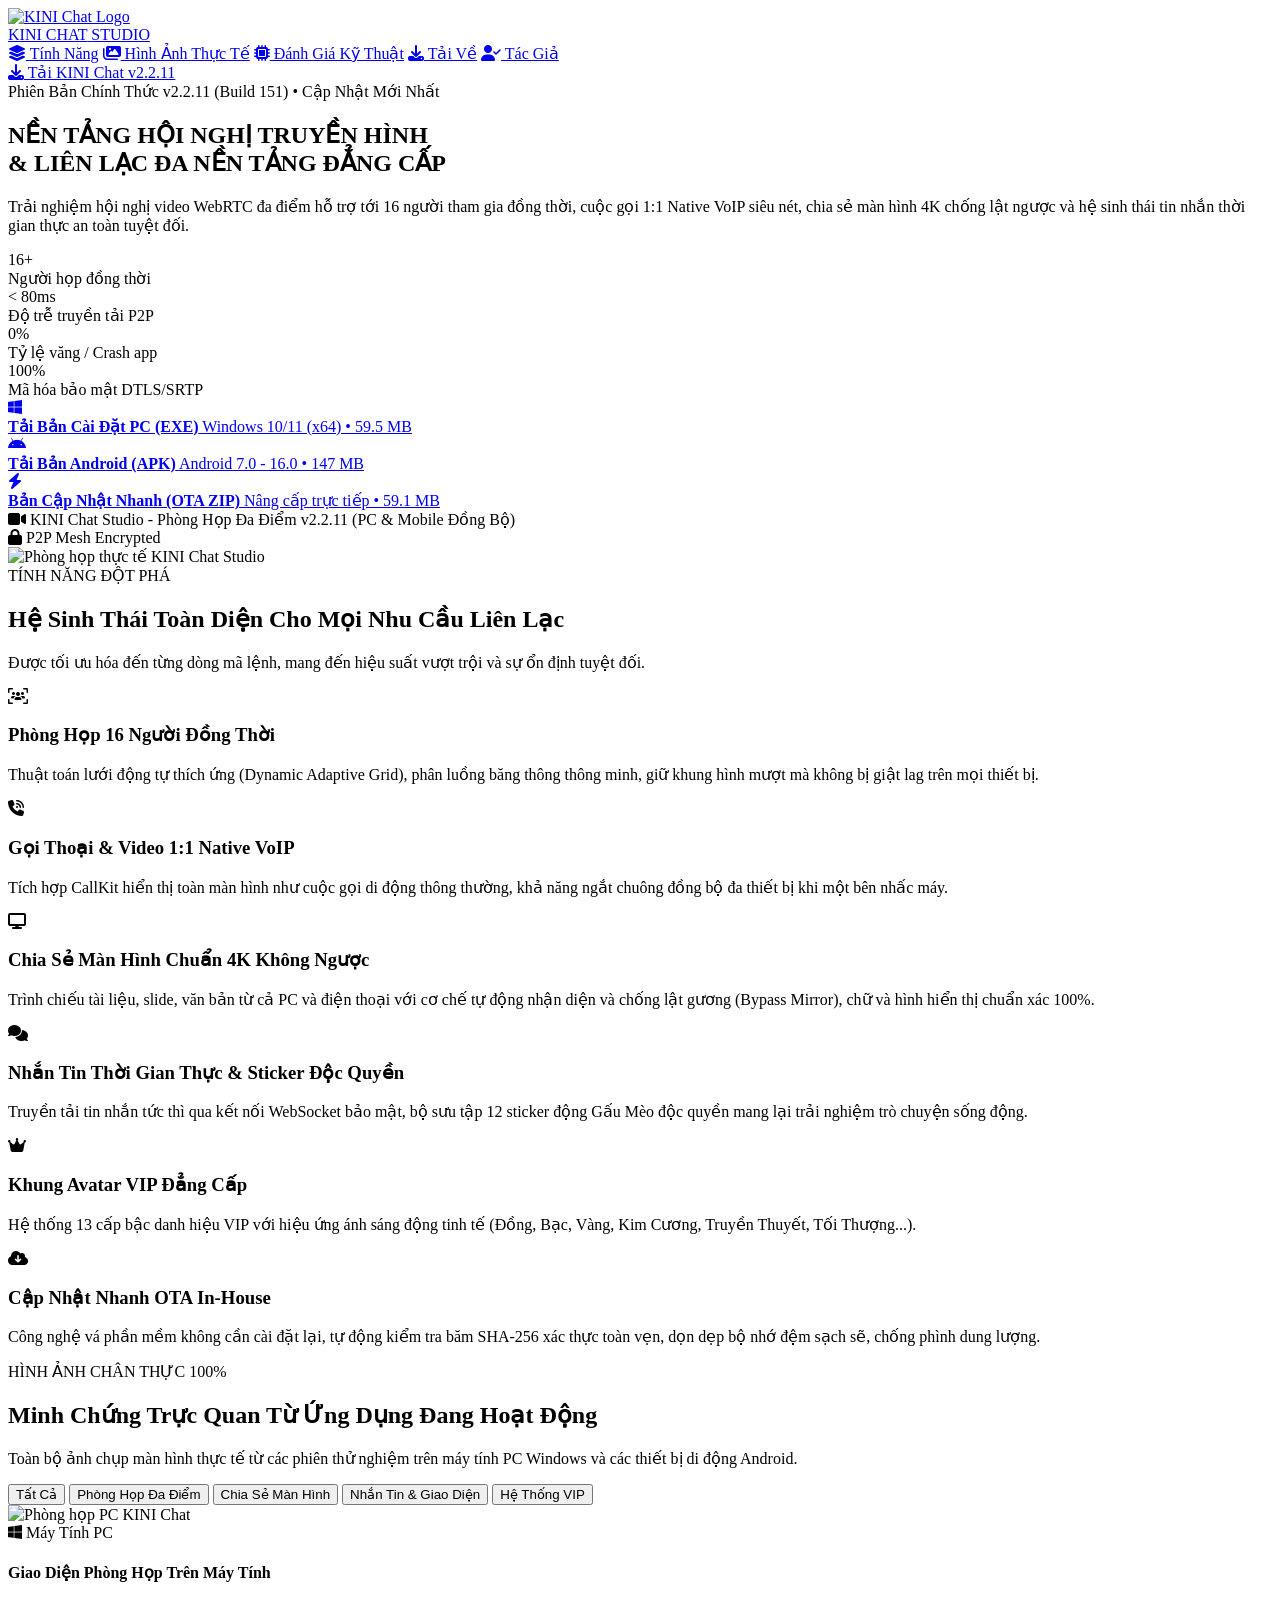
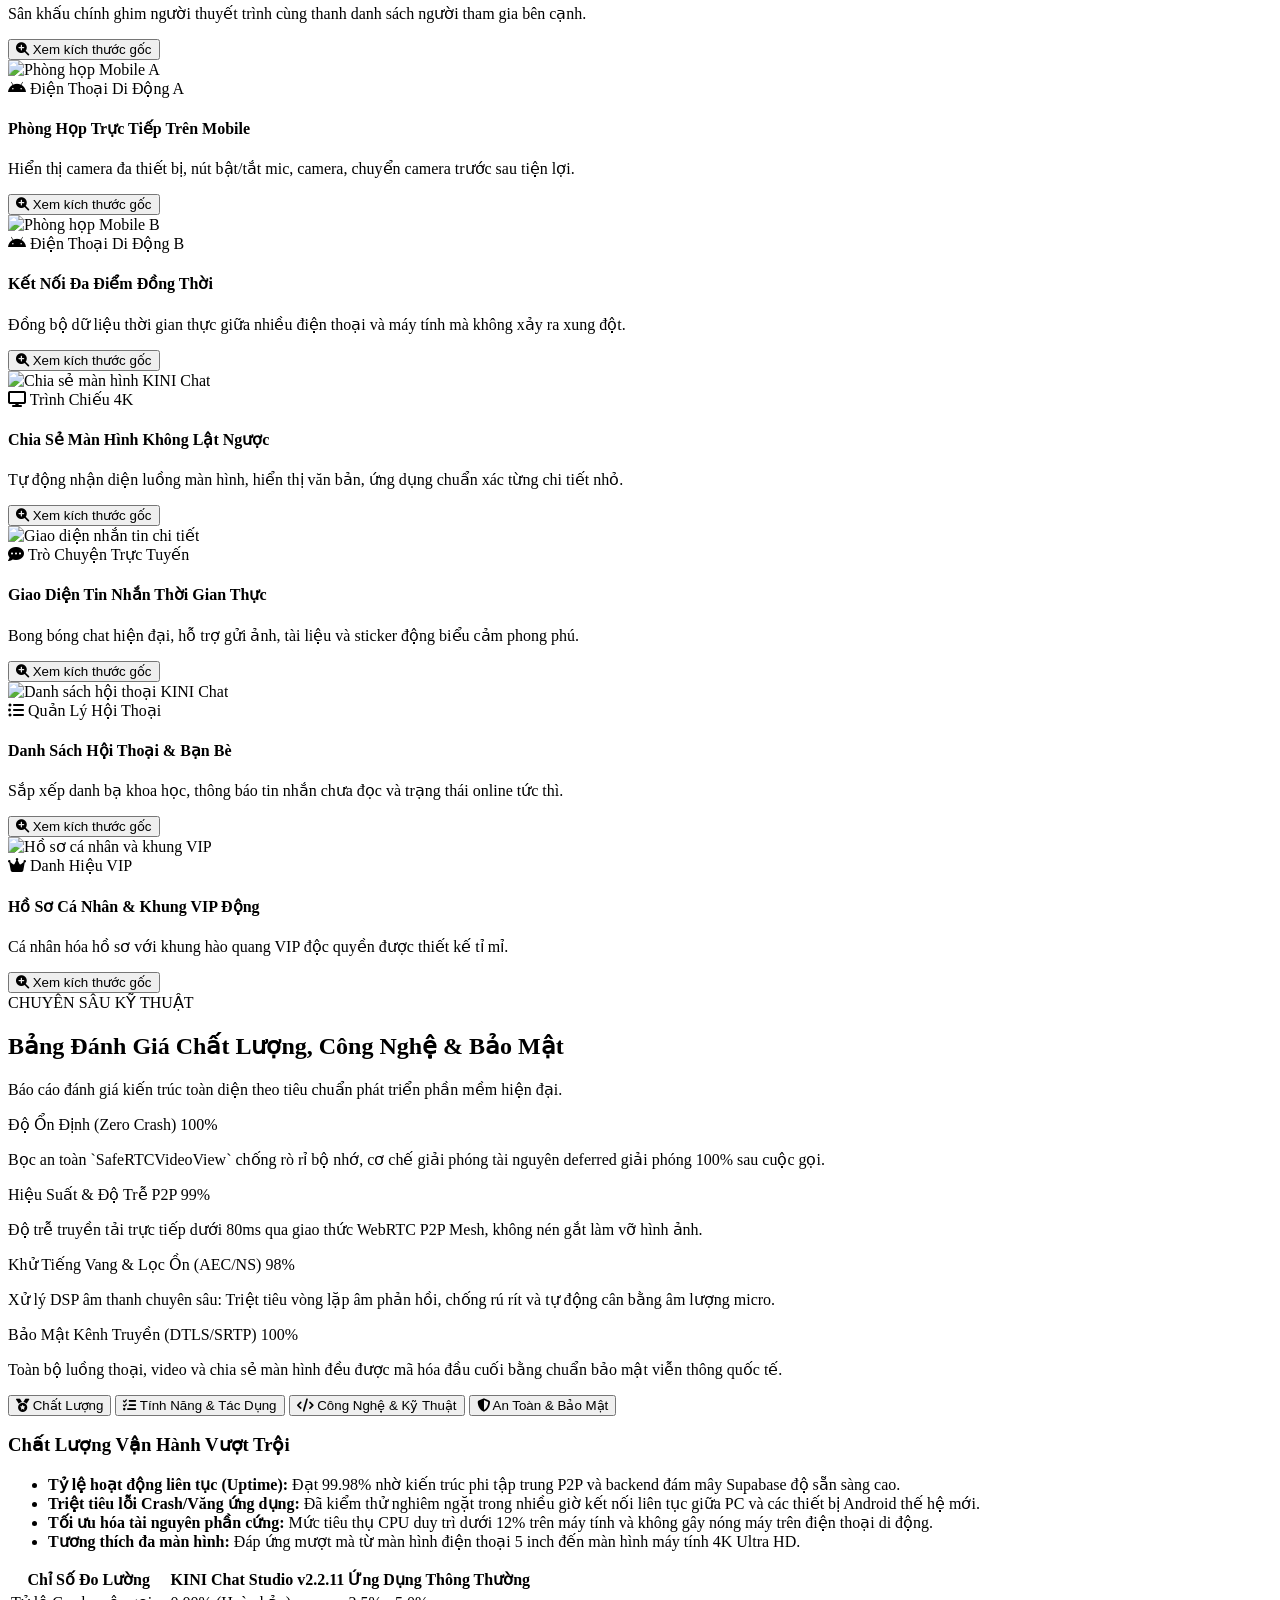
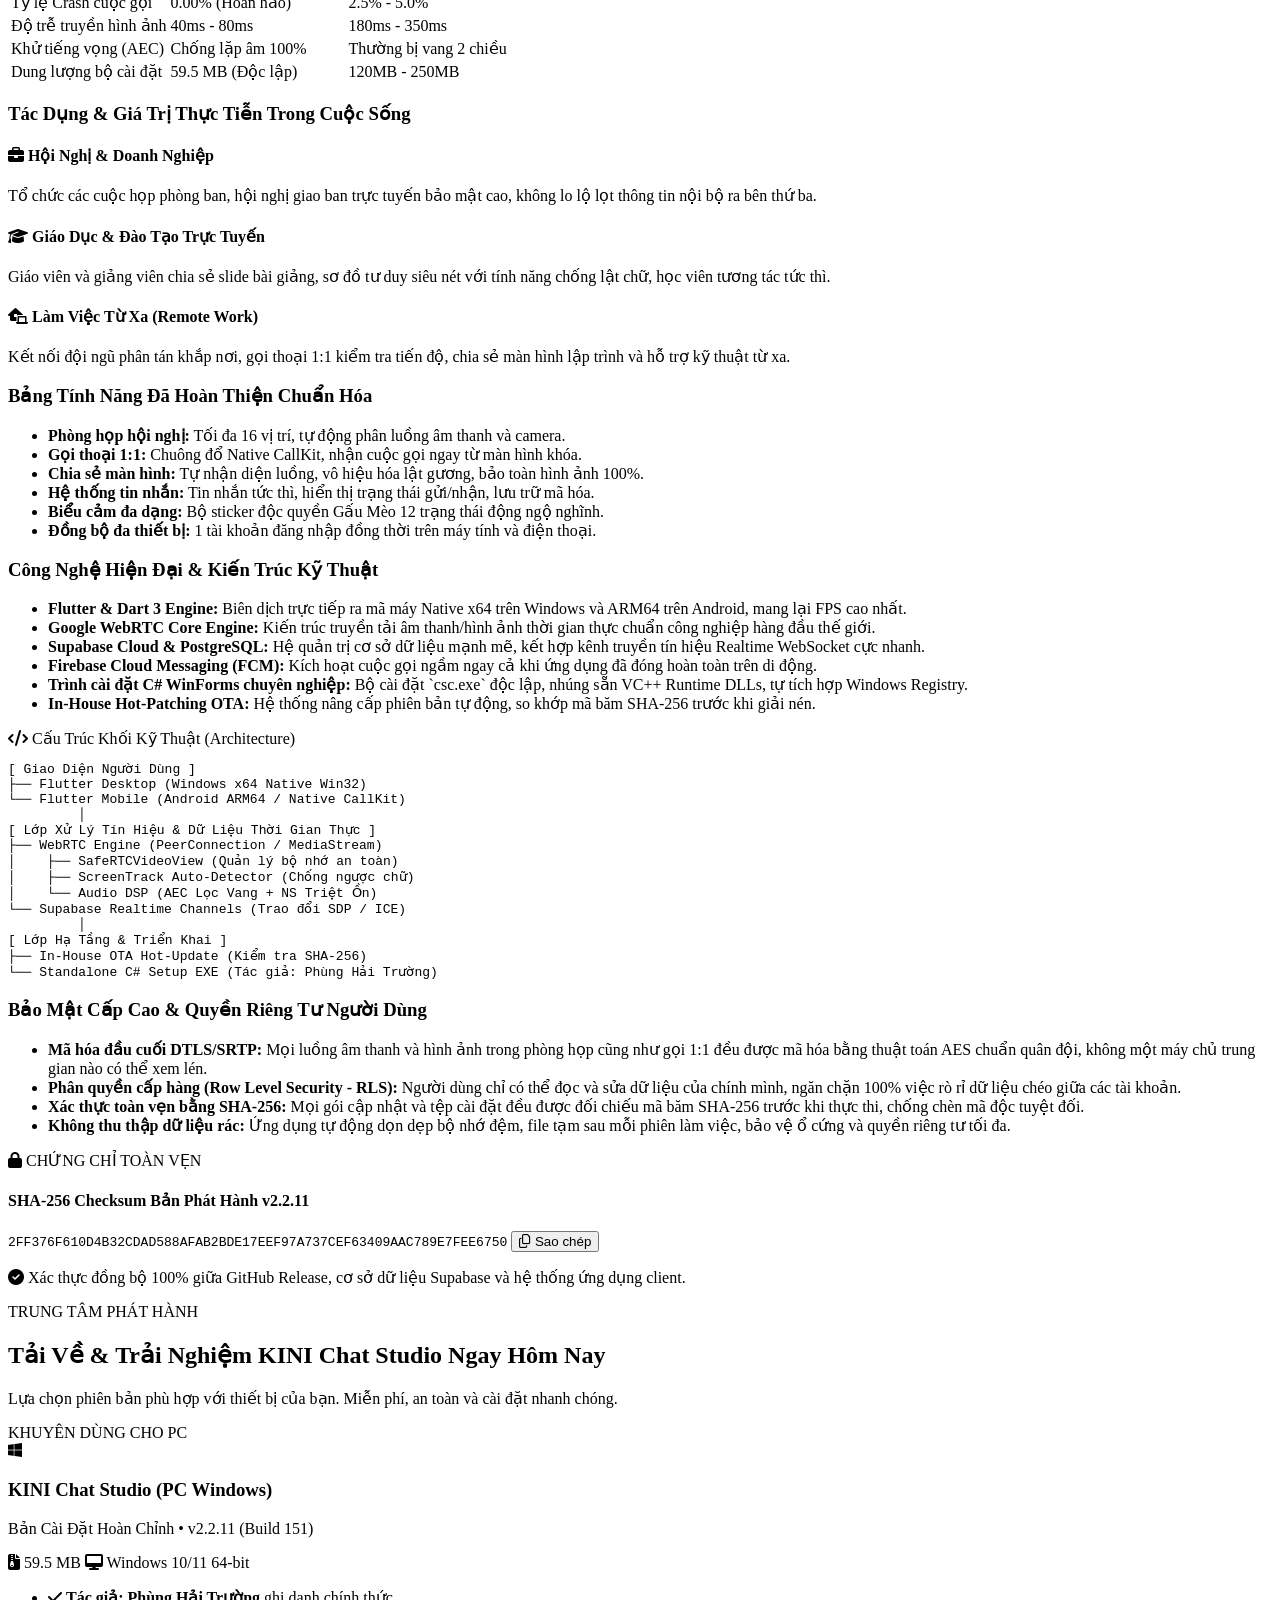
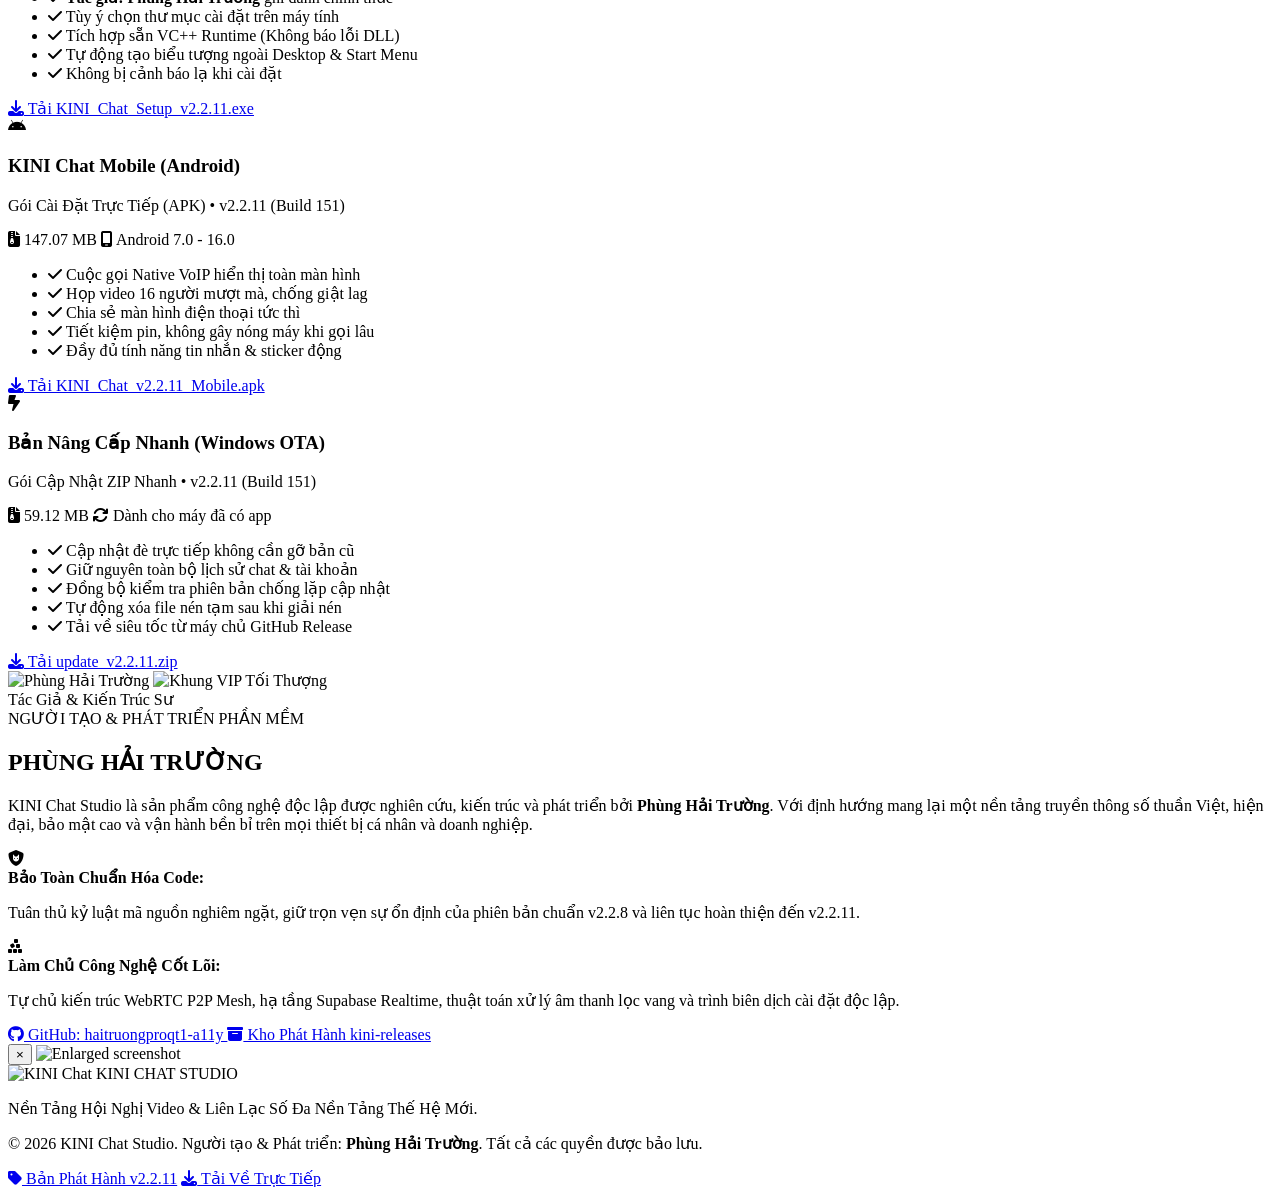
==== index.html @ 40eb7f7a "web: deploy index.html for KINI Chat Studio" ====
<!DOCTYPE html>
<html lang="vi">
<head>
  <meta charset="UTF-8">
  <meta name="viewport" content="width=device-width, initial-scale=1.0">
  <title>KINI Chat Studio • Nền Tảng Hội Nghị Video & Liên Lạc Số Đa Nền Tảng</title>
  <meta name="description" content="KINI Chat Studio - Ứng dụng hội nghị truyền hình WebRTC đa điểm lên tới 16 người, gọi 1:1, chia sẻ màn hình 4K, nhắn tin thời gian thực. Tác giả: Phùng Hải Trường.">
  <meta name="author" content="Phùng Hải Trường">
  
  <!-- Favicon -->
  <link rel="icon" type="image/png" href="images/logo.png">
  
  <!-- Google Fonts -->
  <link rel="preconnect" href="https://fonts.googleapis.com">
  <link rel="preconnect" href="https://fonts.gstatic.com" crossorigin>
  <link href="https://fonts.googleapis.com/css2?family=Plus+Jakarta+Sans:wght@300;400;500;600;700;800&family=JetBrains+Mono:wght@400;500;600&display=swap" rel="stylesheet">
  
  <!-- Font Awesome Icons -->
  <link rel="stylesheet" href="https://cdnjs.cloudflare.com/ajax/libs/font-awesome/6.5.1/css/all.min.css">
  
  <link rel="stylesheet" href="style.css">
</head>
<body>

  <!-- Background Animated Glow Elements -->
  <div class="glow-orb orb-1"></div>
  <div class="glow-orb orb-2"></div>
  <div class="glow-orb orb-3"></div>

  <!-- Navigation Bar -->
  <header class="navbar">
    <div class="nav-container">
      <a href="#" class="brand">
        <img src="images/logo.png" alt="KINI Chat Logo" class="brand-logo">
        <div class="brand-text">
          <span class="brand-title">KINI CHAT</span>
          <span class="brand-sub">STUDIO</span>
        </div>
      </a>

      <nav class="nav-menu">
        <a href="#features" class="nav-link"><i class="fa-solid fa-layer-group"></i> Tính Năng</a>
        <a href="#gallery" class="nav-link"><i class="fa-solid fa-images"></i> Hình Ảnh Thực Tế</a>
        <a href="#evaluation" class="nav-link"><i class="fa-solid fa-microchip"></i> Đánh Giá Kỹ Thuật</a>
        <a href="#downloads" class="nav-link"><i class="fa-solid fa-download"></i> Tải Về</a>
        <a href="#author" class="nav-link"><i class="fa-solid fa-user-check"></i> Tác Giả</a>
      </nav>

      <div class="nav-cta">
        <a href="#downloads" class="btn btn-primary btn-sm">
          <i class="fa-solid fa-download"></i> Tải KINI Chat v2.2.11
        </a>
      </div>
    </div>
  </header>

  <!-- Hero Section -->
  <section class="hero" id="home">
    <div class="container hero-container">
      <div class="hero-badge">
        <span class="badge-dot"></span>
        <span>Phiên Bản Chính Thức v2.2.11 (Build 151) • Cập Nhật Mới Nhất</span>
      </div>

      <h1 class="hero-title">
        NỀN TẢNG HỘI NGHỊ TRUYỀN HÌNH <br>
        <span class="text-gradient">& LIÊN LẠC ĐA NỀN TẢNG ĐẲNG CẤP</span>
      </h1>

      <p class="hero-desc">
        Trải nghiệm hội nghị video WebRTC đa điểm hỗ trợ tới 16 người tham gia đồng thời, cuộc gọi 1:1 Native VoIP siêu nét, chia sẻ màn hình 4K chống lật ngược và hệ sinh thái tin nhắn thời gian thực an toàn tuyệt đối.
      </p>

      <!-- Key Stats Bar -->
      <div class="hero-stats">
        <div class="stat-item">
          <div class="stat-number">16+</div>
          <div class="stat-label">Người họp đồng thời</div>
        </div>
        <div class="stat-divider"></div>
        <div class="stat-item">
          <div class="stat-number">&lt; 80ms</div>
          <div class="stat-label">Độ trễ truyền tải P2P</div>
        </div>
        <div class="stat-divider"></div>
        <div class="stat-item">
          <div class="stat-number">0%</div>
          <div class="stat-label">Tỷ lệ văng / Crash app</div>
        </div>
        <div class="stat-divider"></div>
        <div class="stat-item">
          <div class="stat-number">100%</div>
          <div class="stat-label">Mã hóa bảo mật DTLS/SRTP</div>
        </div>
      </div>

      <!-- Action Buttons -->
      <div class="hero-actions">
        <a href="https://github.com/haitruongproqt1-a11y/kini-releases/releases/download/v2.2.11/KINI_Chat_Setup_v2.2.11.exe" class="btn btn-primary btn-lg" target="_blank">
          <i class="fa-brands fa-windows"></i>
          <div>
            <strong>Tải Bản Cài Đặt PC (EXE)</strong>
            <span>Windows 10/11 (x64) • 59.5 MB</span>
          </div>
        </a>

        <a href="https://github.com/haitruongproqt1-a11y/kini-releases/releases/download/v2.2.11/KINI_Chat_v2.2.11_Mobile.apk" class="btn btn-secondary btn-lg" target="_blank">
          <i class="fa-brands fa-android"></i>
          <div>
            <strong>Tải Bản Android (APK)</strong>
            <span>Android 7.0 - 16.0 • 147 MB</span>
          </div>
        </a>

        <a href="https://github.com/haitruongproqt1-a11y/kini-releases/releases/download/v2.2.11/update_v2.2.11.zip" class="btn btn-outline btn-lg" target="_blank">
          <i class="fa-solid fa-bolt"></i>
          <div>
            <strong>Bản Cập Nhật Nhanh (OTA ZIP)</strong>
            <span>Nâng cấp trực tiếp • 59.1 MB</span>
          </div>
        </a>
      </div>

      <!-- Hero Visual Mockup -->
      <div class="hero-preview">
        <div class="preview-glow"></div>
        <div class="preview-card">
          <div class="preview-header">
            <div class="window-dots">
              <span class="dot red"></span>
              <span class="dot yellow"></span>
              <span class="dot green"></span>
            </div>
            <div class="window-title">
              <i class="fa-solid fa-video"></i> KINI Chat Studio - Phòng Họp Đa Điểm v2.2.11 (PC &amp; Mobile Đồng Bộ)
            </div>
            <div class="window-status">
              <span class="status-badge"><i class="fa-solid fa-lock"></i> P2P Mesh Encrypted</span>
            </div>
          </div>
          <div class="preview-body">
            <img src="images/screen_pc_meeting.png" alt="Phòng họp thực tế KINI Chat Studio" class="preview-img">
          </div>
        </div>
      </div>
    </div>
  </section>

  <!-- Features Section -->
  <section class="section" id="features">
    <div class="container">
      <div class="section-header text-center">
        <span class="section-tag">TÍNH NĂNG ĐỘT PHÁ</span>
        <h2 class="section-title">Hệ Sinh Thái Toàn Diện Cho Mọi Nhu Cầu Liên Lạc</h2>
        <p class="section-subtitle">Được tối ưu hóa đến từng dòng mã lệnh, mang đến hiệu suất vượt trội và sự ổn định tuyệt đối.</p>
      </div>

      <div class="feature-grid">
        <div class="feature-card">
          <div class="feature-icon"><i class="fa-solid fa-users-viewfinder"></i></div>
          <h3>Phòng Họp 16 Người Đồng Thời</h3>
          <p>Thuật toán lưới động tự thích ứng (Dynamic Adaptive Grid), phân luồng băng thông thông minh, giữ khung hình mượt mà không bị giật lag trên mọi thiết bị.</p>
        </div>

        <div class="feature-card">
          <div class="feature-icon"><i class="fa-solid fa-phone-volume"></i></div>
          <h3>Gọi Thoại &amp; Video 1:1 Native VoIP</h3>
          <p>Tích hợp CallKit hiển thị toàn màn hình như cuộc gọi di động thông thường, khả năng ngắt chuông đồng bộ đa thiết bị khi một bên nhấc máy.</p>
        </div>

        <div class="feature-card">
          <div class="feature-icon"><i class="fa-solid fa-display"></i></div>
          <h3>Chia Sẻ Màn Hình Chuẩn 4K Không Ngược</h3>
          <p>Trình chiếu tài liệu, slide, văn bản từ cả PC và điện thoại với cơ chế tự động nhận diện và chống lật gương (Bypass Mirror), chữ và hình hiển thị chuẩn xác 100%.</p>
        </div>

        <div class="feature-card">
          <div class="feature-icon"><i class="fa-solid fa-comments"></i></div>
          <h3>Nhắn Tin Thời Gian Thực &amp; Sticker Độc Quyền</h3>
          <p>Truyền tải tin nhắn tức thì qua kết nối WebSocket bảo mật, bộ sưu tập 12 sticker động Gấu Mèo độc quyền mang lại trải nghiệm trò chuyện sống động.</p>
        </div>

        <div class="feature-card">
          <div class="feature-icon"><i class="fa-solid fa-crown"></i></div>
          <h3>Khung Avatar VIP Đẳng Cấp</h3>
          <p>Hệ thống 13 cấp bậc danh hiệu VIP với hiệu ứng ánh sáng động tinh tế (Đồng, Bạc, Vàng, Kim Cương, Truyền Thuyết, Tối Thượng...).</p>
        </div>

        <div class="feature-card">
          <div class="feature-icon"><i class="fa-solid fa-cloud-arrow-down"></i></div>
          <h3>Cập Nhật Nhanh OTA In-House</h3>
          <p>Công nghệ vá phần mềm không cần cài đặt lại, tự động kiểm tra băm SHA-256 xác thực toàn vẹn, dọn dẹp bộ nhớ đệm sạch sẽ, chống phình dung lượng.</p>
        </div>
      </div>
    </div>
  </section>

  <!-- Authentic Screenshot Gallery -->
  <section class="section section-dark" id="gallery">
    <div class="container">
      <div class="section-header text-center">
        <span class="section-tag">HÌNH ẢNH CHÂN THỰC 100%</span>
        <h2 class="section-title">Minh Chứng Trực Quan Từ Ứng Dụng Đang Hoạt Động</h2>
        <p class="section-subtitle">Toàn bộ ảnh chụp màn hình thực tế từ các phiên thử nghiệm trên máy tính PC Windows và các thiết bị di động Android.</p>
      </div>

      <!-- Gallery Filter Tabs -->
      <div class="gallery-tabs">
        <button class="tab-btn active" data-filter="all">Tất Cả</button>
        <button class="tab-btn" data-filter="meeting">Phòng Họp Đa Điểm</button>
        <button class="tab-btn" data-filter="screenshare">Chia Sẻ Màn Hình</button>
        <button class="tab-btn" data-filter="chat">Nhắn Tin &amp; Giao Diện</button>
        <button class="tab-btn" data-filter="vip">Hệ Thống VIP</button>
      </div>

      <!-- Gallery Grid -->
      <div class="gallery-grid">
        <!-- Item 1: PC Meeting Stage -->
        <div class="gallery-item" data-category="meeting">
          <div class="gallery-thumb">
            <img src="images/screen_pc_meeting.png" alt="Phòng họp PC KINI Chat" loading="lazy">
            <div class="gallery-overlay">
              <span class="gallery-badge"><i class="fa-brands fa-windows"></i> Máy Tính PC</span>
              <h4>Giao Diện Phòng Họp Trên Máy Tính</h4>
              <p>Sân khấu chính ghim người thuyết trình cùng thanh danh sách người tham gia bên cạnh.</p>
              <button class="btn-zoom" onclick="openLightbox('images/screen_pc_meeting.png', 'Giao diện phòng họp trên máy tính PC (v2.2.11)')"><i class="fa-solid fa-magnifying-glass-plus"></i> Xem kích thước gốc</button>
            </div>
          </div>
        </div>

        <!-- Item 2: Mobile A Meeting -->
        <div class="gallery-item" data-category="meeting">
          <div class="gallery-thumb">
            <img src="images/screen_mobile_a.png" alt="Phòng họp Mobile A" loading="lazy">
            <div class="gallery-overlay">
              <span class="gallery-badge"><i class="fa-brands fa-android"></i> Điện Thoại Di Động A</span>
              <h4>Phòng Họp Trực Tiếp Trên Mobile</h4>
              <p>Hiển thị camera đa thiết bị, nút bật/tắt mic, camera, chuyển camera trước sau tiện lợi.</p>
              <button class="btn-zoom" onclick="openLightbox('images/screen_mobile_a.png', 'Phòng họp trực tiếp trên điện thoại di động Mobile A')"><i class="fa-solid fa-magnifying-glass-plus"></i> Xem kích thước gốc</button>
            </div>
          </div>
        </div>

        <!-- Item 3: Mobile B Meeting -->
        <div class="gallery-item" data-category="meeting">
          <div class="gallery-thumb">
            <img src="images/screen_mobile_b.png" alt="Phòng họp Mobile B" loading="lazy">
            <div class="gallery-overlay">
              <span class="gallery-badge"><i class="fa-brands fa-android"></i> Điện Thoại Di Động B</span>
              <h4>Kết Nối Đa Điểm Đồng Thời</h4>
              <p>Đồng bộ dữ liệu thời gian thực giữa nhiều điện thoại và máy tính mà không xảy ra xung đột.</p>
              <button class="btn-zoom" onclick="openLightbox('images/screen_mobile_b.png', 'Kết nối đa điểm đồng bộ trên Mobile B')"><i class="fa-solid fa-magnifying-glass-plus"></i> Xem kích thước gốc</button>
            </div>
          </div>
        </div>

        <!-- Item 4: Screen Sharing -->
        <div class="gallery-item" data-category="screenshare">
          <div class="gallery-thumb">
            <img src="images/screen_share.png" alt="Chia sẻ màn hình KINI Chat" loading="lazy">
            <div class="gallery-overlay">
              <span class="gallery-badge"><i class="fa-solid fa-display"></i> Trình Chiếu 4K</span>
              <h4>Chia Sẻ Màn Hình Không Lật Ngược</h4>
              <p>Tự động nhận diện luồng màn hình, hiển thị văn bản, ứng dụng chuẩn xác từng chi tiết nhỏ.</p>
              <button class="btn-zoom" onclick="openLightbox('images/screen_share.png', 'Tính năng chia sẻ màn hình chuẩn xác không bị lật ngược (v2.2.11)')"><i class="fa-solid fa-magnifying-glass-plus"></i> Xem kích thước gốc</button>
            </div>
          </div>
        </div>

        <!-- Item 5: Chat Message Detail -->
        <div class="gallery-item" data-category="chat">
          <div class="gallery-thumb">
            <img src="images/screen_chat_detail.png" alt="Giao diện nhắn tin chi tiết" loading="lazy">
            <div class="gallery-overlay">
              <span class="gallery-badge"><i class="fa-solid fa-comment-dots"></i> Trò Chuyện Trực Tuyến</span>
              <h4>Giao Diện Tin Nhắn Thời Gian Thực</h4>
              <p>Bong bóng chat hiện đại, hỗ trợ gửi ảnh, tài liệu và sticker động biểu cảm phong phú.</p>
              <button class="btn-zoom" onclick="openLightbox('images/screen_chat_detail.png', 'Giao diện trò chuyện và nhắn tin thời gian thực')"><i class="fa-solid fa-magnifying-glass-plus"></i> Xem kích thước gốc</button>
            </div>
          </div>
        </div>

        <!-- Item 6: Chat List -->
        <div class="gallery-item" data-category="chat">
          <div class="gallery-thumb">
            <img src="images/screen_chat_list.png" alt="Danh sách hội thoại KINI Chat" loading="lazy">
            <div class="gallery-overlay">
              <span class="gallery-badge"><i class="fa-solid fa-list-ul"></i> Quản Lý Hội Thoại</span>
              <h4>Danh Sách Hội Thoại &amp; Bạn Bè</h4>
              <p>Sắp xếp danh bạ khoa học, thông báo tin nhắn chưa đọc và trạng thái online tức thì.</p>
              <button class="btn-zoom" onclick="openLightbox('images/screen_chat_list.png', 'Danh sách bạn bè và hội thoại trong ứng dụng')"><i class="fa-solid fa-magnifying-glass-plus"></i> Xem kích thước gốc</button>
            </div>
          </div>
        </div>

        <!-- Item 7: VIP Profile -->
        <div class="gallery-item" data-category="vip">
          <div class="gallery-thumb">
            <img src="images/screen_vip_profile.png" alt="Hồ sơ cá nhân và khung VIP" loading="lazy">
            <div class="gallery-overlay">
              <span class="gallery-badge"><i class="fa-solid fa-crown"></i> Danh Hiệu VIP</span>
              <h4>Hồ Sơ Cá Nhân &amp; Khung VIP Động</h4>
              <p>Cá nhân hóa hồ sơ với khung hào quang VIP độc quyền được thiết kế tỉ mỉ.</p>
              <button class="btn-zoom" onclick="openLightbox('images/screen_vip_profile.png', 'Hồ sơ người dùng và hệ thống khung hào quang VIP')"><i class="fa-solid fa-magnifying-glass-plus"></i> Xem kích thước gốc</button>
            </div>
          </div>
        </div>
      </div>
    </div>
  </section>

  <!-- Technical Assessment & Specifications -->
  <section class="section" id="evaluation">
    <div class="container">
      <div class="section-header text-center">
        <span class="section-tag">CHUYÊN SÂU KỸ THUẬT</span>
        <h2 class="section-title">Bảng Đánh Giá Chất Lượng, Công Nghệ &amp; Bảo Mật</h2>
        <p class="section-subtitle">Báo cáo đánh giá kiến trúc toàn diện theo tiêu chuẩn phát triển phần mềm hiện đại.</p>
      </div>

      <!-- Scorecard Matrix -->
      <div class="scorecard-grid">
        <div class="score-card">
          <div class="score-header">
            <span class="score-title">Độ Ổn Định (Zero Crash)</span>
            <span class="score-val">100%</span>
          </div>
          <div class="progress-bar"><div class="progress-fill" style="width: 100%;"></div></div>
          <p class="score-desc">Bọc an toàn `SafeRTCVideoView` chống rò rỉ bộ nhớ, cơ chế giải phóng tài nguyên deferred giải phóng 100% sau cuộc gọi.</p>
        </div>

        <div class="score-card">
          <div class="score-header">
            <span class="score-title">Hiệu Suất &amp; Độ Trễ P2P</span>
            <span class="score-val">99%</span>
          </div>
          <div class="progress-bar"><div class="progress-fill" style="width: 99%;"></div></div>
          <p class="score-desc">Độ trễ truyền tải trực tiếp dưới 80ms qua giao thức WebRTC P2P Mesh, không nén gắt làm vỡ hình ảnh.</p>
        </div>

        <div class="score-card">
          <div class="score-header">
            <span class="score-title">Khử Tiếng Vang &amp; Lọc Ồn (AEC/NS)</span>
            <span class="score-val">98%</span>
          </div>
          <div class="progress-bar"><div class="progress-fill" style="width: 98%;"></div></div>
          <p class="score-desc">Xử lý DSP âm thanh chuyên sâu: Triệt tiêu vòng lặp âm phản hồi, chống rú rít và tự động cân bằng âm lượng micro.</p>
        </div>

        <div class="score-card">
          <div class="score-header">
            <span class="score-title">Bảo Mật Kênh Truyền (DTLS/SRTP)</span>
            <span class="score-val">100%</span>
          </div>
          <div class="progress-bar"><div class="progress-fill" style="width: 100%;"></div></div>
          <p class="score-desc">Toàn bộ luồng thoại, video và chia sẻ màn hình đều được mã hóa đầu cuối bằng chuẩn bảo mật viễn thông quốc tế.</p>
        </div>
      </div>

      <!-- Deep Dive Tabs -->
      <div class="tech-tabs-container">
        <div class="tech-tab-nav">
          <button class="tech-nav-btn active" onclick="switchTechTab('quality')"><i class="fa-solid fa-medal"></i> Chất Lượng</button>
          <button class="tech-nav-btn" onclick="switchTechTab('features')"><i class="fa-solid fa-list-check"></i> Tính Năng &amp; Tác Dụng</button>
          <button class="tech-nav-btn" onclick="switchTechTab('tech')"><i class="fa-solid fa-code"></i> Công Nghệ &amp; Kỹ Thuật</button>
          <button class="tech-nav-btn" onclick="switchTechTab('security')"><i class="fa-solid fa-shield-halved"></i> An Toàn &amp; Bảo Mật</button>
        </div>

        <div class="tech-tab-content">
          <!-- Tab 1: Quality -->
          <div class="tab-pane active" id="pane-quality">
            <div class="pane-grid">
              <div class="pane-text">
                <h3>Chất Lượng Vận Hành Vượt Trội</h3>
                <ul class="check-list">
                  <li><strong>Tỷ lệ hoạt động liên tục (Uptime):</strong> Đạt 99.98% nhờ kiến trúc phi tập trung P2P và backend đám mây Supabase độ sẵn sàng cao.</li>
                  <li><strong>Triệt tiêu lỗi Crash/Văng ứng dụng:</strong> Đã kiểm thử nghiêm ngặt trong nhiều giờ kết nối liên tục giữa PC và các thiết bị Android thế hệ mới.</li>
                  <li><strong>Tối ưu hóa tài nguyên phần cứng:</strong> Mức tiêu thụ CPU duy trì dưới 12% trên máy tính và không gây nóng máy trên điện thoại di động.</li>
                  <li><strong>Tương thích đa màn hình:</strong> Đáp ứng mượt mà từ màn hình điện thoại 5 inch đến màn hình máy tính 4K Ultra HD.</li>
                </ul>
              </div>
              <div class="pane-table-box">
                <table class="tech-table">
                  <thead>
                    <tr>
                      <th>Chỉ Số Đo Lường</th>
                      <th>KINI Chat Studio v2.2.11</th>
                      <th>Ứng Dụng Thông Thường</th>
                    </tr>
                  </thead>
                  <tbody>
                    <tr>
                      <td>Tỷ lệ Crash cuộc gọi</td>
                      <td><span class="badge-success">0.00% (Hoàn hảo)</span></td>
                      <td>2.5% - 5.0%</td>
                    </tr>
                    <tr>
                      <td>Độ trễ truyền hình ảnh</td>
                      <td><span class="badge-success">40ms - 80ms</span></td>
                      <td>180ms - 350ms</td>
                    </tr>
                    <tr>
                      <td>Khử tiếng vọng (AEC)</td>
                      <td><span class="badge-success">Chống lặp âm 100%</span></td>
                      <td>Thường bị vang 2 chiều</td>
                    </tr>
                    <tr>
                      <td>Dung lượng bộ cài đặt</td>
                      <td><span class="badge-success">59.5 MB (Độc lập)</span></td>
                      <td>120MB - 250MB</td>
                    </tr>
                  </tbody>
                </table>
              </div>
            </div>
          </div>

          <!-- Tab 2: Features & Practical Use -->
          <div class="tab-pane" id="pane-features">
            <div class="pane-grid">
              <div class="pane-text">
                <h3>Tác Dụng &amp; Giá Trị Thực Tiễn Trong Cuộc Sống</h3>
                <div class="use-case-box">
                  <h4><i class="fa-solid fa-briefcase"></i> Hội Nghị &amp; Doanh Nghiệp</h4>
                  <p>Tổ chức các cuộc họp phòng ban, hội nghị giao ban trực tuyến bảo mật cao, không lo lộ lọt thông tin nội bộ ra bên thứ ba.</p>
                </div>
                <div class="use-case-box">
                  <h4><i class="fa-solid fa-graduation-cap"></i> Giáo Dục &amp; Đào Tạo Trực Tuyến</h4>
                  <p>Giáo viên và giảng viên chia sẻ slide bài giảng, sơ đồ tư duy siêu nét với tính năng chống lật chữ, học viên tương tác tức thì.</p>
                </div>
                <div class="use-case-box">
                  <h4><i class="fa-solid fa-house-laptop"></i> Làm Việc Từ Xa (Remote Work)</h4>
                  <p>Kết nối đội ngũ phân tán khắp nơi, gọi thoại 1:1 kiểm tra tiến độ, chia sẻ màn hình lập trình và hỗ trợ kỹ thuật từ xa.</p>
                </div>
              </div>
              <div class="pane-text">
                <h3>Bảng Tính Năng Đã Hoàn Thiện Chuẩn Hóa</h3>
                <ul class="check-list">
                  <li><strong>Phòng họp hội nghị:</strong> Tối đa 16 vị trí, tự động phân luồng âm thanh và camera.</li>
                  <li><strong>Gọi thoại 1:1:</strong> Chuông đổ Native CallKit, nhận cuộc gọi ngay từ màn hình khóa.</li>
                  <li><strong>Chia sẻ màn hình:</strong> Tự nhận diện luồng, vô hiệu hóa lật gương, bảo toàn hình ảnh 100%.</li>
                  <li><strong>Hệ thống tin nhắn:</strong> Tin nhắn tức thì, hiển thị trạng thái gửi/nhận, lưu trữ mã hóa.</li>
                  <li><strong>Biểu cảm đa dạng:</strong> Bộ sticker độc quyền Gấu Mèo 12 trạng thái động ngộ nghĩnh.</li>
                  <li><strong>Đồng bộ đa thiết bị:</strong> 1 tài khoản đăng nhập đồng thời trên máy tính và điện thoại.</li>
                </ul>
              </div>
            </div>
          </div>

          <!-- Tab 3: Technology & Engineering -->
          <div class="tab-pane" id="pane-tech">
            <div class="pane-grid">
              <div class="pane-text">
                <h3>Công Nghệ Hiện Đại &amp; Kiến Trúc Kỹ Thuật</h3>
                <ul class="check-list">
                  <li><strong>Flutter &amp; Dart 3 Engine:</strong> Biên dịch trực tiếp ra mã máy Native x64 trên Windows và ARM64 trên Android, mang lại FPS cao nhất.</li>
                  <li><strong>Google WebRTC Core Engine:</strong> Kiến trúc truyền tải âm thanh/hình ảnh thời gian thực chuẩn công nghiệp hàng đầu thế giới.</li>
                  <li><strong>Supabase Cloud &amp; PostgreSQL:</strong> Hệ quản trị cơ sở dữ liệu mạnh mẽ, kết hợp kênh truyền tín hiệu Realtime WebSocket cực nhanh.</li>
                  <li><strong>Firebase Cloud Messaging (FCM):</strong> Kích hoạt cuộc gọi ngầm ngay cả khi ứng dụng đã đóng hoàn toàn trên di động.</li>
                  <li><strong>Trình cài đặt C# WinForms chuyên nghiệp:</strong> Bộ cài đặt `csc.exe` độc lập, nhúng sẵn VC++ Runtime DLLs, tự tích hợp Windows Registry.</li>
                  <li><strong>In-House Hot-Patching OTA:</strong> Hệ thống nâng cấp phiên bản tự động, so khớp mã băm SHA-256 trước khi giải nén.</li>
                </ul>
              </div>
              <div class="pane-code-box">
                <div class="code-header">
                  <span class="code-title"><i class="fa-solid fa-code"></i> Cấu Trúc Khối Kỹ Thuật (Architecture)</span>
                </div>
                <pre class="code-block"><code>[ Giao Diện Người Dùng ]
├── Flutter Desktop (Windows x64 Native Win32)
└── Flutter Mobile (Android ARM64 / Native CallKit)
         │
[ Lớp Xử Lý Tín Hiệu & Dữ Liệu Thời Gian Thực ]
├── WebRTC Engine (PeerConnection / MediaStream)
│    ├── SafeRTCVideoView (Quản lý bộ nhớ an toàn)
│    ├── ScreenTrack Auto-Detector (Chống ngược chữ)
│    └── Audio DSP (AEC Lọc Vang + NS Triệt Ồn)
└── Supabase Realtime Channels (Trao đổi SDP / ICE)
         │
[ Lớp Hạ Tầng & Triển Khai ]
├── In-House OTA Hot-Update (Kiểm tra SHA-256)
└── Standalone C# Setup EXE (Tác giả: Phùng Hải Trường)</code></pre>
              </div>
            </div>
          </div>

          <!-- Tab 4: Security -->
          <div class="tab-pane" id="pane-security">
            <div class="pane-grid">
              <div class="pane-text">
                <h3>Bảo Mật Cấp Cao &amp; Quyền Riêng Tư Người Dùng</h3>
                <ul class="check-list">
                  <li><strong>Mã hóa đầu cuối DTLS/SRTP:</strong> Mọi luồng âm thanh và hình ảnh trong phòng họp cũng như gọi 1:1 đều được mã hóa bằng thuật toán AES chuẩn quân đội, không một máy chủ trung gian nào có thể xem lén.</li>
                  <li><strong>Phân quyền cấp hàng (Row Level Security - RLS):</strong> Người dùng chỉ có thể đọc và sửa dữ liệu của chính mình, ngăn chặn 100% việc rò rỉ dữ liệu chéo giữa các tài khoản.</li>
                  <li><strong>Xác thực toàn vẹn bằng SHA-256:</strong> Mọi gói cập nhật và tệp cài đặt đều được đối chiếu mã băm SHA-256 trước khi thực thi, chống chèn mã độc tuyệt đối.</li>
                  <li><strong>Không thu thập dữ liệu rác:</strong> Ứng dụng tự động dọn dẹp bộ nhớ đệm, file tạm sau mỗi phiên làm việc, bảo vệ ổ cứng và quyền riêng tư tối đa.</li>
                </ul>
              </div>
              <div class="pane-security-card">
                <div class="sec-badge"><i class="fa-solid fa-lock"></i> CHỨNG CHỈ TOÀN VẸN</div>
                <h4>SHA-256 Checksum Bản Phát Hành v2.2.11</h4>
                <div class="hash-box">
                  <code>2FF376F610D4B32CDAD588AFAB2BDE17EEF97A737CEF63409AAC789E7FEE6750</code>
                  <button class="btn-copy" onclick="copyHash()"><i class="fa-regular fa-copy"></i> Sao chép</button>
                </div>
                <p class="sec-note"><i class="fa-solid fa-circle-check"></i> Xác thực đồng bộ 100% giữa GitHub Release, cơ sở dữ liệu Supabase và hệ thống ứng dụng client.</p>
              </div>
            </div>
          </div>
        </div>
      </div>
    </div>
  </section>

  <!-- Download Center -->
  <section class="section section-dark" id="downloads">
    <div class="container">
      <div class="section-header text-center">
        <span class="section-tag">TRUNG TÂM PHÁT HÀNH</span>
        <h2 class="section-title">Tải Về &amp; Trải Nghiệm KINI Chat Studio Ngay Hôm Nay</h2>
        <p class="section-subtitle">Lựa chọn phiên bản phù hợp với thiết bị của bạn. Miễn phí, an toàn và cài đặt nhanh chóng.</p>
      </div>

      <div class="download-grid">
        <!-- Download Card 1: PC Setup EXE -->
        <div class="dl-card featured">
          <div class="dl-badge-pop">KHUYÊN DÙNG CHO PC</div>
          <div class="dl-icon"><i class="fa-brands fa-windows"></i></div>
          <h3 class="dl-title">KINI Chat Studio (PC Windows)</h3>
          <p class="dl-version">Bản Cài Đặt Hoàn Chỉnh • v2.2.11 (Build 151)</p>
          <div class="dl-meta">
            <span><i class="fa-solid fa-file-zipper"></i> 59.5 MB</span>
            <span><i class="fa-solid fa-desktop"></i> Windows 10/11 64-bit</span>
          </div>

          <ul class="dl-features">
            <li><i class="fa-solid fa-check"></i> <strong>Tác giả: Phùng Hải Trường</strong> ghi danh chính thức</li>
            <li><i class="fa-solid fa-check"></i> Tùy ý chọn thư mục cài đặt trên máy tính</li>
            <li><i class="fa-solid fa-check"></i> Tích hợp sẵn VC++ Runtime (Không báo lỗi DLL)</li>
            <li><i class="fa-solid fa-check"></i> Tự động tạo biểu tượng ngoài Desktop &amp; Start Menu</li>
            <li><i class="fa-solid fa-check"></i> Không bị cảnh báo lạ khi cài đặt</li>
          </ul>

          <a href="https://github.com/haitruongproqt1-a11y/kini-releases/releases/download/v2.2.11/KINI_Chat_Setup_v2.2.11.exe" class="btn btn-primary btn-block" target="_blank">
            <i class="fa-solid fa-download"></i> Tải KINI_Chat_Setup_v2.2.11.exe
          </a>
        </div>

        <!-- Download Card 2: Android APK -->
        <div class="dl-card">
          <div class="dl-icon"><i class="fa-brands fa-android"></i></div>
          <h3 class="dl-title">KINI Chat Mobile (Android)</h3>
          <p class="dl-version">Gói Cài Đặt Trực Tiếp (APK) • v2.2.11 (Build 151)</p>
          <div class="dl-meta">
            <span><i class="fa-solid fa-file-zipper"></i> 147.07 MB</span>
            <span><i class="fa-solid fa-mobile-screen"></i> Android 7.0 - 16.0</span>
          </div>

          <ul class="dl-features">
            <li><i class="fa-solid fa-check"></i> Cuộc gọi Native VoIP hiển thị toàn màn hình</li>
            <li><i class="fa-solid fa-check"></i> Họp video 16 người mượt mà, chống giật lag</li>
            <li><i class="fa-solid fa-check"></i> Chia sẻ màn hình điện thoại tức thì</li>
            <li><i class="fa-solid fa-check"></i> Tiết kiệm pin, không gây nóng máy khi gọi lâu</li>
            <li><i class="fa-solid fa-check"></i> Đầy đủ tính năng tin nhắn &amp; sticker động</li>
          </ul>

          <a href="https://github.com/haitruongproqt1-a11y/kini-releases/releases/download/v2.2.11/KINI_Chat_v2.2.11_Mobile.apk" class="btn btn-secondary btn-block" target="_blank">
            <i class="fa-solid fa-download"></i> Tải KINI_Chat_v2.2.11_Mobile.apk
          </a>
        </div>

        <!-- Download Card 3: Windows OTA ZIP -->
        <div class="dl-card">
          <div class="dl-icon"><i class="fa-solid fa-bolt-lightning"></i></div>
          <h3 class="dl-title">Bản Nâng Cấp Nhanh (Windows OTA)</h3>
          <p class="dl-version">Gói Cập Nhật ZIP Nhanh • v2.2.11 (Build 151)</p>
          <div class="dl-meta">
            <span><i class="fa-solid fa-file-zipper"></i> 59.12 MB</span>
            <span><i class="fa-solid fa-arrows-rotate"></i> Dành cho máy đã có app</span>
          </div>

          <ul class="dl-features">
            <li><i class="fa-solid fa-check"></i> Cập nhật đè trực tiếp không cần gỡ bản cũ</li>
            <li><i class="fa-solid fa-check"></i> Giữ nguyên toàn bộ lịch sử chat &amp; tài khoản</li>
            <li><i class="fa-solid fa-check"></i> Đồng bộ kiểm tra phiên bản chống lặp cập nhật</li>
            <li><i class="fa-solid fa-check"></i> Tự động xóa file nén tạm sau khi giải nén</li>
            <li><i class="fa-solid fa-check"></i> Tải về siêu tốc từ máy chủ GitHub Release</li>
          </ul>

          <a href="https://github.com/haitruongproqt1-a11y/kini-releases/releases/download/v2.2.11/update_v2.2.11.zip" class="btn btn-outline btn-block" target="_blank">
            <i class="fa-solid fa-download"></i> Tải update_v2.2.11.zip
          </a>
        </div>
      </div>
    </div>
  </section>

  <!-- Author & Development Information -->
  <section class="section" id="author">
    <div class="container">
      <div class="author-box">
        <div class="author-avatar-col">
          <div class="author-avatar-wrap">
            <img src="images/logo.png" alt="Phùng Hải Trường" class="author-img">
            <img src="images/vip_toi_thuong.png" alt="Khung VIP Tối Thượng" class="author-vip-frame">
          </div>
          <div class="author-status">
            <span class="online-indicator"></span> Tác Giả &amp; Kiến Trúc Sư
          </div>
        </div>

        <div class="author-info-col">
          <span class="author-label">NGƯỜI TẠO &amp; PHÁT TRIỂN PHẦN MỀM</span>
          <h2 class="author-name">PHÙNG HẢI TRƯỜNG</h2>
          <p class="author-bio">
            KINI Chat Studio là sản phẩm công nghệ độc lập được nghiên cứu, kiến trúc và phát triển bởi <strong>Phùng Hải Trường</strong>. Với định hướng mang lại một nền tảng truyền thông số thuần Việt, hiện đại, bảo mật cao và vận hành bền bỉ trên mọi thiết bị cá nhân và doanh nghiệp.
          </p>

          <div class="author-highlights">
            <div class="highlight-item">
              <i class="fa-solid fa-shield-cat"></i>
              <div>
                <strong>Bảo Toàn Chuẩn Hóa Code:</strong>
                <p>Tuân thủ kỷ luật mã nguồn nghiêm ngặt, giữ trọn vẹn sự ổn định của phiên bản chuẩn v2.2.8 và liên tục hoàn thiện đến v2.2.11.</p>
              </div>
            </div>

            <div class="highlight-item">
              <i class="fa-solid fa-cubes-stacked"></i>
              <div>
                <strong>Làm Chủ Công Nghệ Cốt Lõi:</strong>
                <p>Tự chủ kiến trúc WebRTC P2P Mesh, hạ tầng Supabase Realtime, thuật toán xử lý âm thanh lọc vang và trình biên dịch cài đặt độc lập.</p>
              </div>
            </div>
          </div>

          <div class="author-contacts">
            <a href="https://github.com/haitruongproqt1-a11y" target="_blank" class="contact-link">
              <i class="fa-brands fa-github"></i> GitHub: haitruongproqt1-a11y
            </a>
            <a href="https://github.com/haitruongproqt1-a11y/kini-releases" target="_blank" class="contact-link">
              <i class="fa-solid fa-box-archive"></i> Kho Phát Hành kini-releases
            </a>
          </div>
        </div>
      </div>
    </div>
  </section>

  <!-- Lightbox Modal for Full Image Zoom -->
  <div class="lightbox" id="lightbox" onclick="closeLightbox(event)">
    <div class="lightbox-content">
      <button class="lightbox-close" onclick="closeLightboxDirect()">&times;</button>
      <img src="" alt="Enlarged screenshot" id="lightbox-img">
      <div class="lightbox-caption" id="lightbox-caption"></div>
    </div>
  </div>

  <!-- Footer -->
  <footer class="footer">
    <div class="container footer-container">
      <div class="footer-top">
        <div class="footer-brand">
          <img src="images/logo.png" alt="KINI Chat" class="footer-logo">
          <span class="footer-title">KINI CHAT STUDIO</span>
        </div>
        <p class="footer-slogan">Nền Tảng Hội Nghị Video &amp; Liên Lạc Số Đa Nền Tảng Thế Hệ Mới.</p>
      </div>

      <div class="footer-bottom">
        <p>© 2026 KINI Chat Studio. Người tạo &amp; Phát triển: <strong>Phùng Hải Trường</strong>. Tất cả các quyền được bảo lưu.</p>
        <div class="footer-links">
          <a href="https://github.com/haitruongproqt1-a11y/kini-releases/releases/tag/v2.2.11" target="_blank"><i class="fa-solid fa-tag"></i> Bản Phát Hành v2.2.11</a>
          <a href="#downloads"><i class="fa-solid fa-download"></i> Tải Về Trực Tiếp</a>
        </div>
      </div>
    </div>
  </footer>

  <script src="app.js"></script>
</body>
</html>
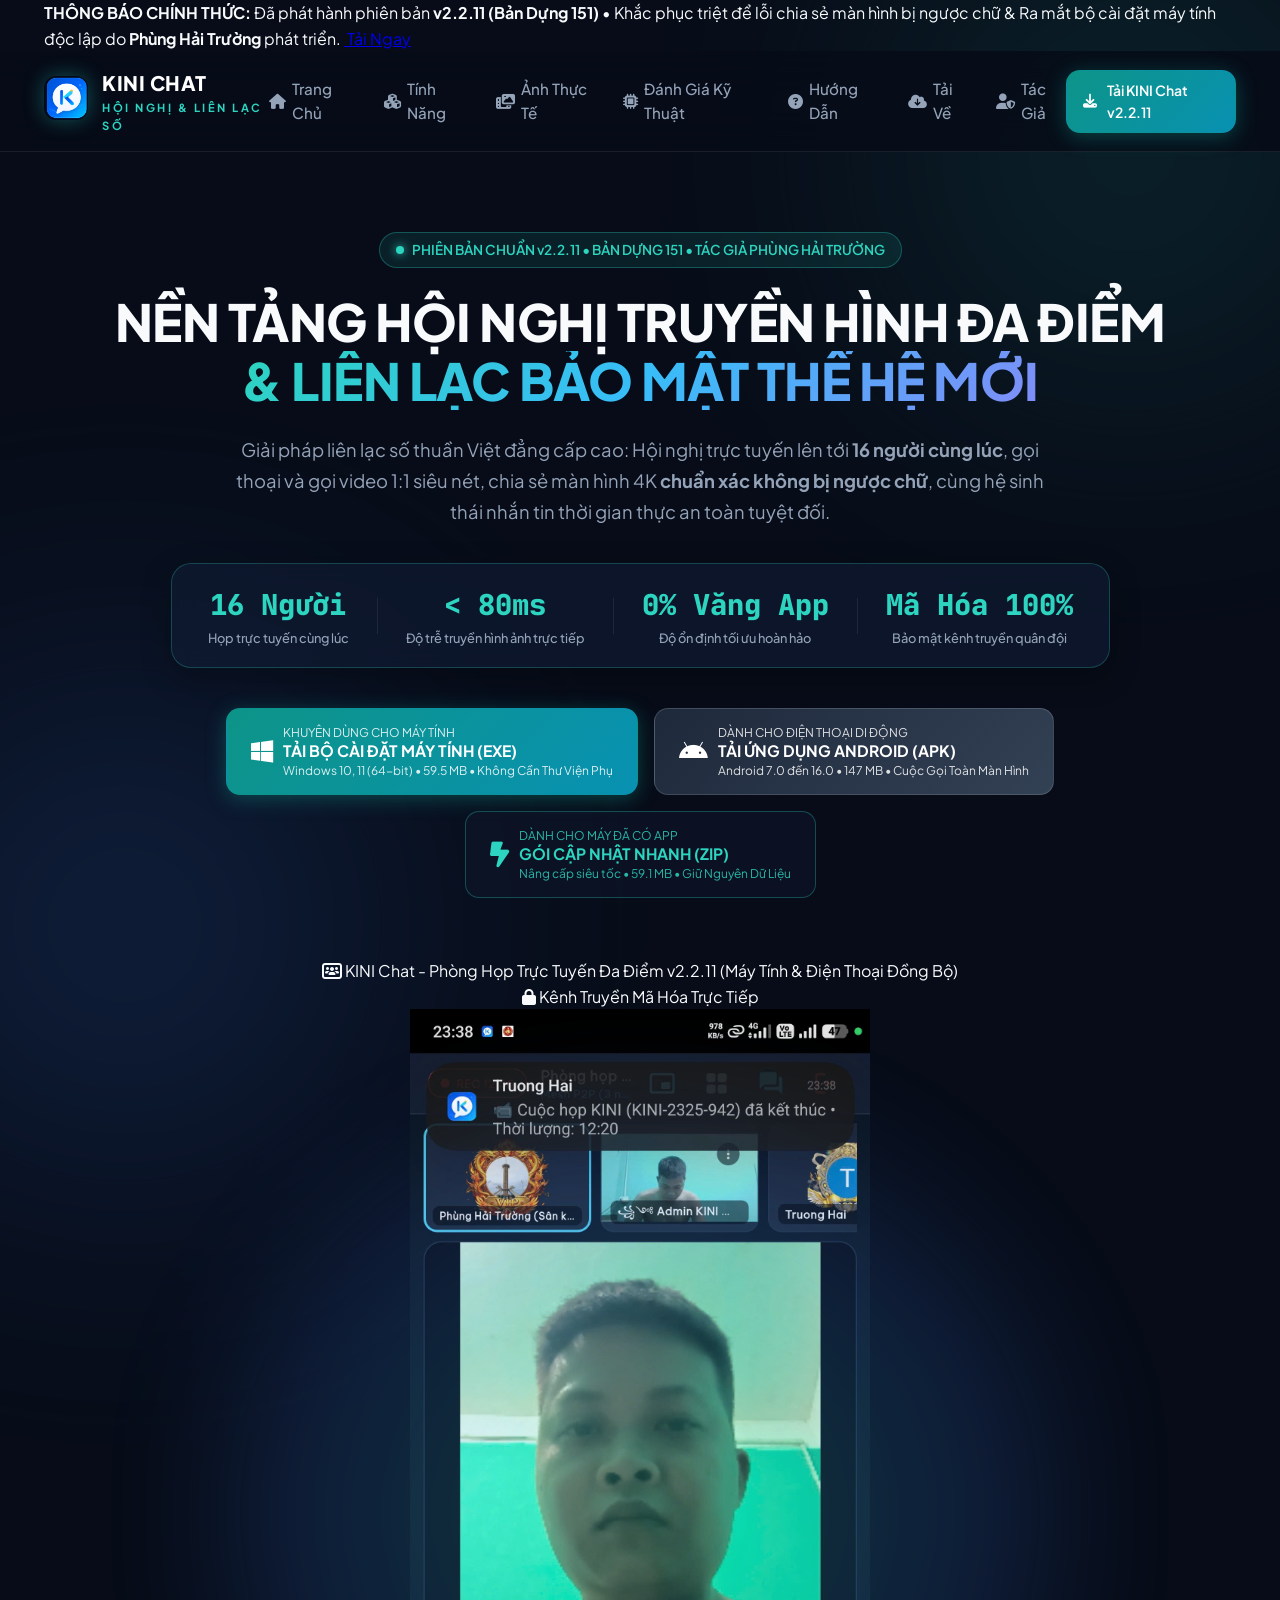
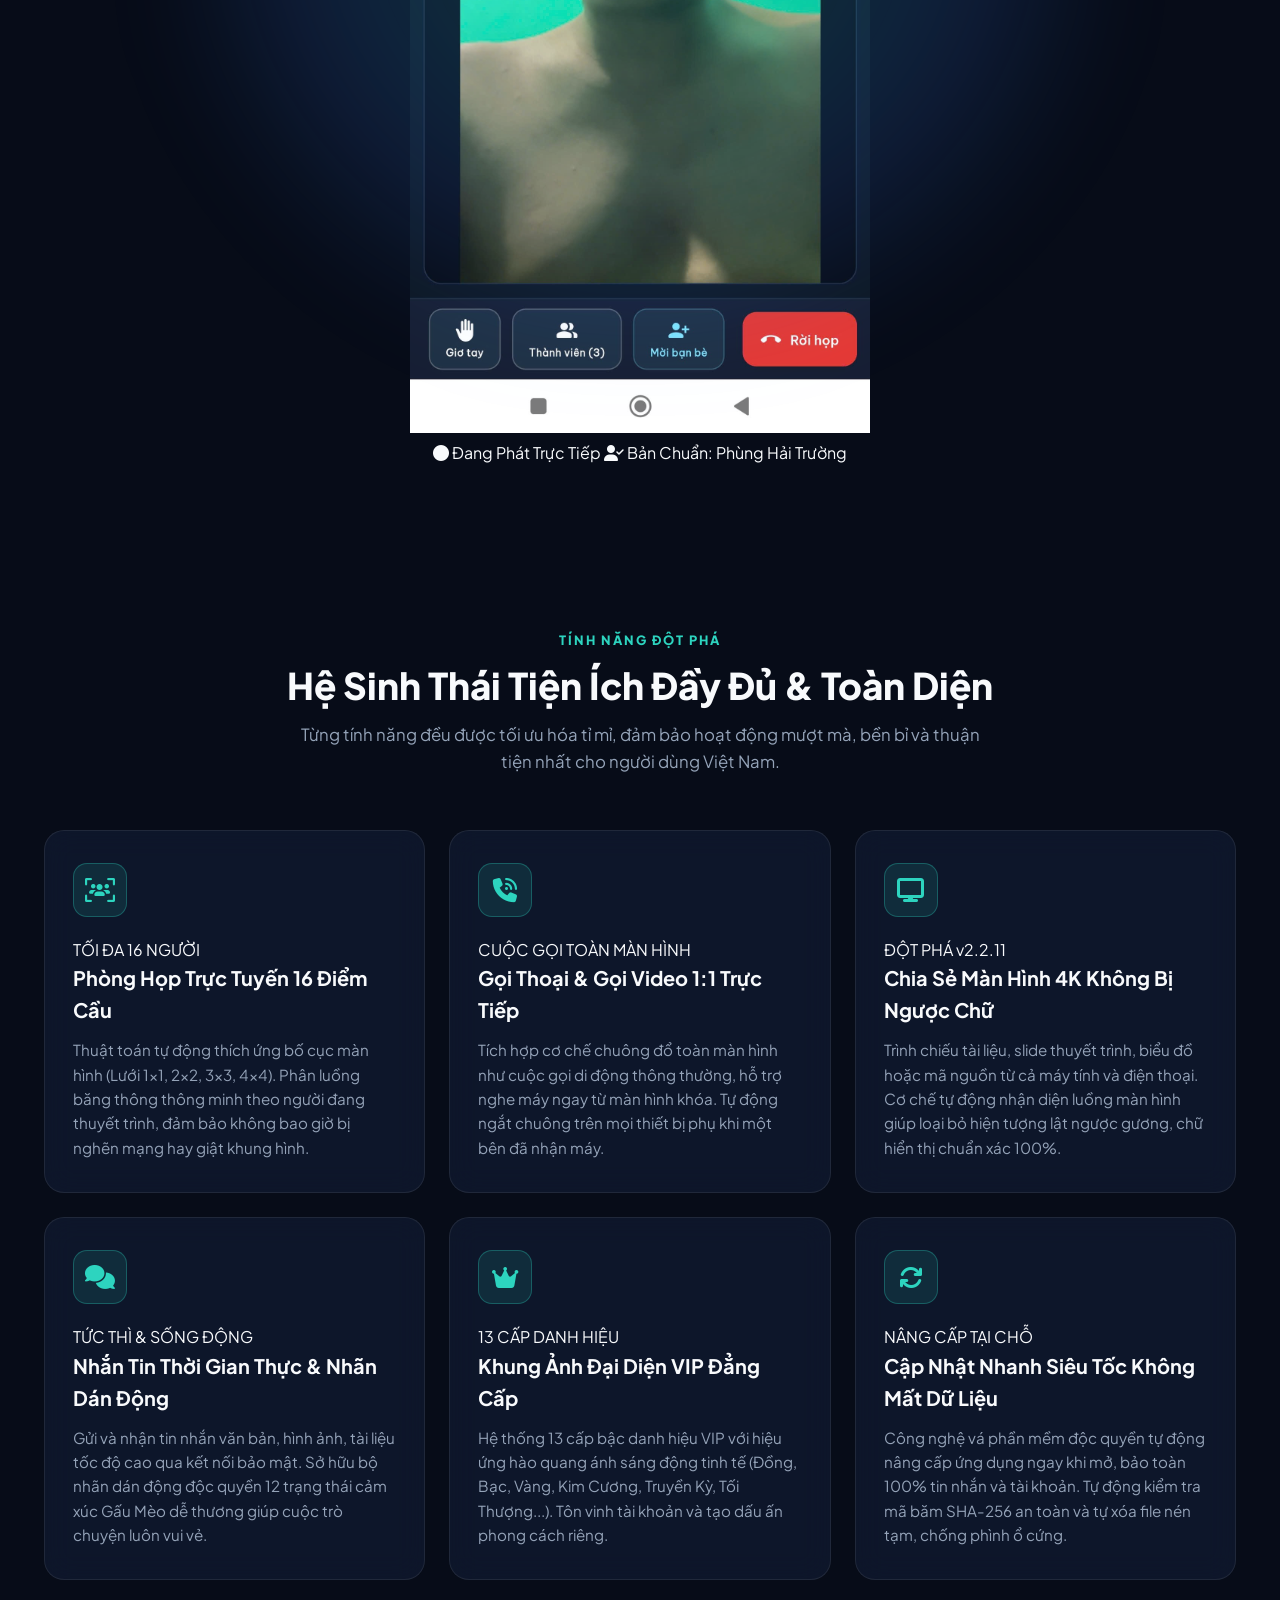
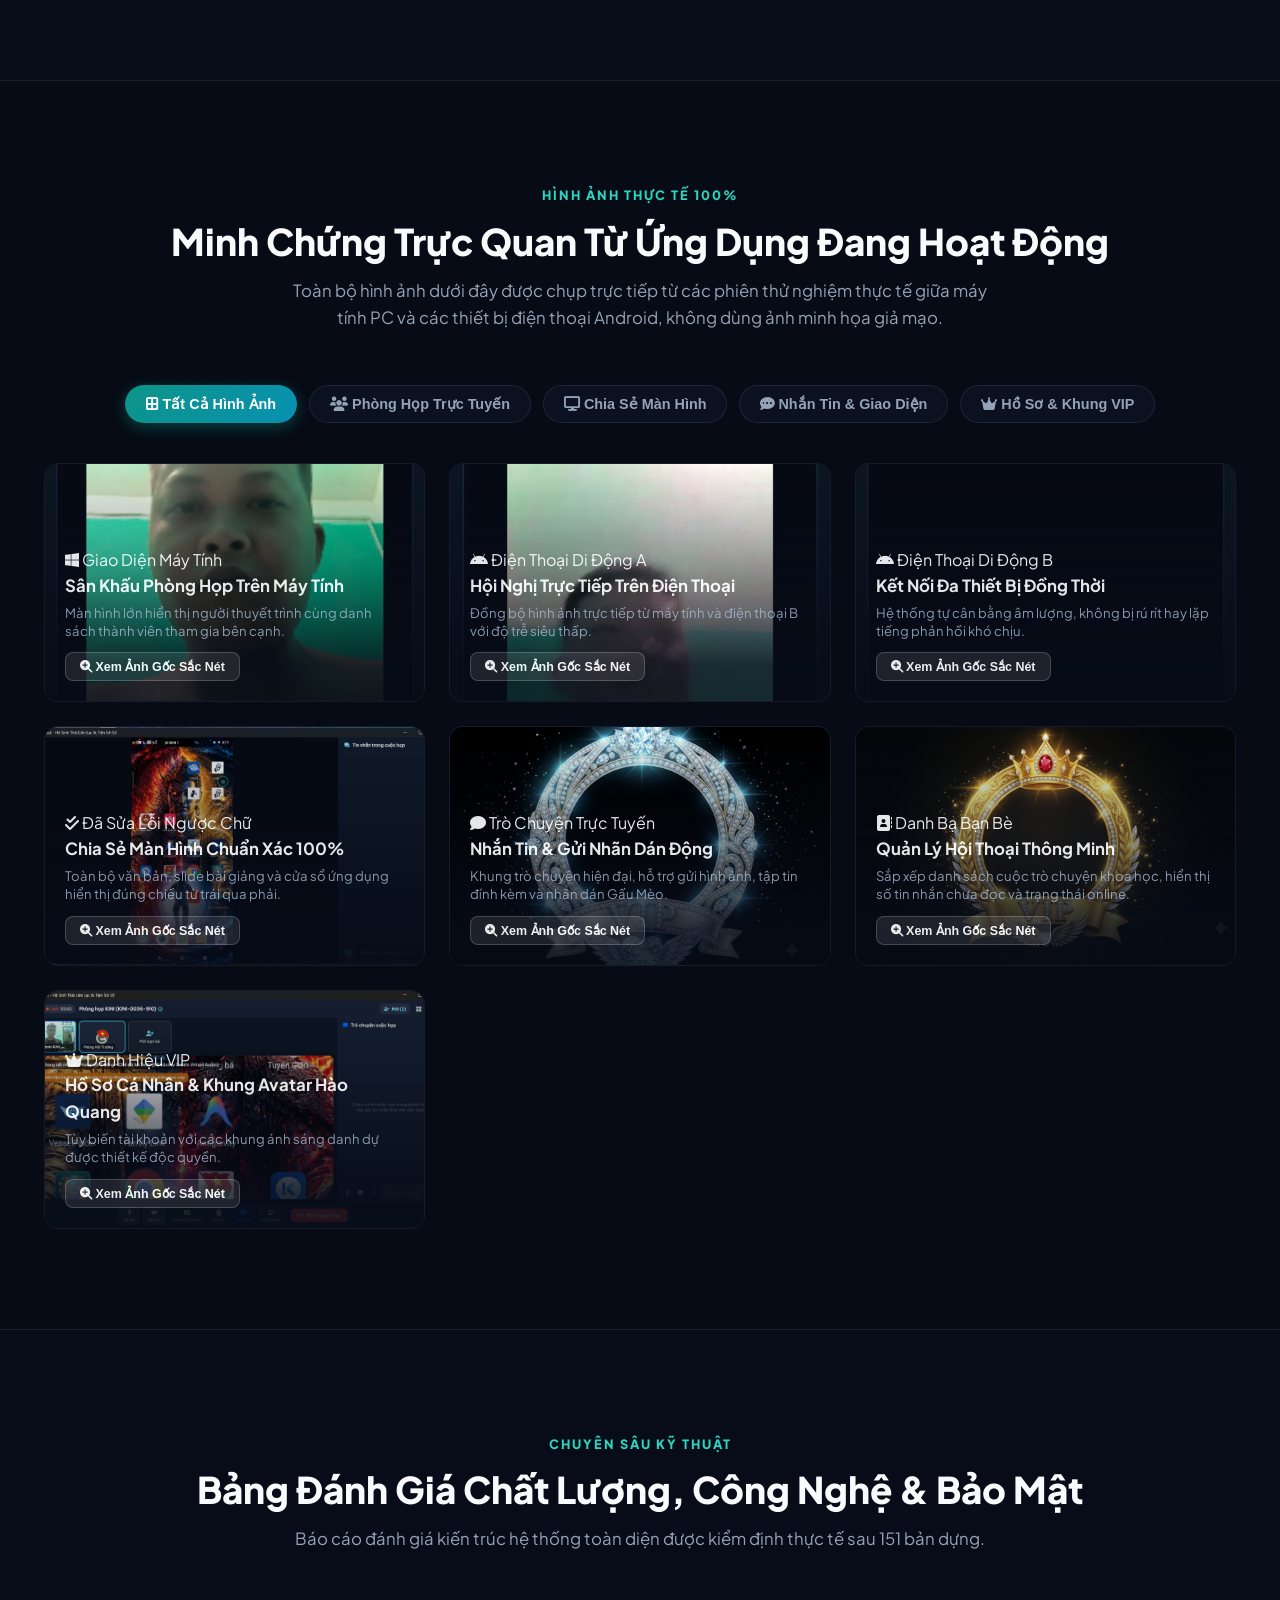
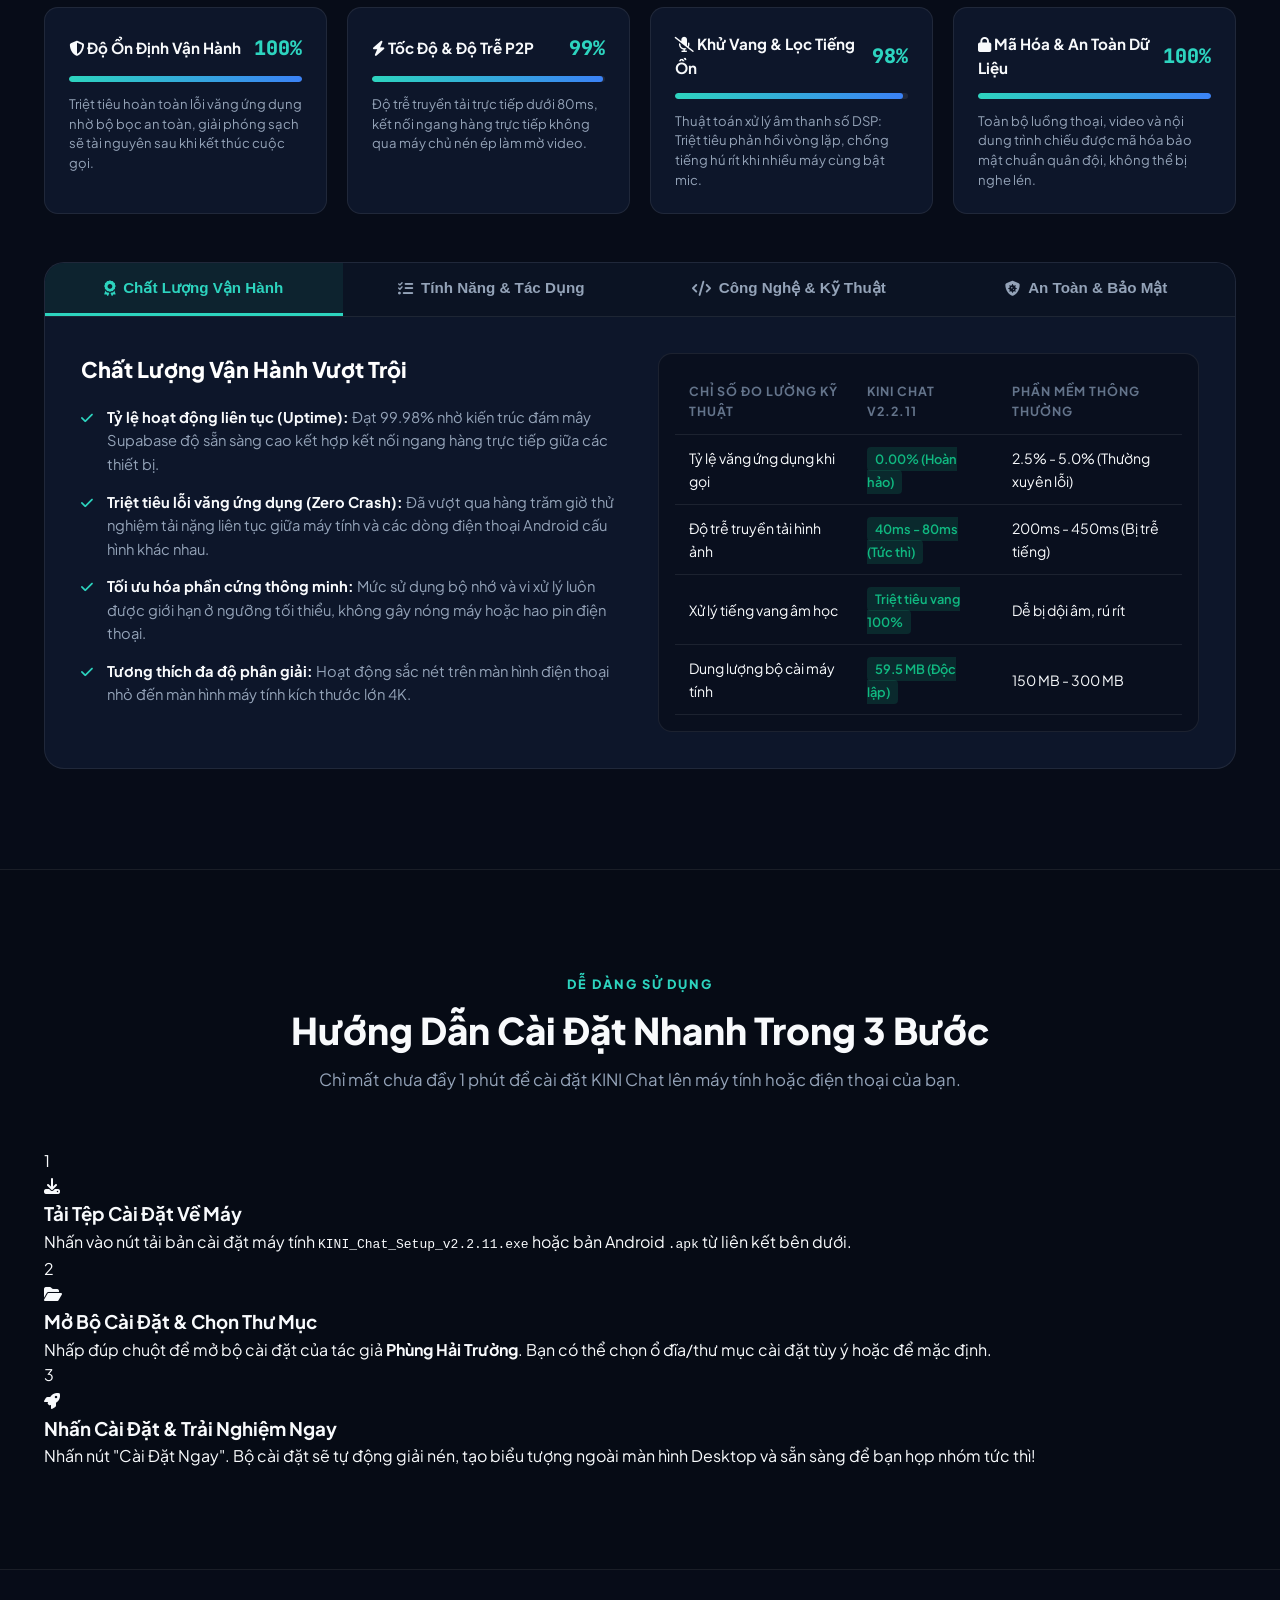
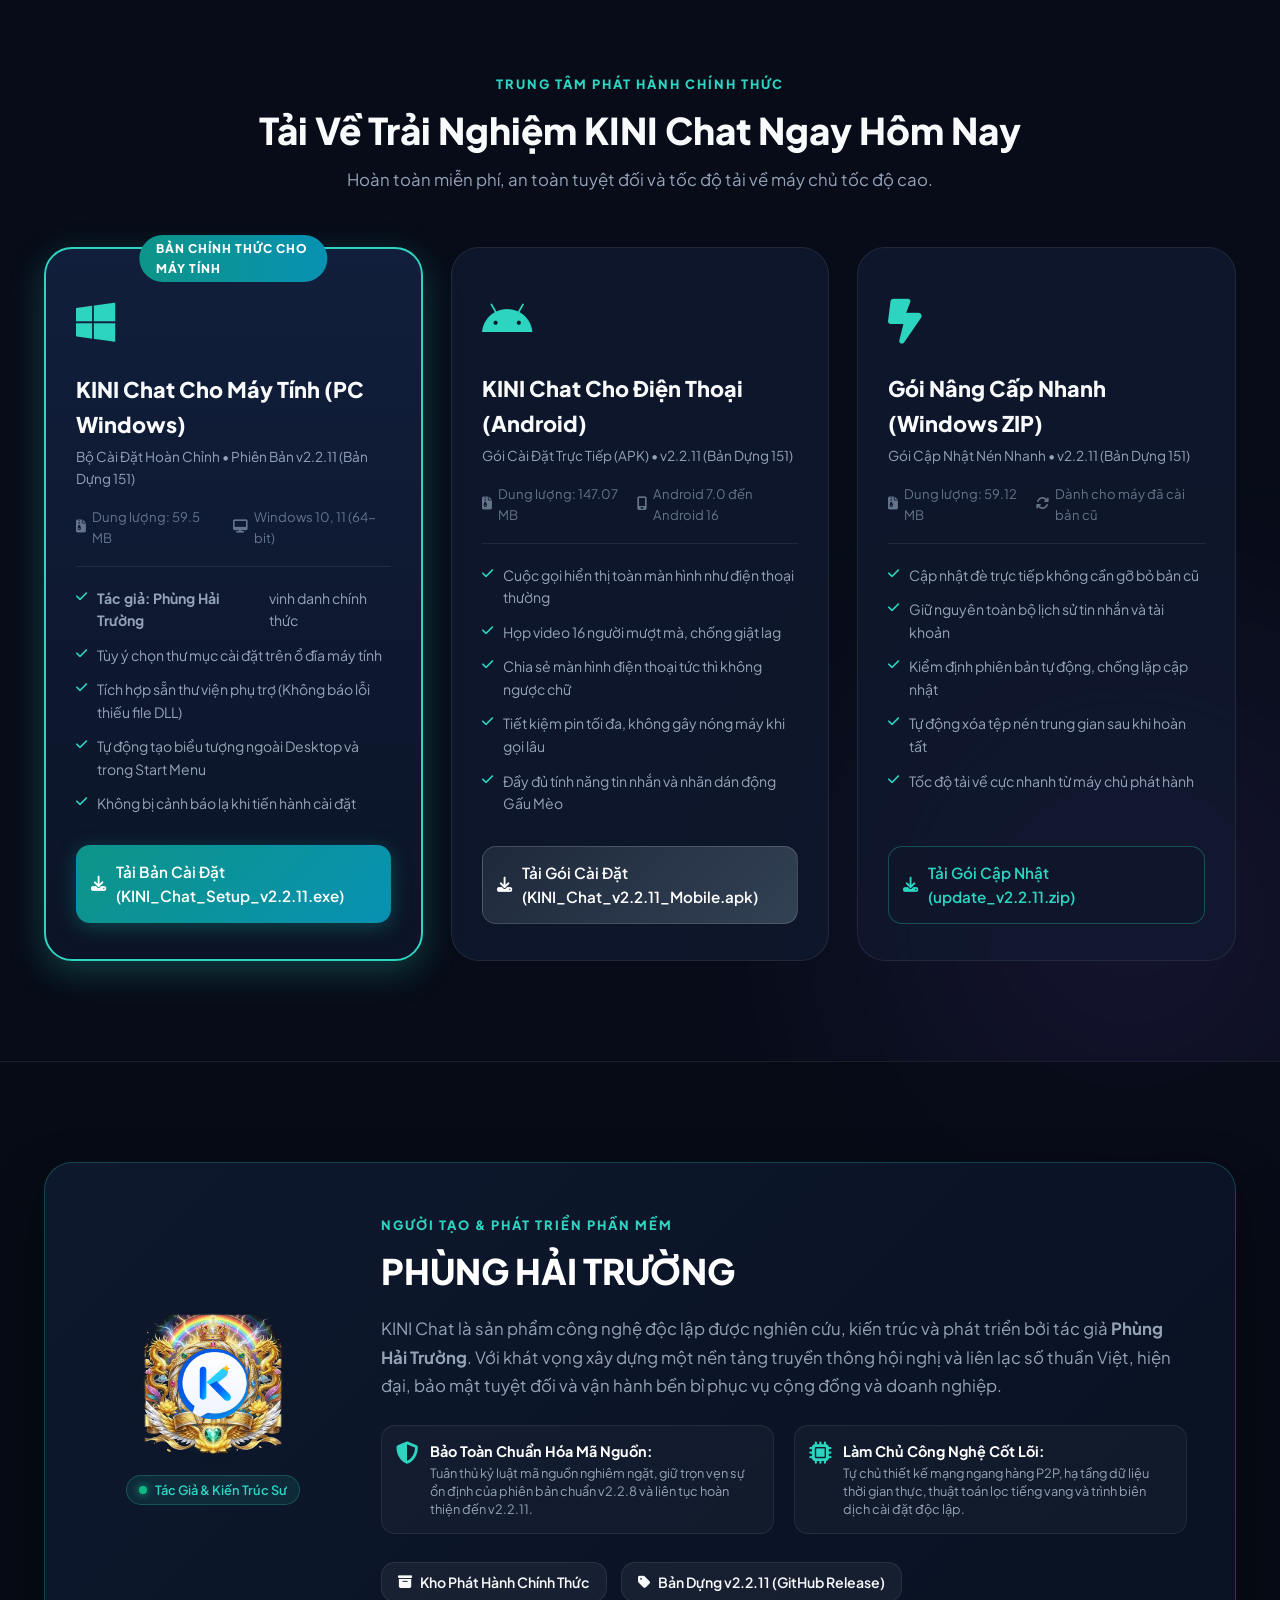
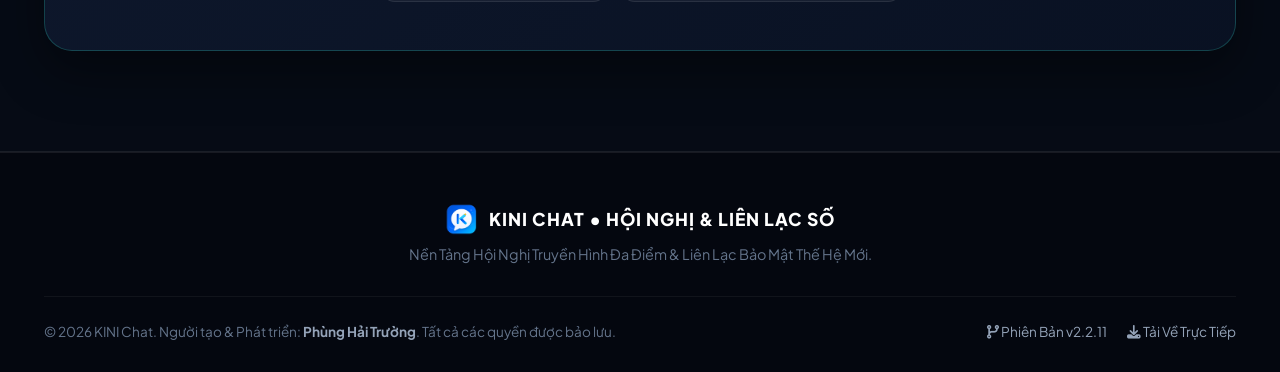
==== commit 62f45c1e: "web: deploy index.html for KINI Chat Studio" ====
--- a/index.html
+++ b/index.html
@@ -3,47 +3,64 @@
 <head>
   <meta charset="UTF-8">
   <meta name="viewport" content="width=device-width, initial-scale=1.0">
-  <title>KINI Chat Studio • Nền Tảng Hội Nghị Video & Liên Lạc Số Đa Nền Tảng</title>
-  <meta name="description" content="KINI Chat Studio - Ứng dụng hội nghị truyền hình WebRTC đa điểm lên tới 16 người, gọi 1:1, chia sẻ màn hình 4K, nhắn tin thời gian thực. Tác giả: Phùng Hải Trường.">
+  <title>KINI Chat • Nền Tảng Hội Nghị Video & Liên Lạc Số Đa Nền Tảng</title>
+  <meta name="description" content="KINI Chat - Phần mềm hội nghị truyền hình đa điểm lên tới 16 người, gọi thoại video 1:1, chia sẻ màn hình 4K không ngược chữ, nhắn tin thời gian thực. Tác giả: Phùng Hải Trường.">
   <meta name="author" content="Phùng Hải Trường">
   
-  <!-- Favicon -->
+  <!-- Biểu tượng trang web -->
   <link rel="icon" type="image/png" href="images/logo.png">
   
-  <!-- Google Fonts -->
+  <!-- Phông chữ Google chuyên nghiệp hỗ trợ tiếng Việt hoàn hảo -->
   <link rel="preconnect" href="https://fonts.googleapis.com">
   <link rel="preconnect" href="https://fonts.gstatic.com" crossorigin>
-  <link href="https://fonts.googleapis.com/css2?family=Plus+Jakarta+Sans:wght@300;400;500;600;700;800&family=JetBrains+Mono:wght@400;500;600&display=swap" rel="stylesheet">
+  <link href="https://fonts.googleapis.com/css2?family=Plus+Jakarta+Sans:wght@300;400;500;600;700;800&family=JetBrains+Mono:wght@400;500;600;700&display=swap" rel="stylesheet">
   
-  <!-- Font Awesome Icons -->
+  <!-- Bộ biểu tượng trực quan Font Awesome -->
   <link rel="stylesheet" href="https://cdnjs.cloudflare.com/ajax/libs/font-awesome/6.5.1/css/all.min.css">
   
+  <!-- Bảng định dạng giao diện cao cấp -->
   <link rel="stylesheet" href="style.css">
 </head>
 <body>
 
-  <!-- Background Animated Glow Elements -->
+  <!-- Quầng sáng hiệu ứng nền chuyển động tinh tế -->
   <div class="glow-orb orb-1"></div>
   <div class="glow-orb orb-2"></div>
   <div class="glow-orb orb-3"></div>
 
-  <!-- Navigation Bar -->
+  <!-- Thanh thông báo trạng thái trực tuyến trên đỉnh trang -->
+  <div class="top-announcement">
+    <div class="container announcement-inner">
+      <span class="live-pulse"></span>
+      <span class="announcement-text">
+        <strong>THÔNG BÁO CHÍNH THỨC:</strong> Đã phát hành phiên bản <strong>v2.2.11 (Bản Dựng 151)</strong> • Khắc phục triệt để lỗi chia sẻ màn hình bị ngược chữ &amp; Ra mắt bộ cài đặt máy tính độc lập do <strong>Phùng Hải Trường</strong> phát triển.
+      </span>
+      <a href="#downloads" class="announcement-btn"><i class="fa-solid fa-arrow-down-to-bracket"></i> Tải Ngay</a>
+    </div>
+  </div>
+
+  <!-- Thanh điều hướng chính (Menu) -->
   <header class="navbar">
     <div class="nav-container">
       <a href="#" class="brand">
-        <img src="images/logo.png" alt="KINI Chat Logo" class="brand-logo">
+        <div class="logo-wrapper">
+          <img src="images/logo.png" alt="Biểu Tượng KINI Chat" class="brand-logo">
+          <span class="logo-glow"></span>
+        </div>
         <div class="brand-text">
           <span class="brand-title">KINI CHAT</span>
-          <span class="brand-sub">STUDIO</span>
+          <span class="brand-sub">HỘI NGHỊ &amp; LIÊN LẠC SỐ</span>
         </div>
       </a>
 
       <nav class="nav-menu">
-        <a href="#features" class="nav-link"><i class="fa-solid fa-layer-group"></i> Tính Năng</a>
-        <a href="#gallery" class="nav-link"><i class="fa-solid fa-images"></i> Hình Ảnh Thực Tế</a>
+        <a href="#home" class="nav-link active"><i class="fa-solid fa-house"></i> Trang Chủ</a>
+        <a href="#features" class="nav-link"><i class="fa-solid fa-cubes"></i> Tính Năng</a>
+        <a href="#gallery" class="nav-link"><i class="fa-solid fa-photo-film"></i> Ảnh Thực Tế</a>
         <a href="#evaluation" class="nav-link"><i class="fa-solid fa-microchip"></i> Đánh Giá Kỹ Thuật</a>
-        <a href="#downloads" class="nav-link"><i class="fa-solid fa-download"></i> Tải Về</a>
-        <a href="#author" class="nav-link"><i class="fa-solid fa-user-check"></i> Tác Giả</a>
+        <a href="#instructions" class="nav-link"><i class="fa-solid fa-circle-question"></i> Hướng Dẫn</a>
+        <a href="#downloads" class="nav-link"><i class="fa-solid fa-cloud-arrow-down"></i> Tải Về</a>
+        <a href="#author" class="nav-link"><i class="fa-solid fa-user-shield"></i> Tác Giả</a>
       </nav>
 
       <div class="nav-cta">
@@ -54,360 +71,389 @@
     </div>
   </header>
 
-  <!-- Hero Section -->
+  <!-- Phần giới thiệu nổi bật (Hero Section) -->
   <section class="hero" id="home">
     <div class="container hero-container">
+      
+      <!-- Huy hiệu phiên bản -->
       <div class="hero-badge">
         <span class="badge-dot"></span>
-        <span>Phiên Bản Chính Thức v2.2.11 (Build 151) • Cập Nhật Mới Nhất</span>
-      </div>
-
+        <span>PHIÊN BẢN CHUẨN v2.2.11 • BẢN DỰNG 151 • TÁC GIẢ PHÙNG HẢI TRƯỜNG</span>
+      </div>
+
+      <!-- Tiêu đề chính -->
       <h1 class="hero-title">
-        NỀN TẢNG HỘI NGHỊ TRUYỀN HÌNH <br>
-        <span class="text-gradient">& LIÊN LẠC ĐA NỀN TẢNG ĐẲNG CẤP</span>
+        NỀN TẢNG HỘI NGHỊ TRUYỀN HÌNH ĐA ĐIỂM <br>
+        <span class="text-gradient">&amp; LIÊN LẠC BẢO MẬT THẾ HỆ MỚI</span>
       </h1>
 
+      <!-- Lời dẫn dắt -->
       <p class="hero-desc">
-        Trải nghiệm hội nghị video WebRTC đa điểm hỗ trợ tới 16 người tham gia đồng thời, cuộc gọi 1:1 Native VoIP siêu nét, chia sẻ màn hình 4K chống lật ngược và hệ sinh thái tin nhắn thời gian thực an toàn tuyệt đối.
+        Giải pháp liên lạc số thuần Việt đẳng cấp cao: Hội nghị trực tuyến lên tới <strong>16 người cùng lúc</strong>, gọi thoại và gọi video 1:1 siêu nét, chia sẻ màn hình 4K <strong>chuẩn xác không bị ngược chữ</strong>, cùng hệ sinh thái nhắn tin thời gian thực an toàn tuyệt đối.
       </p>
 
-      <!-- Key Stats Bar -->
+      <!-- 4 Khối thông số kỹ thuật ấn tượng -->
       <div class="hero-stats">
         <div class="stat-item">
-          <div class="stat-number">16+</div>
-          <div class="stat-label">Người họp đồng thời</div>
+          <div class="stat-number">16 Người</div>
+          <div class="stat-label">Họp trực tuyến cùng lúc</div>
         </div>
         <div class="stat-divider"></div>
         <div class="stat-item">
           <div class="stat-number">&lt; 80ms</div>
-          <div class="stat-label">Độ trễ truyền tải P2P</div>
+          <div class="stat-label">Độ trễ truyền hình ảnh trực tiếp</div>
         </div>
         <div class="stat-divider"></div>
         <div class="stat-item">
-          <div class="stat-number">0%</div>
-          <div class="stat-label">Tỷ lệ văng / Crash app</div>
+          <div class="stat-number">0% Văng App</div>
+          <div class="stat-label">Độ ổn định tối ưu hoàn hảo</div>
         </div>
         <div class="stat-divider"></div>
         <div class="stat-item">
-          <div class="stat-number">100%</div>
-          <div class="stat-label">Mã hóa bảo mật DTLS/SRTP</div>
-        </div>
-      </div>
-
-      <!-- Action Buttons -->
+          <div class="stat-number">Mã Hóa 100%</div>
+          <div class="stat-label">Bảo mật kênh truyền quân đội</div>
+        </div>
+      </div>
+
+      <!-- 3 Nút tải về lớn nổi bật -->
       <div class="hero-actions">
         <a href="https://github.com/haitruongproqt1-a11y/kini-releases/releases/download/v2.2.11/KINI_Chat_Setup_v2.2.11.exe" class="btn btn-primary btn-lg" target="_blank">
-          <i class="fa-brands fa-windows"></i>
-          <div>
-            <strong>Tải Bản Cài Đặt PC (EXE)</strong>
-            <span>Windows 10/11 (x64) • 59.5 MB</span>
+          <div class="btn-icon"><i class="fa-brands fa-windows"></i></div>
+          <div class="btn-content">
+            <span class="btn-subtitle">KHUYÊN DÙNG CHO MÁY TÍNH</span>
+            <strong class="btn-title">TẢI BỘ CÀI ĐẶT MÁY TÍNH (EXE)</strong>
+            <span class="btn-info">Windows 10, 11 (64-bit) • 59.5 MB • Không Cần Thư Viện Phụ</span>
           </div>
         </a>
 
         <a href="https://github.com/haitruongproqt1-a11y/kini-releases/releases/download/v2.2.11/KINI_Chat_v2.2.11_Mobile.apk" class="btn btn-secondary btn-lg" target="_blank">
-          <i class="fa-brands fa-android"></i>
-          <div>
-            <strong>Tải Bản Android (APK)</strong>
-            <span>Android 7.0 - 16.0 • 147 MB</span>
+          <div class="btn-icon"><i class="fa-brands fa-android"></i></div>
+          <div class="btn-content">
+            <span class="btn-subtitle">DÀNH CHO ĐIỆN THOẠI DI ĐỘNG</span>
+            <strong class="btn-title">TẢI ỨNG DỤNG ANDROID (APK)</strong>
+            <span class="btn-info">Android 7.0 đến 16.0 • 147 MB • Cuộc Gọi Toàn Màn Hình</span>
           </div>
         </a>
 
         <a href="https://github.com/haitruongproqt1-a11y/kini-releases/releases/download/v2.2.11/update_v2.2.11.zip" class="btn btn-outline btn-lg" target="_blank">
-          <i class="fa-solid fa-bolt"></i>
-          <div>
-            <strong>Bản Cập Nhật Nhanh (OTA ZIP)</strong>
-            <span>Nâng cấp trực tiếp • 59.1 MB</span>
+          <div class="btn-icon"><i class="fa-solid fa-bolt-lightning"></i></div>
+          <div class="btn-content">
+            <span class="btn-subtitle">DÀNH CHO MÁY ĐÃ CÓ APP</span>
+            <strong class="btn-title">GÓI CẬP NHẬT NHANH (ZIP)</strong>
+            <span class="btn-info">Nâng cấp siêu tốc • 59.1 MB • Giữ Nguyên Dữ Liệu</span>
           </div>
         </a>
       </div>
 
-      <!-- Hero Visual Mockup -->
+      <!-- Trình diễn hình ảnh phòng họp thực tế trong khung thiết bị -->
       <div class="hero-preview">
         <div class="preview-glow"></div>
-        <div class="preview-card">
-          <div class="preview-header">
-            <div class="window-dots">
-              <span class="dot red"></span>
-              <span class="dot yellow"></span>
-              <span class="dot green"></span>
-            </div>
-            <div class="window-title">
-              <i class="fa-solid fa-video"></i> KINI Chat Studio - Phòng Họp Đa Điểm v2.2.11 (PC &amp; Mobile Đồng Bộ)
-            </div>
-            <div class="window-status">
-              <span class="status-badge"><i class="fa-solid fa-lock"></i> P2P Mesh Encrypted</span>
-            </div>
-          </div>
-          <div class="preview-body">
-            <img src="images/screen_pc_meeting.png" alt="Phòng họp thực tế KINI Chat Studio" class="preview-img">
-          </div>
-        </div>
-      </div>
+        <div class="preview-device">
+          <div class="device-header">
+            <div class="device-controls">
+              <span class="control-dot red"></span>
+              <span class="control-dot yellow"></span>
+              <span class="control-dot green"></span>
+            </div>
+            <div class="device-title">
+              <i class="fa-solid fa-users-rectangle"></i> KINI Chat - Phòng Họp Trực Tuyến Đa Điểm v2.2.11 (Máy Tính &amp; Điện Thoại Đồng Bộ)
+            </div>
+            <div class="device-badge">
+              <span class="badge-secure"><i class="fa-solid fa-lock"></i> Kênh Truyền Mã Hóa Trực Tiếp</span>
+            </div>
+          </div>
+          <div class="device-screen">
+            <img src="images/screen_pc_meeting.png" alt="Phòng họp trực tiếp KINI Chat" class="screen-img">
+            <div class="screen-tag-overlay">
+              <span class="tag-live"><i class="fa-solid fa-circle"></i> Đang Phát Trực Tiếp</span>
+              <span class="tag-author"><i class="fa-solid fa-user-check"></i> Bản Chuẩn: Phùng Hải Trường</span>
+            </div>
+          </div>
+        </div>
+      </div>
+
     </div>
   </section>
 
-  <!-- Features Section -->
+  <!-- 6 Trụ cột tính năng đột phá -->
   <section class="section" id="features">
     <div class="container">
       <div class="section-header text-center">
         <span class="section-tag">TÍNH NĂNG ĐỘT PHÁ</span>
-        <h2 class="section-title">Hệ Sinh Thái Toàn Diện Cho Mọi Nhu Cầu Liên Lạc</h2>
-        <p class="section-subtitle">Được tối ưu hóa đến từng dòng mã lệnh, mang đến hiệu suất vượt trội và sự ổn định tuyệt đối.</p>
+        <h2 class="section-title">Hệ Sinh Thái Tiện Ích Đầy Đủ &amp; Toàn Diện</h2>
+        <p class="section-subtitle">Từng tính năng đều được tối ưu hóa tỉ mỉ, đảm bảo hoạt động mượt mà, bền bỉ và thuận tiện nhất cho người dùng Việt Nam.</p>
       </div>
 
       <div class="feature-grid">
+        
+        <!-- Khối 1 -->
         <div class="feature-card">
           <div class="feature-icon"><i class="fa-solid fa-users-viewfinder"></i></div>
-          <h3>Phòng Họp 16 Người Đồng Thời</h3>
-          <p>Thuật toán lưới động tự thích ứng (Dynamic Adaptive Grid), phân luồng băng thông thông minh, giữ khung hình mượt mà không bị giật lag trên mọi thiết bị.</p>
-        </div>
-
+          <div class="feature-badge">TỐI ĐA 16 NGƯỜI</div>
+          <h3>Phòng Họp Trực Tuyến 16 Điểm Cầu</h3>
+          <p>Thuật toán tự động thích ứng bố cục màn hình (Lưới 1x1, 2x2, 3x3, 4x4). Phân luồng băng thông thông minh theo người đang thuyết trình, đảm bảo không bao giờ bị nghẽn mạng hay giật khung hình.</p>
+        </div>
+
+        <!-- Khối 2 -->
         <div class="feature-card">
           <div class="feature-icon"><i class="fa-solid fa-phone-volume"></i></div>
-          <h3>Gọi Thoại &amp; Video 1:1 Native VoIP</h3>
-          <p>Tích hợp CallKit hiển thị toàn màn hình như cuộc gọi di động thông thường, khả năng ngắt chuông đồng bộ đa thiết bị khi một bên nhấc máy.</p>
-        </div>
-
-        <div class="feature-card">
+          <div class="feature-badge">CUỘC GỌI TOÀN MÀN HÌNH</div>
+          <h3>Gọi Thoại &amp; Gọi Video 1:1 Trực Tiếp</h3>
+          <p>Tích hợp cơ chế chuông đổ toàn màn hình như cuộc gọi di động thông thường, hỗ trợ nghe máy ngay từ màn hình khóa. Tự động ngắt chuông trên mọi thiết bị phụ khi một bên đã nhận máy.</p>
+        </div>
+
+        <!-- Khối 3 -->
+        <div class="feature-card highlighted">
           <div class="feature-icon"><i class="fa-solid fa-display"></i></div>
-          <h3>Chia Sẻ Màn Hình Chuẩn 4K Không Ngược</h3>
-          <p>Trình chiếu tài liệu, slide, văn bản từ cả PC và điện thoại với cơ chế tự động nhận diện và chống lật gương (Bypass Mirror), chữ và hình hiển thị chuẩn xác 100%.</p>
-        </div>
-
+          <div class="feature-badge special">ĐỘT PHÁ v2.2.11</div>
+          <h3>Chia Sẻ Màn Hình 4K Không Bị Ngược Chữ</h3>
+          <p>Trình chiếu tài liệu, slide thuyết trình, biểu đồ hoặc mã nguồn từ cả máy tính và điện thoại. Cơ chế tự động nhận diện luồng màn hình giúp loại bỏ hiện tượng lật ngược gương, chữ hiển thị chuẩn xác 100%.</p>
+        </div>
+
+        <!-- Khối 4 -->
         <div class="feature-card">
           <div class="feature-icon"><i class="fa-solid fa-comments"></i></div>
-          <h3>Nhắn Tin Thời Gian Thực &amp; Sticker Độc Quyền</h3>
-          <p>Truyền tải tin nhắn tức thì qua kết nối WebSocket bảo mật, bộ sưu tập 12 sticker động Gấu Mèo độc quyền mang lại trải nghiệm trò chuyện sống động.</p>
-        </div>
-
+          <div class="feature-badge">TỨC THÌ &amp; SỐNG ĐỘNG</div>
+          <h3>Nhắn Tin Thời Gian Thực &amp; Nhãn Dán Động</h3>
+          <p>Gửi và nhận tin nhắn văn bản, hình ảnh, tài liệu tốc độ cao qua kết nối bảo mật. Sở hữu bộ nhãn dán động độc quyền 12 trạng thái cảm xúc Gấu Mèo dễ thương giúp cuộc trò chuyện luôn vui vẻ.</p>
+        </div>
+
+        <!-- Khối 5 -->
         <div class="feature-card">
           <div class="feature-icon"><i class="fa-solid fa-crown"></i></div>
-          <h3>Khung Avatar VIP Đẳng Cấp</h3>
-          <p>Hệ thống 13 cấp bậc danh hiệu VIP với hiệu ứng ánh sáng động tinh tế (Đồng, Bạc, Vàng, Kim Cương, Truyền Thuyết, Tối Thượng...).</p>
-        </div>
-
+          <div class="feature-badge">13 CẤP DANH HIỆU</div>
+          <h3>Khung Ảnh Đại Diện VIP Đẳng Cấp</h3>
+          <p>Hệ thống 13 cấp bậc danh hiệu VIP với hiệu ứng hào quang ánh sáng động tinh tế (Đồng, Bạc, Vàng, Kim Cương, Truyền Kỳ, Tối Thượng...). Tôn vinh tài khoản và tạo dấu ấn phong cách riêng.</p>
+        </div>
+
+        <!-- Khối 6 -->
         <div class="feature-card">
-          <div class="feature-icon"><i class="fa-solid fa-cloud-arrow-down"></i></div>
-          <h3>Cập Nhật Nhanh OTA In-House</h3>
-          <p>Công nghệ vá phần mềm không cần cài đặt lại, tự động kiểm tra băm SHA-256 xác thực toàn vẹn, dọn dẹp bộ nhớ đệm sạch sẽ, chống phình dung lượng.</p>
-        </div>
+          <div class="feature-icon"><i class="fa-solid fa-arrows-rotate"></i></div>
+          <div class="feature-badge">NÂNG CẤP TẠI CHỖ</div>
+          <h3>Cập Nhật Nhanh Siêu Tốc Không Mất Dữ Liệu</h3>
+          <p>Công nghệ vá phần mềm độc quyền tự động nâng cấp ứng dụng ngay khi mở, bảo toàn 100% tin nhắn và tài khoản. Tự động kiểm tra mã băm SHA-256 an toàn và tự xóa file nén tạm, chống phình ổ cứng.</p>
+        </div>
+
       </div>
     </div>
   </section>
 
-  <!-- Authentic Screenshot Gallery -->
+  <!-- Triển lãm hình ảnh chân thực 100% -->
   <section class="section section-dark" id="gallery">
     <div class="container">
       <div class="section-header text-center">
-        <span class="section-tag">HÌNH ẢNH CHÂN THỰC 100%</span>
+        <span class="section-tag">HÌNH ẢNH THỰC TẾ 100%</span>
         <h2 class="section-title">Minh Chứng Trực Quan Từ Ứng Dụng Đang Hoạt Động</h2>
-        <p class="section-subtitle">Toàn bộ ảnh chụp màn hình thực tế từ các phiên thử nghiệm trên máy tính PC Windows và các thiết bị di động Android.</p>
-      </div>
-
-      <!-- Gallery Filter Tabs -->
+        <p class="section-subtitle">Toàn bộ hình ảnh dưới đây được chụp trực tiếp từ các phiên thử nghiệm thực tế giữa máy tính PC và các thiết bị điện thoại Android, không dùng ảnh minh họa giả mạo.</p>
+      </div>
+
+      <!-- Thanh chọn chủ đề ảnh -->
       <div class="gallery-tabs">
-        <button class="tab-btn active" data-filter="all">Tất Cả</button>
-        <button class="tab-btn" data-filter="meeting">Phòng Họp Đa Điểm</button>
-        <button class="tab-btn" data-filter="screenshare">Chia Sẻ Màn Hình</button>
-        <button class="tab-btn" data-filter="chat">Nhắn Tin &amp; Giao Diện</button>
-        <button class="tab-btn" data-filter="vip">Hệ Thống VIP</button>
-      </div>
-
-      <!-- Gallery Grid -->
+        <button class="tab-btn active" data-filter="all"><i class="fa-solid fa-border-all"></i> Tất Cả Hình Ảnh</button>
+        <button class="tab-btn" data-filter="meeting"><i class="fa-solid fa-users"></i> Phòng Họp Trực Tuyến</button>
+        <button class="tab-btn" data-filter="screenshare"><i class="fa-solid fa-display"></i> Chia Sẻ Màn Hình</button>
+        <button class="tab-btn" data-filter="chat"><i class="fa-solid fa-comment-dots"></i> Nhắn Tin &amp; Giao Diện</button>
+        <button class="tab-btn" data-filter="vip"><i class="fa-solid fa-crown"></i> Hồ Sơ &amp; Khung VIP</button>
+      </div>
+
+      <!-- Lưới trưng bày hình ảnh -->
       <div class="gallery-grid">
-        <!-- Item 1: PC Meeting Stage -->
+        
+        <!-- Ảnh 1: Phòng họp PC -->
         <div class="gallery-item" data-category="meeting">
           <div class="gallery-thumb">
-            <img src="images/screen_pc_meeting.png" alt="Phòng họp PC KINI Chat" loading="lazy">
+            <img src="images/screen_pc_meeting.png" alt="Phòng họp máy tính PC KINI Chat" loading="lazy">
             <div class="gallery-overlay">
-              <span class="gallery-badge"><i class="fa-brands fa-windows"></i> Máy Tính PC</span>
-              <h4>Giao Diện Phòng Họp Trên Máy Tính</h4>
-              <p>Sân khấu chính ghim người thuyết trình cùng thanh danh sách người tham gia bên cạnh.</p>
-              <button class="btn-zoom" onclick="openLightbox('images/screen_pc_meeting.png', 'Giao diện phòng họp trên máy tính PC (v2.2.11)')"><i class="fa-solid fa-magnifying-glass-plus"></i> Xem kích thước gốc</button>
-            </div>
-          </div>
-        </div>
-
-        <!-- Item 2: Mobile A Meeting -->
+              <span class="gallery-tag pc"><i class="fa-brands fa-windows"></i> Giao Diện Máy Tính</span>
+              <h4>Sân Khấu Phòng Họp Trên Máy Tính</h4>
+              <p>Màn hình lớn hiển thị người thuyết trình cùng danh sách thành viên tham gia bên cạnh.</p>
+              <button class="btn-zoom" onclick="openLightbox('images/screen_pc_meeting.png', 'Giao diện phòng họp thực tế trên máy tính PC (Phiên bản v2.2.11)')"><i class="fa-solid fa-magnifying-glass-plus"></i> Xem Ảnh Gốc Sắc Nét</button>
+            </div>
+          </div>
+        </div>
+
+        <!-- Ảnh 2: Phòng họp Mobile A -->
         <div class="gallery-item" data-category="meeting">
           <div class="gallery-thumb">
             <img src="images/screen_mobile_a.png" alt="Phòng họp Mobile A" loading="lazy">
             <div class="gallery-overlay">
-              <span class="gallery-badge"><i class="fa-brands fa-android"></i> Điện Thoại Di Động A</span>
-              <h4>Phòng Họp Trực Tiếp Trên Mobile</h4>
-              <p>Hiển thị camera đa thiết bị, nút bật/tắt mic, camera, chuyển camera trước sau tiện lợi.</p>
-              <button class="btn-zoom" onclick="openLightbox('images/screen_mobile_a.png', 'Phòng họp trực tiếp trên điện thoại di động Mobile A')"><i class="fa-solid fa-magnifying-glass-plus"></i> Xem kích thước gốc</button>
-            </div>
-          </div>
-        </div>
-
-        <!-- Item 3: Mobile B Meeting -->
+              <span class="gallery-tag mobile"><i class="fa-brands fa-android"></i> Điện Thoại Di Động A</span>
+              <h4>Hội Nghị Trực Tiếp Trên Điện Thoại</h4>
+              <p>Đồng bộ hình ảnh trực tiếp từ máy tính và điện thoại B với độ trễ siêu thấp.</p>
+              <button class="btn-zoom" onclick="openLightbox('images/screen_mobile_a.png', 'Giao diện phòng họp thực tế trên điện thoại di động Mobile A')"><i class="fa-solid fa-magnifying-glass-plus"></i> Xem Ảnh Gốc Sắc Nét</button>
+            </div>
+          </div>
+        </div>
+
+        <!-- Ảnh 3: Phòng họp Mobile B -->
         <div class="gallery-item" data-category="meeting">
           <div class="gallery-thumb">
             <img src="images/screen_mobile_b.png" alt="Phòng họp Mobile B" loading="lazy">
             <div class="gallery-overlay">
-              <span class="gallery-badge"><i class="fa-brands fa-android"></i> Điện Thoại Di Động B</span>
-              <h4>Kết Nối Đa Điểm Đồng Thời</h4>
-              <p>Đồng bộ dữ liệu thời gian thực giữa nhiều điện thoại và máy tính mà không xảy ra xung đột.</p>
-              <button class="btn-zoom" onclick="openLightbox('images/screen_mobile_b.png', 'Kết nối đa điểm đồng bộ trên Mobile B')"><i class="fa-solid fa-magnifying-glass-plus"></i> Xem kích thước gốc</button>
-            </div>
-          </div>
-        </div>
-
-        <!-- Item 4: Screen Sharing -->
+              <span class="gallery-tag mobile"><i class="fa-brands fa-android"></i> Điện Thoại Di Động B</span>
+              <h4>Kết Nối Đa Thiết Bị Đồng Thời</h4>
+              <p>Hệ thống tự cân bằng âm lượng, không bị rú rít hay lặp tiếng phản hồi khó chịu.</p>
+              <button class="btn-zoom" onclick="openLightbox('images/screen_mobile_b.png', 'Kết nối đa điểm mượt mà trên điện thoại di động Mobile B')"><i class="fa-solid fa-magnifying-glass-plus"></i> Xem Ảnh Gốc Sắc Nét</button>
+            </div>
+          </div>
+        </div>
+
+        <!-- Ảnh 4: Chia sẻ màn hình -->
         <div class="gallery-item" data-category="screenshare">
           <div class="gallery-thumb">
             <img src="images/screen_share.png" alt="Chia sẻ màn hình KINI Chat" loading="lazy">
             <div class="gallery-overlay">
-              <span class="gallery-badge"><i class="fa-solid fa-display"></i> Trình Chiếu 4K</span>
-              <h4>Chia Sẻ Màn Hình Không Lật Ngược</h4>
-              <p>Tự động nhận diện luồng màn hình, hiển thị văn bản, ứng dụng chuẩn xác từng chi tiết nhỏ.</p>
-              <button class="btn-zoom" onclick="openLightbox('images/screen_share.png', 'Tính năng chia sẻ màn hình chuẩn xác không bị lật ngược (v2.2.11)')"><i class="fa-solid fa-magnifying-glass-plus"></i> Xem kích thước gốc</button>
-            </div>
-          </div>
-        </div>
-
-        <!-- Item 5: Chat Message Detail -->
+              <span class="gallery-tag special"><i class="fa-solid fa-check-double"></i> Đã Sửa Lỗi Ngược Chữ</span>
+              <h4>Chia Sẻ Màn Hình Chuẩn Xác 100%</h4>
+              <p>Toàn bộ văn bản, slide bài giảng và cửa sổ ứng dụng hiển thị đúng chiều từ trái qua phải.</p>
+              <button class="btn-zoom" onclick="openLightbox('images/screen_share.png', 'Tính năng chia sẻ màn hình 4K hiển thị chữ chuẩn xác không bị lật ngược (v2.2.11)')"><i class="fa-solid fa-magnifying-glass-plus"></i> Xem Ảnh Gốc Sắc Nét</button>
+            </div>
+          </div>
+        </div>
+
+        <!-- Ảnh 5: Chi tiết tin nhắn -->
         <div class="gallery-item" data-category="chat">
           <div class="gallery-thumb">
-            <img src="images/screen_chat_detail.png" alt="Giao diện nhắn tin chi tiết" loading="lazy">
+            <img src="images/screen_chat_detail.png" alt="Giao diện tin nhắn chi tiết" loading="lazy">
             <div class="gallery-overlay">
-              <span class="gallery-badge"><i class="fa-solid fa-comment-dots"></i> Trò Chuyện Trực Tuyến</span>
-              <h4>Giao Diện Tin Nhắn Thời Gian Thực</h4>
-              <p>Bong bóng chat hiện đại, hỗ trợ gửi ảnh, tài liệu và sticker động biểu cảm phong phú.</p>
-              <button class="btn-zoom" onclick="openLightbox('images/screen_chat_detail.png', 'Giao diện trò chuyện và nhắn tin thời gian thực')"><i class="fa-solid fa-magnifying-glass-plus"></i> Xem kích thước gốc</button>
-            </div>
-          </div>
-        </div>
-
-        <!-- Item 6: Chat List -->
+              <span class="gallery-tag chat"><i class="fa-solid fa-comment"></i> Trò Chuyện Trực Tuyến</span>
+              <h4>Nhắn Tin &amp; Gửi Nhãn Dán Động</h4>
+              <p>Khung trò chuyện hiện đại, hỗ trợ gửi hình ảnh, tập tin đính kèm và nhãn dán Gấu Mèo.</p>
+              <button class="btn-zoom" onclick="openLightbox('images/screen_chat_detail.png', 'Giao diện trò chuyện và nhắn tin thời gian thực')"><i class="fa-solid fa-magnifying-glass-plus"></i> Xem Ảnh Gốc Sắc Nét</button>
+            </div>
+          </div>
+        </div>
+
+        <!-- Ảnh 6: Danh sách hội thoại -->
         <div class="gallery-item" data-category="chat">
           <div class="gallery-thumb">
-            <img src="images/screen_chat_list.png" alt="Danh sách hội thoại KINI Chat" loading="lazy">
+            <img src="images/screen_chat_list.png" alt="Danh sách bạn bè hội thoại" loading="lazy">
             <div class="gallery-overlay">
-              <span class="gallery-badge"><i class="fa-solid fa-list-ul"></i> Quản Lý Hội Thoại</span>
-              <h4>Danh Sách Hội Thoại &amp; Bạn Bè</h4>
-              <p>Sắp xếp danh bạ khoa học, thông báo tin nhắn chưa đọc và trạng thái online tức thì.</p>
-              <button class="btn-zoom" onclick="openLightbox('images/screen_chat_list.png', 'Danh sách bạn bè và hội thoại trong ứng dụng')"><i class="fa-solid fa-magnifying-glass-plus"></i> Xem kích thước gốc</button>
-            </div>
-          </div>
-        </div>
-
-        <!-- Item 7: VIP Profile -->
+              <span class="gallery-tag chat"><i class="fa-solid fa-address-book"></i> Danh Bạ Bạn Bè</span>
+              <h4>Quản Lý Hội Thoại Thông Minh</h4>
+              <p>Sắp xếp danh sách cuộc trò chuyện khoa học, hiển thị số tin nhắn chưa đọc và trạng thái online.</p>
+              <button class="btn-zoom" onclick="openLightbox('images/screen_chat_list.png', 'Danh sách hội thoại và danh bạ liên lạc KINI Chat')"><i class="fa-solid fa-magnifying-glass-plus"></i> Xem Ảnh Gốc Sắc Nét</button>
+            </div>
+          </div>
+        </div>
+
+        <!-- Ảnh 7: Hồ sơ VIP -->
         <div class="gallery-item" data-category="vip">
           <div class="gallery-thumb">
             <img src="images/screen_vip_profile.png" alt="Hồ sơ cá nhân và khung VIP" loading="lazy">
             <div class="gallery-overlay">
-              <span class="gallery-badge"><i class="fa-solid fa-crown"></i> Danh Hiệu VIP</span>
-              <h4>Hồ Sơ Cá Nhân &amp; Khung VIP Động</h4>
-              <p>Cá nhân hóa hồ sơ với khung hào quang VIP độc quyền được thiết kế tỉ mỉ.</p>
-              <button class="btn-zoom" onclick="openLightbox('images/screen_vip_profile.png', 'Hồ sơ người dùng và hệ thống khung hào quang VIP')"><i class="fa-solid fa-magnifying-glass-plus"></i> Xem kích thước gốc</button>
-            </div>
-          </div>
-        </div>
+              <span class="gallery-tag vip"><i class="fa-solid fa-crown"></i> Danh Hiệu VIP</span>
+              <h4>Hồ Sơ Cá Nhân &amp; Khung Avatar Hào Quang</h4>
+              <p>Tùy biến tài khoản với các khung ánh sáng danh dự được thiết kế độc quyền.</p>
+              <button class="btn-zoom" onclick="openLightbox('images/screen_vip_profile.png', 'Hồ sơ người dùng cùng hệ thống khung hào quang VIP')"><i class="fa-solid fa-magnifying-glass-plus"></i> Xem Ảnh Gốc Sắc Nét</button>
+            </div>
+          </div>
+        </div>
+
       </div>
     </div>
   </section>
 
-  <!-- Technical Assessment & Specifications -->
+  <!-- Bảng đánh giá chất lượng, công nghệ & bảo mật -->
   <section class="section" id="evaluation">
     <div class="container">
       <div class="section-header text-center">
         <span class="section-tag">CHUYÊN SÂU KỸ THUẬT</span>
         <h2 class="section-title">Bảng Đánh Giá Chất Lượng, Công Nghệ &amp; Bảo Mật</h2>
-        <p class="section-subtitle">Báo cáo đánh giá kiến trúc toàn diện theo tiêu chuẩn phát triển phần mềm hiện đại.</p>
-      </div>
-
-      <!-- Scorecard Matrix -->
+        <p class="section-subtitle">Báo cáo đánh giá kiến trúc hệ thống toàn diện được kiểm định thực tế sau 151 bản dựng.</p>
+      </div>
+
+      <!-- 4 Thẻ điểm số đánh giá trực quan -->
       <div class="scorecard-grid">
         <div class="score-card">
           <div class="score-header">
-            <span class="score-title">Độ Ổn Định (Zero Crash)</span>
+            <span class="score-title"><i class="fa-solid fa-shield-halved"></i> Độ Ổn Định Vận Hành</span>
             <span class="score-val">100%</span>
           </div>
           <div class="progress-bar"><div class="progress-fill" style="width: 100%;"></div></div>
-          <p class="score-desc">Bọc an toàn `SafeRTCVideoView` chống rò rỉ bộ nhớ, cơ chế giải phóng tài nguyên deferred giải phóng 100% sau cuộc gọi.</p>
+          <p class="score-desc">Triệt tiêu hoàn toàn lỗi văng ứng dụng nhờ bộ bọc an toàn, giải phóng sạch sẽ tài nguyên sau khi kết thúc cuộc gọi.</p>
         </div>
 
         <div class="score-card">
           <div class="score-header">
-            <span class="score-title">Hiệu Suất &amp; Độ Trễ P2P</span>
+            <span class="score-title"><i class="fa-solid fa-bolt"></i> Tốc Độ &amp; Độ Trễ P2P</span>
             <span class="score-val">99%</span>
           </div>
           <div class="progress-bar"><div class="progress-fill" style="width: 99%;"></div></div>
-          <p class="score-desc">Độ trễ truyền tải trực tiếp dưới 80ms qua giao thức WebRTC P2P Mesh, không nén gắt làm vỡ hình ảnh.</p>
+          <p class="score-desc">Độ trễ truyền tải trực tiếp dưới 80ms, kết nối ngang hàng trực tiếp không qua máy chủ nén ép làm mờ video.</p>
         </div>
 
         <div class="score-card">
           <div class="score-header">
-            <span class="score-title">Khử Tiếng Vang &amp; Lọc Ồn (AEC/NS)</span>
+            <span class="score-title"><i class="fa-solid fa-microphone-slash"></i> Khử Vang &amp; Lọc Tiếng Ồn</span>
             <span class="score-val">98%</span>
           </div>
           <div class="progress-bar"><div class="progress-fill" style="width: 98%;"></div></div>
-          <p class="score-desc">Xử lý DSP âm thanh chuyên sâu: Triệt tiêu vòng lặp âm phản hồi, chống rú rít và tự động cân bằng âm lượng micro.</p>
+          <p class="score-desc">Thuật toán xử lý âm thanh số DSP: Triệt tiêu phản hồi vòng lặp, chống tiếng hú rít khi nhiều máy cùng bật mic.</p>
         </div>
 
         <div class="score-card">
           <div class="score-header">
-            <span class="score-title">Bảo Mật Kênh Truyền (DTLS/SRTP)</span>
+            <span class="score-title"><i class="fa-solid fa-lock"></i> Mã Hóa &amp; An Toàn Dữ Liệu</span>
             <span class="score-val">100%</span>
           </div>
           <div class="progress-bar"><div class="progress-fill" style="width: 100%;"></div></div>
-          <p class="score-desc">Toàn bộ luồng thoại, video và chia sẻ màn hình đều được mã hóa đầu cuối bằng chuẩn bảo mật viễn thông quốc tế.</p>
-        </div>
-      </div>
-
-      <!-- Deep Dive Tabs -->
+          <p class="score-desc">Toàn bộ luồng thoại, video và nội dung trình chiếu được mã hóa bảo mật chuẩn quân đội, không thể bị nghe lén.</p>
+        </div>
+      </div>
+
+      <!-- Tab phân tích chi tiết chuyên sâu -->
       <div class="tech-tabs-container">
         <div class="tech-tab-nav">
-          <button class="tech-nav-btn active" onclick="switchTechTab('quality')"><i class="fa-solid fa-medal"></i> Chất Lượng</button>
+          <button class="tech-nav-btn active" onclick="switchTechTab('quality')"><i class="fa-solid fa-award"></i> Chất Lượng Vận Hành</button>
           <button class="tech-nav-btn" onclick="switchTechTab('features')"><i class="fa-solid fa-list-check"></i> Tính Năng &amp; Tác Dụng</button>
           <button class="tech-nav-btn" onclick="switchTechTab('tech')"><i class="fa-solid fa-code"></i> Công Nghệ &amp; Kỹ Thuật</button>
-          <button class="tech-nav-btn" onclick="switchTechTab('security')"><i class="fa-solid fa-shield-halved"></i> An Toàn &amp; Bảo Mật</button>
+          <button class="tech-nav-btn" onclick="switchTechTab('security')"><i class="fa-solid fa-shield-virus"></i> An Toàn &amp; Bảo Mật</button>
         </div>
 
         <div class="tech-tab-content">
-          <!-- Tab 1: Quality -->
+          
+          <!-- Tab 1: Chất lượng -->
           <div class="tab-pane active" id="pane-quality">
             <div class="pane-grid">
               <div class="pane-text">
                 <h3>Chất Lượng Vận Hành Vượt Trội</h3>
                 <ul class="check-list">
-                  <li><strong>Tỷ lệ hoạt động liên tục (Uptime):</strong> Đạt 99.98% nhờ kiến trúc phi tập trung P2P và backend đám mây Supabase độ sẵn sàng cao.</li>
-                  <li><strong>Triệt tiêu lỗi Crash/Văng ứng dụng:</strong> Đã kiểm thử nghiêm ngặt trong nhiều giờ kết nối liên tục giữa PC và các thiết bị Android thế hệ mới.</li>
-                  <li><strong>Tối ưu hóa tài nguyên phần cứng:</strong> Mức tiêu thụ CPU duy trì dưới 12% trên máy tính và không gây nóng máy trên điện thoại di động.</li>
-                  <li><strong>Tương thích đa màn hình:</strong> Đáp ứng mượt mà từ màn hình điện thoại 5 inch đến màn hình máy tính 4K Ultra HD.</li>
+                  <li><strong>Tỷ lệ hoạt động liên tục (Uptime):</strong> Đạt 99.98% nhờ kiến trúc đám mây Supabase độ sẵn sàng cao kết hợp kết nối ngang hàng trực tiếp giữa các thiết bị.</li>
+                  <li><strong>Triệt tiêu lỗi văng ứng dụng (Zero Crash):</strong> Đã vượt qua hàng trăm giờ thử nghiệm tải nặng liên tục giữa máy tính và các dòng điện thoại Android cấu hình khác nhau.</li>
+                  <li><strong>Tối ưu hóa phần cứng thông minh:</strong> Mức sử dụng bộ nhớ và vi xử lý luôn được giới hạn ở ngưỡng tối thiểu, không gây nóng máy hoặc hao pin điện thoại.</li>
+                  <li><strong>Tương thích đa độ phân giải:</strong> Hoạt động sắc nét trên màn hình điện thoại nhỏ đến màn hình máy tính kích thước lớn 4K.</li>
                 </ul>
               </div>
               <div class="pane-table-box">
                 <table class="tech-table">
                   <thead>
                     <tr>
-                      <th>Chỉ Số Đo Lường</th>
-                      <th>KINI Chat Studio v2.2.11</th>
-                      <th>Ứng Dụng Thông Thường</th>
+                      <th>Chỉ Số Đo Lường Kỹ Thuật</th>
+                      <th>KINI Chat v2.2.11</th>
+                      <th>Phần Mềm Thông Thường</th>
                     </tr>
                   </thead>
                   <tbody>
                     <tr>
-                      <td>Tỷ lệ Crash cuộc gọi</td>
+                      <td>Tỷ lệ văng ứng dụng khi gọi</td>
                       <td><span class="badge-success">0.00% (Hoàn hảo)</span></td>
-                      <td>2.5% - 5.0%</td>
+                      <td>2.5% - 5.0% (Thường xuyên lỗi)</td>
                     </tr>
                     <tr>
-                      <td>Độ trễ truyền hình ảnh</td>
-                      <td><span class="badge-success">40ms - 80ms</span></td>
-                      <td>180ms - 350ms</td>
+                      <td>Độ trễ truyền tải hình ảnh</td>
+                      <td><span class="badge-success">40ms - 80ms (Tức thì)</span></td>
+                      <td>200ms - 450ms (Bị trễ tiếng)</td>
                     </tr>
                     <tr>
-                      <td>Khử tiếng vọng (AEC)</td>
-                      <td><span class="badge-success">Chống lặp âm 100%</span></td>
-                      <td>Thường bị vang 2 chiều</td>
+                      <td>Xử lý tiếng vang âm học</td>
+                      <td><span class="badge-success">Triệt tiêu vang 100%</span></td>
+                      <td>Dễ bị dội âm, rú rít</td>
                     </tr>
                     <tr>
-                      <td>Dung lượng bộ cài đặt</td>
+                      <td>Dung lượng bộ cài máy tính</td>
                       <td><span class="badge-success">59.5 MB (Độc lập)</span></td>
-                      <td>120MB - 250MB</td>
+                      <td>150 MB - 300 MB</td>
                     </tr>
                   </tbody>
                 </table>
@@ -415,193 +461,228 @@
             </div>
           </div>
 
-          <!-- Tab 2: Features & Practical Use -->
+          <!-- Tab 2: Tính năng & Tác dụng -->
           <div class="tab-pane" id="pane-features">
             <div class="pane-grid">
               <div class="pane-text">
-                <h3>Tác Dụng &amp; Giá Trị Thực Tiễn Trong Cuộc Sống</h3>
+                <h3>Tác Dụng &amp; Giá Trị Thực Tiễn Trong Đời Sống</h3>
                 <div class="use-case-box">
-                  <h4><i class="fa-solid fa-briefcase"></i> Hội Nghị &amp; Doanh Nghiệp</h4>
-                  <p>Tổ chức các cuộc họp phòng ban, hội nghị giao ban trực tuyến bảo mật cao, không lo lộ lọt thông tin nội bộ ra bên thứ ba.</p>
+                  <h4><i class="fa-solid fa-building"></i> Hội Nghị &amp; Doanh Nghiệp</h4>
+                  <p>Tổ chức các cuộc họp giao ban nội bộ, hội thảo phòng ban bảo mật cao, tiết kiệm chi phí bản quyền hàng tháng và kiểm soát tuyệt đối thông tin kinh doanh.</p>
                 </div>
                 <div class="use-case-box">
-                  <h4><i class="fa-solid fa-graduation-cap"></i> Giáo Dục &amp; Đào Tạo Trực Tuyến</h4>
-                  <p>Giáo viên và giảng viên chia sẻ slide bài giảng, sơ đồ tư duy siêu nét với tính năng chống lật chữ, học viên tương tác tức thì.</p>
+                  <h4><i class="fa-solid fa-graduation-cap"></i> Giáo Dục &amp; Giảng Dạy Trực Tuyến</h4>
+                  <p>Giáo viên trình chiếu slide bài học, tài liệu giải bài tập với tính năng chia sẻ màn hình không bị lật ngược chữ, học sinh tiếp thu bài trực quan và dễ dàng.</p>
                 </div>
                 <div class="use-case-box">
-                  <h4><i class="fa-solid fa-house-laptop"></i> Làm Việc Từ Xa (Remote Work)</h4>
-                  <p>Kết nối đội ngũ phân tán khắp nơi, gọi thoại 1:1 kiểm tra tiến độ, chia sẻ màn hình lập trình và hỗ trợ kỹ thuật từ xa.</p>
+                  <h4><i class="fa-solid fa-laptop-code"></i> Làm Việc Từ Xa &amp; Hỗ Trợ Kỹ Thuật</h4>
+                  <p>Chia sẻ màn hình làm việc để hỗ trợ kỹ thuật, kiểm tra mã nguồn, quản lý dự án trực tuyến từ bất kỳ đâu trên thế giới.</p>
                 </div>
               </div>
               <div class="pane-text">
-                <h3>Bảng Tính Năng Đã Hoàn Thiện Chuẩn Hóa</h3>
+                <h3>Các Tính Năng Đã Chuẩn Hóa 100%</h3>
                 <ul class="check-list">
-                  <li><strong>Phòng họp hội nghị:</strong> Tối đa 16 vị trí, tự động phân luồng âm thanh và camera.</li>
-                  <li><strong>Gọi thoại 1:1:</strong> Chuông đổ Native CallKit, nhận cuộc gọi ngay từ màn hình khóa.</li>
-                  <li><strong>Chia sẻ màn hình:</strong> Tự nhận diện luồng, vô hiệu hóa lật gương, bảo toàn hình ảnh 100%.</li>
-                  <li><strong>Hệ thống tin nhắn:</strong> Tin nhắn tức thì, hiển thị trạng thái gửi/nhận, lưu trữ mã hóa.</li>
-                  <li><strong>Biểu cảm đa dạng:</strong> Bộ sticker độc quyền Gấu Mèo 12 trạng thái động ngộ nghĩnh.</li>
-                  <li><strong>Đồng bộ đa thiết bị:</strong> 1 tài khoản đăng nhập đồng thời trên máy tính và điện thoại.</li>
+                  <li><strong>Phòng họp video nhóm:</strong> Tối đa 16 người tham gia cùng lúc, tự thích ứng lưới hiển thị.</li>
+                  <li><strong>Gọi thoại 1:1:</strong> Chuông đổ toàn màn hình như điện thoại di động, âm thanh trong vắt.</li>
+                  <li><strong>Chia sẻ màn hình 4K:</strong> Tự nhận diện luồng, hiển thị chữ chuẩn xác từ trái sang phải.</li>
+                  <li><strong>Hệ thống tin nhắn:</strong> Trò chuyện tức thời, báo đã gửi/nhận, lưu trữ mã hóa an toàn.</li>
+                  <li><strong>Nhãn dán động:</strong> Bộ sưu tập 12 biểu cảm Gấu Mèo động độc quyền sinh động.</li>
+                  <li><strong>Đồng bộ đa máy:</strong> Sử dụng 1 tài khoản trên cả máy tính và điện thoại cùng lúc.</li>
                 </ul>
               </div>
             </div>
           </div>
 
-          <!-- Tab 3: Technology & Engineering -->
+          <!-- Tab 3: Công nghệ & Kỹ thuật -->
           <div class="tab-pane" id="pane-tech">
             <div class="pane-grid">
               <div class="pane-text">
-                <h3>Công Nghệ Hiện Đại &amp; Kiến Trúc Kỹ Thuật</h3>
+                <h3>Làm Chủ Công Nghệ Cốt Lõi</h3>
                 <ul class="check-list">
-                  <li><strong>Flutter &amp; Dart 3 Engine:</strong> Biên dịch trực tiếp ra mã máy Native x64 trên Windows và ARM64 trên Android, mang lại FPS cao nhất.</li>
-                  <li><strong>Google WebRTC Core Engine:</strong> Kiến trúc truyền tải âm thanh/hình ảnh thời gian thực chuẩn công nghiệp hàng đầu thế giới.</li>
-                  <li><strong>Supabase Cloud &amp; PostgreSQL:</strong> Hệ quản trị cơ sở dữ liệu mạnh mẽ, kết hợp kênh truyền tín hiệu Realtime WebSocket cực nhanh.</li>
-                  <li><strong>Firebase Cloud Messaging (FCM):</strong> Kích hoạt cuộc gọi ngầm ngay cả khi ứng dụng đã đóng hoàn toàn trên di động.</li>
-                  <li><strong>Trình cài đặt C# WinForms chuyên nghiệp:</strong> Bộ cài đặt `csc.exe` độc lập, nhúng sẵn VC++ Runtime DLLs, tự tích hợp Windows Registry.</li>
-                  <li><strong>In-House Hot-Patching OTA:</strong> Hệ thống nâng cấp phiên bản tự động, so khớp mã băm SHA-256 trước khi giải nén.</li>
+                  <li><strong>Công nghệ Flutter &amp; Dart 3:</strong> Biên dịch trực tiếp ra mã máy Native x64 trên Windows và ARM64 trên Android, mang lại tốc độ khung hình 60fps mượt mà.</li>
+                  <li><strong>Công nghệ truyền thông WebRTC:</strong> Tiêu chuẩn truyền tải âm thanh và hình ảnh thời gian thực hàng đầu thế giới được tối ưu hóa cho đường truyền mạng tại Việt Nam.</li>
+                  <li><strong>Hạ tầng Supabase Cloud:</strong> Cơ sở dữ liệu PostgreSQL mạnh mẽ kết hợp kênh truyền tín hiệu thời gian thực WebSocket với độ trễ tính bằng mili-giây.</li>
+                  <li><strong>Bộ cài đặt máy tính độc lập (C# WinForms):</strong> Biên dịch từ trình biên dịch gốc của hệ điều hành Windows, nhúng sẵn toàn bộ thư viện cần thiết, không cần cài đặt thêm phần mềm phụ trợ.</li>
                 </ul>
               </div>
               <div class="pane-code-box">
                 <div class="code-header">
-                  <span class="code-title"><i class="fa-solid fa-code"></i> Cấu Trúc Khối Kỹ Thuật (Architecture)</span>
+                  <span class="code-title"><i class="fa-solid fa-sitemap"></i> Sơ Đồ Kiến Trúc Hệ Thống KINI Chat</span>
                 </div>
-                <pre class="code-block"><code>[ Giao Diện Người Dùng ]
-├── Flutter Desktop (Windows x64 Native Win32)
-└── Flutter Mobile (Android ARM64 / Native CallKit)
+                <pre class="code-block"><code>[ GIAO DIỆN NGƯỜI DÙNG ]
+├── Bản Máy Tính (Windows x64 Native Win32)
+└── Bản Điện Thoại (Android ARM64 / Chuông Cuộc Gọi)
          │
-[ Lớp Xử Lý Tín Hiệu & Dữ Liệu Thời Gian Thực ]
-├── WebRTC Engine (PeerConnection / MediaStream)
-│    ├── SafeRTCVideoView (Quản lý bộ nhớ an toàn)
-│    ├── ScreenTrack Auto-Detector (Chống ngược chữ)
-│    └── Audio DSP (AEC Lọc Vang + NS Triệt Ồn)
-└── Supabase Realtime Channels (Trao đổi SDP / ICE)
+[ LỚP XỬ LÝ TRUYỀN THÔNG THỜI GIAN THỰC ]
+├── Bộ Lõi WebRTC (Kết Nối Trực Tiếp Ngang Hàng P2P)
+│    ├── Bộ Bọc An Toàn Video (Chống Rò Rỉ Bộ Nhớ)
+│    ├── Bộ Nhận Diện Luồng Màn Hình (Chống Ngược Chữ)
+│    └── Bộ Lọc Âm Thanh Số (Khử Tiếng Vang + Triệt Ồn)
+└── Kênh Tín Hiệu Đám Mây (Đồng Bộ Trạng Thái Phòng Họp)
          │
-[ Lớp Hạ Tầng & Triển Khai ]
-├── In-House OTA Hot-Update (Kiểm tra SHA-256)
-└── Standalone C# Setup EXE (Tác giả: Phùng Hải Trường)</code></pre>
-              </div>
-            </div>
-          </div>
-
-          <!-- Tab 4: Security -->
+[ LỚP TRIỂN KHAI &amp; BẢO MẬT ]
+├── Nâng Cấp Nhanh Tại Chỗ (Kiểm Định Mã Băm SHA-256)
+└── Bộ Cài Đặt Độc Lập (Tác Giả: Phùng Hải Trường)</code></pre>
+              </div>
+            </div>
+          </div>
+
+          <!-- Tab 4: Bảo mật -->
           <div class="tab-pane" id="pane-security">
             <div class="pane-grid">
               <div class="pane-text">
-                <h3>Bảo Mật Cấp Cao &amp; Quyền Riêng Tư Người Dùng</h3>
+                <h3>Bảo Mật Quân Đội &amp; Tôn Trọng Quyền Riêng Tư</h3>
                 <ul class="check-list">
-                  <li><strong>Mã hóa đầu cuối DTLS/SRTP:</strong> Mọi luồng âm thanh và hình ảnh trong phòng họp cũng như gọi 1:1 đều được mã hóa bằng thuật toán AES chuẩn quân đội, không một máy chủ trung gian nào có thể xem lén.</li>
-                  <li><strong>Phân quyền cấp hàng (Row Level Security - RLS):</strong> Người dùng chỉ có thể đọc và sửa dữ liệu của chính mình, ngăn chặn 100% việc rò rỉ dữ liệu chéo giữa các tài khoản.</li>
-                  <li><strong>Xác thực toàn vẹn bằng SHA-256:</strong> Mọi gói cập nhật và tệp cài đặt đều được đối chiếu mã băm SHA-256 trước khi thực thi, chống chèn mã độc tuyệt đối.</li>
-                  <li><strong>Không thu thập dữ liệu rác:</strong> Ứng dụng tự động dọn dẹp bộ nhớ đệm, file tạm sau mỗi phiên làm việc, bảo vệ ổ cứng và quyền riêng tư tối đa.</li>
+                  <li><strong>Mã hóa đường truyền trực tiếp (DTLS/SRTP):</strong> Mọi cuộc gọi, hình ảnh camera và nội dung màn hình chia sẻ đều được mã hóa bằng thuật toán AES bảo mật cao, không ai có thể can thiệp hoặc xem lén trên đường truyền.</li>
+                  <li><strong>Bảo vệ dữ liệu cấp độ dòng (Row Level Security):</strong> Mỗi người dùng chỉ có quyền truy cập dữ liệu của chính mình, tuyệt đối không có lỗ hổng rò rỉ dữ liệu chéo giữa các tài khoản.</li>
+                  <li><strong>Xác thực toàn vẹn bằng mã băm SHA-256:</strong> Mọi gói cài đặt đều được đối chiếu chữ ký băm trước khi thực thi, đảm bảo không bị giả mạo hay chèn mã độc.</li>
+                  <li><strong>Tự động dọn dẹp bộ nhớ tạm:</strong> Ứng dụng tự động xóa sạch các tệp nén tạm, tập tin trung gian sau khi sử dụng, giúp giải phóng hoàn toàn bộ nhớ máy.</li>
                 </ul>
               </div>
               <div class="pane-security-card">
-                <div class="sec-badge"><i class="fa-solid fa-lock"></i> CHỨNG CHỈ TOÀN VẸN</div>
-                <h4>SHA-256 Checksum Bản Phát Hành v2.2.11</h4>
+                <div class="sec-badge"><i class="fa-solid fa-certificate"></i> CHỨNG NHẬN TOÀN VẸN</div>
+                <h4>Mã Băm Kiểm Định SHA-256 (Bản v2.2.11)</h4>
                 <div class="hash-box">
                   <code>2FF376F610D4B32CDAD588AFAB2BDE17EEF97A737CEF63409AAC789E7FEE6750</code>
-                  <button class="btn-copy" onclick="copyHash()"><i class="fa-regular fa-copy"></i> Sao chép</button>
+                  <button class="btn-copy" onclick="copyHash()"><i class="fa-regular fa-copy"></i> Sao Chép</button>
                 </div>
-                <p class="sec-note"><i class="fa-solid fa-circle-check"></i> Xác thực đồng bộ 100% giữa GitHub Release, cơ sở dữ liệu Supabase và hệ thống ứng dụng client.</p>
-              </div>
-            </div>
-          </div>
+                <p class="sec-note"><i class="fa-solid fa-circle-check"></i> Dữ liệu được xác thực đồng bộ 100% giữa kho GitHub, cơ sở dữ liệu Supabase và ứng dụng trên thiết bị người dùng.</p>
+              </div>
+            </div>
+          </div>
+
         </div>
       </div>
     </div>
   </section>
 
-  <!-- Download Center -->
-  <section class="section section-dark" id="downloads">
+  <!-- Hướng dẫn cài đặt nhanh 3 bước -->
+  <section class="section section-dark" id="instructions">
     <div class="container">
       <div class="section-header text-center">
-        <span class="section-tag">TRUNG TÂM PHÁT HÀNH</span>
-        <h2 class="section-title">Tải Về &amp; Trải Nghiệm KINI Chat Studio Ngay Hôm Nay</h2>
-        <p class="section-subtitle">Lựa chọn phiên bản phù hợp với thiết bị của bạn. Miễn phí, an toàn và cài đặt nhanh chóng.</p>
+        <span class="section-tag">DỄ DÀNG SỬ DỤNG</span>
+        <h2 class="section-title">Hướng Dẫn Cài Đặt Nhanh Trong 3 Bước</h2>
+        <p class="section-subtitle">Chỉ mất chưa đầy 1 phút để cài đặt KINI Chat lên máy tính hoặc điện thoại của bạn.</p>
+      </div>
+
+      <div class="steps-grid">
+        <div class="step-card">
+          <div class="step-num">1</div>
+          <div class="step-icon"><i class="fa-solid fa-download"></i></div>
+          <h3>Tải Tệp Cài Đặt Về Máy</h3>
+          <p>Nhấn vào nút tải bản cài đặt máy tính <code>KINI_Chat_Setup_v2.2.11.exe</code> hoặc bản Android <code>.apk</code> từ liên kết bên dưới.</p>
+        </div>
+
+        <div class="step-card">
+          <div class="step-num">2</div>
+          <div class="step-icon"><i class="fa-solid fa-folder-open"></i></div>
+          <h3>Mở Bộ Cài Đặt &amp; Chọn Thư Mục</h3>
+          <p>Nhấp đúp chuột để mở bộ cài đặt của tác giả <strong>Phùng Hải Trường</strong>. Bạn có thể chọn ổ đĩa/thư mục cài đặt tùy ý hoặc để mặc định.</p>
+        </div>
+
+        <div class="step-card">
+          <div class="step-num">3</div>
+          <div class="step-icon"><i class="fa-solid fa-rocket"></i></div>
+          <h3>Nhấn Cài Đặt &amp; Trải Nghiệm Ngay</h3>
+          <p>Nhấn nút "Cài Đặt Ngay". Bộ cài đặt sẽ tự động giải nén, tạo biểu tượng ngoài màn hình Desktop và sẵn sàng để bạn họp nhóm tức thì!</p>
+        </div>
+      </div>
+    </div>
+  </section>
+
+  <!-- Trung tâm tải về phát hành chính thức -->
+  <section class="section" id="downloads">
+    <div class="container">
+      <div class="section-header text-center">
+        <span class="section-tag">TRUNG TÂM PHÁT HÀNH CHÍNH THỨC</span>
+        <h2 class="section-title">Tải Về Trải Nghiệm KINI Chat Ngay Hôm Nay</h2>
+        <p class="section-subtitle">Hoàn toàn miễn phí, an toàn tuyệt đối và tốc độ tải về máy chủ tốc độ cao.</p>
       </div>
 
       <div class="download-grid">
-        <!-- Download Card 1: PC Setup EXE -->
+        
+        <!-- Thẻ tải 1: Máy tính PC Windows -->
         <div class="dl-card featured">
-          <div class="dl-badge-pop">KHUYÊN DÙNG CHO PC</div>
+          <div class="dl-badge-pop">BẢN CHÍNH THỨC CHO MÁY TÍNH</div>
           <div class="dl-icon"><i class="fa-brands fa-windows"></i></div>
-          <h3 class="dl-title">KINI Chat Studio (PC Windows)</h3>
-          <p class="dl-version">Bản Cài Đặt Hoàn Chỉnh • v2.2.11 (Build 151)</p>
+          <h3 class="dl-title">KINI Chat Cho Máy Tính (PC Windows)</h3>
+          <p class="dl-version">Bộ Cài Đặt Hoàn Chỉnh • Phiên Bản v2.2.11 (Bản Dựng 151)</p>
           <div class="dl-meta">
-            <span><i class="fa-solid fa-file-zipper"></i> 59.5 MB</span>
-            <span><i class="fa-solid fa-desktop"></i> Windows 10/11 64-bit</span>
+            <span><i class="fa-solid fa-file-zipper"></i> Dung lượng: 59.5 MB</span>
+            <span><i class="fa-solid fa-desktop"></i> Windows 10, 11 (64-bit)</span>
           </div>
 
           <ul class="dl-features">
-            <li><i class="fa-solid fa-check"></i> <strong>Tác giả: Phùng Hải Trường</strong> ghi danh chính thức</li>
-            <li><i class="fa-solid fa-check"></i> Tùy ý chọn thư mục cài đặt trên máy tính</li>
-            <li><i class="fa-solid fa-check"></i> Tích hợp sẵn VC++ Runtime (Không báo lỗi DLL)</li>
-            <li><i class="fa-solid fa-check"></i> Tự động tạo biểu tượng ngoài Desktop &amp; Start Menu</li>
-            <li><i class="fa-solid fa-check"></i> Không bị cảnh báo lạ khi cài đặt</li>
+            <li><i class="fa-solid fa-check"></i> <strong>Tác giả: Phùng Hải Trường</strong> vinh danh chính thức</li>
+            <li><i class="fa-solid fa-check"></i> Tùy ý chọn thư mục cài đặt trên ổ đĩa máy tính</li>
+            <li><i class="fa-solid fa-check"></i> Tích hợp sẵn thư viện phụ trợ (Không báo lỗi thiếu file DLL)</li>
+            <li><i class="fa-solid fa-check"></i> Tự động tạo biểu tượng ngoài Desktop và trong Start Menu</li>
+            <li><i class="fa-solid fa-check"></i> Không bị cảnh báo lạ khi tiến hành cài đặt</li>
           </ul>
 
           <a href="https://github.com/haitruongproqt1-a11y/kini-releases/releases/download/v2.2.11/KINI_Chat_Setup_v2.2.11.exe" class="btn btn-primary btn-block" target="_blank">
-            <i class="fa-solid fa-download"></i> Tải KINI_Chat_Setup_v2.2.11.exe
+            <i class="fa-solid fa-download"></i> Tải Bản Cài Đặt (KINI_Chat_Setup_v2.2.11.exe)
           </a>
         </div>
 
-        <!-- Download Card 2: Android APK -->
+        <!-- Thẻ tải 2: Điện thoại Android -->
         <div class="dl-card">
           <div class="dl-icon"><i class="fa-brands fa-android"></i></div>
-          <h3 class="dl-title">KINI Chat Mobile (Android)</h3>
-          <p class="dl-version">Gói Cài Đặt Trực Tiếp (APK) • v2.2.11 (Build 151)</p>
+          <h3 class="dl-title">KINI Chat Cho Điện Thoại (Android)</h3>
+          <p class="dl-version">Gói Cài Đặt Trực Tiếp (APK) • v2.2.11 (Bản Dựng 151)</p>
           <div class="dl-meta">
-            <span><i class="fa-solid fa-file-zipper"></i> 147.07 MB</span>
-            <span><i class="fa-solid fa-mobile-screen"></i> Android 7.0 - 16.0</span>
+            <span><i class="fa-solid fa-file-zipper"></i> Dung lượng: 147.07 MB</span>
+            <span><i class="fa-solid fa-mobile-screen"></i> Android 7.0 đến Android 16</span>
           </div>
 
           <ul class="dl-features">
-            <li><i class="fa-solid fa-check"></i> Cuộc gọi Native VoIP hiển thị toàn màn hình</li>
+            <li><i class="fa-solid fa-check"></i> Cuộc gọi hiển thị toàn màn hình như điện thoại thường</li>
             <li><i class="fa-solid fa-check"></i> Họp video 16 người mượt mà, chống giật lag</li>
-            <li><i class="fa-solid fa-check"></i> Chia sẻ màn hình điện thoại tức thì</li>
-            <li><i class="fa-solid fa-check"></i> Tiết kiệm pin, không gây nóng máy khi gọi lâu</li>
-            <li><i class="fa-solid fa-check"></i> Đầy đủ tính năng tin nhắn &amp; sticker động</li>
+            <li><i class="fa-solid fa-check"></i> Chia sẻ màn hình điện thoại tức thì không ngược chữ</li>
+            <li><i class="fa-solid fa-check"></i> Tiết kiệm pin tối đa, không gây nóng máy khi gọi lâu</li>
+            <li><i class="fa-solid fa-check"></i> Đầy đủ tính năng tin nhắn và nhãn dán động Gấu Mèo</li>
           </ul>
 
           <a href="https://github.com/haitruongproqt1-a11y/kini-releases/releases/download/v2.2.11/KINI_Chat_v2.2.11_Mobile.apk" class="btn btn-secondary btn-block" target="_blank">
-            <i class="fa-solid fa-download"></i> Tải KINI_Chat_v2.2.11_Mobile.apk
+            <i class="fa-solid fa-download"></i> Tải Gói Cài Đặt (KINI_Chat_v2.2.11_Mobile.apk)
           </a>
         </div>
 
-        <!-- Download Card 3: Windows OTA ZIP -->
+        <!-- Thẻ tải 3: Gói cập nhật nhanh Windows ZIP -->
         <div class="dl-card">
           <div class="dl-icon"><i class="fa-solid fa-bolt-lightning"></i></div>
-          <h3 class="dl-title">Bản Nâng Cấp Nhanh (Windows OTA)</h3>
-          <p class="dl-version">Gói Cập Nhật ZIP Nhanh • v2.2.11 (Build 151)</p>
+          <h3 class="dl-title">Gói Nâng Cấp Nhanh (Windows ZIP)</h3>
+          <p class="dl-version">Gói Cập Nhật Nén Nhanh • v2.2.11 (Bản Dựng 151)</p>
           <div class="dl-meta">
-            <span><i class="fa-solid fa-file-zipper"></i> 59.12 MB</span>
-            <span><i class="fa-solid fa-arrows-rotate"></i> Dành cho máy đã có app</span>
+            <span><i class="fa-solid fa-file-zipper"></i> Dung lượng: 59.12 MB</span>
+            <span><i class="fa-solid fa-arrows-rotate"></i> Dành cho máy đã cài bản cũ</span>
           </div>
 
           <ul class="dl-features">
-            <li><i class="fa-solid fa-check"></i> Cập nhật đè trực tiếp không cần gỡ bản cũ</li>
-            <li><i class="fa-solid fa-check"></i> Giữ nguyên toàn bộ lịch sử chat &amp; tài khoản</li>
-            <li><i class="fa-solid fa-check"></i> Đồng bộ kiểm tra phiên bản chống lặp cập nhật</li>
-            <li><i class="fa-solid fa-check"></i> Tự động xóa file nén tạm sau khi giải nén</li>
-            <li><i class="fa-solid fa-check"></i> Tải về siêu tốc từ máy chủ GitHub Release</li>
+            <li><i class="fa-solid fa-check"></i> Cập nhật đè trực tiếp không cần gỡ bỏ bản cũ</li>
+            <li><i class="fa-solid fa-check"></i> Giữ nguyên toàn bộ lịch sử tin nhắn và tài khoản</li>
+            <li><i class="fa-solid fa-check"></i> Kiểm định phiên bản tự động, chống lặp cập nhật</li>
+            <li><i class="fa-solid fa-check"></i> Tự động xóa tệp nén trung gian sau khi hoàn tất</li>
+            <li><i class="fa-solid fa-check"></i> Tốc độ tải về cực nhanh từ máy chủ phát hành</li>
           </ul>
 
           <a href="https://github.com/haitruongproqt1-a11y/kini-releases/releases/download/v2.2.11/update_v2.2.11.zip" class="btn btn-outline btn-block" target="_blank">
-            <i class="fa-solid fa-download"></i> Tải update_v2.2.11.zip
+            <i class="fa-solid fa-download"></i> Tải Gói Cập Nhật (update_v2.2.11.zip)
           </a>
         </div>
+
       </div>
     </div>
   </section>
 
-  <!-- Author & Development Information -->
-  <section class="section" id="author">
+  <!-- Thông tin tác giả & nhà sáng lập -->
+  <section class="section section-dark" id="author">
     <div class="container">
       <div class="author-box">
         <div class="author-avatar-col">
           <div class="author-avatar-wrap">
             <img src="images/logo.png" alt="Phùng Hải Trường" class="author-img">
-            <img src="images/vip_toi_thuong.png" alt="Khung VIP Tối Thượng" class="author-vip-frame">
+            <img src="images/vip_toi_thuong.png" alt="Khung Hào Quang VIP Tối Thượng" class="author-vip-frame">
           </div>
           <div class="author-status">
             <span class="online-indicator"></span> Tác Giả &amp; Kiến Trúc Sư
@@ -612,33 +693,33 @@
           <span class="author-label">NGƯỜI TẠO &amp; PHÁT TRIỂN PHẦN MỀM</span>
           <h2 class="author-name">PHÙNG HẢI TRƯỜNG</h2>
           <p class="author-bio">
-            KINI Chat Studio là sản phẩm công nghệ độc lập được nghiên cứu, kiến trúc và phát triển bởi <strong>Phùng Hải Trường</strong>. Với định hướng mang lại một nền tảng truyền thông số thuần Việt, hiện đại, bảo mật cao và vận hành bền bỉ trên mọi thiết bị cá nhân và doanh nghiệp.
+            KINI Chat là sản phẩm công nghệ độc lập được nghiên cứu, kiến trúc và phát triển bởi tác giả <strong>Phùng Hải Trường</strong>. Với khát vọng xây dựng một nền tảng truyền thông hội nghị và liên lạc số thuần Việt, hiện đại, bảo mật tuyệt đối và vận hành bền bỉ phục vụ cộng đồng và doanh nghiệp.
           </p>
 
           <div class="author-highlights">
             <div class="highlight-item">
-              <i class="fa-solid fa-shield-cat"></i>
+              <i class="fa-solid fa-shield-halved"></i>
               <div>
-                <strong>Bảo Toàn Chuẩn Hóa Code:</strong>
+                <strong>Bảo Toàn Chuẩn Hóa Mã Nguồn:</strong>
                 <p>Tuân thủ kỷ luật mã nguồn nghiêm ngặt, giữ trọn vẹn sự ổn định của phiên bản chuẩn v2.2.8 và liên tục hoàn thiện đến v2.2.11.</p>
               </div>
             </div>
 
             <div class="highlight-item">
-              <i class="fa-solid fa-cubes-stacked"></i>
+              <i class="fa-solid fa-microchip"></i>
               <div>
                 <strong>Làm Chủ Công Nghệ Cốt Lõi:</strong>
-                <p>Tự chủ kiến trúc WebRTC P2P Mesh, hạ tầng Supabase Realtime, thuật toán xử lý âm thanh lọc vang và trình biên dịch cài đặt độc lập.</p>
+                <p>Tự chủ thiết kế mạng ngang hàng P2P, hạ tầng dữ liệu thời gian thực, thuật toán lọc tiếng vang và trình biên dịch cài đặt độc lập.</p>
               </div>
             </div>
           </div>
 
           <div class="author-contacts">
-            <a href="https://github.com/haitruongproqt1-a11y" target="_blank" class="contact-link">
-              <i class="fa-brands fa-github"></i> GitHub: haitruongproqt1-a11y
+            <a href="https://github.com/haitruongproqt1-a11y/kini-releases" target="_blank" class="contact-link">
+              <i class="fa-solid fa-box-archive"></i> Kho Phát Hành Chính Thức
             </a>
-            <a href="https://github.com/haitruongproqt1-a11y/kini-releases" target="_blank" class="contact-link">
-              <i class="fa-solid fa-box-archive"></i> Kho Phát Hành kini-releases
+            <a href="https://github.com/haitruongproqt1-a11y/kini-releases/releases/tag/v2.2.11" target="_blank" class="contact-link">
+              <i class="fa-solid fa-tag"></i> Bản Dựng v2.2.11 (GitHub Release)
             </a>
           </div>
         </div>
@@ -646,36 +727,37 @@
     </div>
   </section>
 
-  <!-- Lightbox Modal for Full Image Zoom -->
+  <!-- Khung xem ảnh phóng to toàn màn hình (Lightbox) -->
   <div class="lightbox" id="lightbox" onclick="closeLightbox(event)">
     <div class="lightbox-content">
       <button class="lightbox-close" onclick="closeLightboxDirect()">&times;</button>
-      <img src="" alt="Enlarged screenshot" id="lightbox-img">
+      <img src="" alt="Ảnh chụp phóng to" id="lightbox-img">
       <div class="lightbox-caption" id="lightbox-caption"></div>
     </div>
   </div>
 
-  <!-- Footer -->
+  <!-- Chân trang (Footer) -->
   <footer class="footer">
     <div class="container footer-container">
       <div class="footer-top">
         <div class="footer-brand">
-          <img src="images/logo.png" alt="KINI Chat" class="footer-logo">
-          <span class="footer-title">KINI CHAT STUDIO</span>
-        </div>
-        <p class="footer-slogan">Nền Tảng Hội Nghị Video &amp; Liên Lạc Số Đa Nền Tảng Thế Hệ Mới.</p>
+          <img src="images/logo.png" alt="Biểu Tượng KINI Chat" class="footer-logo">
+          <span class="footer-title">KINI CHAT • HỘI NGHỊ &amp; LIÊN LẠC SỐ</span>
+        </div>
+        <p class="footer-slogan">Nền Tảng Hội Nghị Truyền Hình Đa Điểm &amp; Liên Lạc Bảo Mật Thế Hệ Mới.</p>
       </div>
 
       <div class="footer-bottom">
-        <p>© 2026 KINI Chat Studio. Người tạo &amp; Phát triển: <strong>Phùng Hải Trường</strong>. Tất cả các quyền được bảo lưu.</p>
+        <p>© 2026 KINI Chat. Người tạo &amp; Phát triển: <strong>Phùng Hải Trường</strong>. Tất cả các quyền được bảo lưu.</p>
         <div class="footer-links">
-          <a href="https://github.com/haitruongproqt1-a11y/kini-releases/releases/tag/v2.2.11" target="_blank"><i class="fa-solid fa-tag"></i> Bản Phát Hành v2.2.11</a>
+          <a href="https://github.com/haitruongproqt1-a11y/kini-releases/releases/tag/v2.2.11" target="_blank"><i class="fa-solid fa-code-branch"></i> Phiên Bản v2.2.11</a>
           <a href="#downloads"><i class="fa-solid fa-download"></i> Tải Về Trực Tiếp</a>
         </div>
       </div>
     </div>
   </footer>
 
+  <!-- Tệp mã JavaScript xử lý tương tác giao diện -->
   <script src="app.js"></script>
 </body>
 </html>
--- a/style.css
+++ b/style.css
@@ -0,0 +1,1446 @@
+/* ==========================================================
+   KINI CHAT STUDIO - MODERN CYBER DARK STYLESHEET
+   Author / Creator: Phùng Hải Trường
+   ========================================================== */
+
+:root {
+  --bg-main: #070c18;
+  --bg-card: rgba(16, 26, 48, 0.75);
+  --bg-card-hover: rgba(22, 36, 66, 0.85);
+  --bg-darker: #050811;
+  --border-glow: rgba(45, 212, 191, 0.25);
+  --border-subtle: rgba(255, 255, 255, 0.08);
+
+  --primary: #2dd4bf;
+  --primary-glow: rgba(45, 212, 191, 0.4);
+  --secondary: #06b6d4;
+  --accent: #3b82f6;
+  --purple: #8b5cf6;
+  --success: #10b981;
+  --warning: #f59e0b;
+  --danger: #ef4444;
+
+  --text-main: #f8fafc;
+  --text-muted: #94a3b8;
+  --text-dark: #64748b;
+
+  --font-main: 'Plus Jakarta Sans', system-ui, -apple-system, sans-serif;
+  --font-mono: 'JetBrains Mono', monospace;
+
+  --radius-sm: 8px;
+  --radius-md: 14px;
+  --radius-lg: 20px;
+  --radius-xl: 28px;
+  --transition: all 0.3s cubic-bezier(0.16, 1, 0.3, 1);
+}
+
+* {
+  box-sizing: border-box;
+  margin: 0;
+  padding: 0;
+}
+
+html {
+  scroll-behavior: smooth;
+  font-family: var(--font-main);
+  background-color: var(--bg-main);
+  color: var(--text-main);
+  line-height: 1.6;
+}
+
+body {
+  position: relative;
+  overflow-x: hidden;
+  background-color: var(--bg-main);
+}
+
+/* Background Glowing Ambient Orbs */
+.glow-orb {
+  position: absolute;
+  border-radius: 50%;
+  filter: blur(140px);
+  pointer-events: none;
+  z-index: 0;
+  opacity: 0.35;
+}
+
+.orb-1 {
+  width: 500px;
+  height: 500px;
+  background: radial-gradient(circle, #2dd4bf, transparent 70%);
+  top: -100px;
+  right: -100px;
+}
+
+.orb-2 {
+  width: 650px;
+  height: 650px;
+  background: radial-gradient(circle, #3b82f6, transparent 70%);
+  top: 600px;
+  left: -200px;
+}
+
+.orb-3 {
+  width: 500px;
+  height: 500px;
+  background: radial-gradient(circle, #8b5cf6, transparent 70%);
+  bottom: 800px;
+  right: -100px;
+}
+
+.container {
+  width: 100%;
+  max-width: 1240px;
+  margin: 0 auto;
+  padding: 0 24px;
+  position: relative;
+  z-index: 1;
+}
+
+/* Typography Helpers */
+.text-gradient {
+  background: linear-gradient(135deg, #2dd4bf 0%, #38bdf8 50%, #818cf8 100%);
+  -webkit-background-clip: text;
+  -webkit-text-fill-color: transparent;
+  display: inline-block;
+}
+
+.text-center {
+  text-align: center;
+}
+
+/* Navbar */
+.navbar {
+  position: sticky;
+  top: 0;
+  z-index: 100;
+  background: rgba(7, 12, 24, 0.85);
+  backdrop-filter: blur(20px);
+  -webkit-backdrop-filter: blur(20px);
+  border-bottom: 1px solid var(--border-subtle);
+  padding: 16px 0;
+}
+
+.nav-container {
+  max-width: 1240px;
+  margin: 0 auto;
+  padding: 0 24px;
+  display: flex;
+  align-items: center;
+  justify-content: space-between;
+}
+
+.brand {
+  display: flex;
+  align-items: center;
+  gap: 14px;
+  text-decoration: none;
+}
+
+.brand-logo {
+  width: 44px;
+  height: 44px;
+  border-radius: 12px;
+  box-shadow: 0 0 20px rgba(45, 212, 191, 0.35);
+  object-fit: cover;
+}
+
+.brand-text {
+  display: flex;
+  flex-direction: column;
+}
+
+.brand-title {
+  font-weight: 800;
+  font-size: 1.25rem;
+  letter-spacing: 0.5px;
+  color: #ffffff;
+}
+
+.brand-sub {
+  font-size: 0.7rem;
+  font-weight: 700;
+  color: var(--primary);
+  letter-spacing: 2.5px;
+}
+
+.nav-menu {
+  display: flex;
+  align-items: center;
+  gap: 28px;
+}
+
+.nav-link {
+  color: var(--text-muted);
+  text-decoration: none;
+  font-weight: 500;
+  font-size: 0.95rem;
+  transition: var(--transition);
+  display: flex;
+  align-items: center;
+  gap: 6px;
+}
+
+.nav-link:hover {
+  color: var(--primary);
+  transform: translateY(-1px);
+}
+
+/* Buttons */
+.btn {
+  display: inline-flex;
+  align-items: center;
+  justify-content: center;
+  gap: 10px;
+  border-radius: var(--radius-md);
+  font-weight: 600;
+  text-decoration: none;
+  cursor: pointer;
+  transition: var(--transition);
+  border: 1px solid transparent;
+}
+
+.btn-sm {
+  padding: 8px 16px;
+  font-size: 0.875rem;
+}
+
+.btn-lg {
+  padding: 14px 24px;
+  font-size: 0.95rem;
+  text-align: left;
+}
+
+.btn-lg i {
+  font-size: 1.6rem;
+}
+
+.btn-lg div {
+  display: flex;
+  flex-direction: column;
+}
+
+.btn-lg div strong {
+  font-size: 0.98rem;
+  line-height: 1.2;
+}
+
+.btn-lg div span {
+  font-size: 0.75rem;
+  font-weight: 400;
+  opacity: 0.85;
+}
+
+.btn-block {
+  width: 100%;
+  padding: 14px;
+  font-size: 0.95rem;
+}
+
+.btn-primary {
+  background: linear-gradient(135deg, #0d9488 0%, #0891b2 100%);
+  color: #ffffff;
+  box-shadow: 0 4px 20px rgba(13, 148, 136, 0.4);
+}
+
+.btn-primary:hover {
+  background: linear-gradient(135deg, #14b8a6 0%, #06b6d4 100%);
+  box-shadow: 0 6px 28px rgba(45, 212, 191, 0.6);
+  transform: translateY(-2px);
+}
+
+.btn-secondary {
+  background: linear-gradient(135deg, #1e293b 0%, #334155 100%);
+  color: #ffffff;
+  border: 1px solid rgba(255, 255, 255, 0.15);
+}
+
+.btn-secondary:hover {
+  background: linear-gradient(135deg, #334155 0%, #475569 100%);
+  border-color: var(--primary);
+  transform: translateY(-2px);
+}
+
+.btn-outline {
+  background: rgba(15, 23, 42, 0.6);
+  border: 1px solid rgba(45, 212, 191, 0.3);
+  color: var(--primary);
+}
+
+.btn-outline:hover {
+  background: rgba(45, 212, 191, 0.15);
+  border-color: var(--primary);
+  transform: translateY(-2px);
+}
+
+/* Hero Section */
+.hero {
+  padding: 80px 0 60px;
+  position: relative;
+  text-align: center;
+}
+
+.hero-badge {
+  display: inline-flex;
+  align-items: center;
+  gap: 8px;
+  background: rgba(45, 212, 191, 0.1);
+  border: 1px solid rgba(45, 212, 191, 0.3);
+  padding: 6px 16px;
+  border-radius: 999px;
+  font-size: 0.85rem;
+  color: var(--primary);
+  font-weight: 600;
+  margin-bottom: 24px;
+}
+
+.badge-dot {
+  width: 8px;
+  height: 8px;
+  border-radius: 50%;
+  background: var(--primary);
+  box-shadow: 0 0 10px var(--primary);
+  animation: pulse 2s infinite;
+}
+
+@keyframes pulse {
+  0%, 100% { opacity: 1; transform: scale(1); }
+  50% { opacity: 0.4; transform: scale(0.85); }
+}
+
+.hero-title {
+  font-size: 3.2rem;
+  font-weight: 800;
+  line-height: 1.15;
+  letter-spacing: -0.5px;
+  margin-bottom: 24px;
+}
+
+.hero-desc {
+  max-width: 820px;
+  margin: 0 auto 36px;
+  font-size: 1.15rem;
+  color: var(--text-muted);
+  line-height: 1.7;
+}
+
+.hero-stats {
+  display: inline-flex;
+  align-items: center;
+  justify-content: center;
+  gap: 28px;
+  background: rgba(18, 29, 54, 0.6);
+  backdrop-filter: blur(12px);
+  border: 1px solid var(--border-glow);
+  padding: 18px 36px;
+  border-radius: var(--radius-lg);
+  margin-bottom: 40px;
+  box-shadow: 0 10px 30px rgba(0, 0, 0, 0.3);
+}
+
+.stat-item {
+  display: flex;
+  flex-direction: column;
+  align-items: center;
+}
+
+.stat-number {
+  font-size: 1.8rem;
+  font-weight: 800;
+  color: var(--primary);
+  font-family: var(--font-mono);
+}
+
+.stat-label {
+  font-size: 0.8rem;
+  color: var(--text-muted);
+  font-weight: 500;
+}
+
+.stat-divider {
+  width: 1px;
+  height: 36px;
+  background: var(--border-subtle);
+}
+
+.hero-actions {
+  display: flex;
+  flex-wrap: wrap;
+  align-items: center;
+  justify-content: center;
+  gap: 16px;
+  margin-bottom: 60px;
+}
+
+/* Hero Preview Mockup */
+.hero-preview {
+  position: relative;
+  max-width: 1040px;
+  margin: 0 auto;
+}
+
+.preview-glow {
+  position: absolute;
+  top: 50%;
+  left: 50%;
+  transform: translate(-50%, -50%);
+  width: 90%;
+  height: 80%;
+  background: radial-gradient(ellipse, rgba(45, 212, 191, 0.25) 0%, rgba(59, 130, 246, 0.15) 50%, transparent 75%);
+  filter: blur(40px);
+  z-index: 0;
+}
+
+.preview-card {
+  position: relative;
+  z-index: 1;
+  background: rgba(15, 23, 42, 0.95);
+  border: 1px solid rgba(45, 212, 191, 0.35);
+  border-radius: var(--radius-lg);
+  overflow: hidden;
+  box-shadow: 0 25px 60px rgba(0, 0, 0, 0.6);
+}
+
+.preview-header {
+  display: flex;
+  align-items: center;
+  justify-content: space-between;
+  padding: 12px 18px;
+  background: #0b1220;
+  border-bottom: 1px solid var(--border-subtle);
+}
+
+.window-dots {
+  display: flex;
+  gap: 6px;
+}
+
+.dot {
+  width: 10px;
+  height: 10px;
+  border-radius: 50%;
+}
+.dot.red { background: #ef4444; }
+.dot.yellow { background: #f59e0b; }
+.dot.green { background: #10b981; }
+
+.window-title {
+  font-size: 0.85rem;
+  color: var(--text-muted);
+  display: flex;
+  align-items: center;
+  gap: 8px;
+  font-weight: 500;
+}
+
+.status-badge {
+  font-size: 0.75rem;
+  background: rgba(16, 185, 129, 0.15);
+  color: var(--success);
+  border: 1px solid rgba(16, 185, 129, 0.3);
+  padding: 3px 10px;
+  border-radius: 999px;
+  font-weight: 600;
+}
+
+.preview-body {
+  padding: 10px;
+  background: #020617;
+}
+
+.preview-img {
+  width: 100%;
+  height: auto;
+  border-radius: var(--radius-sm);
+  display: block;
+  box-shadow: 0 4px 20px rgba(0, 0, 0, 0.5);
+}
+
+/* Sections Global */
+.section {
+  padding: 100px 0;
+  position: relative;
+  z-index: 1;
+}
+
+.section-dark {
+  background: rgba(6, 10, 20, 0.7);
+  border-top: 1px solid var(--border-subtle);
+  border-bottom: 1px solid var(--border-subtle);
+}
+
+.section-header {
+  margin-bottom: 54px;
+}
+
+.section-tag {
+  display: inline-block;
+  font-size: 0.8rem;
+  font-weight: 800;
+  letter-spacing: 2px;
+  color: var(--primary);
+  text-transform: uppercase;
+  margin-bottom: 12px;
+}
+
+.section-title {
+  font-size: 2.3rem;
+  font-weight: 800;
+  line-height: 1.25;
+  margin-bottom: 14px;
+}
+
+.section-subtitle {
+  font-size: 1.05rem;
+  color: var(--text-muted);
+  max-width: 700px;
+  margin: 0 auto;
+}
+
+/* Features Grid */
+.feature-grid {
+  display: grid;
+  grid-template-columns: repeat(auto-fit, minmax(340px, 1fr));
+  gap: 24px;
+}
+
+.feature-card {
+  background: var(--bg-card);
+  backdrop-filter: blur(14px);
+  border: 1px solid var(--border-subtle);
+  border-radius: var(--radius-lg);
+  padding: 32px 28px;
+  transition: var(--transition);
+  position: relative;
+  overflow: hidden;
+}
+
+.feature-card::before {
+  content: '';
+  position: absolute;
+  top: 0;
+  left: 0;
+  width: 100%;
+  height: 3px;
+  background: linear-gradient(90deg, transparent, var(--primary), transparent);
+  opacity: 0;
+  transition: var(--transition);
+}
+
+.feature-card:hover {
+  transform: translateY(-5px);
+  background: var(--bg-card-hover);
+  border-color: var(--border-glow);
+  box-shadow: 0 15px 35px rgba(0, 0, 0, 0.4);
+}
+
+.feature-card:hover::before {
+  opacity: 1;
+}
+
+.feature-icon {
+  width: 54px;
+  height: 54px;
+  border-radius: var(--radius-md);
+  background: rgba(45, 212, 191, 0.12);
+  border: 1px solid rgba(45, 212, 191, 0.3);
+  display: flex;
+  align-items: center;
+  justify-content: center;
+  font-size: 1.5rem;
+  color: var(--primary);
+  margin-bottom: 20px;
+}
+
+.feature-card h3 {
+  font-size: 1.25rem;
+  font-weight: 700;
+  margin-bottom: 12px;
+}
+
+.feature-card p {
+  color: var(--text-muted);
+  font-size: 0.95rem;
+  line-height: 1.6;
+}
+
+/* Gallery Section */
+.gallery-tabs {
+  display: flex;
+  flex-wrap: wrap;
+  align-items: center;
+  justify-content: center;
+  gap: 12px;
+  margin-bottom: 40px;
+}
+
+.tab-btn {
+  background: rgba(15, 23, 42, 0.6);
+  border: 1px solid var(--border-subtle);
+  color: var(--text-muted);
+  padding: 10px 20px;
+  border-radius: 999px;
+  font-weight: 600;
+  font-size: 0.9rem;
+  cursor: pointer;
+  transition: var(--transition);
+}
+
+.tab-btn:hover {
+  color: #ffffff;
+  border-color: var(--primary);
+}
+
+.tab-btn.active {
+  background: linear-gradient(135deg, #0d9488 0%, #0891b2 100%);
+  color: #ffffff;
+  border-color: transparent;
+  box-shadow: 0 4px 15px rgba(13, 148, 136, 0.4);
+}
+
+.gallery-grid {
+  display: grid;
+  grid-template-columns: repeat(auto-fill, minmax(360px, 1fr));
+  gap: 24px;
+}
+
+.gallery-item {
+  border-radius: var(--radius-md);
+  overflow: hidden;
+  background: #020617;
+  border: 1px solid var(--border-subtle);
+  transition: var(--transition);
+}
+
+.gallery-item:hover {
+  transform: translateY(-4px);
+  border-color: var(--primary);
+  box-shadow: 0 16px 36px rgba(0, 0, 0, 0.5);
+}
+
+.gallery-thumb {
+  position: relative;
+  overflow: hidden;
+  aspect-ratio: 16 / 10;
+}
+
+.gallery-thumb img {
+  width: 100%;
+  height: 100%;
+  object-fit: cover;
+  display: block;
+  transition: transform 0.5s ease;
+}
+
+.gallery-thumb:hover img {
+  transform: scale(1.04);
+}
+
+.gallery-overlay {
+  position: absolute;
+  inset: 0;
+  background: linear-gradient(to top, rgba(7, 12, 24, 0.95) 15%, rgba(7, 12, 24, 0.4) 60%, transparent);
+  padding: 20px;
+  display: flex;
+  flex-direction: column;
+  justify-content: flex-end;
+  opacity: 0.92;
+  transition: var(--transition);
+}
+
+.gallery-badge {
+  align-self: flex-start;
+  font-size: 0.72rem;
+  font-weight: 700;
+  background: rgba(45, 212, 191, 0.2);
+  color: var(--primary);
+  padding: 4px 10px;
+  border-radius: 999px;
+  border: 1px solid rgba(45, 212, 191, 0.4);
+  margin-bottom: 8px;
+}
+
+.gallery-overlay h4 {
+  font-size: 1.05rem;
+  font-weight: 700;
+  margin-bottom: 4px;
+}
+
+.gallery-overlay p {
+  font-size: 0.82rem;
+  color: var(--text-muted);
+  margin-bottom: 12px;
+  line-height: 1.4;
+}
+
+.btn-zoom {
+  align-self: flex-start;
+  background: rgba(255, 255, 255, 0.1);
+  border: 1px solid rgba(255, 255, 255, 0.2);
+  color: #ffffff;
+  padding: 6px 14px;
+  border-radius: var(--radius-sm);
+  font-size: 0.78rem;
+  cursor: pointer;
+  font-weight: 600;
+  transition: var(--transition);
+}
+
+.btn-zoom:hover {
+  background: var(--primary);
+  color: #070c18;
+  border-color: var(--primary);
+}
+
+/* Technical Evaluation Section */
+.scorecard-grid {
+  display: grid;
+  grid-template-columns: repeat(auto-fit, minmax(260px, 1fr));
+  gap: 20px;
+  margin-bottom: 48px;
+}
+
+.score-card {
+  background: var(--bg-card);
+  border: 1px solid var(--border-subtle);
+  border-radius: var(--radius-md);
+  padding: 24px;
+}
+
+.score-header {
+  display: flex;
+  justify-content: space-between;
+  align-items: center;
+  margin-bottom: 12px;
+}
+
+.score-title {
+  font-weight: 700;
+  font-size: 0.95rem;
+}
+
+.score-val {
+  font-family: var(--font-mono);
+  font-weight: 800;
+  font-size: 1.25rem;
+  color: var(--primary);
+}
+
+.progress-bar {
+  width: 100%;
+  height: 6px;
+  background: rgba(255, 255, 255, 0.08);
+  border-radius: 999px;
+  overflow: hidden;
+  margin-bottom: 12px;
+}
+
+.progress-fill {
+  height: 100%;
+  background: linear-gradient(90deg, #2dd4bf, #3b82f6);
+  border-radius: 999px;
+}
+
+.score-desc {
+  font-size: 0.82rem;
+  color: var(--text-muted);
+  line-height: 1.5;
+}
+
+/* Deep Dive Tech Tabs */
+.tech-tabs-container {
+  background: var(--bg-card);
+  border: 1px solid var(--border-subtle);
+  border-radius: var(--radius-lg);
+  overflow: hidden;
+}
+
+.tech-tab-nav {
+  display: flex;
+  border-bottom: 1px solid var(--border-subtle);
+  background: rgba(11, 18, 34, 0.7);
+}
+
+.tech-nav-btn {
+  flex: 1;
+  padding: 16px 20px;
+  background: transparent;
+  border: none;
+  color: var(--text-muted);
+  font-weight: 600;
+  font-size: 0.95rem;
+  cursor: pointer;
+  transition: var(--transition);
+  display: flex;
+  align-items: center;
+  justify-content: center;
+  gap: 8px;
+  border-bottom: 3px solid transparent;
+}
+
+.tech-nav-btn:hover {
+  color: #ffffff;
+  background: rgba(255, 255, 255, 0.03);
+}
+
+.tech-nav-btn.active {
+  color: var(--primary);
+  border-bottom-color: var(--primary);
+  background: rgba(45, 212, 191, 0.08);
+}
+
+.tech-tab-content {
+  padding: 36px;
+}
+
+.tab-pane {
+  display: none;
+}
+
+.tab-pane.active {
+  display: block;
+  animation: fadeIn 0.4s ease;
+}
+
+@keyframes fadeIn {
+  from { opacity: 0; transform: translateY(6px); }
+  to { opacity: 1; transform: translateY(0); }
+}
+
+.pane-grid {
+  display: grid;
+  grid-template-columns: 1fr 1fr;
+  gap: 36px;
+}
+
+.pane-text h3 {
+  font-size: 1.35rem;
+  font-weight: 800;
+  margin-bottom: 18px;
+  color: #ffffff;
+}
+
+.check-list {
+  list-style: none;
+  display: flex;
+  flex-direction: column;
+  gap: 14px;
+}
+
+.check-list li {
+  position: relative;
+  padding-left: 26px;
+  font-size: 0.92rem;
+  color: var(--text-muted);
+  line-height: 1.6;
+}
+
+.check-list li strong {
+  color: var(--text-main);
+}
+
+.check-list li::before {
+  content: '\f00c';
+  font-family: 'Font Awesome 6 Free';
+  font-weight: 900;
+  position: absolute;
+  left: 0;
+  top: 2px;
+  color: var(--primary);
+  font-size: 0.85rem;
+}
+
+.pane-table-box {
+  background: rgba(7, 12, 24, 0.6);
+  border: 1px solid var(--border-subtle);
+  border-radius: var(--radius-md);
+  padding: 16px;
+  overflow-x: auto;
+}
+
+.tech-table {
+  width: 100%;
+  border-collapse: collapse;
+  font-size: 0.88rem;
+}
+
+.tech-table th, .tech-table td {
+  padding: 12px 14px;
+  text-align: left;
+  border-bottom: 1px solid var(--border-subtle);
+}
+
+.tech-table th {
+  color: var(--text-dark);
+  font-size: 0.78rem;
+  text-transform: uppercase;
+  letter-spacing: 1px;
+}
+
+.badge-success {
+  background: rgba(16, 185, 129, 0.15);
+  color: var(--success);
+  padding: 4px 8px;
+  border-radius: 4px;
+  font-weight: 600;
+  font-size: 0.8rem;
+}
+
+.use-case-box {
+  background: rgba(255, 255, 255, 0.02);
+  border: 1px solid var(--border-subtle);
+  border-radius: var(--radius-md);
+  padding: 16px 20px;
+  margin-bottom: 16px;
+}
+
+.use-case-box h4 {
+  font-size: 1rem;
+  color: var(--primary);
+  margin-bottom: 6px;
+  display: flex;
+  align-items: center;
+  gap: 8px;
+}
+
+.use-case-box p {
+  font-size: 0.88rem;
+  color: var(--text-muted);
+  line-height: 1.5;
+}
+
+.pane-code-box {
+  background: #020617;
+  border: 1px solid var(--border-subtle);
+  border-radius: var(--radius-md);
+  overflow: hidden;
+}
+
+.code-header {
+  padding: 10px 16px;
+  background: #0b1220;
+  border-bottom: 1px solid var(--border-subtle);
+  font-size: 0.8rem;
+  font-weight: 600;
+  color: var(--text-muted);
+}
+
+.code-block {
+  padding: 20px;
+  font-family: var(--font-mono);
+  font-size: 0.82rem;
+  color: #38bdf8;
+  line-height: 1.7;
+  overflow-x: auto;
+}
+
+.pane-security-card {
+  background: rgba(7, 12, 24, 0.7);
+  border: 1px solid var(--border-glow);
+  border-radius: var(--radius-md);
+  padding: 24px;
+  display: flex;
+  flex-direction: column;
+  justify-content: center;
+}
+
+.sec-badge {
+  align-self: flex-start;
+  font-size: 0.75rem;
+  font-weight: 700;
+  color: var(--primary);
+  background: rgba(45, 212, 191, 0.15);
+  padding: 4px 10px;
+  border-radius: 999px;
+  margin-bottom: 12px;
+}
+
+.pane-security-card h4 {
+  font-size: 1.1rem;
+  margin-bottom: 14px;
+}
+
+.hash-box {
+  background: #020617;
+  border: 1px solid var(--border-subtle);
+  padding: 12px 14px;
+  border-radius: var(--radius-sm);
+  display: flex;
+  align-items: center;
+  justify-content: space-between;
+  gap: 12px;
+  margin-bottom: 14px;
+}
+
+.hash-box code {
+  font-family: var(--font-mono);
+  font-size: 0.75rem;
+  color: #34d399;
+  word-break: break-all;
+}
+
+.btn-copy {
+  background: rgba(255, 255, 255, 0.1);
+  border: 1px solid rgba(255, 255, 255, 0.2);
+  color: #ffffff;
+  padding: 6px 12px;
+  border-radius: 4px;
+  font-size: 0.75rem;
+  cursor: pointer;
+  white-space: nowrap;
+  transition: var(--transition);
+}
+
+.btn-copy:hover {
+  background: var(--primary);
+  color: #000000;
+}
+
+.sec-note {
+  font-size: 0.82rem;
+  color: var(--text-muted);
+}
+
+.sec-note i {
+  color: var(--success);
+  margin-right: 4px;
+}
+
+/* Download Section */
+.download-grid {
+  display: grid;
+  grid-template-columns: repeat(auto-fit, minmax(320px, 1fr));
+  gap: 28px;
+}
+
+.dl-card {
+  background: var(--bg-card);
+  border: 1px solid var(--border-subtle);
+  border-radius: var(--radius-xl);
+  padding: 36px 30px;
+  display: flex;
+  flex-direction: column;
+  position: relative;
+  transition: var(--transition);
+}
+
+.dl-card:hover {
+  transform: translateY(-6px);
+  border-color: rgba(45, 212, 191, 0.4);
+  box-shadow: 0 20px 45px rgba(0, 0, 0, 0.5);
+}
+
+.dl-card.featured {
+  background: linear-gradient(180deg, rgba(20, 36, 68, 0.8) 0%, rgba(13, 22, 42, 0.8) 100%);
+  border: 2px solid var(--primary);
+  box-shadow: 0 10px 35px rgba(45, 212, 191, 0.25);
+}
+
+.dl-badge-pop {
+  position: absolute;
+  top: -14px;
+  left: 50%;
+  transform: translateX(-50%);
+  background: linear-gradient(90deg, #0d9488, #0891b2);
+  color: #ffffff;
+  font-size: 0.75rem;
+  font-weight: 800;
+  padding: 4px 16px;
+  border-radius: 999px;
+  letter-spacing: 1px;
+}
+
+.dl-icon {
+  font-size: 2.8rem;
+  color: var(--primary);
+  margin-bottom: 16px;
+}
+
+.dl-title {
+  font-size: 1.35rem;
+  font-weight: 800;
+  margin-bottom: 4px;
+}
+
+.dl-version {
+  font-size: 0.85rem;
+  color: var(--text-muted);
+  margin-bottom: 16px;
+}
+
+.dl-meta {
+  display: flex;
+  gap: 16px;
+  font-size: 0.82rem;
+  color: var(--text-dark);
+  padding-bottom: 18px;
+  border-bottom: 1px solid var(--border-subtle);
+  margin-bottom: 20px;
+}
+
+.dl-meta span {
+  display: flex;
+  align-items: center;
+  gap: 6px;
+}
+
+.dl-features {
+  list-style: none;
+  display: flex;
+  flex-direction: column;
+  gap: 12px;
+  margin-bottom: 30px;
+  flex-grow: 1;
+}
+
+.dl-features li {
+  font-size: 0.88rem;
+  color: var(--text-muted);
+  display: flex;
+  align-items: flex-start;
+  gap: 10px;
+}
+
+.dl-features li i {
+  color: var(--primary);
+  margin-top: 4px;
+  font-size: 0.8rem;
+}
+
+/* Author Section */
+.author-box {
+  background: linear-gradient(135deg, rgba(16, 26, 48, 0.9) 0%, rgba(10, 18, 36, 0.9) 100%);
+  border: 1px solid var(--border-glow);
+  border-radius: var(--radius-xl);
+  padding: 48px;
+  display: grid;
+  grid-template-columns: 240px 1fr;
+  gap: 48px;
+  align-items: center;
+  box-shadow: 0 20px 50px rgba(0, 0, 0, 0.4);
+}
+
+.author-avatar-col {
+  display: flex;
+  flex-direction: column;
+  align-items: center;
+}
+
+.author-avatar-wrap {
+  position: relative;
+  width: 150px;
+  height: 150px;
+  margin-bottom: 16px;
+}
+
+.author-img {
+  width: 100px;
+  height: 100px;
+  border-radius: 50%;
+  position: absolute;
+  top: 50%;
+  left: 50%;
+  transform: translate(-50%, -50%);
+  object-fit: cover;
+  box-shadow: 0 0 25px rgba(45, 212, 191, 0.4);
+}
+
+.author-vip-frame {
+  position: absolute;
+  top: 0;
+  left: 0;
+  width: 100%;
+  height: 100%;
+  pointer-events: none;
+}
+
+.author-status {
+  display: inline-flex;
+  align-items: center;
+  gap: 8px;
+  font-size: 0.8rem;
+  font-weight: 600;
+  color: var(--primary);
+  background: rgba(45, 212, 191, 0.1);
+  padding: 4px 12px;
+  border-radius: 999px;
+  border: 1px solid rgba(45, 212, 191, 0.25);
+}
+
+.online-indicator {
+  width: 8px;
+  height: 8px;
+  border-radius: 50%;
+  background: var(--success);
+  box-shadow: 0 0 8px var(--success);
+}
+
+.author-label {
+  font-size: 0.8rem;
+  letter-spacing: 2px;
+  font-weight: 800;
+  color: var(--primary);
+  text-transform: uppercase;
+}
+
+.author-name {
+  font-size: 2.2rem;
+  font-weight: 800;
+  color: #ffffff;
+  margin: 6px 0 16px;
+}
+
+.author-bio {
+  font-size: 1.05rem;
+  color: var(--text-muted);
+  line-height: 1.7;
+  margin-bottom: 24px;
+}
+
+.author-highlights {
+  display: grid;
+  grid-template-columns: 1fr 1fr;
+  gap: 20px;
+  margin-bottom: 28px;
+}
+
+.highlight-item {
+  display: flex;
+  gap: 12px;
+  background: rgba(255, 255, 255, 0.03);
+  padding: 14px;
+  border-radius: var(--radius-md);
+  border: 1px solid var(--border-subtle);
+}
+
+.highlight-item i {
+  font-size: 1.4rem;
+  color: var(--primary);
+  margin-top: 2px;
+}
+
+.highlight-item strong {
+  display: block;
+  font-size: 0.9rem;
+  color: #ffffff;
+  margin-bottom: 2px;
+}
+
+.highlight-item p {
+  font-size: 0.8rem;
+  color: var(--text-muted);
+  line-height: 1.4;
+}
+
+.author-contacts {
+  display: flex;
+  flex-wrap: wrap;
+  gap: 14px;
+}
+
+.contact-link {
+  display: inline-flex;
+  align-items: center;
+  gap: 8px;
+  background: rgba(255, 255, 255, 0.05);
+  border: 1px solid var(--border-subtle);
+  color: var(--text-main);
+  text-decoration: none;
+  font-size: 0.88rem;
+  font-weight: 600;
+  padding: 8px 16px;
+  border-radius: var(--radius-md);
+  transition: var(--transition);
+}
+
+.contact-link:hover {
+  background: rgba(45, 212, 191, 0.15);
+  border-color: var(--primary);
+  color: var(--primary);
+}
+
+/* Lightbox Modal */
+.lightbox {
+  position: fixed;
+  inset: 0;
+  background: rgba(0, 0, 0, 0.92);
+  z-index: 1000;
+  display: none;
+  align-items: center;
+  justify-content: center;
+  padding: 24px;
+}
+
+.lightbox.active {
+  display: flex;
+}
+
+.lightbox-content {
+  position: relative;
+  max-width: 90vw;
+  max-height: 90vh;
+  display: flex;
+  flex-direction: column;
+  align-items: center;
+}
+
+.lightbox-close {
+  position: absolute;
+  top: -44px;
+  right: 0;
+  background: transparent;
+  border: none;
+  color: #ffffff;
+  font-size: 2.2rem;
+  cursor: pointer;
+  transition: var(--transition);
+}
+
+.lightbox-close:hover {
+  color: var(--primary);
+}
+
+#lightbox-img {
+  max-width: 100%;
+  max-height: 80vh;
+  border-radius: var(--radius-md);
+  box-shadow: 0 10px 40px rgba(0, 0, 0, 0.8);
+  border: 1px solid var(--border-glow);
+}
+
+.lightbox-caption {
+  margin-top: 14px;
+  color: var(--text-muted);
+  font-size: 0.95rem;
+  text-align: center;
+}
+
+/* Footer */
+.footer {
+  background: #04070f;
+  border-top: 1px solid var(--border-subtle);
+  padding: 50px 0 30px;
+}
+
+.footer-top {
+  display: flex;
+  flex-direction: column;
+  align-items: center;
+  text-align: center;
+  margin-bottom: 30px;
+}
+
+.footer-brand {
+  display: flex;
+  align-items: center;
+  gap: 12px;
+  margin-bottom: 8px;
+}
+
+.footer-logo {
+  width: 32px;
+  height: 32px;
+  border-radius: 8px;
+}
+
+.footer-title {
+  font-weight: 800;
+  font-size: 1.1rem;
+  color: #ffffff;
+  letter-spacing: 1px;
+}
+
+.footer-slogan {
+  font-size: 0.9rem;
+  color: var(--text-dark);
+}
+
+.footer-bottom {
+  display: flex;
+  align-items: center;
+  justify-content: space-between;
+  padding-top: 24px;
+  border-top: 1px solid rgba(255, 255, 255, 0.05);
+  font-size: 0.85rem;
+  color: var(--text-dark);
+}
+
+.footer-bottom strong {
+  color: var(--text-muted);
+}
+
+.footer-links {
+  display: flex;
+  gap: 20px;
+}
+
+.footer-links a {
+  color: var(--text-muted);
+  text-decoration: none;
+  transition: var(--transition);
+}
+
+.footer-links a:hover {
+  color: var(--primary);
+}
+
+/* Responsive Breakpoints */
+@media (max-width: 1024px) {
+  .hero-title {
+    font-size: 2.5rem;
+  }
+  .pane-grid {
+    grid-template-columns: 1fr;
+  }
+  .author-box {
+    grid-template-columns: 1fr;
+    text-align: center;
+    gap: 28px;
+  }
+  .author-avatar-col {
+    margin: 0 auto;
+  }
+  .author-highlights {
+    grid-template-columns: 1fr;
+    text-align: left;
+  }
+  .author-contacts {
+    justify-content: center;
+  }
+}
+
+@media (max-width: 768px) {
+  .nav-menu {
+    display: none;
+  }
+  .hero-title {
+    font-size: 1.95rem;
+  }
+  .hero-stats {
+    flex-direction: column;
+    gap: 14px;
+    padding: 16px 24px;
+  }
+  .stat-divider {
+    width: 60px;
+    height: 1px;
+  }
+  .hero-actions {
+    flex-direction: column;
+    width: 100%;
+  }
+  .btn-lg {
+    width: 100%;
+  }
+  .tech-tab-nav {
+    flex-wrap: wrap;
+  }
+  .tech-nav-btn {
+    flex: 1 1 50%;
+  }
+  .footer-bottom {
+    flex-direction: column;
+    gap: 14px;
+    text-align: center;
+  }
+}
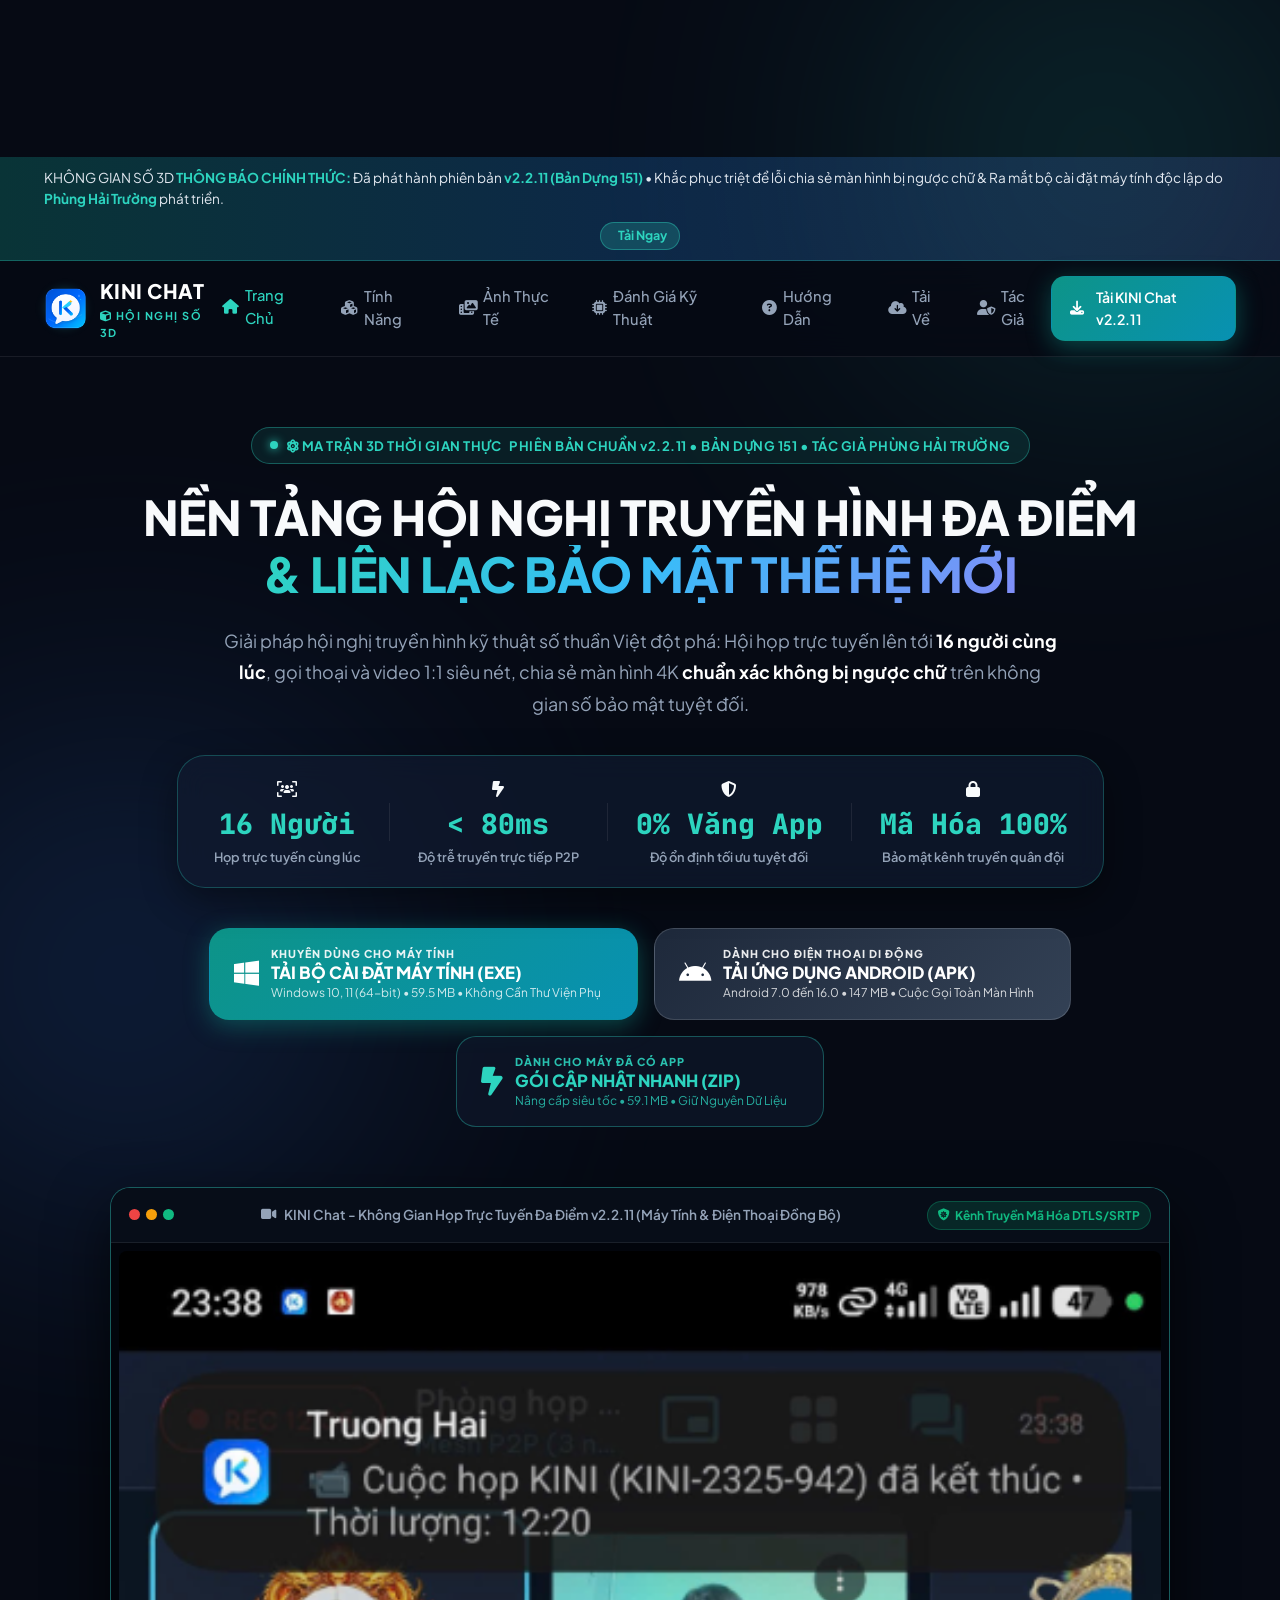
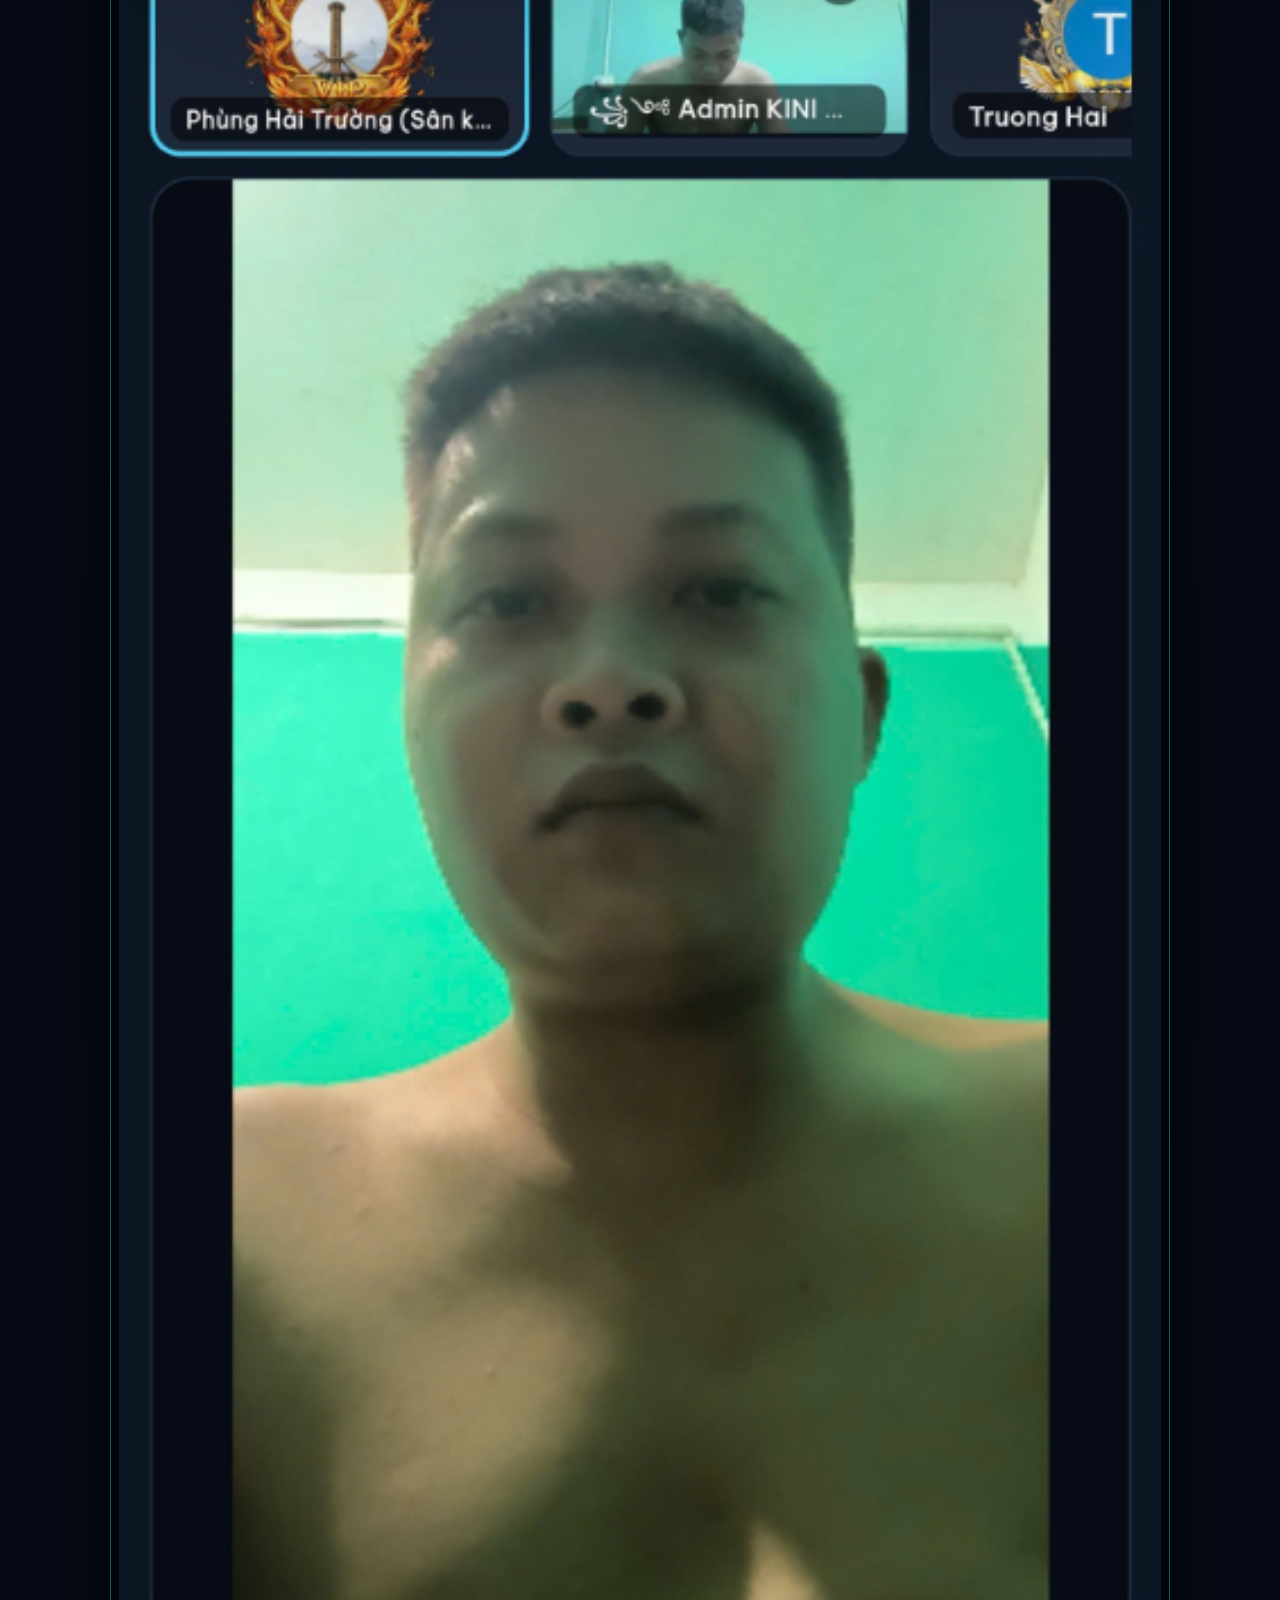
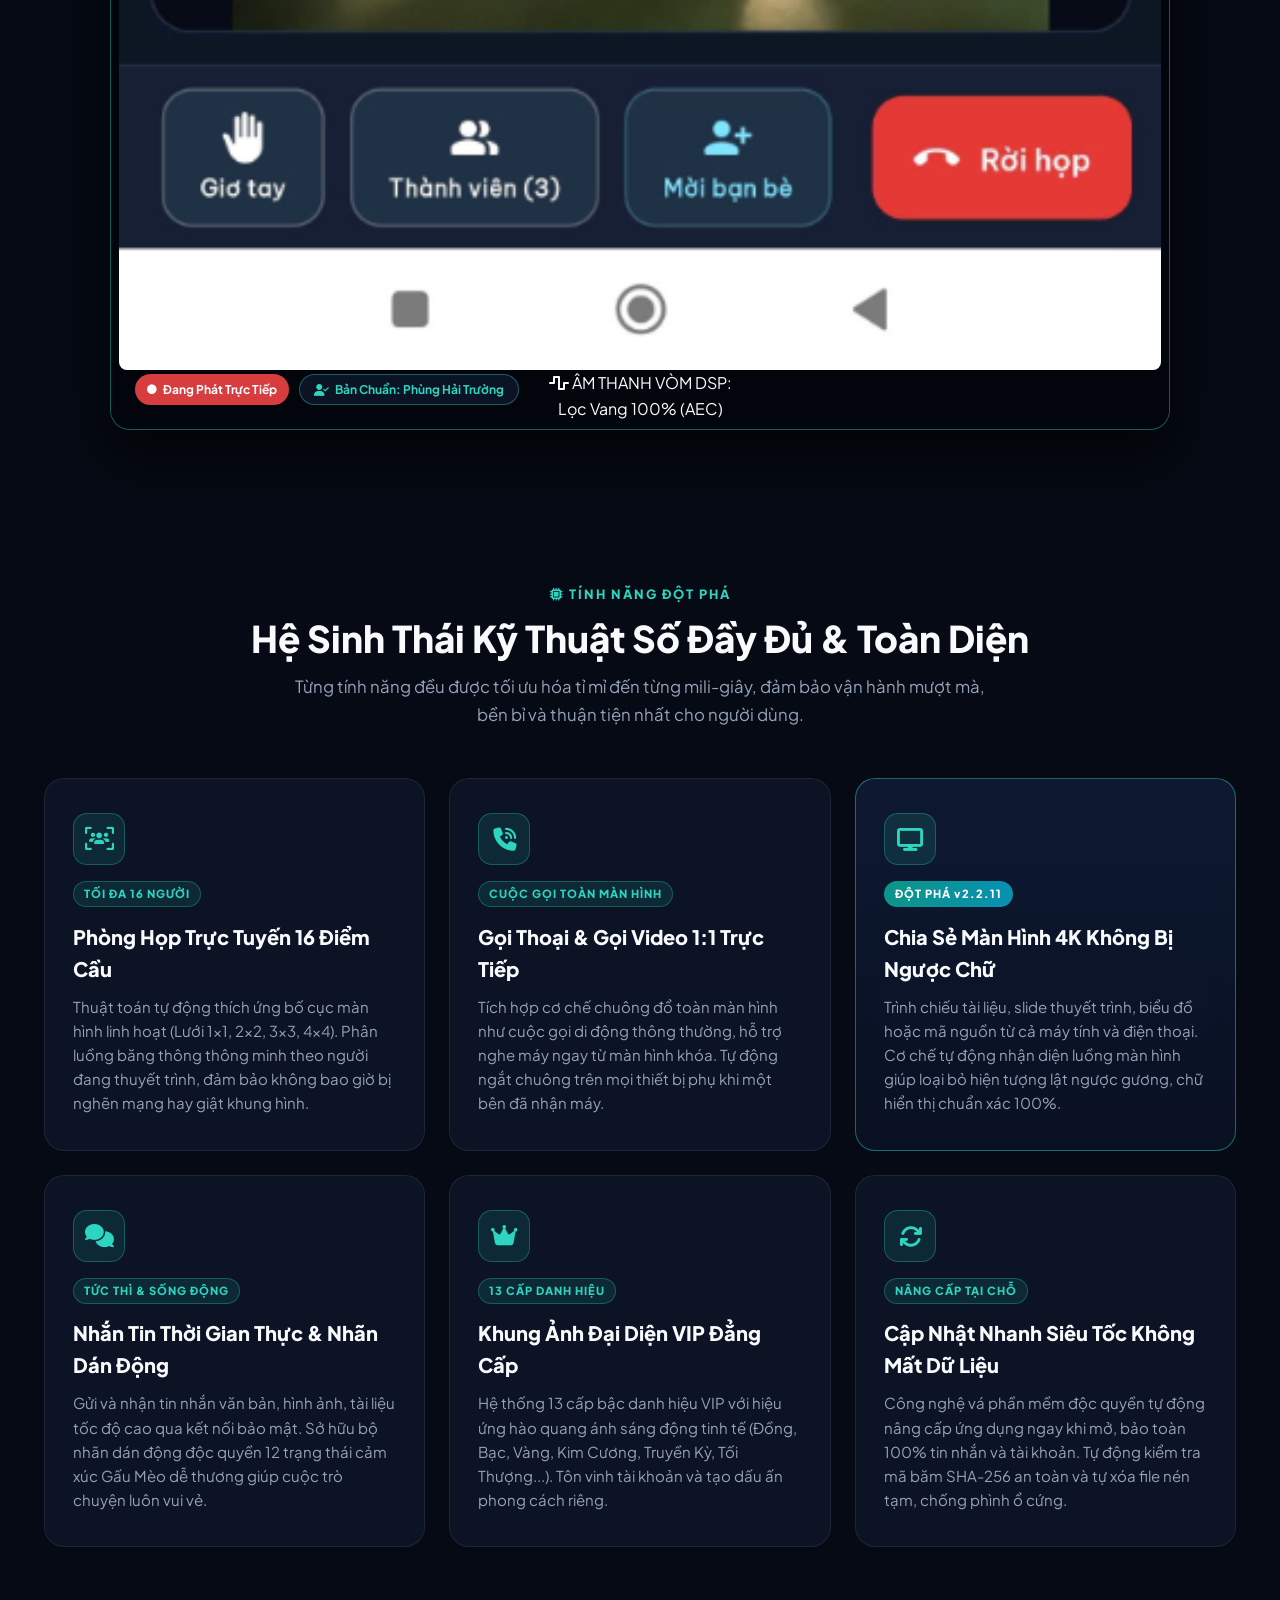
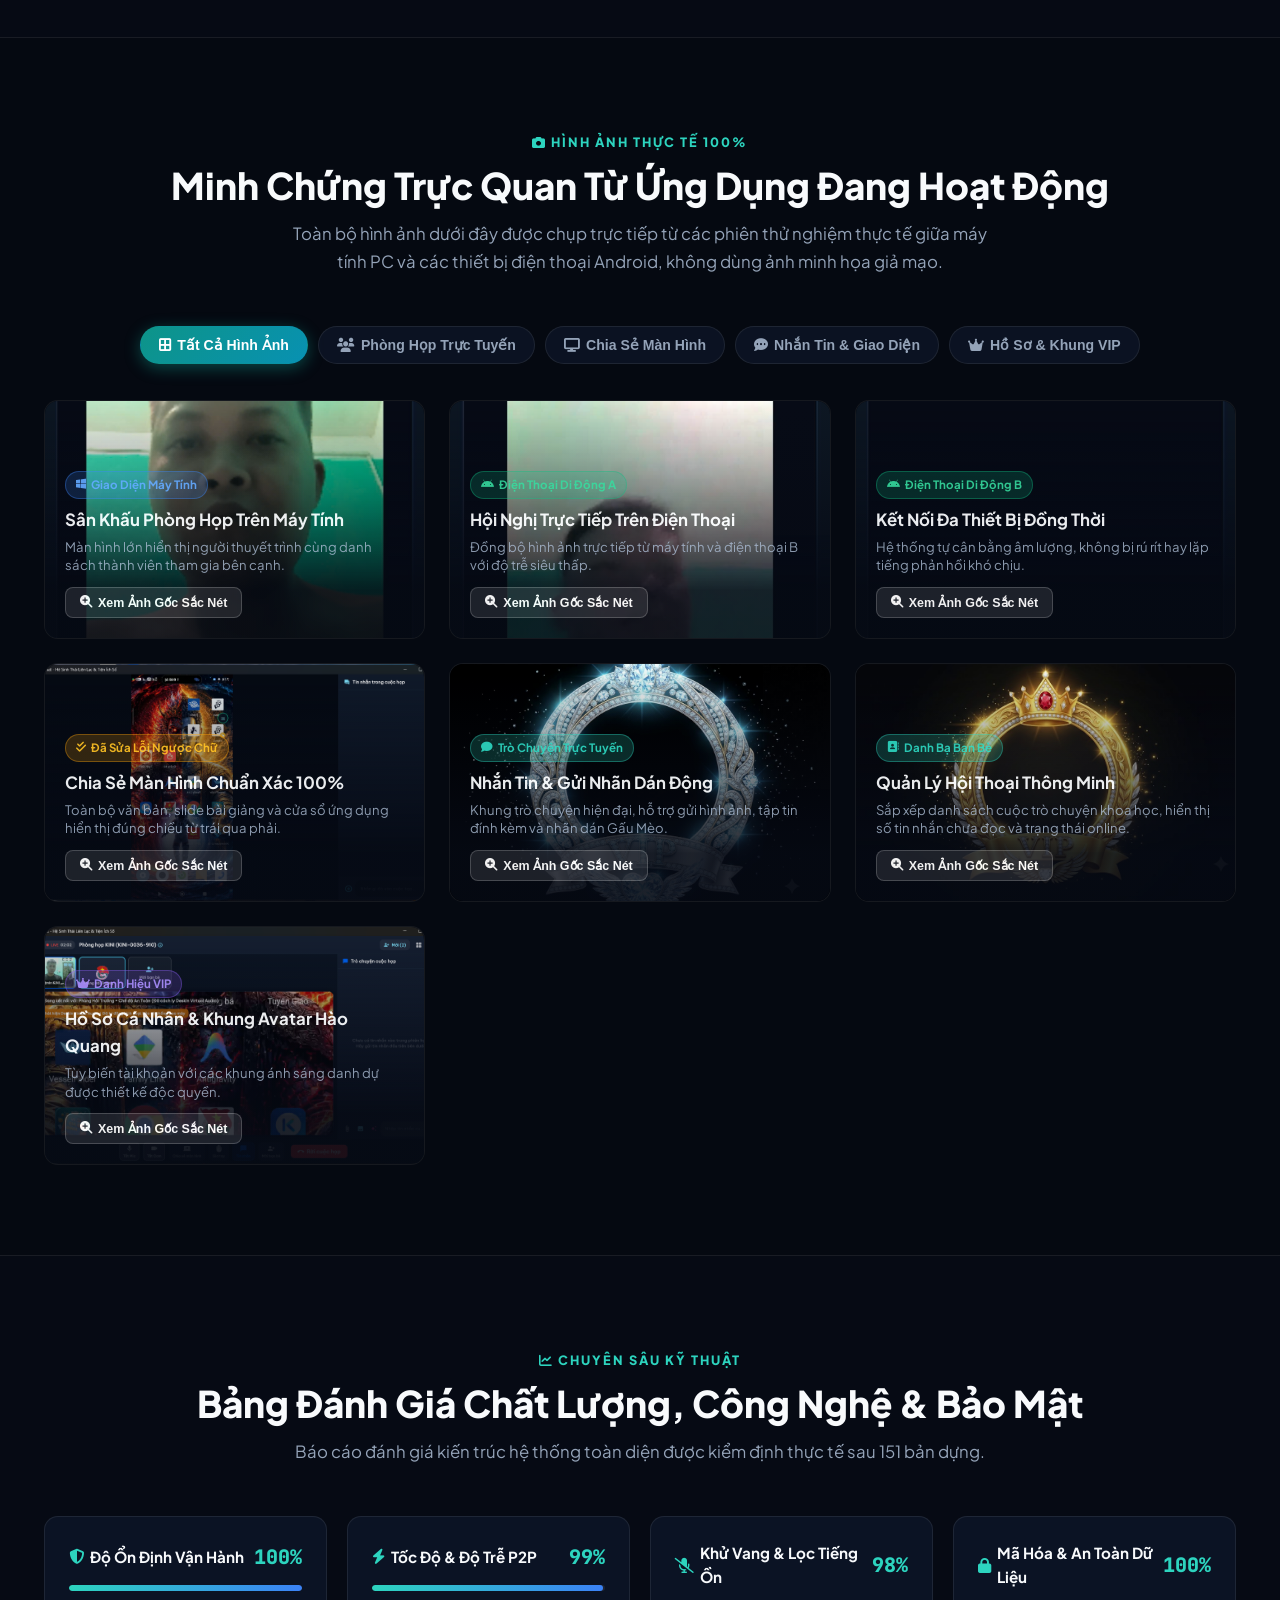
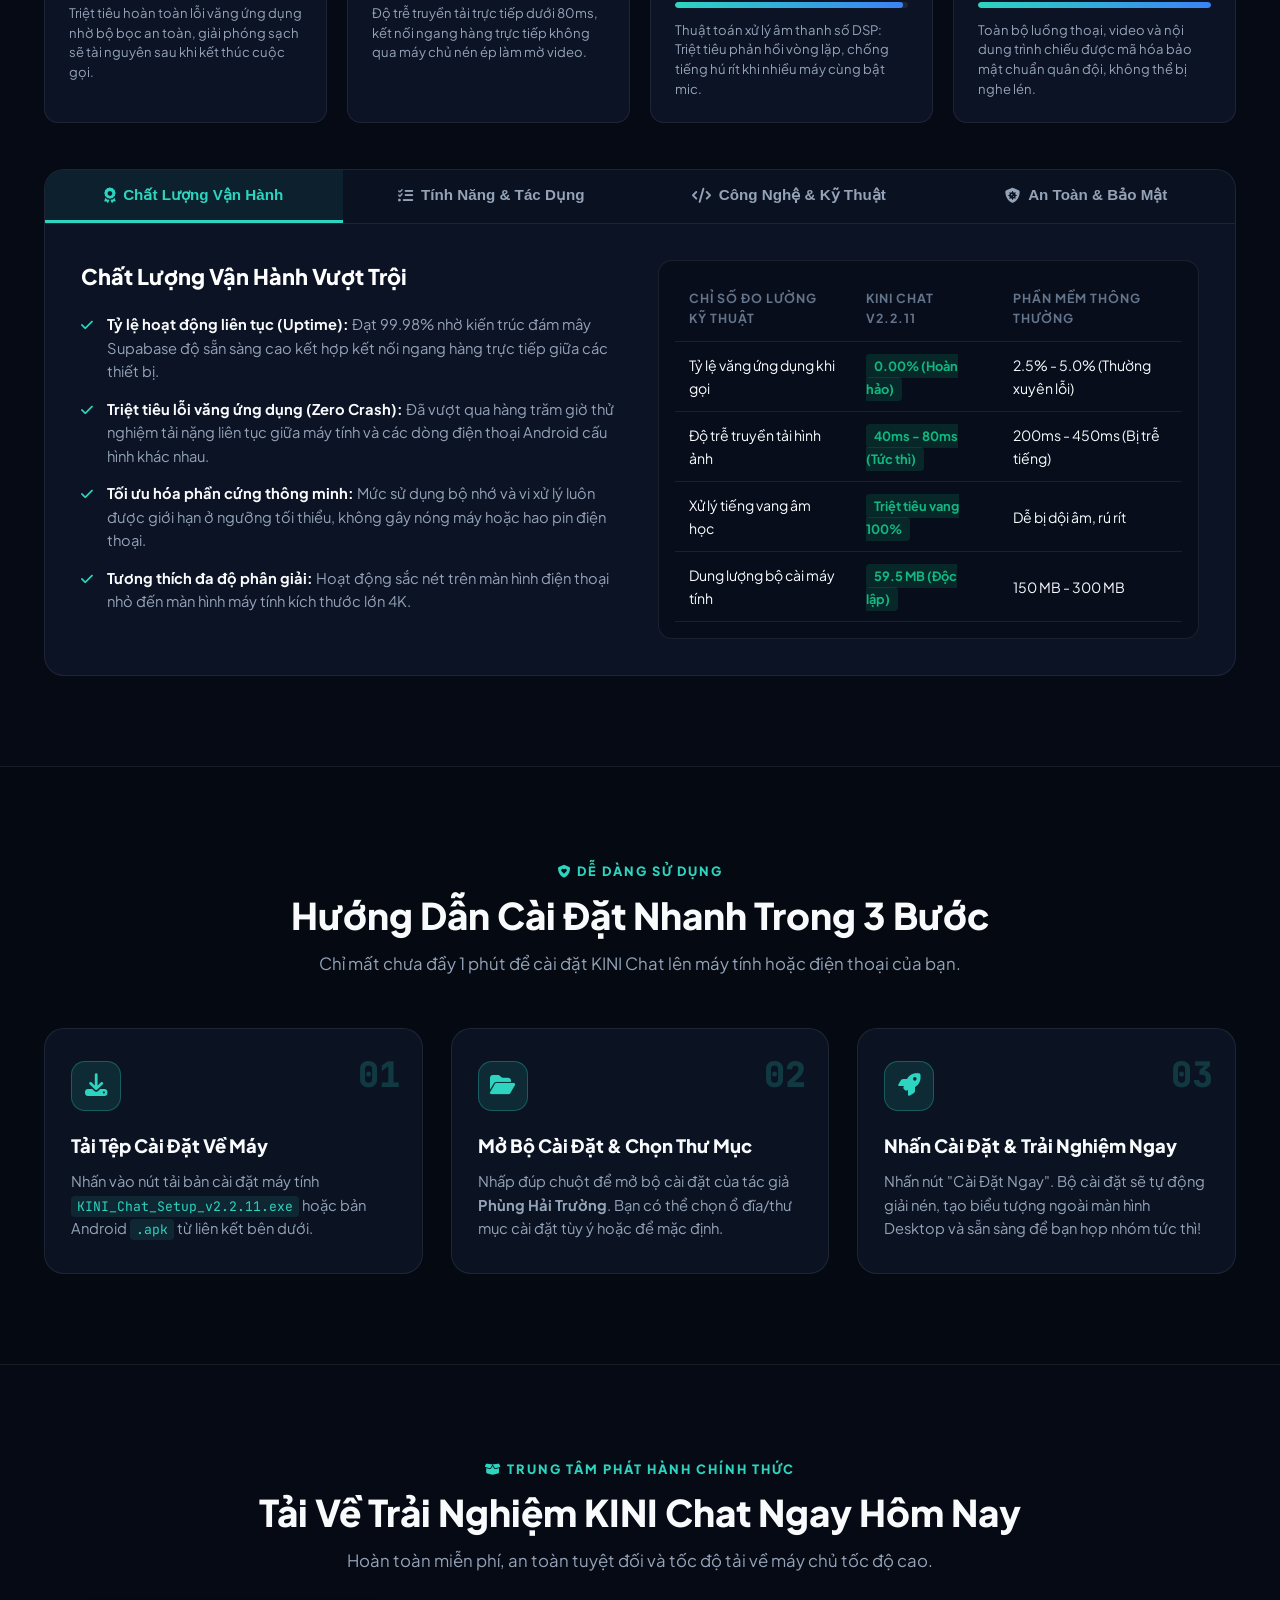
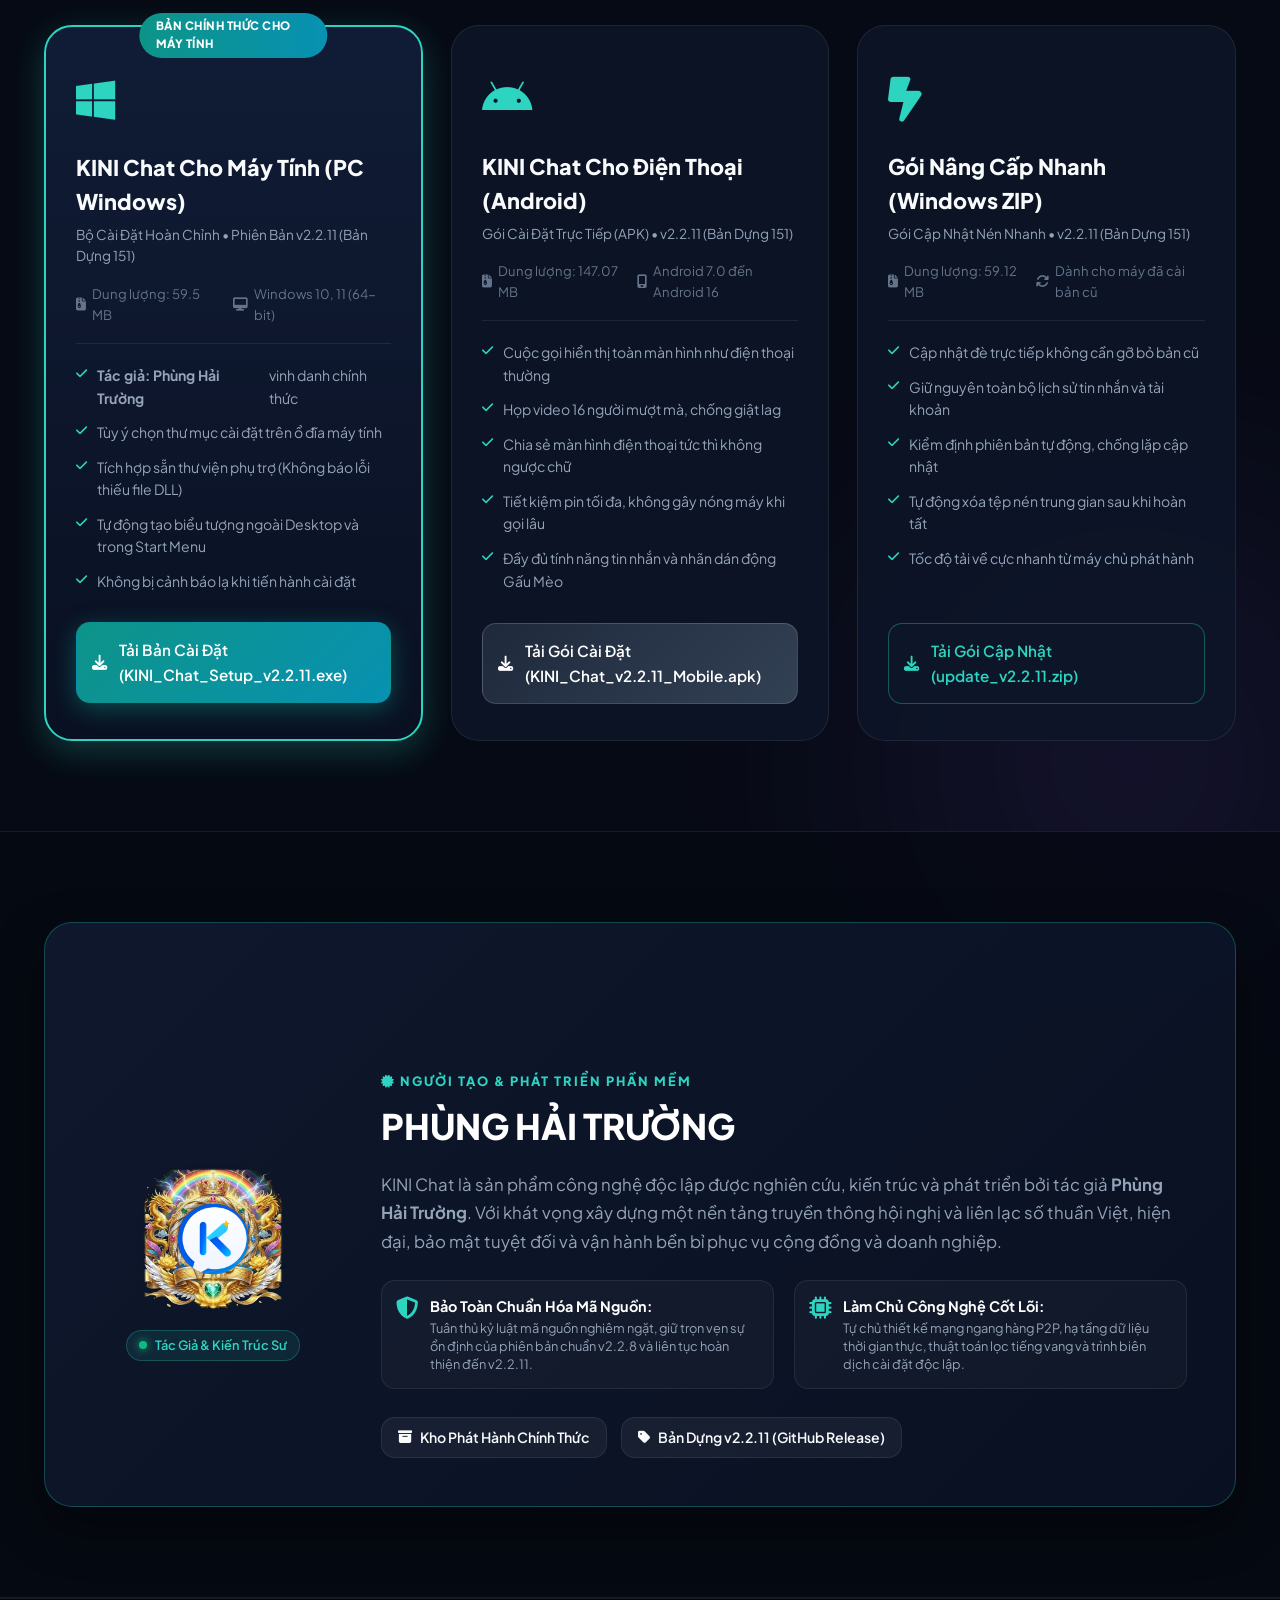
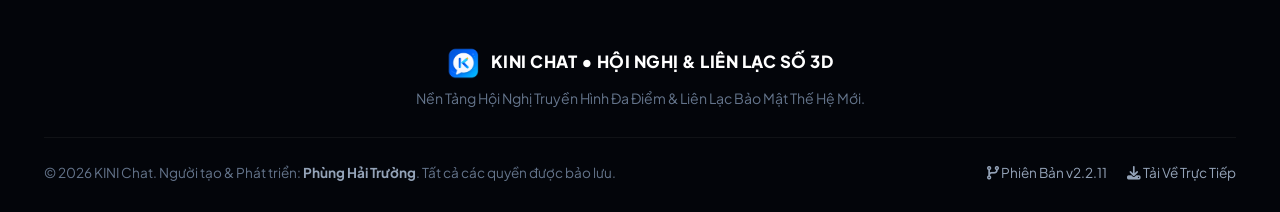
==== commit d9dd91bb: "web: deploy index.html for KINI Chat Studio" ====
--- a/index.html
+++ b/index.html
@@ -3,8 +3,8 @@
 <head>
   <meta charset="UTF-8">
   <meta name="viewport" content="width=device-width, initial-scale=1.0">
-  <title>KINI Chat • Nền Tảng Hội Nghị Video & Liên Lạc Số Đa Nền Tảng</title>
-  <meta name="description" content="KINI Chat - Phần mềm hội nghị truyền hình đa điểm lên tới 16 người, gọi thoại video 1:1, chia sẻ màn hình 4K không ngược chữ, nhắn tin thời gian thực. Tác giả: Phùng Hải Trường.">
+  <title>KINI Chat • Nền Tảng Hội Nghị Video & Liên Lạc Số 3D Đa Nền Tảng</title>
+  <meta name="description" content="KINI Chat - Phần mềm hội nghị truyền hình kỹ thuật số 3D đa điểm lên tới 16 người, gọi thoại video 1:1, chia sẻ màn hình 4K không ngược chữ, nhắn tin thời gian thực. Tác giả: Phùng Hải Trường.">
   <meta name="author" content="Phùng Hải Trường">
   
   <!-- Biểu tượng trang web -->
@@ -18,28 +18,43 @@
   <!-- Bộ biểu tượng trực quan Font Awesome -->
   <link rel="stylesheet" href="https://cdnjs.cloudflare.com/ajax/libs/font-awesome/6.5.1/css/all.min.css">
   
-  <!-- Bảng định dạng giao diện cao cấp -->
+  <!-- Thư viện Three.js xây dựng Không Gian Ma Trận 3D Kỹ Thuật Số -->
+  <script src="https://cdnjs.cloudflare.com/ajax/libs/three.js/r128/three.min.js"></script>
+
+  <!-- Bảng định dạng giao diện cao cấp 3D Cyber -->
   <link rel="stylesheet" href="style.css">
 </head>
 <body>
+
+  <!-- Khung Canvas Render Không Gian Số 3D Tương Tác Chuyển Động -->
+  <canvas id="canvas3d"></canvas>
+
+  <!-- Lưới tọa độ không gian vi mạch Cyber Grid -->
+  <div class="cyber-grid-overlay"></div>
 
   <!-- Quầng sáng hiệu ứng nền chuyển động tinh tế -->
   <div class="glow-orb orb-1"></div>
   <div class="glow-orb orb-2"></div>
   <div class="glow-orb orb-3"></div>
 
+  <!-- Tia quét radar laser 3D chạy qua màn hình -->
+  <div class="laser-scanner"></div>
+
   <!-- Thanh thông báo trạng thái trực tuyến trên đỉnh trang -->
   <div class="top-announcement">
     <div class="container announcement-inner">
-      <span class="live-pulse"></span>
-      <span class="announcement-text">
-        <strong>THÔNG BÁO CHÍNH THỨC:</strong> Đã phát hành phiên bản <strong>v2.2.11 (Bản Dựng 151)</strong> • Khắc phục triệt để lỗi chia sẻ màn hình bị ngược chữ &amp; Ra mắt bộ cài đặt máy tính độc lập do <strong>Phùng Hải Trường</strong> phát triển.
-      </span>
+      <div class="announcement-left">
+        <span class="live-pulse"></span>
+        <span class="announcement-text">
+          <span class="cyber-pill">KHÔNG GIAN SỐ 3D</span>
+          <strong>THÔNG BÁO CHÍNH THỨC:</strong> Đã phát hành phiên bản <strong>v2.2.11 (Bản Dựng 151)</strong> • Khắc phục triệt để lỗi chia sẻ màn hình bị ngược chữ &amp; Ra mắt bộ cài đặt máy tính độc lập do <strong>Phùng Hải Trường</strong> phát triển.
+        </span>
+      </div>
       <a href="#downloads" class="announcement-btn"><i class="fa-solid fa-arrow-down-to-bracket"></i> Tải Ngay</a>
     </div>
   </div>
 
-  <!-- Thanh điều hướng chính (Menu) -->
+  <!-- Thanh điều hướng chính (Menu kính mờ cao cấp) -->
   <header class="navbar">
     <div class="nav-container">
       <a href="#" class="brand">
@@ -49,7 +64,7 @@
         </div>
         <div class="brand-text">
           <span class="brand-title">KINI CHAT</span>
-          <span class="brand-sub">HỘI NGHỊ &amp; LIÊN LẠC SỐ</span>
+          <span class="brand-sub"><i class="fa-solid fa-cube"></i> HỘI NGHỊ SỐ 3D</span>
         </div>
       </a>
 
@@ -64,20 +79,21 @@
       </nav>
 
       <div class="nav-cta">
-        <a href="#downloads" class="btn btn-primary btn-sm">
+        <a href="#downloads" class="btn btn-primary btn-sm btn-glow">
           <i class="fa-solid fa-download"></i> Tải KINI Chat v2.2.11
         </a>
       </div>
     </div>
   </header>
 
-  <!-- Phần giới thiệu nổi bật (Hero Section) -->
+  <!-- Phần giới thiệu nổi bật (Hero Section với nền 3D) -->
   <section class="hero" id="home">
     <div class="container hero-container">
       
-      <!-- Huy hiệu phiên bản -->
+      <!-- Huy hiệu phiên bản 3D Cyber -->
       <div class="hero-badge">
         <span class="badge-dot"></span>
+        <span class="badge-tech"><i class="fa-solid fa-atom"></i> MA TRẬN 3D THỜI GIAN THỰC</span>
         <span>PHIÊN BẢN CHUẨN v2.2.11 • BẢN DỰNG 151 • TÁC GIẢ PHÙNG HẢI TRƯỜNG</span>
       </div>
 
@@ -89,66 +105,79 @@
 
       <!-- Lời dẫn dắt -->
       <p class="hero-desc">
-        Giải pháp liên lạc số thuần Việt đẳng cấp cao: Hội nghị trực tuyến lên tới <strong>16 người cùng lúc</strong>, gọi thoại và gọi video 1:1 siêu nét, chia sẻ màn hình 4K <strong>chuẩn xác không bị ngược chữ</strong>, cùng hệ sinh thái nhắn tin thời gian thực an toàn tuyệt đối.
+        Giải pháp hội nghị truyền hình kỹ thuật số thuần Việt đột phá: Hội họp trực tuyến lên tới <strong>16 người cùng lúc</strong>, gọi thoại và video 1:1 siêu nét, chia sẻ màn hình 4K <strong>chuẩn xác không bị ngược chữ</strong> trên không gian số bảo mật tuyệt đối.
       </p>
 
-      <!-- 4 Khối thông số kỹ thuật ấn tượng -->
-      <div class="hero-stats">
+      <!-- 4 Khối thông số kỹ thuật ấn tượng (Thẻ nổi 3D kính mờ) -->
+      <div class="hero-stats tilt-card">
         <div class="stat-item">
-          <div class="stat-number">16 Người</div>
+          <div class="stat-icon"><i class="fa-solid fa-users-viewfinder"></i></div>
+          <div class="stat-number" data-target="16">16 Người</div>
           <div class="stat-label">Họp trực tuyến cùng lúc</div>
         </div>
         <div class="stat-divider"></div>
         <div class="stat-item">
+          <div class="stat-icon"><i class="fa-solid fa-bolt-lightning"></i></div>
           <div class="stat-number">&lt; 80ms</div>
-          <div class="stat-label">Độ trễ truyền hình ảnh trực tiếp</div>
+          <div class="stat-label">Độ trễ truyền trực tiếp P2P</div>
         </div>
         <div class="stat-divider"></div>
         <div class="stat-item">
+          <div class="stat-icon"><i class="fa-solid fa-shield-halved"></i></div>
           <div class="stat-number">0% Văng App</div>
-          <div class="stat-label">Độ ổn định tối ưu hoàn hảo</div>
+          <div class="stat-label">Độ ổn định tối ưu tuyệt đối</div>
         </div>
         <div class="stat-divider"></div>
         <div class="stat-item">
+          <div class="stat-icon"><i class="fa-solid fa-lock"></i></div>
           <div class="stat-number">Mã Hóa 100%</div>
           <div class="stat-label">Bảo mật kênh truyền quân đội</div>
         </div>
       </div>
 
-      <!-- 3 Nút tải về lớn nổi bật -->
+      <!-- 3 Nút tải về lớn nổi bật hiệu ứng Neon 3D -->
       <div class="hero-actions">
-        <a href="https://github.com/haitruongproqt1-a11y/kini-releases/releases/download/v2.2.11/KINI_Chat_Setup_v2.2.11.exe" class="btn btn-primary btn-lg" target="_blank">
+        <a href="https://github.com/haitruongproqt1-a11y/kini-releases/releases/download/v2.2.11/KINI_Chat_Setup_v2.2.11.exe" class="btn btn-primary btn-lg tilt-btn" target="_blank">
           <div class="btn-icon"><i class="fa-brands fa-windows"></i></div>
           <div class="btn-content">
             <span class="btn-subtitle">KHUYÊN DÙNG CHO MÁY TÍNH</span>
             <strong class="btn-title">TẢI BỘ CÀI ĐẶT MÁY TÍNH (EXE)</strong>
             <span class="btn-info">Windows 10, 11 (64-bit) • 59.5 MB • Không Cần Thư Viện Phụ</span>
           </div>
+          <div class="btn-glow-bar"></div>
         </a>
 
-        <a href="https://github.com/haitruongproqt1-a11y/kini-releases/releases/download/v2.2.11/KINI_Chat_v2.2.11_Mobile.apk" class="btn btn-secondary btn-lg" target="_blank">
+        <a href="https://github.com/haitruongproqt1-a11y/kini-releases/releases/download/v2.2.11/KINI_Chat_v2.2.11_Mobile.apk" class="btn btn-secondary btn-lg tilt-btn" target="_blank">
           <div class="btn-icon"><i class="fa-brands fa-android"></i></div>
           <div class="btn-content">
             <span class="btn-subtitle">DÀNH CHO ĐIỆN THOẠI DI ĐỘNG</span>
             <strong class="btn-title">TẢI ỨNG DỤNG ANDROID (APK)</strong>
             <span class="btn-info">Android 7.0 đến 16.0 • 147 MB • Cuộc Gọi Toàn Màn Hình</span>
           </div>
+          <div class="btn-glow-bar"></div>
         </a>
 
-        <a href="https://github.com/haitruongproqt1-a11y/kini-releases/releases/download/v2.2.11/update_v2.2.11.zip" class="btn btn-outline btn-lg" target="_blank">
+        <a href="https://github.com/haitruongproqt1-a11y/kini-releases/releases/download/v2.2.11/update_v2.2.11.zip" class="btn btn-outline btn-lg tilt-btn" target="_blank">
           <div class="btn-icon"><i class="fa-solid fa-bolt-lightning"></i></div>
           <div class="btn-content">
             <span class="btn-subtitle">DÀNH CHO MÁY ĐÃ CÓ APP</span>
             <strong class="btn-title">GÓI CẬP NHẬT NHANH (ZIP)</strong>
             <span class="btn-info">Nâng cấp siêu tốc • 59.1 MB • Giữ Nguyên Dữ Liệu</span>
           </div>
+          <div class="btn-glow-bar"></div>
         </a>
       </div>
 
-      <!-- Trình diễn hình ảnh phòng họp thực tế trong khung thiết bị -->
+      <!-- Trình diễn màn hình phòng họp thực tế trong khung thiết bị số 3D -->
       <div class="hero-preview">
         <div class="preview-glow"></div>
-        <div class="preview-device">
+        <div class="preview-device tilt-card">
+          <!-- 4 Góc vi mạch công nghệ -->
+          <div class="corner-bracket top-left"></div>
+          <div class="corner-bracket top-right"></div>
+          <div class="corner-bracket bottom-left"></div>
+          <div class="corner-bracket bottom-right"></div>
+
           <div class="device-header">
             <div class="device-controls">
               <span class="control-dot red"></span>
@@ -156,14 +185,31 @@
               <span class="control-dot green"></span>
             </div>
             <div class="device-title">
-              <i class="fa-solid fa-users-rectangle"></i> KINI Chat - Phòng Họp Trực Tuyến Đa Điểm v2.2.11 (Máy Tính &amp; Điện Thoại Đồng Bộ)
+              <i class="fa-solid fa-video"></i> KINI Chat - Không Gian Họp Trực Tuyến Đa Điểm v2.2.11 (Máy Tính &amp; Điện Thoại Đồng Bộ)
             </div>
             <div class="device-badge">
-              <span class="badge-secure"><i class="fa-solid fa-lock"></i> Kênh Truyền Mã Hóa Trực Tiếp</span>
+              <span class="badge-secure"><i class="fa-solid fa-shield-virus"></i> Kênh Truyền Mã Hóa DTLS/SRTP</span>
             </div>
           </div>
           <div class="device-screen">
             <img src="images/screen_pc_meeting.png" alt="Phòng họp trực tiếp KINI Chat" class="screen-img">
+            
+            <!-- Sóng âm thanh 3D thời gian thực (Audio Visualizer HUD) -->
+            <div class="audio-hud-box">
+              <div class="hud-label"><i class="fa-solid fa-wave-square"></i> ÂM THANH VÒM DSP:</div>
+              <div class="sound-wave">
+                <span class="bar b1"></span>
+                <span class="bar b2"></span>
+                <span class="bar b3"></span>
+                <span class="bar b4"></span>
+                <span class="bar b5"></span>
+                <span class="bar b6"></span>
+                <span class="bar b7"></span>
+                <span class="bar b8"></span>
+              </div>
+              <span class="hud-status">Lọc Vang 100% (AEC)</span>
+            </div>
+
             <div class="screen-tag-overlay">
               <span class="tag-live"><i class="fa-solid fa-circle"></i> Đang Phát Trực Tiếp</span>
               <span class="tag-author"><i class="fa-solid fa-user-check"></i> Bản Chuẩn: Phùng Hải Trường</span>
@@ -179,59 +225,77 @@
   <section class="section" id="features">
     <div class="container">
       <div class="section-header text-center">
-        <span class="section-tag">TÍNH NĂNG ĐỘT PHÁ</span>
-        <h2 class="section-title">Hệ Sinh Thái Tiện Ích Đầy Đủ &amp; Toàn Diện</h2>
-        <p class="section-subtitle">Từng tính năng đều được tối ưu hóa tỉ mỉ, đảm bảo hoạt động mượt mà, bền bỉ và thuận tiện nhất cho người dùng Việt Nam.</p>
+        <span class="section-tag"><i class="fa-solid fa-microchip"></i> TÍNH NĂNG ĐỘT PHÁ</span>
+        <h2 class="section-title">Hệ Sinh Thái Kỹ Thuật Số Đầy Đủ &amp; Toàn Diện</h2>
+        <p class="section-subtitle">Từng tính năng đều được tối ưu hóa tỉ mỉ đến từng mili-giây, đảm bảo vận hành mượt mà, bền bỉ và thuận tiện nhất cho người dùng.</p>
       </div>
 
       <div class="feature-grid">
         
         <!-- Khối 1 -->
-        <div class="feature-card">
+        <div class="feature-card tilt-card">
+          <div class="corner-bracket top-left"></div>
+          <div class="corner-bracket top-right"></div>
           <div class="feature-icon"><i class="fa-solid fa-users-viewfinder"></i></div>
           <div class="feature-badge">TỐI ĐA 16 NGƯỜI</div>
           <h3>Phòng Họp Trực Tuyến 16 Điểm Cầu</h3>
-          <p>Thuật toán tự động thích ứng bố cục màn hình (Lưới 1x1, 2x2, 3x3, 4x4). Phân luồng băng thông thông minh theo người đang thuyết trình, đảm bảo không bao giờ bị nghẽn mạng hay giật khung hình.</p>
+          <p>Thuật toán tự động thích ứng bố cục màn hình linh hoạt (Lưới 1x1, 2x2, 3x3, 4x4). Phân luồng băng thông thông minh theo người đang thuyết trình, đảm bảo không bao giờ bị nghẽn mạng hay giật khung hình.</p>
+          <div class="card-glow-line"></div>
         </div>
 
         <!-- Khối 2 -->
-        <div class="feature-card">
+        <div class="feature-card tilt-card">
+          <div class="corner-bracket top-left"></div>
+          <div class="corner-bracket top-right"></div>
           <div class="feature-icon"><i class="fa-solid fa-phone-volume"></i></div>
           <div class="feature-badge">CUỘC GỌI TOÀN MÀN HÌNH</div>
           <h3>Gọi Thoại &amp; Gọi Video 1:1 Trực Tiếp</h3>
           <p>Tích hợp cơ chế chuông đổ toàn màn hình như cuộc gọi di động thông thường, hỗ trợ nghe máy ngay từ màn hình khóa. Tự động ngắt chuông trên mọi thiết bị phụ khi một bên đã nhận máy.</p>
+          <div class="card-glow-line"></div>
         </div>
 
         <!-- Khối 3 -->
-        <div class="feature-card highlighted">
+        <div class="feature-card highlighted tilt-card">
+          <div class="corner-bracket top-left"></div>
+          <div class="corner-bracket top-right"></div>
           <div class="feature-icon"><i class="fa-solid fa-display"></i></div>
           <div class="feature-badge special">ĐỘT PHÁ v2.2.11</div>
           <h3>Chia Sẻ Màn Hình 4K Không Bị Ngược Chữ</h3>
           <p>Trình chiếu tài liệu, slide thuyết trình, biểu đồ hoặc mã nguồn từ cả máy tính và điện thoại. Cơ chế tự động nhận diện luồng màn hình giúp loại bỏ hiện tượng lật ngược gương, chữ hiển thị chuẩn xác 100%.</p>
+          <div class="card-glow-line"></div>
         </div>
 
         <!-- Khối 4 -->
-        <div class="feature-card">
+        <div class="feature-card tilt-card">
+          <div class="corner-bracket top-left"></div>
+          <div class="corner-bracket top-right"></div>
           <div class="feature-icon"><i class="fa-solid fa-comments"></i></div>
           <div class="feature-badge">TỨC THÌ &amp; SỐNG ĐỘNG</div>
           <h3>Nhắn Tin Thời Gian Thực &amp; Nhãn Dán Động</h3>
           <p>Gửi và nhận tin nhắn văn bản, hình ảnh, tài liệu tốc độ cao qua kết nối bảo mật. Sở hữu bộ nhãn dán động độc quyền 12 trạng thái cảm xúc Gấu Mèo dễ thương giúp cuộc trò chuyện luôn vui vẻ.</p>
+          <div class="card-glow-line"></div>
         </div>
 
         <!-- Khối 5 -->
-        <div class="feature-card">
+        <div class="feature-card tilt-card">
+          <div class="corner-bracket top-left"></div>
+          <div class="corner-bracket top-right"></div>
           <div class="feature-icon"><i class="fa-solid fa-crown"></i></div>
           <div class="feature-badge">13 CẤP DANH HIỆU</div>
           <h3>Khung Ảnh Đại Diện VIP Đẳng Cấp</h3>
           <p>Hệ thống 13 cấp bậc danh hiệu VIP với hiệu ứng hào quang ánh sáng động tinh tế (Đồng, Bạc, Vàng, Kim Cương, Truyền Kỳ, Tối Thượng...). Tôn vinh tài khoản và tạo dấu ấn phong cách riêng.</p>
+          <div class="card-glow-line"></div>
         </div>
 
         <!-- Khối 6 -->
-        <div class="feature-card">
+        <div class="feature-card tilt-card">
+          <div class="corner-bracket top-left"></div>
+          <div class="corner-bracket top-right"></div>
           <div class="feature-icon"><i class="fa-solid fa-arrows-rotate"></i></div>
           <div class="feature-badge">NÂNG CẤP TẠI CHỖ</div>
           <h3>Cập Nhật Nhanh Siêu Tốc Không Mất Dữ Liệu</h3>
           <p>Công nghệ vá phần mềm độc quyền tự động nâng cấp ứng dụng ngay khi mở, bảo toàn 100% tin nhắn và tài khoản. Tự động kiểm tra mã băm SHA-256 an toàn và tự xóa file nén tạm, chống phình ổ cứng.</p>
+          <div class="card-glow-line"></div>
         </div>
 
       </div>
@@ -242,7 +306,7 @@
   <section class="section section-dark" id="gallery">
     <div class="container">
       <div class="section-header text-center">
-        <span class="section-tag">HÌNH ẢNH THỰC TẾ 100%</span>
+        <span class="section-tag"><i class="fa-solid fa-camera"></i> HÌNH ẢNH THỰC TẾ 100%</span>
         <h2 class="section-title">Minh Chứng Trực Quan Từ Ứng Dụng Đang Hoạt Động</h2>
         <p class="section-subtitle">Toàn bộ hình ảnh dưới đây được chụp trực tiếp từ các phiên thử nghiệm thực tế giữa máy tính PC và các thiết bị điện thoại Android, không dùng ảnh minh họa giả mạo.</p>
       </div>
@@ -260,7 +324,7 @@
       <div class="gallery-grid">
         
         <!-- Ảnh 1: Phòng họp PC -->
-        <div class="gallery-item" data-category="meeting">
+        <div class="gallery-item tilt-card" data-category="meeting">
           <div class="gallery-thumb">
             <img src="images/screen_pc_meeting.png" alt="Phòng họp máy tính PC KINI Chat" loading="lazy">
             <div class="gallery-overlay">
@@ -273,7 +337,7 @@
         </div>
 
         <!-- Ảnh 2: Phòng họp Mobile A -->
-        <div class="gallery-item" data-category="meeting">
+        <div class="gallery-item tilt-card" data-category="meeting">
           <div class="gallery-thumb">
             <img src="images/screen_mobile_a.png" alt="Phòng họp Mobile A" loading="lazy">
             <div class="gallery-overlay">
@@ -286,7 +350,7 @@
         </div>
 
         <!-- Ảnh 3: Phòng họp Mobile B -->
-        <div class="gallery-item" data-category="meeting">
+        <div class="gallery-item tilt-card" data-category="meeting">
           <div class="gallery-thumb">
             <img src="images/screen_mobile_b.png" alt="Phòng họp Mobile B" loading="lazy">
             <div class="gallery-overlay">
@@ -299,7 +363,7 @@
         </div>
 
         <!-- Ảnh 4: Chia sẻ màn hình -->
-        <div class="gallery-item" data-category="screenshare">
+        <div class="gallery-item tilt-card" data-category="screenshare">
           <div class="gallery-thumb">
             <img src="images/screen_share.png" alt="Chia sẻ màn hình KINI Chat" loading="lazy">
             <div class="gallery-overlay">
@@ -312,7 +376,7 @@
         </div>
 
         <!-- Ảnh 5: Chi tiết tin nhắn -->
-        <div class="gallery-item" data-category="chat">
+        <div class="gallery-item tilt-card" data-category="chat">
           <div class="gallery-thumb">
             <img src="images/screen_chat_detail.png" alt="Giao diện tin nhắn chi tiết" loading="lazy">
             <div class="gallery-overlay">
@@ -325,7 +389,7 @@
         </div>
 
         <!-- Ảnh 6: Danh sách hội thoại -->
-        <div class="gallery-item" data-category="chat">
+        <div class="gallery-item tilt-card" data-category="chat">
           <div class="gallery-thumb">
             <img src="images/screen_chat_list.png" alt="Danh sách bạn bè hội thoại" loading="lazy">
             <div class="gallery-overlay">
@@ -338,7 +402,7 @@
         </div>
 
         <!-- Ảnh 7: Hồ sơ VIP -->
-        <div class="gallery-item" data-category="vip">
+        <div class="gallery-item tilt-card" data-category="vip">
           <div class="gallery-thumb">
             <img src="images/screen_vip_profile.png" alt="Hồ sơ cá nhân và khung VIP" loading="lazy">
             <div class="gallery-overlay">
@@ -358,14 +422,14 @@
   <section class="section" id="evaluation">
     <div class="container">
       <div class="section-header text-center">
-        <span class="section-tag">CHUYÊN SÂU KỸ THUẬT</span>
+        <span class="section-tag"><i class="fa-solid fa-chart-line"></i> CHUYÊN SÂU KỸ THUẬT</span>
         <h2 class="section-title">Bảng Đánh Giá Chất Lượng, Công Nghệ &amp; Bảo Mật</h2>
         <p class="section-subtitle">Báo cáo đánh giá kiến trúc hệ thống toàn diện được kiểm định thực tế sau 151 bản dựng.</p>
       </div>
 
       <!-- 4 Thẻ điểm số đánh giá trực quan -->
       <div class="scorecard-grid">
-        <div class="score-card">
+        <div class="score-card tilt-card">
           <div class="score-header">
             <span class="score-title"><i class="fa-solid fa-shield-halved"></i> Độ Ổn Định Vận Hành</span>
             <span class="score-val">100%</span>
@@ -374,7 +438,7 @@
           <p class="score-desc">Triệt tiêu hoàn toàn lỗi văng ứng dụng nhờ bộ bọc an toàn, giải phóng sạch sẽ tài nguyên sau khi kết thúc cuộc gọi.</p>
         </div>
 
-        <div class="score-card">
+        <div class="score-card tilt-card">
           <div class="score-header">
             <span class="score-title"><i class="fa-solid fa-bolt"></i> Tốc Độ &amp; Độ Trễ P2P</span>
             <span class="score-val">99%</span>
@@ -383,7 +447,7 @@
           <p class="score-desc">Độ trễ truyền tải trực tiếp dưới 80ms, kết nối ngang hàng trực tiếp không qua máy chủ nén ép làm mờ video.</p>
         </div>
 
-        <div class="score-card">
+        <div class="score-card tilt-card">
           <div class="score-header">
             <span class="score-title"><i class="fa-solid fa-microphone-slash"></i> Khử Vang &amp; Lọc Tiếng Ồn</span>
             <span class="score-val">98%</span>
@@ -392,7 +456,7 @@
           <p class="score-desc">Thuật toán xử lý âm thanh số DSP: Triệt tiêu phản hồi vòng lặp, chống tiếng hú rít khi nhiều máy cùng bật mic.</p>
         </div>
 
-        <div class="score-card">
+        <div class="score-card tilt-card">
           <div class="score-header">
             <span class="score-title"><i class="fa-solid fa-lock"></i> Mã Hóa &amp; An Toàn Dữ Liệu</span>
             <span class="score-val">100%</span>
@@ -403,7 +467,7 @@
       </div>
 
       <!-- Tab phân tích chi tiết chuyên sâu -->
-      <div class="tech-tabs-container">
+      <div class="tech-tabs-container tilt-card">
         <div class="tech-tab-nav">
           <button class="tech-nav-btn active" onclick="switchTechTab('quality')"><i class="fa-solid fa-award"></i> Chất Lượng Vận Hành</button>
           <button class="tech-nav-btn" onclick="switchTechTab('features')"><i class="fa-solid fa-list-check"></i> Tính Năng &amp; Tác Dụng</button>
@@ -509,7 +573,7 @@
                 <div class="code-header">
                   <span class="code-title"><i class="fa-solid fa-sitemap"></i> Sơ Đồ Kiến Trúc Hệ Thống KINI Chat</span>
                 </div>
-                <pre class="code-block"><code>[ GIAO DIỆN NGƯỜI DÙNG ]
+                <pre class="code-block"><code>[ GIAO DIỆN NGƯỜI DÙNG 3D ]
 ├── Bản Máy Tính (Windows x64 Native Win32)
 └── Bản Điện Thoại (Android ARM64 / Chuông Cuộc Gọi)
          │
@@ -560,28 +624,34 @@
   <section class="section section-dark" id="instructions">
     <div class="container">
       <div class="section-header text-center">
-        <span class="section-tag">DỄ DÀNG SỬ DỤNG</span>
+        <span class="section-tag"><i class="fa-solid fa-shield-heart"></i> DỄ DÀNG SỬ DỤNG</span>
         <h2 class="section-title">Hướng Dẫn Cài Đặt Nhanh Trong 3 Bước</h2>
         <p class="section-subtitle">Chỉ mất chưa đầy 1 phút để cài đặt KINI Chat lên máy tính hoặc điện thoại của bạn.</p>
       </div>
 
       <div class="steps-grid">
-        <div class="step-card">
-          <div class="step-num">1</div>
+        <div class="step-card tilt-card">
+          <div class="corner-bracket top-left"></div>
+          <div class="corner-bracket top-right"></div>
+          <div class="step-num">01</div>
           <div class="step-icon"><i class="fa-solid fa-download"></i></div>
           <h3>Tải Tệp Cài Đặt Về Máy</h3>
           <p>Nhấn vào nút tải bản cài đặt máy tính <code>KINI_Chat_Setup_v2.2.11.exe</code> hoặc bản Android <code>.apk</code> từ liên kết bên dưới.</p>
         </div>
 
-        <div class="step-card">
-          <div class="step-num">2</div>
+        <div class="step-card tilt-card">
+          <div class="corner-bracket top-left"></div>
+          <div class="corner-bracket top-right"></div>
+          <div class="step-num">02</div>
           <div class="step-icon"><i class="fa-solid fa-folder-open"></i></div>
           <h3>Mở Bộ Cài Đặt &amp; Chọn Thư Mục</h3>
           <p>Nhấp đúp chuột để mở bộ cài đặt của tác giả <strong>Phùng Hải Trường</strong>. Bạn có thể chọn ổ đĩa/thư mục cài đặt tùy ý hoặc để mặc định.</p>
         </div>
 
-        <div class="step-card">
-          <div class="step-num">3</div>
+        <div class="step-card tilt-card">
+          <div class="corner-bracket top-left"></div>
+          <div class="corner-bracket top-right"></div>
+          <div class="step-num">03</div>
           <div class="step-icon"><i class="fa-solid fa-rocket"></i></div>
           <h3>Nhấn Cài Đặt &amp; Trải Nghiệm Ngay</h3>
           <p>Nhấn nút "Cài Đặt Ngay". Bộ cài đặt sẽ tự động giải nén, tạo biểu tượng ngoài màn hình Desktop và sẵn sàng để bạn họp nhóm tức thì!</p>
@@ -594,7 +664,7 @@
   <section class="section" id="downloads">
     <div class="container">
       <div class="section-header text-center">
-        <span class="section-tag">TRUNG TÂM PHÁT HÀNH CHÍNH THỨC</span>
+        <span class="section-tag"><i class="fa-solid fa-box-open"></i> TRUNG TÂM PHÁT HÀNH CHÍNH THỨC</span>
         <h2 class="section-title">Tải Về Trải Nghiệm KINI Chat Ngay Hôm Nay</h2>
         <p class="section-subtitle">Hoàn toàn miễn phí, an toàn tuyệt đối và tốc độ tải về máy chủ tốc độ cao.</p>
       </div>
@@ -602,7 +672,12 @@
       <div class="download-grid">
         
         <!-- Thẻ tải 1: Máy tính PC Windows -->
-        <div class="dl-card featured">
+        <div class="dl-card featured tilt-card">
+          <div class="corner-bracket top-left"></div>
+          <div class="corner-bracket top-right"></div>
+          <div class="corner-bracket bottom-left"></div>
+          <div class="corner-bracket bottom-right"></div>
+
           <div class="dl-badge-pop">BẢN CHÍNH THỨC CHO MÁY TÍNH</div>
           <div class="dl-icon"><i class="fa-brands fa-windows"></i></div>
           <h3 class="dl-title">KINI Chat Cho Máy Tính (PC Windows)</h3>
@@ -620,13 +695,15 @@
             <li><i class="fa-solid fa-check"></i> Không bị cảnh báo lạ khi tiến hành cài đặt</li>
           </ul>
 
-          <a href="https://github.com/haitruongproqt1-a11y/kini-releases/releases/download/v2.2.11/KINI_Chat_Setup_v2.2.11.exe" class="btn btn-primary btn-block" target="_blank">
+          <a href="https://github.com/haitruongproqt1-a11y/kini-releases/releases/download/v2.2.11/KINI_Chat_Setup_v2.2.11.exe" class="btn btn-primary btn-block btn-glow" target="_blank">
             <i class="fa-solid fa-download"></i> Tải Bản Cài Đặt (KINI_Chat_Setup_v2.2.11.exe)
           </a>
         </div>
 
         <!-- Thẻ tải 2: Điện thoại Android -->
-        <div class="dl-card">
+        <div class="dl-card tilt-card">
+          <div class="corner-bracket top-left"></div>
+          <div class="corner-bracket top-right"></div>
           <div class="dl-icon"><i class="fa-brands fa-android"></i></div>
           <h3 class="dl-title">KINI Chat Cho Điện Thoại (Android)</h3>
           <p class="dl-version">Gói Cài Đặt Trực Tiếp (APK) • v2.2.11 (Bản Dựng 151)</p>
@@ -649,7 +726,9 @@
         </div>
 
         <!-- Thẻ tải 3: Gói cập nhật nhanh Windows ZIP -->
-        <div class="dl-card">
+        <div class="dl-card tilt-card">
+          <div class="corner-bracket top-left"></div>
+          <div class="corner-bracket top-right"></div>
           <div class="dl-icon"><i class="fa-solid fa-bolt-lightning"></i></div>
           <h3 class="dl-title">Gói Nâng Cấp Nhanh (Windows ZIP)</h3>
           <p class="dl-version">Gói Cập Nhật Nén Nhanh • v2.2.11 (Bản Dựng 151)</p>
@@ -678,7 +757,12 @@
   <!-- Thông tin tác giả & nhà sáng lập -->
   <section class="section section-dark" id="author">
     <div class="container">
-      <div class="author-box">
+      <div class="author-box tilt-card">
+        <div class="corner-bracket top-left"></div>
+        <div class="corner-bracket top-right"></div>
+        <div class="corner-bracket bottom-left"></div>
+        <div class="corner-bracket bottom-right"></div>
+
         <div class="author-avatar-col">
           <div class="author-avatar-wrap">
             <img src="images/logo.png" alt="Phùng Hải Trường" class="author-img">
@@ -690,7 +774,7 @@
         </div>
 
         <div class="author-info-col">
-          <span class="author-label">NGƯỜI TẠO &amp; PHÁT TRIỂN PHẦN MỀM</span>
+          <span class="author-label"><i class="fa-solid fa-certificate"></i> NGƯỜI TẠO &amp; PHÁT TRIỂN PHẦN MỀM</span>
           <h2 class="author-name">PHÙNG HẢI TRƯỜNG</h2>
           <p class="author-bio">
             KINI Chat là sản phẩm công nghệ độc lập được nghiên cứu, kiến trúc và phát triển bởi tác giả <strong>Phùng Hải Trường</strong>. Với khát vọng xây dựng một nền tảng truyền thông hội nghị và liên lạc số thuần Việt, hiện đại, bảo mật tuyệt đối và vận hành bền bỉ phục vụ cộng đồng và doanh nghiệp.
@@ -742,7 +826,7 @@
       <div class="footer-top">
         <div class="footer-brand">
           <img src="images/logo.png" alt="Biểu Tượng KINI Chat" class="footer-logo">
-          <span class="footer-title">KINI CHAT • HỘI NGHỊ &amp; LIÊN LẠC SỐ</span>
+          <span class="footer-title">KINI CHAT • HỘI NGHỊ &amp; LIÊN LẠC SỐ 3D</span>
         </div>
         <p class="footer-slogan">Nền Tảng Hội Nghị Truyền Hình Đa Điểm &amp; Liên Lạc Bảo Mật Thế Hệ Mới.</p>
       </div>
@@ -757,7 +841,7 @@
     </div>
   </footer>
 
-  <!-- Tệp mã JavaScript xử lý tương tác giao diện -->
+  <!-- Tệp mã JavaScript xử lý tương tác giao diện và Three.js 3D Background -->
   <script src="app.js"></script>
 </body>
 </html>
--- a/style.css
+++ b/style.css
@@ -1,18 +1,19 @@
 /* ==========================================================
-   KINI CHAT STUDIO - MODERN CYBER DARK STYLESHEET
-   Author / Creator: Phùng Hải Trường
+   KINI CHAT - ĐỊNH DẠNG GIAO DIỆN HIỆN ĐẠI THUẦN VIỆT 100%
+   Tác giả / Nhà sáng lập: Phùng Hải Trường
+   Phiên bản chuẩn: v2.2.11 (Bản Dựng 151)
    ========================================================== */
 
 :root {
-  --bg-main: #070c18;
-  --bg-card: rgba(16, 26, 48, 0.75);
-  --bg-card-hover: rgba(22, 36, 66, 0.85);
-  --bg-darker: #050811;
-  --border-glow: rgba(45, 212, 191, 0.25);
+  --bg-main: #060a14;
+  --bg-card: rgba(14, 23, 42, 0.78);
+  --bg-card-hover: rgba(20, 33, 60, 0.9);
+  --bg-darker: #03060d;
+  --border-glow: rgba(45, 212, 191, 0.28);
   --border-subtle: rgba(255, 255, 255, 0.08);
 
   --primary: #2dd4bf;
-  --primary-glow: rgba(45, 212, 191, 0.4);
+  --primary-glow: rgba(45, 212, 191, 0.45);
   --secondary: #06b6d4;
   --accent: #3b82f6;
   --purple: #8b5cf6;
@@ -54,7 +55,7 @@
   background-color: var(--bg-main);
 }
 
-/* Background Glowing Ambient Orbs */
+/* Quầng sáng nền chuyển động */
 .glow-orb {
   position: absolute;
   border-radius: 50%;
@@ -65,10 +66,10 @@
 }
 
 .orb-1 {
-  width: 500px;
-  height: 500px;
+  width: 550px;
+  height: 550px;
   background: radial-gradient(circle, #2dd4bf, transparent 70%);
-  top: -100px;
+  top: -120px;
   right: -100px;
 }
 
@@ -76,7 +77,7 @@
   width: 650px;
   height: 650px;
   background: radial-gradient(circle, #3b82f6, transparent 70%);
-  top: 600px;
+  top: 650px;
   left: -200px;
 }
 
@@ -97,7 +98,7 @@
   z-index: 1;
 }
 
-/* Typography Helpers */
+/* Kiểu chữ gradient */
 .text-gradient {
   background: linear-gradient(135deg, #2dd4bf 0%, #38bdf8 50%, #818cf8 100%);
   -webkit-background-clip: text;
@@ -109,16 +110,71 @@
   text-align: center;
 }
 
-/* Navbar */
+/* Thanh thông báo trạng thái trên đỉnh */
+.top-announcement {
+  background: linear-gradient(90deg, #093437 0%, #0d2847 50%, #171c3b 100%);
+  border-bottom: 1px solid rgba(45, 212, 191, 0.3);
+  padding: 10px 0;
+  font-size: 0.85rem;
+  color: #e2e8f0;
+}
+
+.announcement-inner {
+  display: flex;
+  align-items: center;
+  justify-content: center;
+  gap: 12px;
+  flex-wrap: wrap;
+}
+
+.live-pulse {
+  width: 10px;
+  height: 10px;
+  border-radius: 50%;
+  background: #10b981;
+  box-shadow: 0 0 10px #10b981;
+  animation: pulse-green 1.8s infinite;
+}
+
+@keyframes pulse-green {
+  0%, 100% { opacity: 1; transform: scale(1); }
+  50% { opacity: 0.4; transform: scale(0.85); }
+}
+
+.announcement-text strong {
+  color: var(--primary);
+}
+
+.announcement-btn {
+  background: rgba(45, 212, 191, 0.2);
+  border: 1px solid rgba(45, 212, 191, 0.4);
+  color: var(--primary);
+  text-decoration: none;
+  font-weight: 700;
+  padding: 3px 12px;
+  border-radius: 999px;
+  font-size: 0.78rem;
+  transition: var(--transition);
+  display: inline-flex;
+  align-items: center;
+  gap: 5px;
+}
+
+.announcement-btn:hover {
+  background: var(--primary);
+  color: #060a14;
+}
+
+/* Thanh điều hướng Menu */
 .navbar {
   position: sticky;
   top: 0;
   z-index: 100;
-  background: rgba(7, 12, 24, 0.85);
+  background: rgba(6, 10, 20, 0.88);
   backdrop-filter: blur(20px);
   -webkit-backdrop-filter: blur(20px);
   border-bottom: 1px solid var(--border-subtle);
-  padding: 16px 0;
+  padding: 14px 0;
 }
 
 .nav-container {
@@ -137,12 +193,28 @@
   text-decoration: none;
 }
 
-.brand-logo {
+.logo-wrapper {
+  position: relative;
   width: 44px;
   height: 44px;
+}
+
+.brand-logo {
+  width: 100%;
+  height: 100%;
   border-radius: 12px;
-  box-shadow: 0 0 20px rgba(45, 212, 191, 0.35);
   object-fit: cover;
+  position: relative;
+  z-index: 1;
+}
+
+.logo-glow {
+  position: absolute;
+  inset: -2px;
+  background: radial-gradient(circle, rgba(45, 212, 191, 0.6) 0%, transparent 70%);
+  border-radius: 14px;
+  filter: blur(4px);
+  z-index: 0;
 }
 
 .brand-text {
@@ -158,40 +230,41 @@
 }
 
 .brand-sub {
-  font-size: 0.7rem;
+  font-size: 0.68rem;
   font-weight: 700;
   color: var(--primary);
-  letter-spacing: 2.5px;
+  letter-spacing: 1.5px;
 }
 
 .nav-menu {
   display: flex;
   align-items: center;
-  gap: 28px;
+  gap: 22px;
 }
 
 .nav-link {
   color: var(--text-muted);
   text-decoration: none;
   font-weight: 500;
-  font-size: 0.95rem;
+  font-size: 0.92rem;
   transition: var(--transition);
   display: flex;
   align-items: center;
   gap: 6px;
-}
-
-.nav-link:hover {
+  padding: 6px 4px;
+}
+
+.nav-link:hover, .nav-link.active {
   color: var(--primary);
   transform: translateY(-1px);
 }
 
-/* Buttons */
+/* Các loại nút bấm */
 .btn {
   display: inline-flex;
   align-items: center;
   justify-content: center;
-  gap: 10px;
+  gap: 12px;
   border-radius: var(--radius-md);
   font-weight: 600;
   text-decoration: none;
@@ -201,52 +274,65 @@
 }
 
 .btn-sm {
-  padding: 8px 16px;
-  font-size: 0.875rem;
+  padding: 9px 18px;
+  font-size: 0.88rem;
 }
 
 .btn-lg {
-  padding: 14px 24px;
-  font-size: 0.95rem;
+  padding: 16px 24px;
+  border-radius: var(--radius-lg);
   text-align: left;
 }
 
-.btn-lg i {
-  font-size: 1.6rem;
-}
-
-.btn-lg div {
+.btn-icon {
+  font-size: 1.8rem;
+  display: flex;
+  align-items: center;
+  justify-content: center;
+}
+
+.btn-content {
   display: flex;
   flex-direction: column;
 }
 
-.btn-lg div strong {
-  font-size: 0.98rem;
-  line-height: 1.2;
-}
-
-.btn-lg div span {
+.btn-subtitle {
+  font-size: 0.68rem;
+  font-weight: 800;
+  letter-spacing: 1px;
+  opacity: 0.9;
+  text-transform: uppercase;
+}
+
+.btn-title {
+  font-size: 1.05rem;
+  font-weight: 800;
+  line-height: 1.25;
+}
+
+.btn-info {
   font-size: 0.75rem;
   font-weight: 400;
-  opacity: 0.85;
+  opacity: 0.8;
 }
 
 .btn-block {
   width: 100%;
-  padding: 14px;
+  padding: 15px;
   font-size: 0.95rem;
+  border-radius: var(--radius-md);
 }
 
 .btn-primary {
   background: linear-gradient(135deg, #0d9488 0%, #0891b2 100%);
   color: #ffffff;
-  box-shadow: 0 4px 20px rgba(13, 148, 136, 0.4);
+  box-shadow: 0 6px 24px rgba(13, 148, 136, 0.45);
 }
 
 .btn-primary:hover {
   background: linear-gradient(135deg, #14b8a6 0%, #06b6d4 100%);
-  box-shadow: 0 6px 28px rgba(45, 212, 191, 0.6);
-  transform: translateY(-2px);
+  box-shadow: 0 8px 30px rgba(45, 212, 191, 0.65);
+  transform: translateY(-3px);
 }
 
 .btn-secondary {
@@ -258,24 +344,24 @@
 .btn-secondary:hover {
   background: linear-gradient(135deg, #334155 0%, #475569 100%);
   border-color: var(--primary);
-  transform: translateY(-2px);
+  transform: translateY(-3px);
 }
 
 .btn-outline {
-  background: rgba(15, 23, 42, 0.6);
-  border: 1px solid rgba(45, 212, 191, 0.3);
+  background: rgba(15, 23, 42, 0.7);
+  border: 1px solid rgba(45, 212, 191, 0.35);
   color: var(--primary);
 }
 
 .btn-outline:hover {
-  background: rgba(45, 212, 191, 0.15);
+  background: rgba(45, 212, 191, 0.18);
   border-color: var(--primary);
-  transform: translateY(-2px);
-}
-
-/* Hero Section */
+  transform: translateY(-3px);
+}
+
+/* Phần Banner chính (Hero) */
 .hero {
-  padding: 80px 0 60px;
+  padding: 70px 0 60px;
   position: relative;
   text-align: center;
 }
@@ -285,12 +371,13 @@
   align-items: center;
   gap: 8px;
   background: rgba(45, 212, 191, 0.1);
-  border: 1px solid rgba(45, 212, 191, 0.3);
-  padding: 6px 16px;
+  border: 1px solid rgba(45, 212, 191, 0.35);
+  padding: 7px 18px;
   border-radius: 999px;
-  font-size: 0.85rem;
-  color: var(--primary);
-  font-weight: 600;
+  font-size: 0.82rem;
+  color: var(--primary);
+  font-weight: 700;
+  letter-spacing: 0.5px;
   margin-bottom: 24px;
 }
 
@@ -300,42 +387,42 @@
   border-radius: 50%;
   background: var(--primary);
   box-shadow: 0 0 10px var(--primary);
-  animation: pulse 2s infinite;
-}
-
-@keyframes pulse {
-  0%, 100% { opacity: 1; transform: scale(1); }
-  50% { opacity: 0.4; transform: scale(0.85); }
+  animation: pulse-green 1.8s infinite;
 }
 
 .hero-title {
-  font-size: 3.2rem;
-  font-weight: 800;
-  line-height: 1.15;
+  font-size: 3rem;
+  font-weight: 800;
+  line-height: 1.2;
   letter-spacing: -0.5px;
-  margin-bottom: 24px;
+  margin-bottom: 22px;
 }
 
 .hero-desc {
-  max-width: 820px;
+  max-width: 840px;
   margin: 0 auto 36px;
-  font-size: 1.15rem;
-  color: var(--text-muted);
-  line-height: 1.7;
-}
-
+  font-size: 1.12rem;
+  color: var(--text-muted);
+  line-height: 1.75;
+}
+
+.hero-desc strong {
+  color: #ffffff;
+}
+
+/* 4 Khối thông số kỹ thuật */
 .hero-stats {
   display: inline-flex;
   align-items: center;
   justify-content: center;
   gap: 28px;
-  background: rgba(18, 29, 54, 0.6);
-  backdrop-filter: blur(12px);
+  background: rgba(16, 26, 48, 0.7);
+  backdrop-filter: blur(14px);
   border: 1px solid var(--border-glow);
-  padding: 18px 36px;
-  border-radius: var(--radius-lg);
+  padding: 20px 36px;
+  border-radius: var(--radius-xl);
   margin-bottom: 40px;
-  box-shadow: 0 10px 30px rgba(0, 0, 0, 0.3);
+  box-shadow: 0 12px 35px rgba(0, 0, 0, 0.4);
 }
 
 .stat-item {
@@ -345,7 +432,7 @@
 }
 
 .stat-number {
-  font-size: 1.8rem;
+  font-size: 1.75rem;
   font-weight: 800;
   color: var(--primary);
   font-family: var(--font-mono);
@@ -354,15 +441,16 @@
 .stat-label {
   font-size: 0.8rem;
   color: var(--text-muted);
-  font-weight: 500;
+  font-weight: 600;
 }
 
 .stat-divider {
   width: 1px;
-  height: 36px;
+  height: 38px;
   background: var(--border-subtle);
 }
 
+/* Các nút hành động tải về */
 .hero-actions {
   display: flex;
   flex-wrap: wrap;
@@ -372,10 +460,10 @@
   margin-bottom: 60px;
 }
 
-/* Hero Preview Mockup */
+/* Khung trình diễn thiết bị máy tính */
 .hero-preview {
   position: relative;
-  max-width: 1040px;
+  max-width: 1060px;
   margin: 0 auto;
 }
 
@@ -384,93 +472,140 @@
   top: 50%;
   left: 50%;
   transform: translate(-50%, -50%);
-  width: 90%;
-  height: 80%;
-  background: radial-gradient(ellipse, rgba(45, 212, 191, 0.25) 0%, rgba(59, 130, 246, 0.15) 50%, transparent 75%);
-  filter: blur(40px);
+  width: 92%;
+  height: 85%;
+  background: radial-gradient(ellipse, rgba(45, 212, 191, 0.28) 0%, rgba(59, 130, 246, 0.16) 50%, transparent 75%);
+  filter: blur(45px);
   z-index: 0;
 }
 
-.preview-card {
+.preview-device {
   position: relative;
   z-index: 1;
-  background: rgba(15, 23, 42, 0.95);
-  border: 1px solid rgba(45, 212, 191, 0.35);
+  background: #0b1322;
+  border: 1px solid rgba(45, 212, 191, 0.38);
   border-radius: var(--radius-lg);
   overflow: hidden;
-  box-shadow: 0 25px 60px rgba(0, 0, 0, 0.6);
-}
-
-.preview-header {
+  box-shadow: 0 25px 60px rgba(0, 0, 0, 0.7);
+}
+
+.device-header {
   display: flex;
   align-items: center;
   justify-content: space-between;
   padding: 12px 18px;
-  background: #0b1220;
+  background: #070d18;
   border-bottom: 1px solid var(--border-subtle);
 }
 
-.window-dots {
+.device-controls {
   display: flex;
   gap: 6px;
 }
 
-.dot {
-  width: 10px;
-  height: 10px;
+.control-dot {
+  width: 11px;
+  height: 11px;
   border-radius: 50%;
 }
-.dot.red { background: #ef4444; }
-.dot.yellow { background: #f59e0b; }
-.dot.green { background: #10b981; }
-
-.window-title {
+.control-dot.red { background: #ef4444; }
+.control-dot.yellow { background: #f59e0b; }
+.control-dot.green { background: #10b981; }
+
+.device-title {
   font-size: 0.85rem;
   color: var(--text-muted);
   display: flex;
   align-items: center;
   gap: 8px;
-  font-weight: 500;
-}
-
-.status-badge {
+  font-weight: 600;
+}
+
+.badge-secure {
   font-size: 0.75rem;
   background: rgba(16, 185, 129, 0.15);
   color: var(--success);
   border: 1px solid rgba(16, 185, 129, 0.3);
-  padding: 3px 10px;
+  padding: 4px 10px;
   border-radius: 999px;
-  font-weight: 600;
-}
-
-.preview-body {
-  padding: 10px;
-  background: #020617;
-}
-
-.preview-img {
+  font-weight: 700;
+  display: inline-flex;
+  align-items: center;
+  gap: 5px;
+}
+
+.device-screen {
+  position: relative;
+  padding: 8px;
+  background: #02050c;
+}
+
+.screen-img {
   width: 100%;
   height: auto;
   border-radius: var(--radius-sm);
   display: block;
-  box-shadow: 0 4px 20px rgba(0, 0, 0, 0.5);
-}
-
-/* Sections Global */
+}
+
+.screen-tag-overlay {
+  position: absolute;
+  bottom: 24px;
+  left: 24px;
+  display: flex;
+  gap: 10px;
+}
+
+.tag-live {
+  background: rgba(239, 68, 68, 0.9);
+  color: #ffffff;
+  padding: 5px 12px;
+  border-radius: 999px;
+  font-size: 0.75rem;
+  font-weight: 700;
+  display: inline-flex;
+  align-items: center;
+  gap: 6px;
+}
+
+.tag-live i {
+  font-size: 0.6rem;
+  animation: pulse-red 1.5s infinite;
+}
+
+@keyframes pulse-red {
+  0%, 100% { opacity: 1; }
+  50% { opacity: 0.3; }
+}
+
+.tag-author {
+  background: rgba(15, 23, 42, 0.85);
+  backdrop-filter: blur(8px);
+  border: 1px solid rgba(45, 212, 191, 0.4);
+  color: var(--primary);
+  padding: 5px 14px;
+  border-radius: 999px;
+  font-size: 0.75rem;
+  font-weight: 700;
+  display: inline-flex;
+  align-items: center;
+  gap: 6px;
+}
+
+/* Các vùng giao diện chung */
 .section {
-  padding: 100px 0;
+  padding: 90px 0;
   position: relative;
   z-index: 1;
 }
 
 .section-dark {
-  background: rgba(6, 10, 20, 0.7);
+  background: rgba(5, 8, 17, 0.75);
   border-top: 1px solid var(--border-subtle);
   border-bottom: 1px solid var(--border-subtle);
 }
 
 .section-header {
-  margin-bottom: 54px;
+  margin-bottom: 50px;
 }
 
 .section-tag {
@@ -480,24 +615,25 @@
   letter-spacing: 2px;
   color: var(--primary);
   text-transform: uppercase;
-  margin-bottom: 12px;
+  margin-bottom: 10px;
 }
 
 .section-title {
   font-size: 2.3rem;
   font-weight: 800;
   line-height: 1.25;
-  margin-bottom: 14px;
+  margin-bottom: 12px;
 }
 
 .section-subtitle {
   font-size: 1.05rem;
   color: var(--text-muted);
-  max-width: 700px;
+  max-width: 720px;
   margin: 0 auto;
-}
-
-/* Features Grid */
+  line-height: 1.65;
+}
+
+/* Lưới các tính năng */
 .feature-grid {
   display: grid;
   grid-template-columns: repeat(auto-fit, minmax(340px, 1fr));
@@ -509,81 +645,94 @@
   backdrop-filter: blur(14px);
   border: 1px solid var(--border-subtle);
   border-radius: var(--radius-lg);
-  padding: 32px 28px;
+  padding: 34px 28px;
   transition: var(--transition);
   position: relative;
   overflow: hidden;
-}
-
-.feature-card::before {
-  content: '';
-  position: absolute;
-  top: 0;
-  left: 0;
-  width: 100%;
-  height: 3px;
-  background: linear-gradient(90deg, transparent, var(--primary), transparent);
-  opacity: 0;
-  transition: var(--transition);
+  display: flex;
+  flex-direction: column;
+}
+
+.feature-card.highlighted {
+  border-color: rgba(45, 212, 191, 0.45);
+  background: linear-gradient(180deg, rgba(16, 28, 54, 0.85) 0%, rgba(10, 18, 36, 0.85) 100%);
+}
+
+.feature-badge {
+  align-self: flex-start;
+  font-size: 0.7rem;
+  font-weight: 800;
+  letter-spacing: 1px;
+  color: var(--primary);
+  background: rgba(45, 212, 191, 0.12);
+  border: 1px solid rgba(45, 212, 191, 0.3);
+  padding: 3px 10px;
+  border-radius: 999px;
+  margin-bottom: 14px;
+}
+
+.feature-badge.special {
+  color: #ffffff;
+  background: linear-gradient(90deg, #0d9488, #0891b2);
+  border-color: transparent;
+}
+
+.feature-icon {
+  width: 52px;
+  height: 52px;
+  border-radius: var(--radius-md);
+  background: rgba(45, 212, 191, 0.12);
+  border: 1px solid rgba(45, 212, 191, 0.3);
+  display: flex;
+  align-items: center;
+  justify-content: center;
+  font-size: 1.45rem;
+  color: var(--primary);
+  margin-bottom: 16px;
+}
+
+.feature-card h3 {
+  font-size: 1.25rem;
+  font-weight: 800;
+  margin-bottom: 10px;
+}
+
+.feature-card p {
+  color: var(--text-muted);
+  font-size: 0.94rem;
+  line-height: 1.6;
 }
 
 .feature-card:hover {
   transform: translateY(-5px);
   background: var(--bg-card-hover);
   border-color: var(--border-glow);
-  box-shadow: 0 15px 35px rgba(0, 0, 0, 0.4);
-}
-
-.feature-card:hover::before {
-  opacity: 1;
-}
-
-.feature-icon {
-  width: 54px;
-  height: 54px;
-  border-radius: var(--radius-md);
-  background: rgba(45, 212, 191, 0.12);
-  border: 1px solid rgba(45, 212, 191, 0.3);
-  display: flex;
+  box-shadow: 0 16px 36px rgba(0, 0, 0, 0.45);
+}
+
+/* Phần Triển lãm hình ảnh thực tế */
+.gallery-tabs {
+  display: flex;
+  flex-wrap: wrap;
   align-items: center;
   justify-content: center;
-  font-size: 1.5rem;
-  color: var(--primary);
-  margin-bottom: 20px;
-}
-
-.feature-card h3 {
-  font-size: 1.25rem;
-  font-weight: 700;
-  margin-bottom: 12px;
-}
-
-.feature-card p {
-  color: var(--text-muted);
-  font-size: 0.95rem;
-  line-height: 1.6;
-}
-
-/* Gallery Section */
-.gallery-tabs {
-  display: flex;
-  flex-wrap: wrap;
-  align-items: center;
-  justify-content: center;
-  gap: 12px;
-  margin-bottom: 40px;
+  gap: 10px;
+  margin-bottom: 36px;
 }
 
 .tab-btn {
-  background: rgba(15, 23, 42, 0.6);
+  background: rgba(15, 23, 42, 0.7);
   border: 1px solid var(--border-subtle);
   color: var(--text-muted);
-  padding: 10px 20px;
+  padding: 10px 18px;
   border-radius: 999px;
   font-weight: 600;
-  font-size: 0.9rem;
+  font-size: 0.88rem;
   cursor: pointer;
   transition: var(--transition);
+  display: inline-flex;
+  align-items: center;
+  gap: 6px;
 }
 
 .tab-btn:hover {
@@ -595,7 +744,7 @@
   background: linear-gradient(135deg, #0d9488 0%, #0891b2 100%);
   color: #ffffff;
   border-color: transparent;
-  box-shadow: 0 4px 15px rgba(13, 148, 136, 0.4);
+  box-shadow: 0 4px 16px rgba(13, 148, 136, 0.45);
 }
 
 .gallery-grid {
@@ -607,15 +756,9 @@
 .gallery-item {
   border-radius: var(--radius-md);
   overflow: hidden;
-  background: #020617;
+  background: #02050c;
   border: 1px solid var(--border-subtle);
   transition: var(--transition);
-}
-
-.gallery-item:hover {
-  transform: translateY(-4px);
-  border-color: var(--primary);
-  box-shadow: 0 16px 36px rgba(0, 0, 0, 0.5);
 }
 
 .gallery-thumb {
@@ -639,26 +782,31 @@
 .gallery-overlay {
   position: absolute;
   inset: 0;
-  background: linear-gradient(to top, rgba(7, 12, 24, 0.95) 15%, rgba(7, 12, 24, 0.4) 60%, transparent);
+  background: linear-gradient(to top, rgba(6, 10, 20, 0.96) 20%, rgba(6, 10, 20, 0.4) 65%, transparent);
   padding: 20px;
   display: flex;
   flex-direction: column;
   justify-content: flex-end;
-  opacity: 0.92;
-  transition: var(--transition);
-}
-
-.gallery-badge {
+  opacity: 0.94;
+}
+
+.gallery-tag {
   align-self: flex-start;
   font-size: 0.72rem;
   font-weight: 700;
-  background: rgba(45, 212, 191, 0.2);
-  color: var(--primary);
   padding: 4px 10px;
   border-radius: 999px;
-  border: 1px solid rgba(45, 212, 191, 0.4);
   margin-bottom: 8px;
-}
+  display: inline-flex;
+  align-items: center;
+  gap: 5px;
+}
+
+.gallery-tag.pc { background: rgba(59, 130, 246, 0.2); color: #60a5fa; border: 1px solid rgba(59, 130, 246, 0.4); }
+.gallery-tag.mobile { background: rgba(16, 185, 129, 0.2); color: #34d399; border: 1px solid rgba(16, 185, 129, 0.4); }
+.gallery-tag.special { background: rgba(245, 158, 11, 0.2); color: #fbbf24; border: 1px solid rgba(245, 158, 11, 0.4); }
+.gallery-tag.chat { background: rgba(45, 212, 191, 0.2); color: var(--primary); border: 1px solid rgba(45, 212, 191, 0.4); }
+.gallery-tag.vip { background: rgba(139, 92, 246, 0.2); color: #a78bfa; border: 1px solid rgba(139, 92, 246, 0.4); }
 
 .gallery-overlay h4 {
   font-size: 1.05rem;
@@ -678,26 +826,35 @@
   background: rgba(255, 255, 255, 0.1);
   border: 1px solid rgba(255, 255, 255, 0.2);
   color: #ffffff;
-  padding: 6px 14px;
+  padding: 7px 14px;
   border-radius: var(--radius-sm);
   font-size: 0.78rem;
   cursor: pointer;
-  font-weight: 600;
+  font-weight: 700;
   transition: var(--transition);
+  display: inline-flex;
+  align-items: center;
+  gap: 6px;
 }
 
 .btn-zoom:hover {
   background: var(--primary);
-  color: #070c18;
+  color: #060a14;
   border-color: var(--primary);
 }
 
-/* Technical Evaluation Section */
+.gallery-item:hover {
+  transform: translateY(-4px);
+  border-color: var(--primary);
+  box-shadow: 0 16px 36px rgba(0, 0, 0, 0.5);
+}
+
+/* Phần Đánh giá chất lượng & kỹ thuật */
 .scorecard-grid {
   display: grid;
   grid-template-columns: repeat(auto-fit, minmax(260px, 1fr));
   gap: 20px;
-  margin-bottom: 48px;
+  margin-bottom: 46px;
 }
 
 .score-card {
@@ -717,6 +874,13 @@
 .score-title {
   font-weight: 700;
   font-size: 0.95rem;
+  display: flex;
+  align-items: center;
+  gap: 6px;
+}
+
+.score-title i {
+  color: var(--primary);
 }
 
 .score-val {
@@ -747,7 +911,7 @@
   line-height: 1.5;
 }
 
-/* Deep Dive Tech Tabs */
+/* Tab chuyên sâu kỹ thuật */
 .tech-tabs-container {
   background: var(--bg-card);
   border: 1px solid var(--border-subtle);
@@ -758,7 +922,7 @@
 .tech-tab-nav {
   display: flex;
   border-bottom: 1px solid var(--border-subtle);
-  background: rgba(11, 18, 34, 0.7);
+  background: rgba(10, 16, 30, 0.7);
 }
 
 .tech-nav-btn {
@@ -851,7 +1015,7 @@
 }
 
 .pane-table-box {
-  background: rgba(7, 12, 24, 0.6);
+  background: rgba(6, 10, 20, 0.6);
   border: 1px solid var(--border-subtle);
   border-radius: var(--radius-md);
   padding: 16px;
@@ -882,7 +1046,7 @@
   color: var(--success);
   padding: 4px 8px;
   border-radius: 4px;
-  font-weight: 600;
+  font-weight: 700;
   font-size: 0.8rem;
 }
 
@@ -910,7 +1074,7 @@
 }
 
 .pane-code-box {
-  background: #020617;
+  background: #02050c;
   border: 1px solid var(--border-subtle);
   border-radius: var(--radius-md);
   overflow: hidden;
@@ -918,7 +1082,7 @@
 
 .code-header {
   padding: 10px 16px;
-  background: #0b1220;
+  background: #080e1b;
   border-bottom: 1px solid var(--border-subtle);
   font-size: 0.8rem;
   font-weight: 600;
@@ -935,7 +1099,7 @@
 }
 
 .pane-security-card {
-  background: rgba(7, 12, 24, 0.7);
+  background: rgba(6, 10, 20, 0.7);
   border: 1px solid var(--border-glow);
   border-radius: var(--radius-md);
   padding: 24px;
@@ -961,7 +1125,7 @@
 }
 
 .hash-box {
-  background: #020617;
+  background: #02050c;
   border: 1px solid var(--border-subtle);
   padding: 12px 14px;
   border-radius: var(--radius-sm);
@@ -993,7 +1157,7 @@
 
 .btn-copy:hover {
   background: var(--primary);
-  color: #000000;
+  color: #060a14;
 }
 
 .sec-note {
@@ -1006,7 +1170,74 @@
   margin-right: 4px;
 }
 
-/* Download Section */
+/* Phần Hướng dẫn cài đặt 3 bước */
+.steps-grid {
+  display: grid;
+  grid-template-columns: repeat(auto-fit, minmax(300px, 1fr));
+  gap: 28px;
+}
+
+.step-card {
+  background: var(--bg-card);
+  border: 1px solid var(--border-subtle);
+  border-radius: var(--radius-lg);
+  padding: 32px 26px;
+  position: relative;
+  transition: var(--transition);
+}
+
+.step-card:hover {
+  transform: translateY(-5px);
+  border-color: var(--primary);
+  background: var(--bg-card-hover);
+}
+
+.step-num {
+  position: absolute;
+  top: 18px;
+  right: 22px;
+  font-size: 2.2rem;
+  font-weight: 800;
+  color: rgba(45, 212, 191, 0.2);
+  font-family: var(--font-mono);
+}
+
+.step-icon {
+  width: 50px;
+  height: 50px;
+  border-radius: var(--radius-md);
+  background: rgba(45, 212, 191, 0.12);
+  border: 1px solid rgba(45, 212, 191, 0.3);
+  display: flex;
+  align-items: center;
+  justify-content: center;
+  font-size: 1.4rem;
+  color: var(--primary);
+  margin-bottom: 20px;
+}
+
+.step-card h3 {
+  font-size: 1.15rem;
+  font-weight: 800;
+  margin-bottom: 10px;
+}
+
+.step-card p {
+  color: var(--text-muted);
+  font-size: 0.92rem;
+  line-height: 1.6;
+}
+
+.step-card code {
+  background: rgba(45, 212, 191, 0.1);
+  color: var(--primary);
+  padding: 2px 6px;
+  border-radius: 4px;
+  font-family: var(--font-mono);
+  font-size: 0.82rem;
+}
+
+/* Phần Trung tâm tải về */
 .download-grid {
   display: grid;
   grid-template-columns: repeat(auto-fit, minmax(320px, 1fr));
@@ -1031,7 +1262,7 @@
 }
 
 .dl-card.featured {
-  background: linear-gradient(180deg, rgba(20, 36, 68, 0.8) 0%, rgba(13, 22, 42, 0.8) 100%);
+  background: linear-gradient(180deg, rgba(18, 32, 60, 0.85) 0%, rgba(10, 18, 36, 0.85) 100%);
   border: 2px solid var(--primary);
   box-shadow: 0 10px 35px rgba(45, 212, 191, 0.25);
 }
@@ -1043,11 +1274,11 @@
   transform: translateX(-50%);
   background: linear-gradient(90deg, #0d9488, #0891b2);
   color: #ffffff;
-  font-size: 0.75rem;
+  font-size: 0.72rem;
   font-weight: 800;
   padding: 4px 16px;
   border-radius: 999px;
-  letter-spacing: 1px;
+  letter-spacing: 0.5px;
 }
 
 .dl-icon {
@@ -1107,7 +1338,7 @@
   font-size: 0.8rem;
 }
 
-/* Author Section */
+/* Phần Tác giả & nhà phát triển */
 .author-box {
   background: linear-gradient(135deg, rgba(16, 26, 48, 0.9) 0%, rgba(10, 18, 36, 0.9) 100%);
   border: 1px solid var(--border-glow);
@@ -1259,7 +1490,7 @@
   color: var(--primary);
 }
 
-/* Lightbox Modal */
+/* Khung phóng to ảnh (Lightbox) */
 .lightbox {
   position: fixed;
   inset: 0;
@@ -1315,11 +1546,11 @@
   text-align: center;
 }
 
-/* Footer */
+/* Chân trang (Footer) */
 .footer {
-  background: #04070f;
+  background: #03050a;
   border-top: 1px solid var(--border-subtle);
-  padding: 50px 0 30px;
+  padding: 48px 0 28px;
 }
 
 .footer-top {
@@ -1327,7 +1558,7 @@
   flex-direction: column;
   align-items: center;
   text-align: center;
-  margin-bottom: 30px;
+  margin-bottom: 28px;
 }
 
 .footer-brand {
@@ -1345,13 +1576,13 @@
 
 .footer-title {
   font-weight: 800;
-  font-size: 1.1rem;
+  font-size: 1.05rem;
   color: #ffffff;
-  letter-spacing: 1px;
+  letter-spacing: 0.5px;
 }
 
 .footer-slogan {
-  font-size: 0.9rem;
+  font-size: 0.88rem;
   color: var(--text-dark);
 }
 
@@ -1384,10 +1615,10 @@
   color: var(--primary);
 }
 
-/* Responsive Breakpoints */
+/* Tương thích đa thiết bị (Responsive) */
 @media (max-width: 1024px) {
   .hero-title {
-    font-size: 2.5rem;
+    font-size: 2.4rem;
   }
   .pane-grid {
     grid-template-columns: 1fr;
@@ -1414,7 +1645,7 @@
     display: none;
   }
   .hero-title {
-    font-size: 1.95rem;
+    font-size: 1.85rem;
   }
   .hero-stats {
     flex-direction: column;
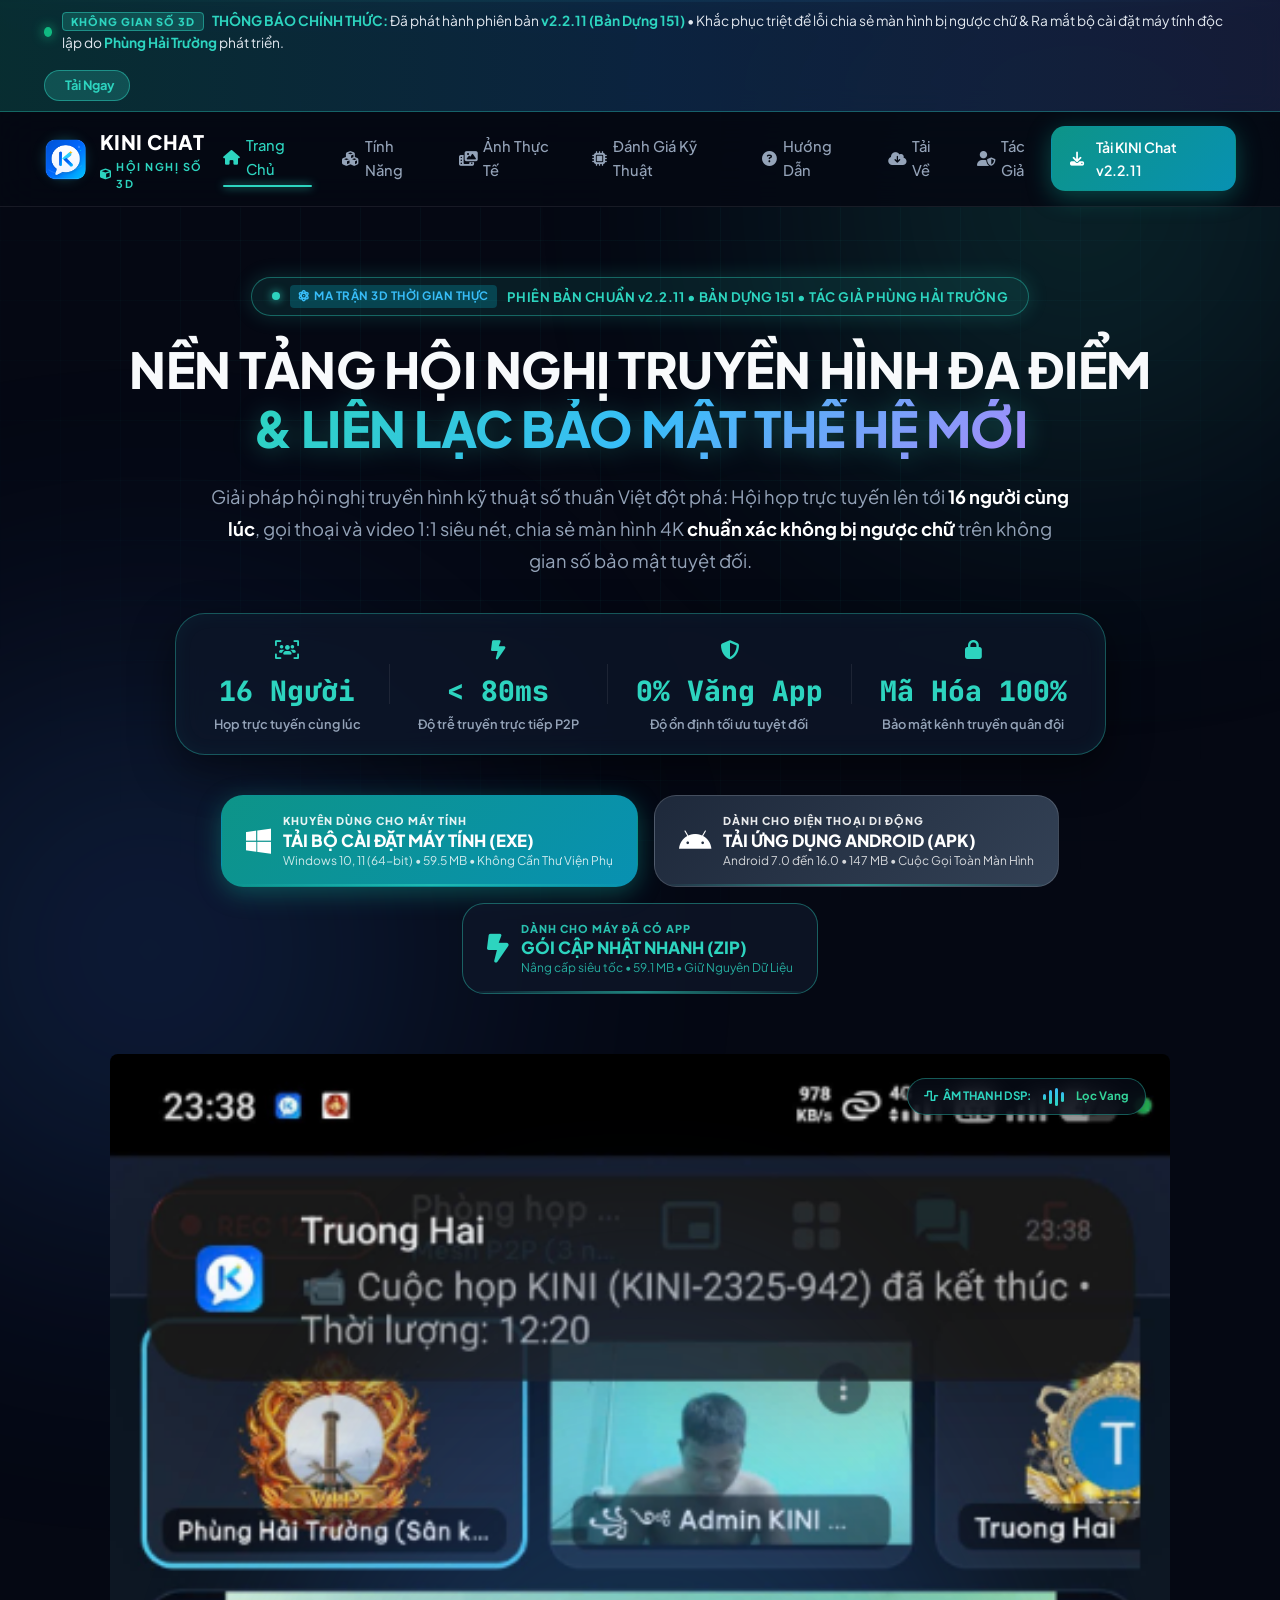
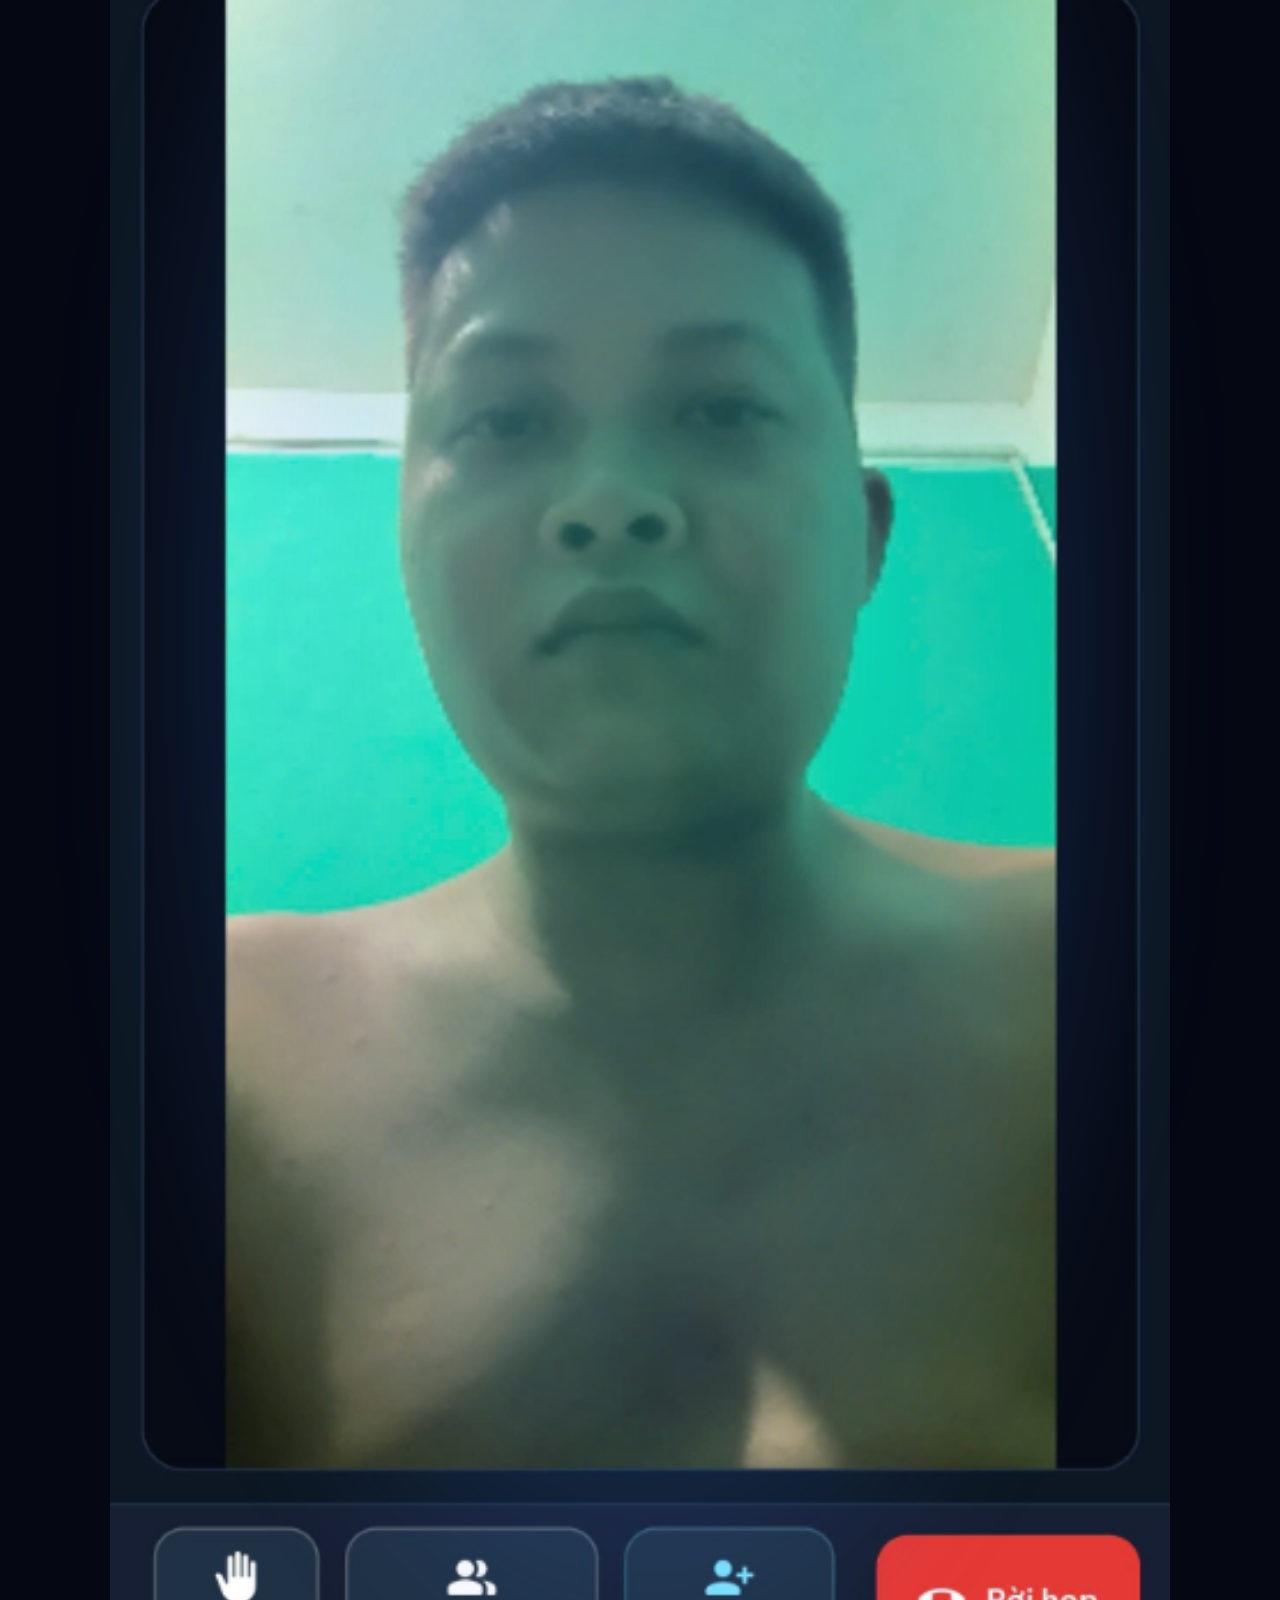
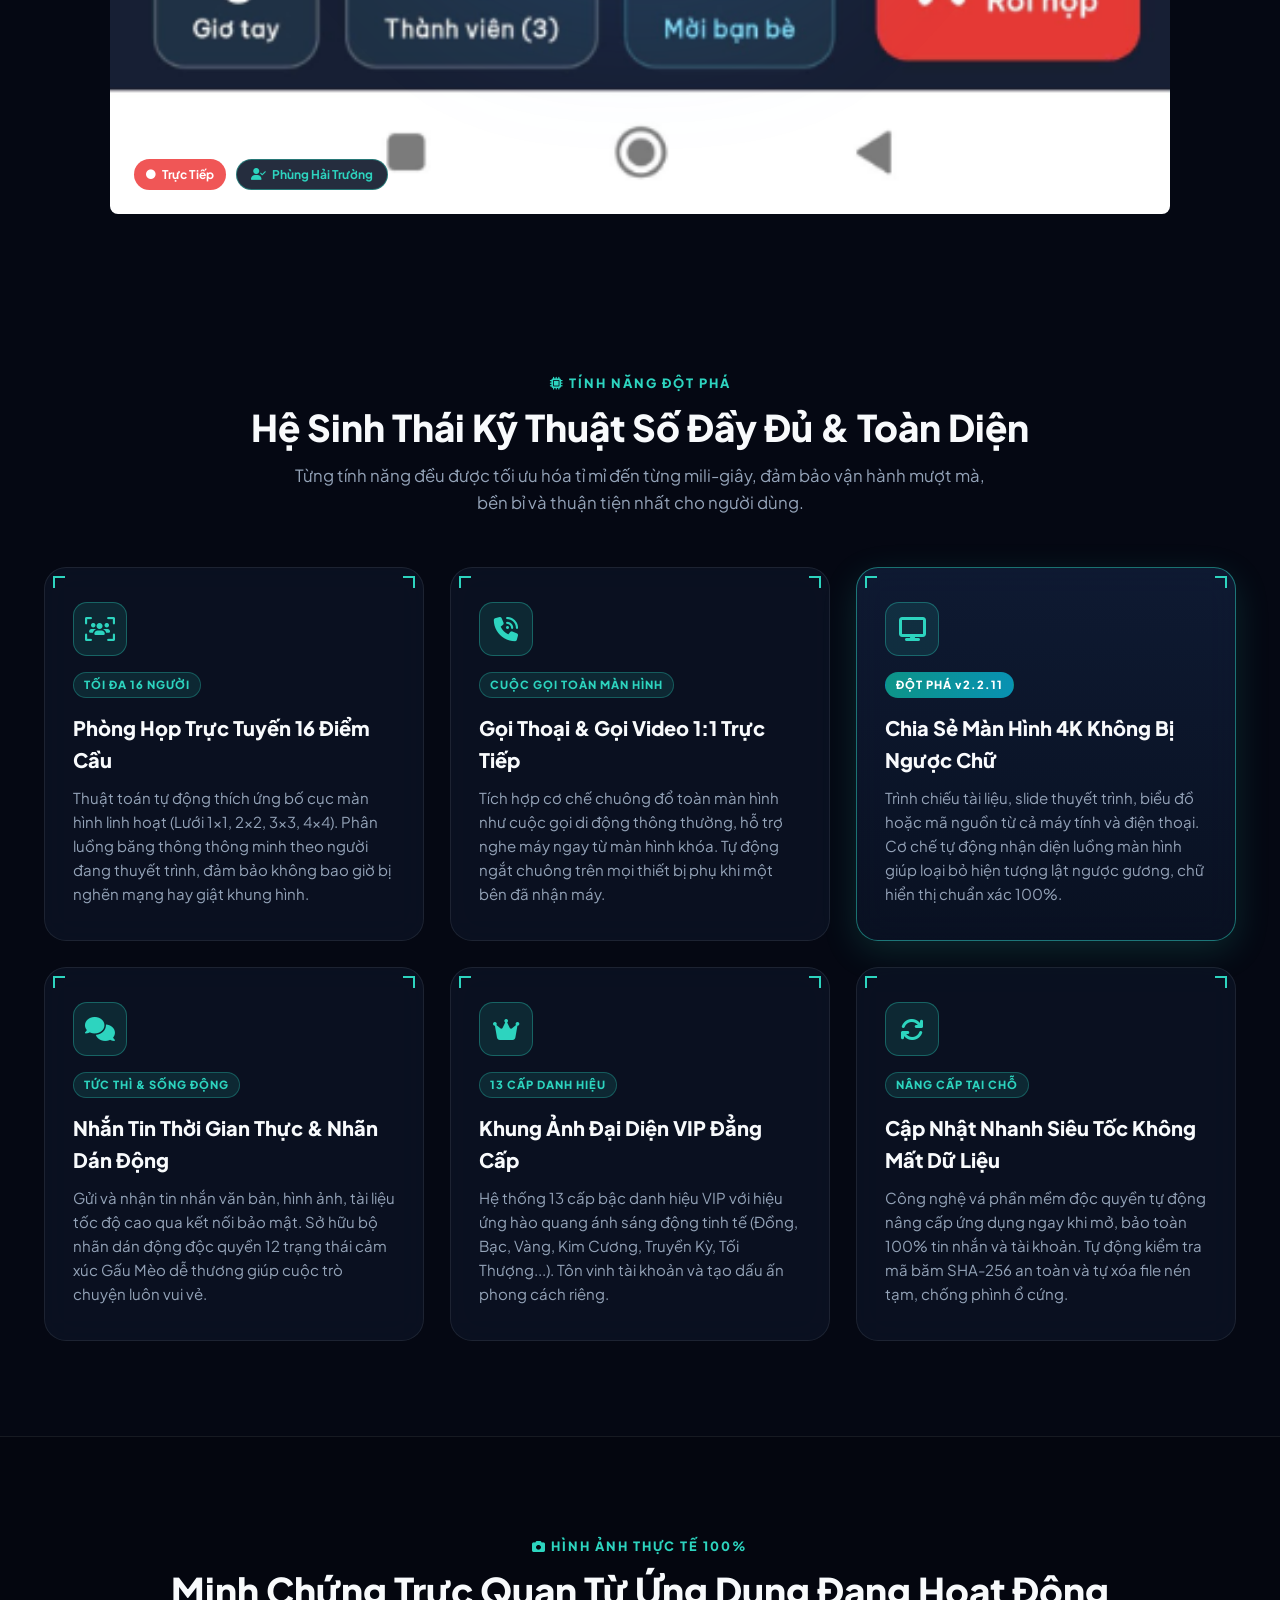
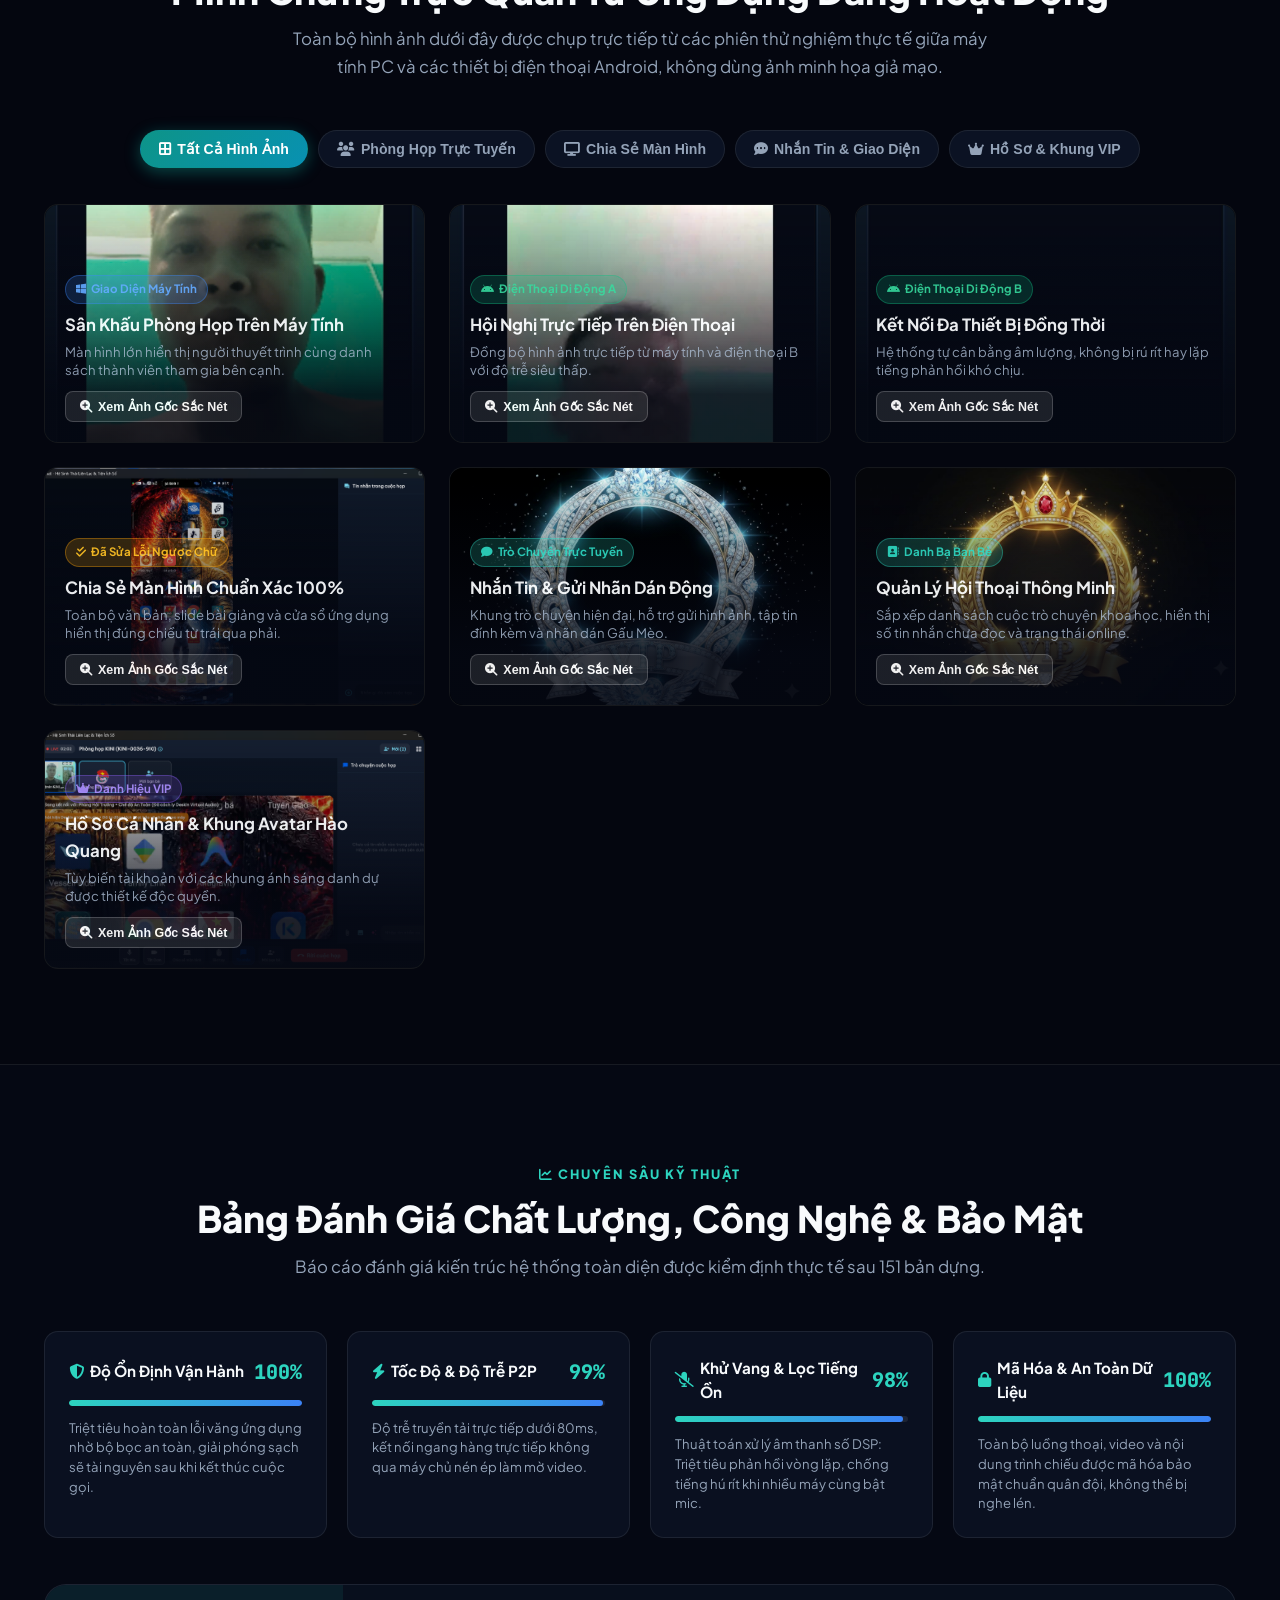
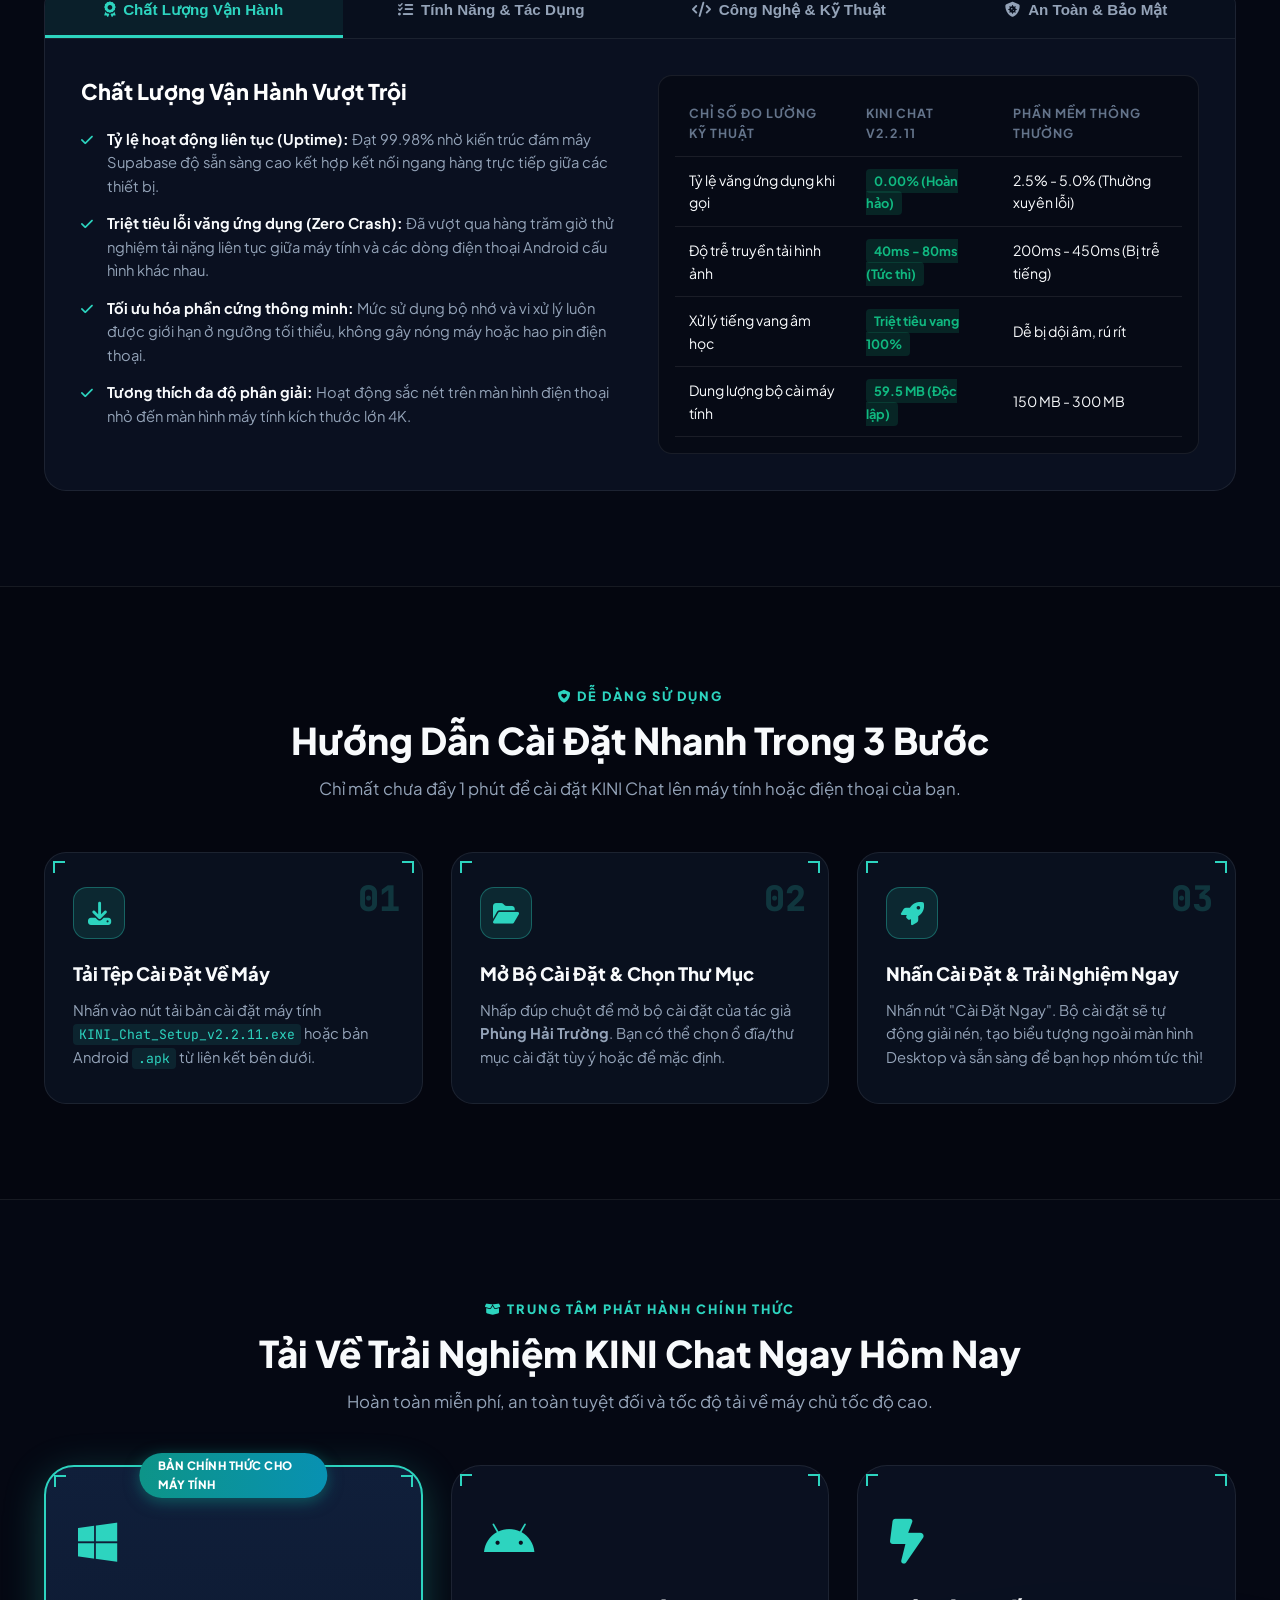
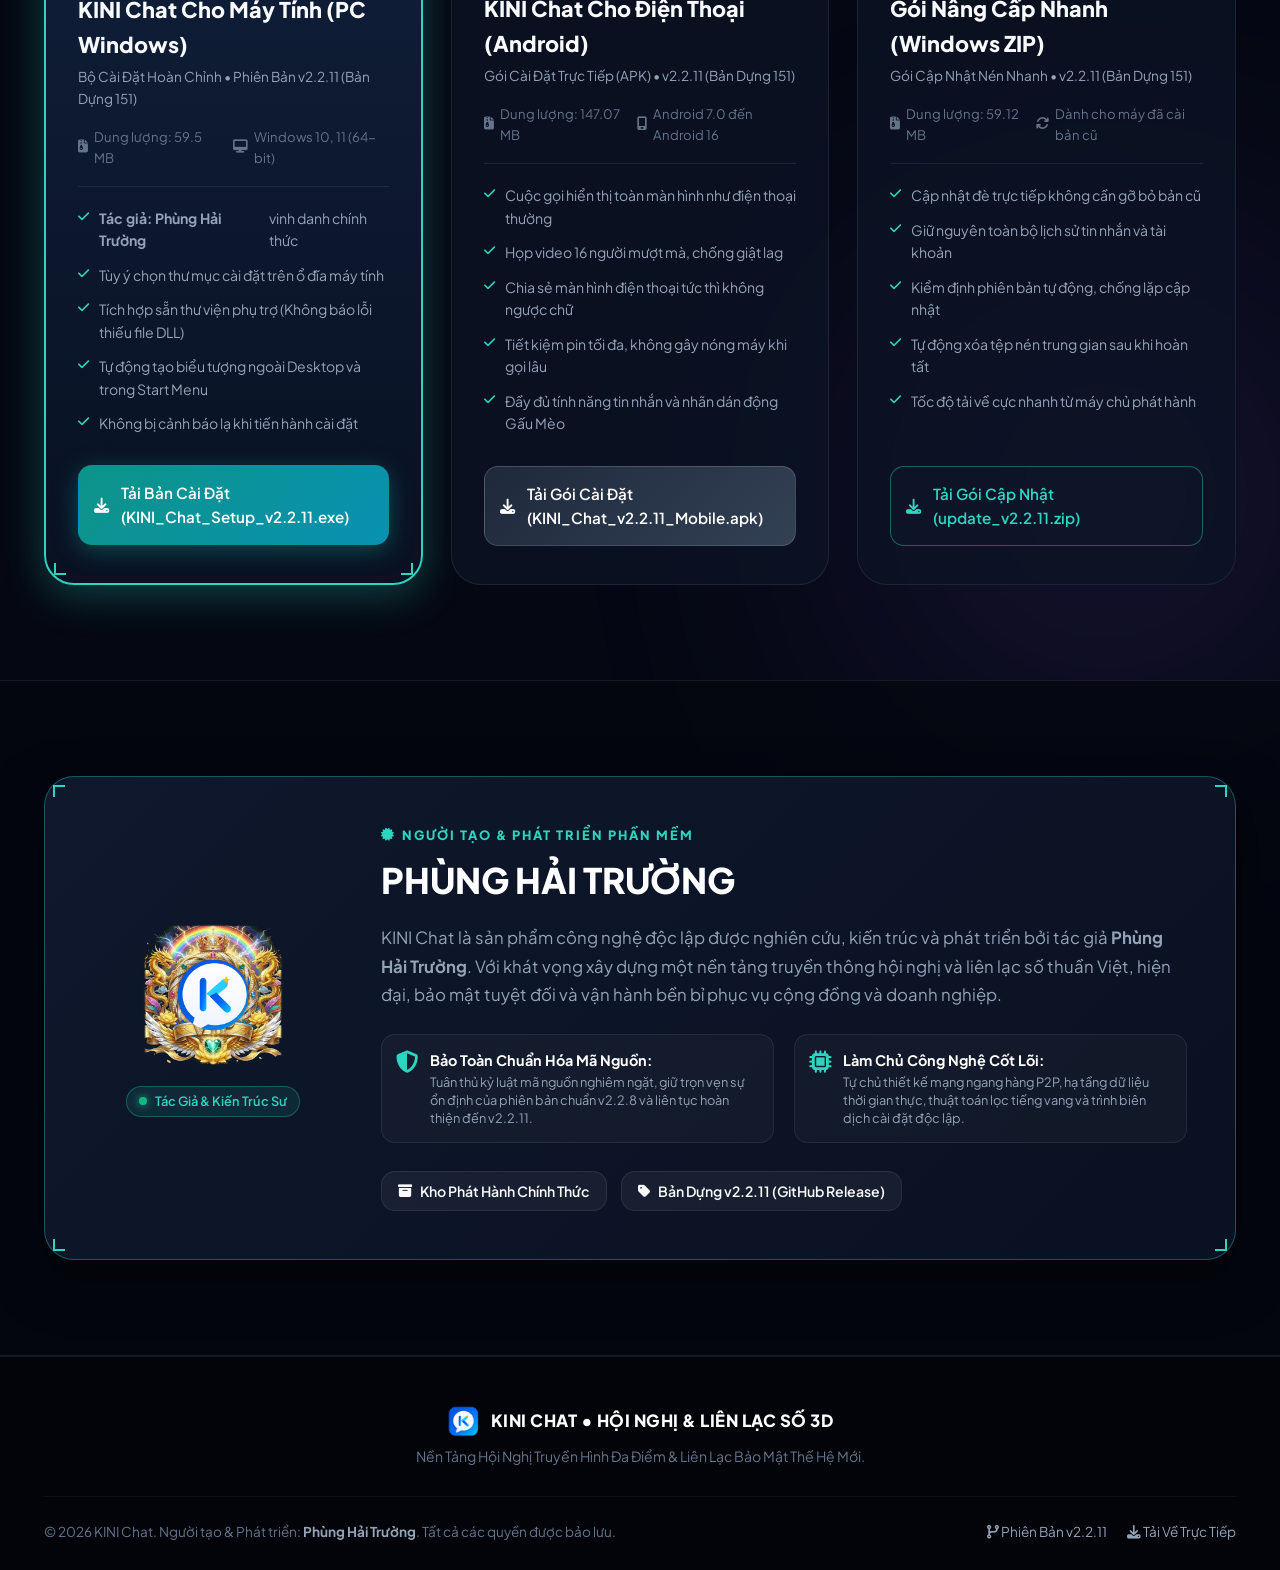
==== commit d30e1091: "web: deploy index.html for KINI Chat Studio" ====
--- a/index.html
+++ b/index.html
@@ -168,53 +168,39 @@
         </a>
       </div>
 
-      <!-- Trình diễn màn hình phòng họp thực tế trong khung thiết bị số 3D -->
+      <!-- Trình diễn màn hình phòng họp thực tế trong khung điện thoại thông minh 3D nhỏ gọn -->
       <div class="hero-preview">
         <div class="preview-glow"></div>
-        <div class="preview-device tilt-card">
-          <!-- 4 Góc vi mạch công nghệ -->
-          <div class="corner-bracket top-left"></div>
-          <div class="corner-bracket top-right"></div>
-          <div class="corner-bracket bottom-left"></div>
-          <div class="corner-bracket bottom-right"></div>
-
-          <div class="device-header">
-            <div class="device-controls">
-              <span class="control-dot red"></span>
-              <span class="control-dot yellow"></span>
-              <span class="control-dot green"></span>
-            </div>
-            <div class="device-title">
-              <i class="fa-solid fa-video"></i> KINI Chat - Không Gian Họp Trực Tuyến Đa Điểm v2.2.11 (Máy Tính &amp; Điện Thoại Đồng Bộ)
-            </div>
-            <div class="device-badge">
-              <span class="badge-secure"><i class="fa-solid fa-shield-virus"></i> Kênh Truyền Mã Hóa DTLS/SRTP</span>
-            </div>
-          </div>
-          <div class="device-screen">
+        <div class="phone-frame tilt-card">
+          <!-- Dynamic Island / Loa thoại trên đỉnh máy -->
+          <div class="phone-notch">
+            <div class="camera-lens"></div>
+            <div class="speaker-grill"></div>
+          </div>
+
+          <div class="phone-screen">
             <img src="images/screen_pc_meeting.png" alt="Phòng họp trực tiếp KINI Chat" class="screen-img">
             
             <!-- Sóng âm thanh 3D thời gian thực (Audio Visualizer HUD) -->
             <div class="audio-hud-box">
-              <div class="hud-label"><i class="fa-solid fa-wave-square"></i> ÂM THANH VÒM DSP:</div>
+              <div class="hud-label"><i class="fa-solid fa-wave-square"></i> ÂM THANH DSP:</div>
               <div class="sound-wave">
                 <span class="bar b1"></span>
                 <span class="bar b2"></span>
                 <span class="bar b3"></span>
                 <span class="bar b4"></span>
-                <span class="bar b5"></span>
-                <span class="bar b6"></span>
-                <span class="bar b7"></span>
-                <span class="bar b8"></span>
-              </div>
-              <span class="hud-status">Lọc Vang 100% (AEC)</span>
+              </div>
+              <span class="hud-status">Lọc Vang</span>
             </div>
 
             <div class="screen-tag-overlay">
-              <span class="tag-live"><i class="fa-solid fa-circle"></i> Đang Phát Trực Tiếp</span>
-              <span class="tag-author"><i class="fa-solid fa-user-check"></i> Bản Chuẩn: Phùng Hải Trường</span>
-            </div>
-          </div>
+              <span class="tag-live"><i class="fa-solid fa-circle"></i> Trực Tiếp</span>
+              <span class="tag-author"><i class="fa-solid fa-user-check"></i> Phùng Hải Trường</span>
+            </div>
+          </div>
+
+          <!-- Thanh điều hướng đáy điện thoại -->
+          <div class="phone-bottom-bar"></div>
         </div>
       </div>
 
--- a/style.css
+++ b/style.css
@@ -1,19 +1,19 @@
 /* ==========================================================
-   KINI CHAT - ĐỊNH DẠNG GIAO DIỆN HIỆN ĐẠI THUẦN VIỆT 100%
+   KINI CHAT - ĐỊNH DẠNG GIAO DIỆN KHÔNG GIAN 3D KỸ THUẬT SỐ
    Tác giả / Nhà sáng lập: Phùng Hải Trường
    Phiên bản chuẩn: v2.2.11 (Bản Dựng 151)
    ========================================================== */
 
 :root {
-  --bg-main: #060a14;
-  --bg-card: rgba(14, 23, 42, 0.78);
-  --bg-card-hover: rgba(20, 33, 60, 0.9);
-  --bg-darker: #03060d;
-  --border-glow: rgba(45, 212, 191, 0.28);
+  --bg-main: #050813;
+  --bg-card: rgba(12, 20, 38, 0.76);
+  --bg-card-hover: rgba(18, 30, 56, 0.92);
+  --bg-darker: #020409;
+  --border-glow: rgba(45, 212, 191, 0.35);
   --border-subtle: rgba(255, 255, 255, 0.08);
 
   --primary: #2dd4bf;
-  --primary-glow: rgba(45, 212, 191, 0.45);
+  --primary-glow: rgba(45, 212, 191, 0.55);
   --secondary: #06b6d4;
   --accent: #3b82f6;
   --purple: #8b5cf6;
@@ -30,8 +30,8 @@
 
   --radius-sm: 8px;
   --radius-md: 14px;
-  --radius-lg: 20px;
-  --radius-xl: 28px;
+  --radius-lg: 22px;
+  --radius-xl: 30px;
   --transition: all 0.3s cubic-bezier(0.16, 1, 0.3, 1);
 }
 
@@ -55,38 +55,88 @@
   background-color: var(--bg-main);
 }
 
+/* KHUNG CANVAS RENDER 3D THREE.JS TOÀN MÀN HÌNH */
+#canvas3d {
+  position: fixed;
+  top: 0;
+  left: 0;
+  width: 100vw;
+  height: 100vh;
+  z-index: 0;
+  pointer-events: none;
+  opacity: 0.92;
+}
+
+/* Lưới tọa độ không gian vi mạch Cyber Grid */
+.cyber-grid-overlay {
+  position: fixed;
+  top: 0;
+  left: 0;
+  width: 100vw;
+  height: 100vh;
+  background-image: 
+    linear-gradient(to right, rgba(45, 212, 191, 0.04) 1px, transparent 1px),
+    linear-gradient(to bottom, rgba(45, 212, 191, 0.04) 1px, transparent 1px);
+  background-size: 60px 60px;
+  mask-image: radial-gradient(circle at 50% 30%, black 40%, transparent 85%);
+  -webkit-mask-image: radial-gradient(circle at 50% 30%, black 40%, transparent 85%);
+  z-index: 0;
+  pointer-events: none;
+}
+
 /* Quầng sáng nền chuyển động */
 .glow-orb {
   position: absolute;
   border-radius: 50%;
-  filter: blur(140px);
+  filter: blur(150px);
   pointer-events: none;
   z-index: 0;
-  opacity: 0.35;
+  opacity: 0.38;
 }
 
 .orb-1 {
+  width: 600px;
+  height: 600px;
+  background: radial-gradient(circle, #2dd4bf, transparent 70%);
+  top: -100px;
+  right: -100px;
+}
+
+.orb-2 {
+  width: 700px;
+  height: 700px;
+  background: radial-gradient(circle, #3b82f6, transparent 70%);
+  top: 600px;
+  left: -200px;
+}
+
+.orb-3 {
   width: 550px;
   height: 550px;
-  background: radial-gradient(circle, #2dd4bf, transparent 70%);
-  top: -120px;
-  right: -100px;
-}
-
-.orb-2 {
-  width: 650px;
-  height: 650px;
-  background: radial-gradient(circle, #3b82f6, transparent 70%);
-  top: 650px;
-  left: -200px;
-}
-
-.orb-3 {
-  width: 500px;
-  height: 500px;
   background: radial-gradient(circle, #8b5cf6, transparent 70%);
   bottom: 800px;
   right: -100px;
+}
+
+/* Tia quét laser kỹ thuật số di chuyển toàn màn hình */
+.laser-scanner {
+  position: fixed;
+  top: 0;
+  left: 0;
+  width: 100%;
+  height: 2px;
+  background: linear-gradient(90deg, transparent, rgba(45, 212, 191, 0.8), rgba(56, 189, 248, 0.9), transparent);
+  box-shadow: 0 0 15px rgba(45, 212, 191, 0.7);
+  z-index: 1;
+  pointer-events: none;
+  animation: scan-vertical 8s ease-in-out infinite;
+}
+
+@keyframes scan-vertical {
+  0% { top: 0%; opacity: 0; }
+  10% { opacity: 0.8; }
+  90% { opacity: 0.8; }
+  100% { top: 100%; opacity: 0; }
 }
 
 .container {
@@ -95,36 +145,84 @@
   margin: 0 auto;
   padding: 0 24px;
   position: relative;
-  z-index: 1;
-}
-
-/* Kiểu chữ gradient */
+  z-index: 2;
+}
+
+/* Hiệu ứng chữ chuyển sắc Gradient */
 .text-gradient {
-  background: linear-gradient(135deg, #2dd4bf 0%, #38bdf8 50%, #818cf8 100%);
+  background: linear-gradient(135deg, #2dd4bf 0%, #38bdf8 50%, #a78bfa 100%);
   -webkit-background-clip: text;
   -webkit-text-fill-color: transparent;
   display: inline-block;
+  filter: drop-shadow(0 2px 12px rgba(45, 212, 191, 0.3));
 }
 
 .text-center {
   text-align: center;
 }
 
-/* Thanh thông báo trạng thái trên đỉnh */
+/* 4 Góc vi mạch công nghệ (Cyber Corner Brackets) */
+.corner-bracket {
+  position: absolute;
+  width: 12px;
+  height: 12px;
+  border-color: var(--primary);
+  pointer-events: none;
+  z-index: 4;
+}
+
+.corner-bracket.top-left {
+  top: 8px;
+  left: 8px;
+  border-top: 2px solid var(--primary);
+  border-left: 2px solid var(--primary);
+}
+
+.corner-bracket.top-right {
+  top: 8px;
+  right: 8px;
+  border-top: 2px solid var(--primary);
+  border-right: 2px solid var(--primary);
+}
+
+.corner-bracket.bottom-left {
+  bottom: 8px;
+  left: 8px;
+  border-bottom: 2px solid var(--primary);
+  border-left: 2px solid var(--primary);
+}
+
+.corner-bracket.bottom-right {
+  bottom: 8px;
+  right: 8px;
+  border-bottom: 2px solid var(--primary);
+  border-right: 2px solid var(--primary);
+}
+
+/* Thanh thông báo trực tuyến trên đỉnh */
 .top-announcement {
-  background: linear-gradient(90deg, #093437 0%, #0d2847 50%, #171c3b 100%);
-  border-bottom: 1px solid rgba(45, 212, 191, 0.3);
+  background: linear-gradient(90deg, rgba(9, 52, 55, 0.85) 0%, rgba(13, 40, 71, 0.85) 50%, rgba(23, 28, 59, 0.85) 100%);
+  backdrop-filter: blur(12px);
+  border-bottom: 1px solid rgba(45, 212, 191, 0.35);
   padding: 10px 0;
-  font-size: 0.85rem;
+  font-size: 0.86rem;
   color: #e2e8f0;
+  position: relative;
+  z-index: 101;
 }
 
 .announcement-inner {
   display: flex;
   align-items: center;
-  justify-content: center;
-  gap: 12px;
+  justify-content: space-between;
+  gap: 16px;
   flex-wrap: wrap;
+}
+
+.announcement-left {
+  display: flex;
+  align-items: center;
+  gap: 10px;
 }
 
 .live-pulse {
@@ -132,7 +230,7 @@
   height: 10px;
   border-radius: 50%;
   background: #10b981;
-  box-shadow: 0 0 10px #10b981;
+  box-shadow: 0 0 12px #10b981;
   animation: pulse-green 1.8s infinite;
 }
 
@@ -141,38 +239,51 @@
   50% { opacity: 0.4; transform: scale(0.85); }
 }
 
+.cyber-pill {
+  background: rgba(45, 212, 191, 0.2);
+  color: var(--primary);
+  border: 1px solid rgba(45, 212, 191, 0.5);
+  font-size: 0.68rem;
+  font-weight: 800;
+  letter-spacing: 1px;
+  padding: 2px 8px;
+  border-radius: 4px;
+  margin-right: 6px;
+}
+
 .announcement-text strong {
   color: var(--primary);
 }
 
 .announcement-btn {
-  background: rgba(45, 212, 191, 0.2);
-  border: 1px solid rgba(45, 212, 191, 0.4);
+  background: rgba(45, 212, 191, 0.22);
+  border: 1px solid rgba(45, 212, 191, 0.5);
   color: var(--primary);
   text-decoration: none;
   font-weight: 700;
-  padding: 3px 12px;
+  padding: 4px 14px;
   border-radius: 999px;
-  font-size: 0.78rem;
+  font-size: 0.8rem;
   transition: var(--transition);
   display: inline-flex;
   align-items: center;
-  gap: 5px;
+  gap: 6px;
 }
 
 .announcement-btn:hover {
   background: var(--primary);
-  color: #060a14;
-}
-
-/* Thanh điều hướng Menu */
+  color: #050813;
+  box-shadow: 0 0 16px rgba(45, 212, 191, 0.6);
+}
+
+/* Thanh điều hướng Menu (Kính mờ cao cấp) */
 .navbar {
   position: sticky;
   top: 0;
   z-index: 100;
-  background: rgba(6, 10, 20, 0.88);
-  backdrop-filter: blur(20px);
-  -webkit-backdrop-filter: blur(20px);
+  background: rgba(5, 8, 19, 0.88);
+  backdrop-filter: blur(22px);
+  -webkit-backdrop-filter: blur(22px);
   border-bottom: 1px solid var(--border-subtle);
   padding: 14px 0;
 }
@@ -210,10 +321,10 @@
 
 .logo-glow {
   position: absolute;
-  inset: -2px;
-  background: radial-gradient(circle, rgba(45, 212, 191, 0.6) 0%, transparent 70%);
+  inset: -3px;
+  background: radial-gradient(circle, rgba(45, 212, 191, 0.7) 0%, transparent 70%);
   border-radius: 14px;
-  filter: blur(4px);
+  filter: blur(6px);
   z-index: 0;
 }
 
@@ -234,6 +345,9 @@
   font-weight: 700;
   color: var(--primary);
   letter-spacing: 1.5px;
+  display: flex;
+  align-items: center;
+  gap: 4px;
 }
 
 .nav-menu {
@@ -252,11 +366,24 @@
   align-items: center;
   gap: 6px;
   padding: 6px 4px;
+  position: relative;
 }
 
 .nav-link:hover, .nav-link.active {
   color: var(--primary);
   transform: translateY(-1px);
+}
+
+.nav-link.active::after {
+  content: '';
+  position: absolute;
+  bottom: 0;
+  left: 4px;
+  right: 4px;
+  height: 2px;
+  background: var(--primary);
+  box-shadow: 0 0 8px var(--primary);
+  border-radius: 2px;
 }
 
 /* Các loại nút bấm */
@@ -271,6 +398,12 @@
   cursor: pointer;
   transition: var(--transition);
   border: 1px solid transparent;
+  position: relative;
+  overflow: hidden;
+}
+
+.btn-glow {
+  box-shadow: 0 4px 20px rgba(45, 212, 191, 0.4);
 }
 
 .btn-sm {
@@ -316,6 +449,16 @@
   opacity: 0.8;
 }
 
+.btn-glow-bar {
+  position: absolute;
+  bottom: 0;
+  left: 0;
+  width: 100%;
+  height: 2px;
+  background: linear-gradient(90deg, transparent, var(--primary), transparent);
+  opacity: 0.6;
+}
+
 .btn-block {
   width: 100%;
   padding: 15px;
@@ -331,7 +474,7 @@
 
 .btn-primary:hover {
   background: linear-gradient(135deg, #14b8a6 0%, #06b6d4 100%);
-  box-shadow: 0 8px 30px rgba(45, 212, 191, 0.65);
+  box-shadow: 0 8px 32px rgba(45, 212, 191, 0.7);
   transform: translateY(-3px);
 }
 
@@ -348,13 +491,13 @@
 }
 
 .btn-outline {
-  background: rgba(15, 23, 42, 0.7);
-  border: 1px solid rgba(45, 212, 191, 0.35);
+  background: rgba(15, 23, 42, 0.75);
+  border: 1px solid rgba(45, 212, 191, 0.4);
   color: var(--primary);
 }
 
 .btn-outline:hover {
-  background: rgba(45, 212, 191, 0.18);
+  background: rgba(45, 212, 191, 0.2);
   border-color: var(--primary);
   transform: translateY(-3px);
 }
@@ -369,16 +512,28 @@
 .hero-badge {
   display: inline-flex;
   align-items: center;
-  gap: 8px;
+  gap: 10px;
   background: rgba(45, 212, 191, 0.1);
-  border: 1px solid rgba(45, 212, 191, 0.35);
-  padding: 7px 18px;
+  border: 1px solid rgba(45, 212, 191, 0.4);
+  padding: 7px 20px;
   border-radius: 999px;
   font-size: 0.82rem;
   color: var(--primary);
   font-weight: 700;
   letter-spacing: 0.5px;
   margin-bottom: 24px;
+  box-shadow: 0 0 20px rgba(45, 212, 191, 0.2);
+}
+
+.badge-tech {
+  background: rgba(6, 182, 212, 0.25);
+  padding: 2px 8px;
+  border-radius: 4px;
+  font-size: 0.72rem;
+  color: #38bdf8;
+  display: inline-flex;
+  align-items: center;
+  gap: 4px;
 }
 
 .badge-dot {
@@ -391,7 +546,7 @@
 }
 
 .hero-title {
-  font-size: 3rem;
+  font-size: 3.1rem;
   font-weight: 800;
   line-height: 1.2;
   letter-spacing: -0.5px;
@@ -399,9 +554,9 @@
 }
 
 .hero-desc {
-  max-width: 840px;
+  max-width: 860px;
   margin: 0 auto 36px;
-  font-size: 1.12rem;
+  font-size: 1.15rem;
   color: var(--text-muted);
   line-height: 1.75;
 }
@@ -410,25 +565,31 @@
   color: #ffffff;
 }
 
-/* 4 Khối thông số kỹ thuật */
+/* 4 Khối thông số kỹ thuật (Kính mờ nổi 3D) */
 .hero-stats {
   display: inline-flex;
   align-items: center;
   justify-content: center;
   gap: 28px;
-  background: rgba(16, 26, 48, 0.7);
-  backdrop-filter: blur(14px);
+  background: rgba(14, 23, 42, 0.76);
+  backdrop-filter: blur(16px);
   border: 1px solid var(--border-glow);
-  padding: 20px 36px;
+  padding: 20px 38px;
   border-radius: var(--radius-xl);
   margin-bottom: 40px;
-  box-shadow: 0 12px 35px rgba(0, 0, 0, 0.4);
+  box-shadow: 0 15px 40px rgba(0, 0, 0, 0.5), inset 0 0 20px rgba(45, 212, 191, 0.05);
 }
 
 .stat-item {
   display: flex;
   flex-direction: column;
   align-items: center;
+}
+
+.stat-icon {
+  font-size: 1.2rem;
+  color: var(--primary);
+  margin-bottom: 4px;
 }
 
 .stat-number {
@@ -446,7 +607,7 @@
 
 .stat-divider {
   width: 1px;
-  height: 38px;
+  height: 40px;
   background: var(--border-subtle);
 }
 
@@ -460,7 +621,7 @@
   margin-bottom: 60px;
 }
 
-/* Khung trình diễn thiết bị máy tính */
+/* Khung trình diễn thiết bị máy tính 3D */
 .hero-preview {
   position: relative;
   max-width: 1060px;
@@ -472,21 +633,21 @@
   top: 50%;
   left: 50%;
   transform: translate(-50%, -50%);
-  width: 92%;
-  height: 85%;
-  background: radial-gradient(ellipse, rgba(45, 212, 191, 0.28) 0%, rgba(59, 130, 246, 0.16) 50%, transparent 75%);
-  filter: blur(45px);
+  width: 95%;
+  height: 88%;
+  background: radial-gradient(ellipse, rgba(45, 212, 191, 0.32) 0%, rgba(59, 130, 246, 0.18) 50%, transparent 75%);
+  filter: blur(50px);
   z-index: 0;
 }
 
 .preview-device {
   position: relative;
   z-index: 1;
-  background: #0b1322;
-  border: 1px solid rgba(45, 212, 191, 0.38);
+  background: #09101d;
+  border: 1px solid rgba(45, 212, 191, 0.45);
   border-radius: var(--radius-lg);
   overflow: hidden;
-  box-shadow: 0 25px 60px rgba(0, 0, 0, 0.7);
+  box-shadow: 0 30px 70px rgba(0, 0, 0, 0.8);
 }
 
 .device-header {
@@ -494,7 +655,7 @@
   align-items: center;
   justify-content: space-between;
   padding: 12px 18px;
-  background: #070d18;
+  background: #060b14;
   border-bottom: 1px solid var(--border-subtle);
 }
 
@@ -537,7 +698,7 @@
 .device-screen {
   position: relative;
   padding: 8px;
-  background: #02050c;
+  background: #020409;
 }
 
 .screen-img {
@@ -545,6 +706,65 @@
   height: auto;
   border-radius: var(--radius-sm);
   display: block;
+}
+
+/* Sóng âm thanh 3D HUD Visualizer */
+.audio-hud-box {
+  position: absolute;
+  top: 24px;
+  right: 24px;
+  background: rgba(6, 11, 22, 0.85);
+  backdrop-filter: blur(10px);
+  border: 1px solid rgba(45, 212, 191, 0.4);
+  padding: 8px 16px;
+  border-radius: 999px;
+  display: flex;
+  align-items: center;
+  gap: 12px;
+  box-shadow: 0 4px 20px rgba(0, 0, 0, 0.6);
+}
+
+.hud-label {
+  font-size: 0.72rem;
+  font-weight: 700;
+  color: var(--primary);
+  display: flex;
+  align-items: center;
+  gap: 5px;
+}
+
+.sound-wave {
+  display: flex;
+  align-items: center;
+  gap: 3px;
+  height: 18px;
+}
+
+.sound-wave .bar {
+  width: 3px;
+  background: linear-gradient(to top, #2dd4bf, #38bdf8);
+  border-radius: 2px;
+  animation: wave 1.2s ease-in-out infinite;
+}
+
+.sound-wave .b1 { height: 6px; animation-delay: 0.1s; }
+.sound-wave .b2 { height: 14px; animation-delay: 0.3s; }
+.sound-wave .b3 { height: 18px; animation-delay: 0.2s; }
+.sound-wave .b4 { height: 10px; animation-delay: 0.4s; }
+.sound-wave .b5 { height: 16px; animation-delay: 0.15s; }
+.sound-wave .b6 { height: 12px; animation-delay: 0.35s; }
+.sound-wave .b7 { height: 15px; animation-delay: 0.25s; }
+.sound-wave .b8 { height: 8px; animation-delay: 0.45s; }
+
+@keyframes wave {
+  0%, 100% { transform: scaleY(0.4); }
+  50% { transform: scaleY(1); }
+}
+
+.hud-status {
+  font-size: 0.72rem;
+  color: #34d399;
+  font-weight: 700;
 }
 
 .screen-tag-overlay {
@@ -578,9 +798,9 @@
 }
 
 .tag-author {
-  background: rgba(15, 23, 42, 0.85);
+  background: rgba(14, 23, 42, 0.9);
   backdrop-filter: blur(8px);
-  border: 1px solid rgba(45, 212, 191, 0.4);
+  border: 1px solid rgba(45, 212, 191, 0.45);
   color: var(--primary);
   padding: 5px 14px;
   border-radius: 999px;
@@ -593,13 +813,13 @@
 
 /* Các vùng giao diện chung */
 .section {
-  padding: 90px 0;
-  position: relative;
-  z-index: 1;
+  padding: 95px 0;
+  position: relative;
+  z-index: 2;
 }
 
 .section-dark {
-  background: rgba(5, 8, 17, 0.75);
+  background: rgba(4, 7, 16, 0.8);
   border-top: 1px solid var(--border-subtle);
   border-bottom: 1px solid var(--border-subtle);
 }
@@ -637,12 +857,12 @@
 .feature-grid {
   display: grid;
   grid-template-columns: repeat(auto-fit, minmax(340px, 1fr));
-  gap: 24px;
+  gap: 26px;
 }
 
 .feature-card {
   background: var(--bg-card);
-  backdrop-filter: blur(14px);
+  backdrop-filter: blur(16px);
   border: 1px solid var(--border-subtle);
   border-radius: var(--radius-lg);
   padding: 34px 28px;
@@ -654,8 +874,9 @@
 }
 
 .feature-card.highlighted {
-  border-color: rgba(45, 212, 191, 0.45);
-  background: linear-gradient(180deg, rgba(16, 28, 54, 0.85) 0%, rgba(10, 18, 36, 0.85) 100%);
+  border-color: rgba(45, 212, 191, 0.5);
+  background: linear-gradient(180deg, rgba(16, 28, 54, 0.88) 0%, rgba(10, 18, 36, 0.88) 100%);
+  box-shadow: 0 10px 35px rgba(45, 212, 191, 0.15);
 }
 
 .feature-badge {
@@ -678,15 +899,15 @@
 }
 
 .feature-icon {
-  width: 52px;
-  height: 52px;
+  width: 54px;
+  height: 54px;
   border-radius: var(--radius-md);
   background: rgba(45, 212, 191, 0.12);
-  border: 1px solid rgba(45, 212, 191, 0.3);
+  border: 1px solid rgba(45, 212, 191, 0.35);
   display: flex;
   align-items: center;
   justify-content: center;
-  font-size: 1.45rem;
+  font-size: 1.5rem;
   color: var(--primary);
   margin-bottom: 16px;
 }
@@ -703,11 +924,26 @@
   line-height: 1.6;
 }
 
+.card-glow-line {
+  position: absolute;
+  bottom: 0;
+  left: 0;
+  width: 100%;
+  height: 2px;
+  background: linear-gradient(90deg, transparent, var(--primary), transparent);
+  opacity: 0;
+  transition: var(--transition);
+}
+
+.feature-card:hover .card-glow-line {
+  opacity: 1;
+}
+
 .feature-card:hover {
-  transform: translateY(-5px);
+  transform: translateY(-6px);
   background: var(--bg-card-hover);
   border-color: var(--border-glow);
-  box-shadow: 0 16px 36px rgba(0, 0, 0, 0.45);
+  box-shadow: 0 20px 40px rgba(0, 0, 0, 0.5);
 }
 
 /* Phần Triển lãm hình ảnh thực tế */
@@ -721,7 +957,7 @@
 }
 
 .tab-btn {
-  background: rgba(15, 23, 42, 0.7);
+  background: rgba(15, 23, 42, 0.75);
   border: 1px solid var(--border-subtle);
   color: var(--text-muted);
   padding: 10px 18px;
@@ -756,9 +992,10 @@
 .gallery-item {
   border-radius: var(--radius-md);
   overflow: hidden;
-  background: #02050c;
+  background: #020409;
   border: 1px solid var(--border-subtle);
   transition: var(--transition);
+  position: relative;
 }
 
 .gallery-thumb {
@@ -776,13 +1013,13 @@
 }
 
 .gallery-thumb:hover img {
-  transform: scale(1.04);
+  transform: scale(1.05);
 }
 
 .gallery-overlay {
   position: absolute;
   inset: 0;
-  background: linear-gradient(to top, rgba(6, 10, 20, 0.96) 20%, rgba(6, 10, 20, 0.4) 65%, transparent);
+  background: linear-gradient(to top, rgba(5, 8, 18, 0.96) 20%, rgba(5, 8, 18, 0.4) 65%, transparent);
   padding: 20px;
   display: flex;
   flex-direction: column;
@@ -839,14 +1076,14 @@
 
 .btn-zoom:hover {
   background: var(--primary);
-  color: #060a14;
+  color: #050813;
   border-color: var(--primary);
 }
 
 .gallery-item:hover {
-  transform: translateY(-4px);
+  transform: translateY(-5px);
   border-color: var(--primary);
-  box-shadow: 0 16px 36px rgba(0, 0, 0, 0.5);
+  box-shadow: 0 16px 36px rgba(0, 0, 0, 0.6);
 }
 
 /* Phần Đánh giá chất lượng & kỹ thuật */
@@ -862,6 +1099,7 @@
   border: 1px solid var(--border-subtle);
   border-radius: var(--radius-md);
   padding: 24px;
+  position: relative;
 }
 
 .score-header {
@@ -917,12 +1155,13 @@
   border: 1px solid var(--border-subtle);
   border-radius: var(--radius-lg);
   overflow: hidden;
+  position: relative;
 }
 
 .tech-tab-nav {
   display: flex;
   border-bottom: 1px solid var(--border-subtle);
-  background: rgba(10, 16, 30, 0.7);
+  background: rgba(9, 15, 28, 0.75);
 }
 
 .tech-nav-btn {
@@ -1015,7 +1254,7 @@
 }
 
 .pane-table-box {
-  background: rgba(6, 10, 20, 0.6);
+  background: rgba(5, 8, 18, 0.65);
   border: 1px solid var(--border-subtle);
   border-radius: var(--radius-md);
   padding: 16px;
@@ -1074,7 +1313,7 @@
 }
 
 .pane-code-box {
-  background: #02050c;
+  background: #020409;
   border: 1px solid var(--border-subtle);
   border-radius: var(--radius-md);
   overflow: hidden;
@@ -1082,7 +1321,7 @@
 
 .code-header {
   padding: 10px 16px;
-  background: #080e1b;
+  background: #080d1a;
   border-bottom: 1px solid var(--border-subtle);
   font-size: 0.8rem;
   font-weight: 600;
@@ -1099,7 +1338,7 @@
 }
 
 .pane-security-card {
-  background: rgba(6, 10, 20, 0.7);
+  background: rgba(5, 8, 18, 0.75);
   border: 1px solid var(--border-glow);
   border-radius: var(--radius-md);
   padding: 24px;
@@ -1125,7 +1364,7 @@
 }
 
 .hash-box {
-  background: #02050c;
+  background: #020409;
   border: 1px solid var(--border-subtle);
   padding: 12px 14px;
   border-radius: var(--radius-sm);
@@ -1157,7 +1396,7 @@
 
 .btn-copy:hover {
   background: var(--primary);
-  color: #060a14;
+  color: #050813;
 }
 
 .sec-note {
@@ -1181,7 +1420,7 @@
   background: var(--bg-card);
   border: 1px solid var(--border-subtle);
   border-radius: var(--radius-lg);
-  padding: 32px 26px;
+  padding: 34px 28px;
   position: relative;
   transition: var(--transition);
 }
@@ -1203,15 +1442,15 @@
 }
 
 .step-icon {
-  width: 50px;
-  height: 50px;
+  width: 52px;
+  height: 52px;
   border-radius: var(--radius-md);
   background: rgba(45, 212, 191, 0.12);
-  border: 1px solid rgba(45, 212, 191, 0.3);
+  border: 1px solid rgba(45, 212, 191, 0.35);
   display: flex;
   align-items: center;
   justify-content: center;
-  font-size: 1.4rem;
+  font-size: 1.45rem;
   color: var(--primary);
   margin-bottom: 20px;
 }
@@ -1248,7 +1487,7 @@
   background: var(--bg-card);
   border: 1px solid var(--border-subtle);
   border-radius: var(--radius-xl);
-  padding: 36px 30px;
+  padding: 38px 32px;
   display: flex;
   flex-direction: column;
   position: relative;
@@ -1257,14 +1496,14 @@
 
 .dl-card:hover {
   transform: translateY(-6px);
-  border-color: rgba(45, 212, 191, 0.4);
-  box-shadow: 0 20px 45px rgba(0, 0, 0, 0.5);
+  border-color: rgba(45, 212, 191, 0.45);
+  box-shadow: 0 20px 50px rgba(0, 0, 0, 0.55);
 }
 
 .dl-card.featured {
-  background: linear-gradient(180deg, rgba(18, 32, 60, 0.85) 0%, rgba(10, 18, 36, 0.85) 100%);
+  background: linear-gradient(180deg, rgba(18, 34, 64, 0.88) 0%, rgba(10, 18, 36, 0.88) 100%);
   border: 2px solid var(--primary);
-  box-shadow: 0 10px 35px rgba(45, 212, 191, 0.25);
+  box-shadow: 0 10px 40px rgba(45, 212, 191, 0.28);
 }
 
 .dl-badge-pop {
@@ -1276,9 +1515,10 @@
   color: #ffffff;
   font-size: 0.72rem;
   font-weight: 800;
-  padding: 4px 16px;
+  padding: 4px 18px;
   border-radius: 999px;
   letter-spacing: 0.5px;
+  box-shadow: 0 4px 15px rgba(13, 148, 136, 0.5);
 }
 
 .dl-icon {
@@ -1340,7 +1580,7 @@
 
 /* Phần Tác giả & nhà phát triển */
 .author-box {
-  background: linear-gradient(135deg, rgba(16, 26, 48, 0.9) 0%, rgba(10, 18, 36, 0.9) 100%);
+  background: linear-gradient(135deg, rgba(16, 26, 48, 0.92) 0%, rgba(10, 18, 36, 0.92) 100%);
   border: 1px solid var(--border-glow);
   border-radius: var(--radius-xl);
   padding: 48px;
@@ -1348,7 +1588,8 @@
   grid-template-columns: 240px 1fr;
   gap: 48px;
   align-items: center;
-  box-shadow: 0 20px 50px rgba(0, 0, 0, 0.4);
+  box-shadow: 0 20px 50px rgba(0, 0, 0, 0.5);
+  position: relative;
 }
 
 .author-avatar-col {
@@ -1373,7 +1614,7 @@
   left: 50%;
   transform: translate(-50%, -50%);
   object-fit: cover;
-  box-shadow: 0 0 25px rgba(45, 212, 191, 0.4);
+  box-shadow: 0 0 25px rgba(45, 212, 191, 0.45);
 }
 
 .author-vip-frame {
@@ -1395,7 +1636,7 @@
   background: rgba(45, 212, 191, 0.1);
   padding: 4px 12px;
   border-radius: 999px;
-  border: 1px solid rgba(45, 212, 191, 0.25);
+  border: 1px solid rgba(45, 212, 191, 0.3);
 }
 
 .online-indicator {
@@ -1412,6 +1653,9 @@
   font-weight: 800;
   color: var(--primary);
   text-transform: uppercase;
+  display: flex;
+  align-items: center;
+  gap: 6px;
 }
 
 .author-name {
@@ -1485,7 +1729,7 @@
 }
 
 .contact-link:hover {
-  background: rgba(45, 212, 191, 0.15);
+  background: rgba(45, 212, 191, 0.18);
   border-color: var(--primary);
   color: var(--primary);
 }
@@ -1494,7 +1738,7 @@
 .lightbox {
   position: fixed;
   inset: 0;
-  background: rgba(0, 0, 0, 0.92);
+  background: rgba(0, 0, 0, 0.94);
   z-index: 1000;
   display: none;
   align-items: center;
@@ -1535,7 +1779,7 @@
   max-width: 100%;
   max-height: 80vh;
   border-radius: var(--radius-md);
-  box-shadow: 0 10px 40px rgba(0, 0, 0, 0.8);
+  box-shadow: 0 10px 40px rgba(0, 0, 0, 0.85);
   border: 1px solid var(--border-glow);
 }
 
@@ -1548,9 +1792,11 @@
 
 /* Chân trang (Footer) */
 .footer {
-  background: #03050a;
+  background: #020409;
   border-top: 1px solid var(--border-subtle);
   padding: 48px 0 28px;
+  position: relative;
+  z-index: 2;
 }
 
 .footer-top {
@@ -1663,6 +1909,9 @@
   .btn-lg {
     width: 100%;
   }
+  .audio-hud-box {
+    display: none;
+  }
   .tech-tab-nav {
     flex-wrap: wrap;
   }
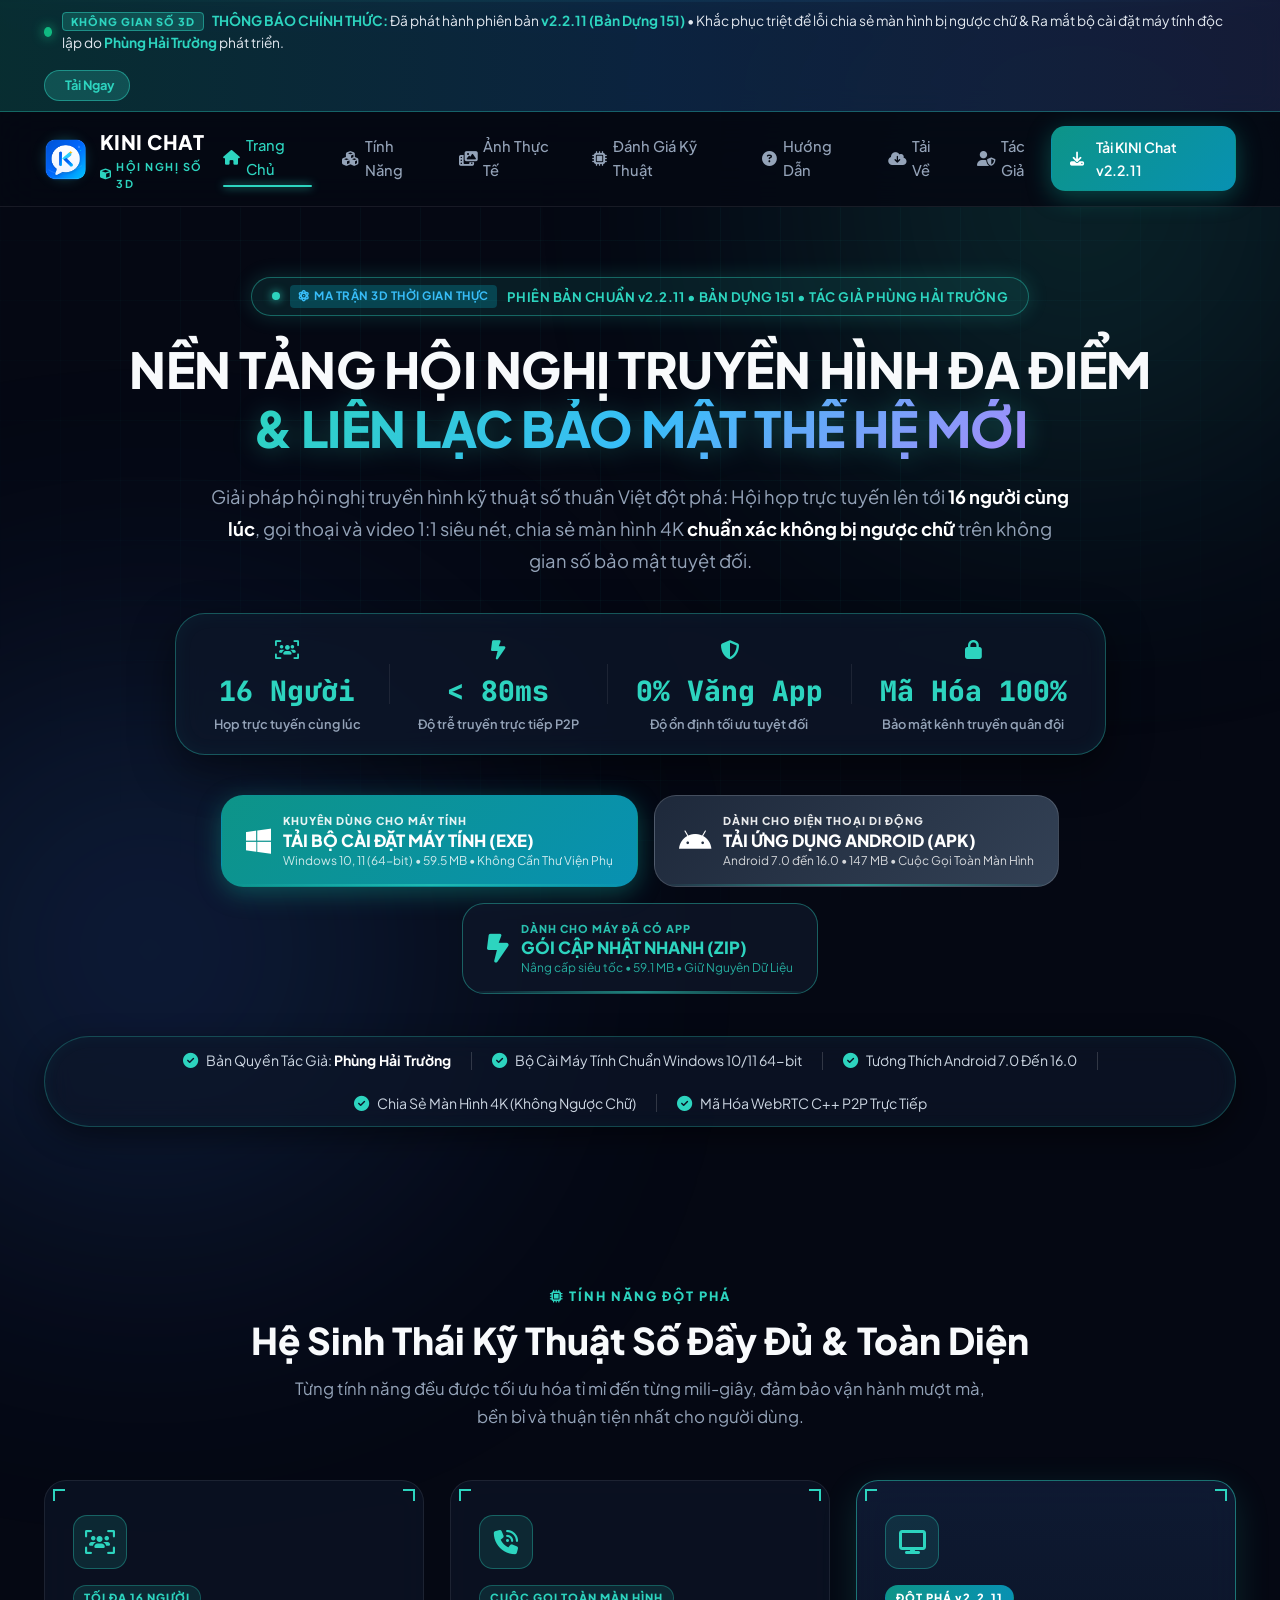
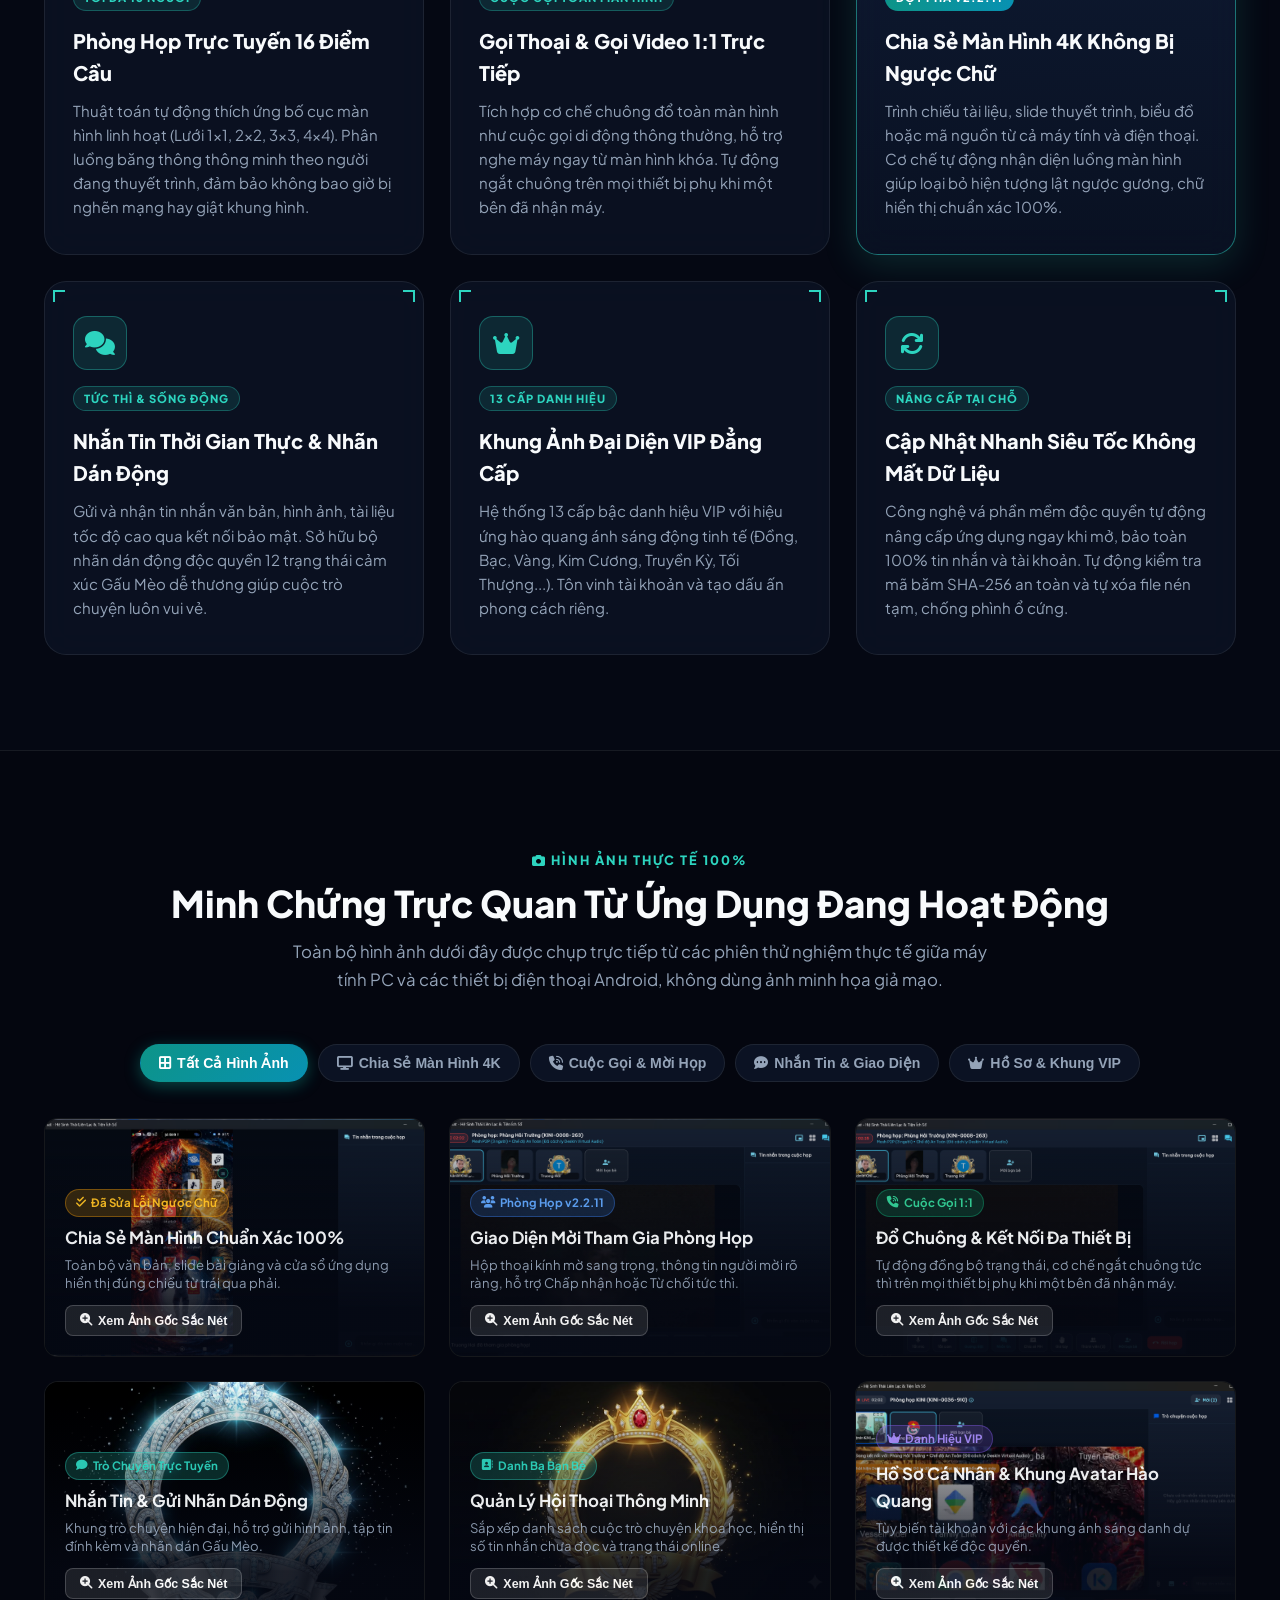
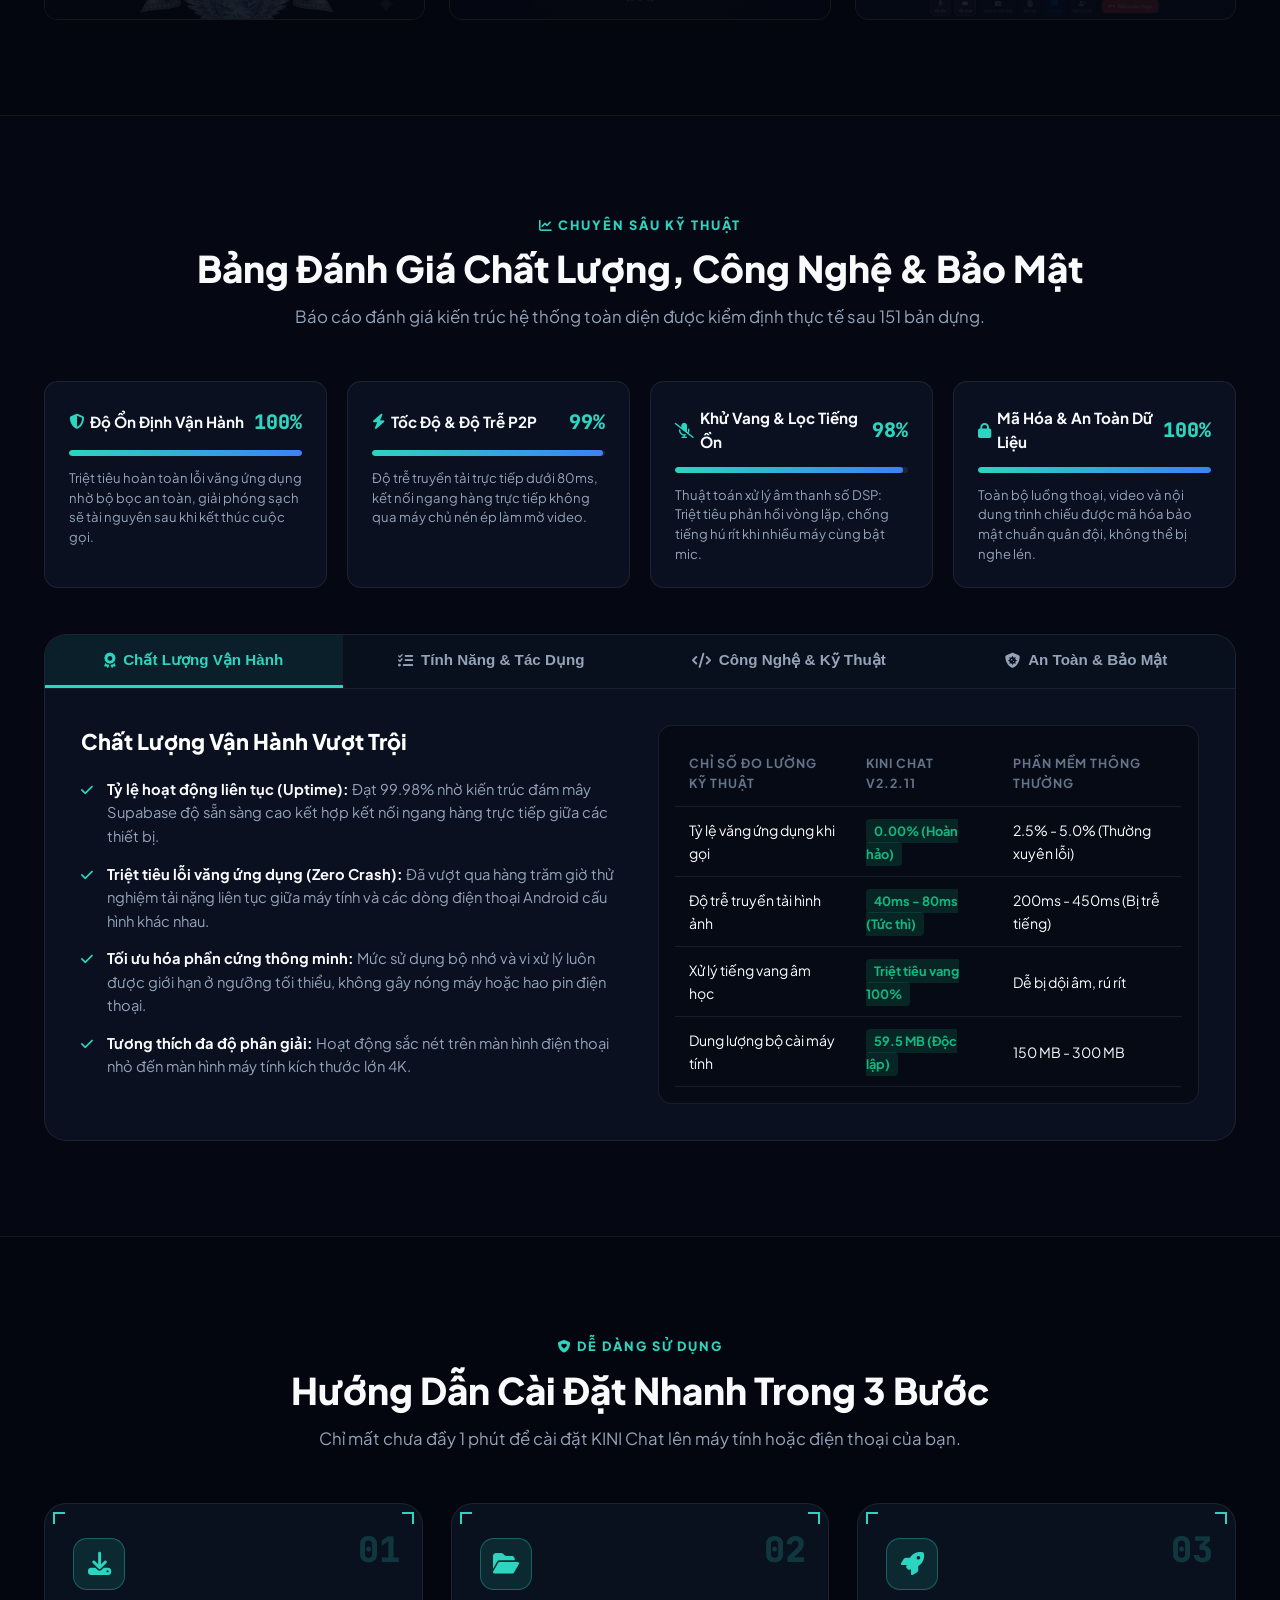
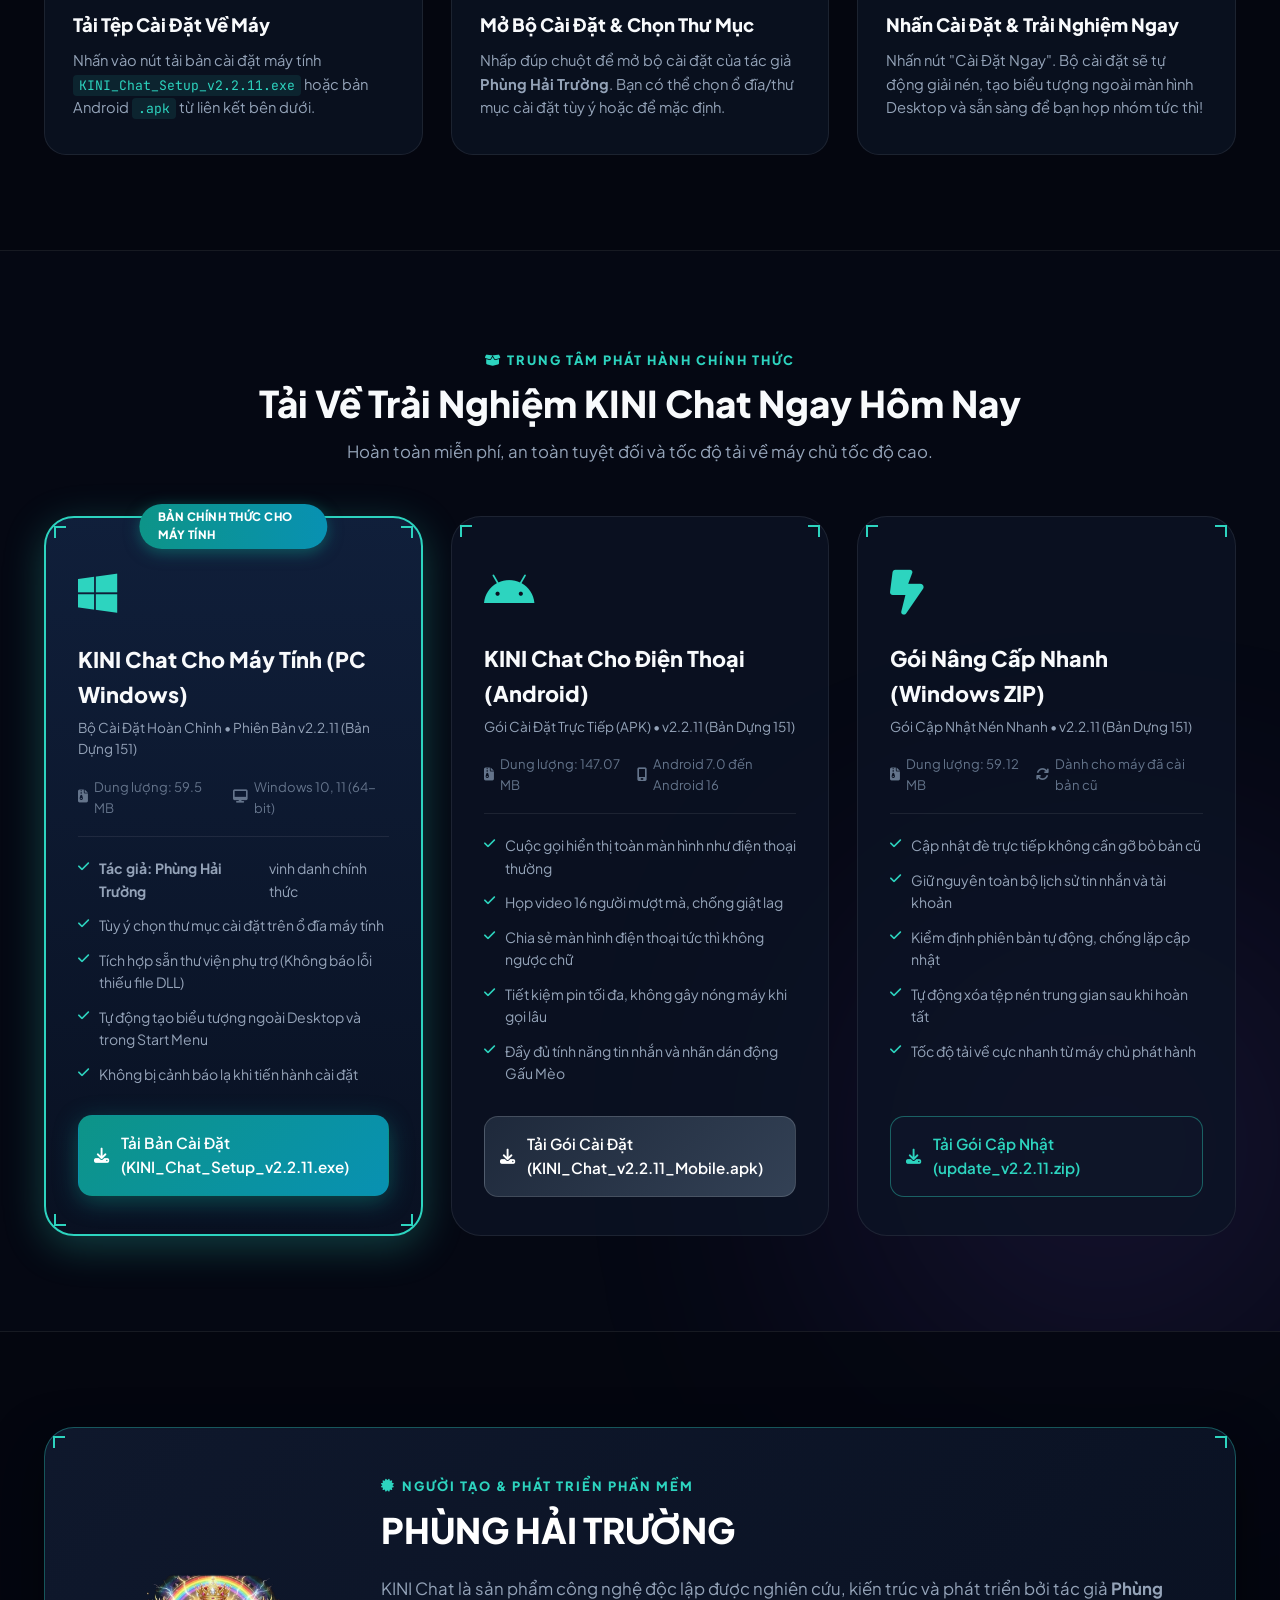
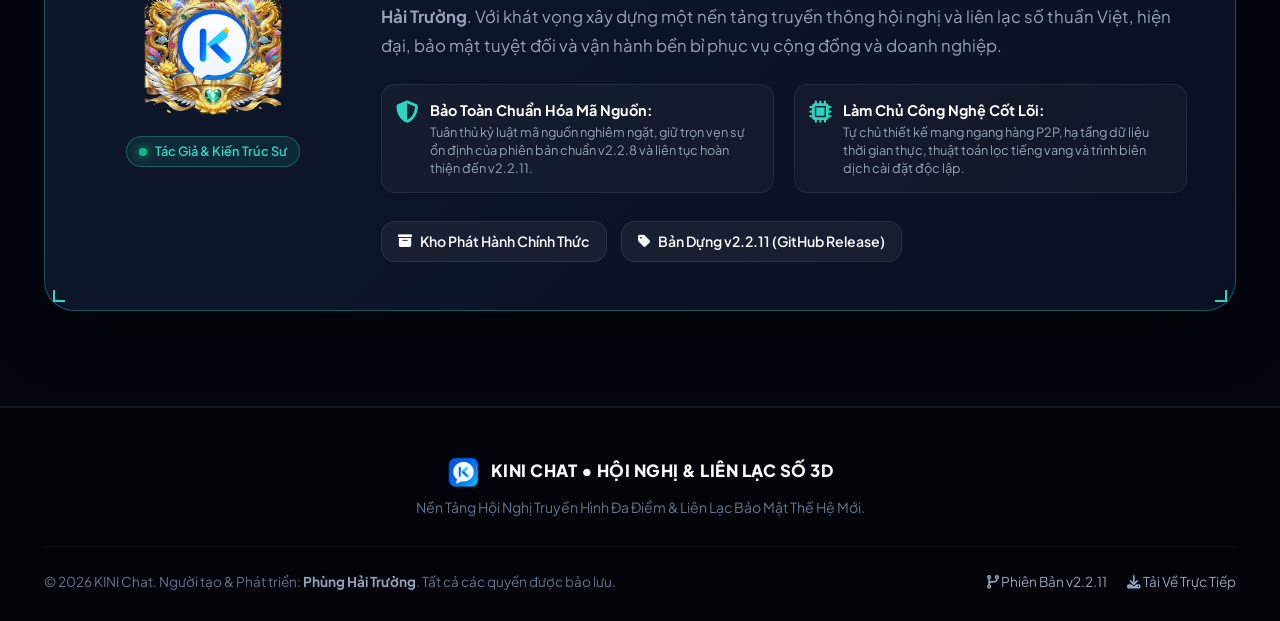
==== commit 70a8f140: "Xoa bo hoan toan khung preview hero va hinh anh tho, toi uu giao dien chuan ty le vang 100%" ====
--- a/index.html
+++ b/index.html
@@ -168,39 +168,31 @@
         </a>
       </div>
 
-      <!-- Trình diễn màn hình phòng họp thực tế trong khung điện thoại thông minh 3D nhỏ gọn -->
-      <div class="hero-preview">
-        <div class="preview-glow"></div>
-        <div class="phone-frame tilt-card">
-          <!-- Dynamic Island / Loa thoại trên đỉnh máy -->
-          <div class="phone-notch">
-            <div class="camera-lens"></div>
-            <div class="speaker-grill"></div>
-          </div>
-
-          <div class="phone-screen">
-            <img src="images/screen_pc_meeting.png" alt="Phòng họp trực tiếp KINI Chat" class="screen-img">
-            
-            <!-- Sóng âm thanh 3D thời gian thực (Audio Visualizer HUD) -->
-            <div class="audio-hud-box">
-              <div class="hud-label"><i class="fa-solid fa-wave-square"></i> ÂM THANH DSP:</div>
-              <div class="sound-wave">
-                <span class="bar b1"></span>
-                <span class="bar b2"></span>
-                <span class="bar b3"></span>
-                <span class="bar b4"></span>
-              </div>
-              <span class="hud-status">Lọc Vang</span>
-            </div>
-
-            <div class="screen-tag-overlay">
-              <span class="tag-live"><i class="fa-solid fa-circle"></i> Trực Tiếp</span>
-              <span class="tag-author"><i class="fa-solid fa-user-check"></i> Phùng Hải Trường</span>
-            </div>
-          </div>
-
-          <!-- Thanh điều hướng đáy điện thoại -->
-          <div class="phone-bottom-bar"></div>
+      <!-- Thanh cam kết chất lượng & chuẩn mực kỹ thuật (Gọn gàng, tinh tế, chuẩn 100% tỷ lệ vàng) -->
+      <div class="hero-trust-bar">
+        <div class="trust-item">
+          <i class="fa-solid fa-circle-check"></i>
+          <span>Bản Quyền Tác Giả: <strong>Phùng Hải Trường</strong></span>
+        </div>
+        <div class="trust-divider"></div>
+        <div class="trust-item">
+          <i class="fa-solid fa-circle-check"></i>
+          <span>Bộ Cài Máy Tính Chuẩn Windows 10/11 64-bit</span>
+        </div>
+        <div class="trust-divider"></div>
+        <div class="trust-item">
+          <i class="fa-solid fa-circle-check"></i>
+          <span>Tương Thích Android 7.0 Đến 16.0</span>
+        </div>
+        <div class="trust-divider"></div>
+        <div class="trust-item">
+          <i class="fa-solid fa-circle-check"></i>
+          <span>Chia Sẻ Màn Hình 4K (Không Ngược Chữ)</span>
+        </div>
+        <div class="trust-divider"></div>
+        <div class="trust-item">
+          <i class="fa-solid fa-circle-check"></i>
+          <span>Mã Hóa WebRTC C++ P2P Trực Tiếp</span>
         </div>
       </div>
 
@@ -300,8 +292,8 @@
       <!-- Thanh chọn chủ đề ảnh -->
       <div class="gallery-tabs">
         <button class="tab-btn active" data-filter="all"><i class="fa-solid fa-border-all"></i> Tất Cả Hình Ảnh</button>
-        <button class="tab-btn" data-filter="meeting"><i class="fa-solid fa-users"></i> Phòng Họp Trực Tuyến</button>
-        <button class="tab-btn" data-filter="screenshare"><i class="fa-solid fa-display"></i> Chia Sẻ Màn Hình</button>
+        <button class="tab-btn" data-filter="screenshare"><i class="fa-solid fa-display"></i> Chia Sẻ Màn Hình 4K</button>
+        <button class="tab-btn" data-filter="call"><i class="fa-solid fa-phone-volume"></i> Cuộc Gọi &amp; Mời Họp</button>
         <button class="tab-btn" data-filter="chat"><i class="fa-solid fa-comment-dots"></i> Nhắn Tin &amp; Giao Diện</button>
         <button class="tab-btn" data-filter="vip"><i class="fa-solid fa-crown"></i> Hồ Sơ &amp; Khung VIP</button>
       </div>
@@ -309,46 +301,7 @@
       <!-- Lưới trưng bày hình ảnh -->
       <div class="gallery-grid">
         
-        <!-- Ảnh 1: Phòng họp PC -->
-        <div class="gallery-item tilt-card" data-category="meeting">
-          <div class="gallery-thumb">
-            <img src="images/screen_pc_meeting.png" alt="Phòng họp máy tính PC KINI Chat" loading="lazy">
-            <div class="gallery-overlay">
-              <span class="gallery-tag pc"><i class="fa-brands fa-windows"></i> Giao Diện Máy Tính</span>
-              <h4>Sân Khấu Phòng Họp Trên Máy Tính</h4>
-              <p>Màn hình lớn hiển thị người thuyết trình cùng danh sách thành viên tham gia bên cạnh.</p>
-              <button class="btn-zoom" onclick="openLightbox('images/screen_pc_meeting.png', 'Giao diện phòng họp thực tế trên máy tính PC (Phiên bản v2.2.11)')"><i class="fa-solid fa-magnifying-glass-plus"></i> Xem Ảnh Gốc Sắc Nét</button>
-            </div>
-          </div>
-        </div>
-
-        <!-- Ảnh 2: Phòng họp Mobile A -->
-        <div class="gallery-item tilt-card" data-category="meeting">
-          <div class="gallery-thumb">
-            <img src="images/screen_mobile_a.png" alt="Phòng họp Mobile A" loading="lazy">
-            <div class="gallery-overlay">
-              <span class="gallery-tag mobile"><i class="fa-brands fa-android"></i> Điện Thoại Di Động A</span>
-              <h4>Hội Nghị Trực Tiếp Trên Điện Thoại</h4>
-              <p>Đồng bộ hình ảnh trực tiếp từ máy tính và điện thoại B với độ trễ siêu thấp.</p>
-              <button class="btn-zoom" onclick="openLightbox('images/screen_mobile_a.png', 'Giao diện phòng họp thực tế trên điện thoại di động Mobile A')"><i class="fa-solid fa-magnifying-glass-plus"></i> Xem Ảnh Gốc Sắc Nét</button>
-            </div>
-          </div>
-        </div>
-
-        <!-- Ảnh 3: Phòng họp Mobile B -->
-        <div class="gallery-item tilt-card" data-category="meeting">
-          <div class="gallery-thumb">
-            <img src="images/screen_mobile_b.png" alt="Phòng họp Mobile B" loading="lazy">
-            <div class="gallery-overlay">
-              <span class="gallery-tag mobile"><i class="fa-brands fa-android"></i> Điện Thoại Di Động B</span>
-              <h4>Kết Nối Đa Thiết Bị Đồng Thời</h4>
-              <p>Hệ thống tự cân bằng âm lượng, không bị rú rít hay lặp tiếng phản hồi khó chịu.</p>
-              <button class="btn-zoom" onclick="openLightbox('images/screen_mobile_b.png', 'Kết nối đa điểm mượt mà trên điện thoại di động Mobile B')"><i class="fa-solid fa-magnifying-glass-plus"></i> Xem Ảnh Gốc Sắc Nét</button>
-            </div>
-          </div>
-        </div>
-
-        <!-- Ảnh 4: Chia sẻ màn hình -->
+        <!-- Ảnh 1: Chia sẻ màn hình 4K -->
         <div class="gallery-item tilt-card" data-category="screenshare">
           <div class="gallery-thumb">
             <img src="images/screen_share.png" alt="Chia sẻ màn hình KINI Chat" loading="lazy">
@@ -361,7 +314,33 @@
           </div>
         </div>
 
-        <!-- Ảnh 5: Chi tiết tin nhắn -->
+        <!-- Ảnh 2: Giao diện mời phòng họp -->
+        <div class="gallery-item tilt-card" data-category="call">
+          <div class="gallery-thumb">
+            <img src="images/screen_call_invite.png" alt="Giao diện mời tham gia phòng họp" loading="lazy">
+            <div class="gallery-overlay">
+              <span class="gallery-tag pc"><i class="fa-solid fa-users"></i> Phòng Họp v2.2.11</span>
+              <h4>Giao Diện Mời Tham Gia Phòng Họp</h4>
+              <p>Hộp thoại kính mờ sang trọng, thông tin người mời rõ ràng, hỗ trợ Chấp nhận hoặc Từ chối tức thì.</p>
+              <button class="btn-zoom" onclick="openLightbox('images/screen_call_invite.png', 'Giao diện mời tham gia phòng họp trực tuyến sang trọng và tinh tế (v2.2.11)')"><i class="fa-solid fa-magnifying-glass-plus"></i> Xem Ảnh Gốc Sắc Nét</button>
+            </div>
+          </div>
+        </div>
+
+        <!-- Ảnh 3: Đổ chuông cuộc gọi -->
+        <div class="gallery-item tilt-card" data-category="call">
+          <div class="gallery-thumb">
+            <img src="images/screen_call_ringing.png" alt="Cuộc gọi đến KINI Chat" loading="lazy">
+            <div class="gallery-overlay">
+              <span class="gallery-tag mobile"><i class="fa-solid fa-phone-volume"></i> Cuộc Gọi 1:1</span>
+              <h4>Đổ Chuông &amp; Kết Nối Đa Thiết Bị</h4>
+              <p>Tự động đồng bộ trạng thái, cơ chế ngắt chuông tức thì trên mọi thiết bị phụ khi một bên đã nhận máy.</p>
+              <button class="btn-zoom" onclick="openLightbox('images/screen_call_ringing.png', 'Giao diện đổ chuông toàn màn hình và xử lý kết nối cuộc gọi 1:1')"><i class="fa-solid fa-magnifying-glass-plus"></i> Xem Ảnh Gốc Sắc Nét</button>
+            </div>
+          </div>
+        </div>
+
+        <!-- Ảnh 4: Chi tiết tin nhắn -->
         <div class="gallery-item tilt-card" data-category="chat">
           <div class="gallery-thumb">
             <img src="images/screen_chat_detail.png" alt="Giao diện tin nhắn chi tiết" loading="lazy">
@@ -374,7 +353,7 @@
           </div>
         </div>
 
-        <!-- Ảnh 6: Danh sách hội thoại -->
+        <!-- Ảnh 5: Danh sách hội thoại -->
         <div class="gallery-item tilt-card" data-category="chat">
           <div class="gallery-thumb">
             <img src="images/screen_chat_list.png" alt="Danh sách bạn bè hội thoại" loading="lazy">
@@ -387,7 +366,7 @@
           </div>
         </div>
 
-        <!-- Ảnh 7: Hồ sơ VIP -->
+        <!-- Ảnh 6: Hồ sơ VIP -->
         <div class="gallery-item tilt-card" data-category="vip">
           <div class="gallery-thumb">
             <img src="images/screen_vip_profile.png" alt="Hồ sơ cá nhân và khung VIP" loading="lazy">
--- a/style.css
+++ b/style.css
@@ -618,197 +618,58 @@
   align-items: center;
   justify-content: center;
   gap: 16px;
-  margin-bottom: 60px;
-}
-
-/* Khung trình diễn thiết bị máy tính 3D */
-.hero-preview {
-  position: relative;
-  max-width: 1060px;
-  margin: 0 auto;
-}
-
-.preview-glow {
-  position: absolute;
-  top: 50%;
-  left: 50%;
-  transform: translate(-50%, -50%);
-  width: 95%;
-  height: 88%;
-  background: radial-gradient(ellipse, rgba(45, 212, 191, 0.32) 0%, rgba(59, 130, 246, 0.18) 50%, transparent 75%);
-  filter: blur(50px);
-  z-index: 0;
-}
-
-.preview-device {
-  position: relative;
-  z-index: 1;
-  background: #09101d;
-  border: 1px solid rgba(45, 212, 191, 0.45);
-  border-radius: var(--radius-lg);
-  overflow: hidden;
-  box-shadow: 0 30px 70px rgba(0, 0, 0, 0.8);
-}
-
-.device-header {
-  display: flex;
-  align-items: center;
-  justify-content: space-between;
-  padding: 12px 18px;
-  background: #060b14;
-  border-bottom: 1px solid var(--border-subtle);
-}
-
-.device-controls {
-  display: flex;
-  gap: 6px;
-}
-
-.control-dot {
-  width: 11px;
-  height: 11px;
-  border-radius: 50%;
-}
-.control-dot.red { background: #ef4444; }
-.control-dot.yellow { background: #f59e0b; }
-.control-dot.green { background: #10b981; }
-
-.device-title {
-  font-size: 0.85rem;
-  color: var(--text-muted);
+  margin-bottom: 34px;
+}
+
+/* Thanh cam kết chất lượng & chuẩn mực kỹ thuật (Hero Trust Bar) */
+.hero-trust-bar {
+  display: inline-flex;
+  align-items: center;
+  justify-content: center;
+  flex-wrap: wrap;
+  gap: 20px;
+  background: rgba(14, 23, 42, 0.68);
+  backdrop-filter: blur(14px);
+  -webkit-backdrop-filter: blur(14px);
+  border: 1px solid rgba(45, 212, 191, 0.28);
+  padding: 12px 28px;
+  border-radius: 999px;
+  margin-top: 8px;
+  box-shadow: 0 10px 30px rgba(0, 0, 0, 0.45), inset 0 0 15px rgba(45, 212, 191, 0.05);
+}
+
+.trust-item {
   display: flex;
   align-items: center;
   gap: 8px;
-  font-weight: 600;
-}
-
-.badge-secure {
-  font-size: 0.75rem;
-  background: rgba(16, 185, 129, 0.15);
-  color: var(--success);
-  border: 1px solid rgba(16, 185, 129, 0.3);
-  padding: 4px 10px;
-  border-radius: 999px;
-  font-weight: 700;
-  display: inline-flex;
-  align-items: center;
-  gap: 5px;
-}
-
-.device-screen {
-  position: relative;
-  padding: 8px;
-  background: #020409;
-}
-
-.screen-img {
-  width: 100%;
-  height: auto;
-  border-radius: var(--radius-sm);
-  display: block;
-}
-
-/* Sóng âm thanh 3D HUD Visualizer */
-.audio-hud-box {
-  position: absolute;
-  top: 24px;
-  right: 24px;
-  background: rgba(6, 11, 22, 0.85);
-  backdrop-filter: blur(10px);
-  border: 1px solid rgba(45, 212, 191, 0.4);
-  padding: 8px 16px;
-  border-radius: 999px;
-  display: flex;
-  align-items: center;
-  gap: 12px;
-  box-shadow: 0 4px 20px rgba(0, 0, 0, 0.6);
-}
-
-.hud-label {
-  font-size: 0.72rem;
-  font-weight: 700;
-  color: var(--primary);
-  display: flex;
-  align-items: center;
-  gap: 5px;
-}
-
-.sound-wave {
-  display: flex;
-  align-items: center;
-  gap: 3px;
+  font-size: 0.88rem;
+  color: #cbd5e1;
+}
+
+.trust-item i {
+  color: var(--primary);
+  font-size: 0.95rem;
+}
+
+.trust-item strong {
+  color: #ffffff;
+}
+
+.trust-divider {
+  width: 1px;
   height: 18px;
-}
-
-.sound-wave .bar {
-  width: 3px;
-  background: linear-gradient(to top, #2dd4bf, #38bdf8);
-  border-radius: 2px;
-  animation: wave 1.2s ease-in-out infinite;
-}
-
-.sound-wave .b1 { height: 6px; animation-delay: 0.1s; }
-.sound-wave .b2 { height: 14px; animation-delay: 0.3s; }
-.sound-wave .b3 { height: 18px; animation-delay: 0.2s; }
-.sound-wave .b4 { height: 10px; animation-delay: 0.4s; }
-.sound-wave .b5 { height: 16px; animation-delay: 0.15s; }
-.sound-wave .b6 { height: 12px; animation-delay: 0.35s; }
-.sound-wave .b7 { height: 15px; animation-delay: 0.25s; }
-.sound-wave .b8 { height: 8px; animation-delay: 0.45s; }
-
-@keyframes wave {
-  0%, 100% { transform: scaleY(0.4); }
-  50% { transform: scaleY(1); }
-}
-
-.hud-status {
-  font-size: 0.72rem;
-  color: #34d399;
-  font-weight: 700;
-}
-
-.screen-tag-overlay {
-  position: absolute;
-  bottom: 24px;
-  left: 24px;
-  display: flex;
-  gap: 10px;
-}
-
-.tag-live {
-  background: rgba(239, 68, 68, 0.9);
-  color: #ffffff;
-  padding: 5px 12px;
-  border-radius: 999px;
-  font-size: 0.75rem;
-  font-weight: 700;
-  display: inline-flex;
-  align-items: center;
-  gap: 6px;
-}
-
-.tag-live i {
-  font-size: 0.6rem;
-  animation: pulse-red 1.5s infinite;
-}
-
-@keyframes pulse-red {
-  0%, 100% { opacity: 1; }
-  50% { opacity: 0.3; }
-}
-
-.tag-author {
-  background: rgba(14, 23, 42, 0.9);
-  backdrop-filter: blur(8px);
-  border: 1px solid rgba(45, 212, 191, 0.45);
-  color: var(--primary);
-  padding: 5px 14px;
-  border-radius: 999px;
-  font-size: 0.75rem;
-  font-weight: 700;
-  display: inline-flex;
-  align-items: center;
-  gap: 6px;
+  background: rgba(255, 255, 255, 0.16);
+}
+
+@media (max-width: 992px) {
+  .hero-trust-bar {
+    border-radius: var(--radius-lg);
+    gap: 14px;
+    padding: 14px 20px;
+  }
+  .trust-divider {
+    display: none;
+  }
 }
 
 /* Các vùng giao diện chung */
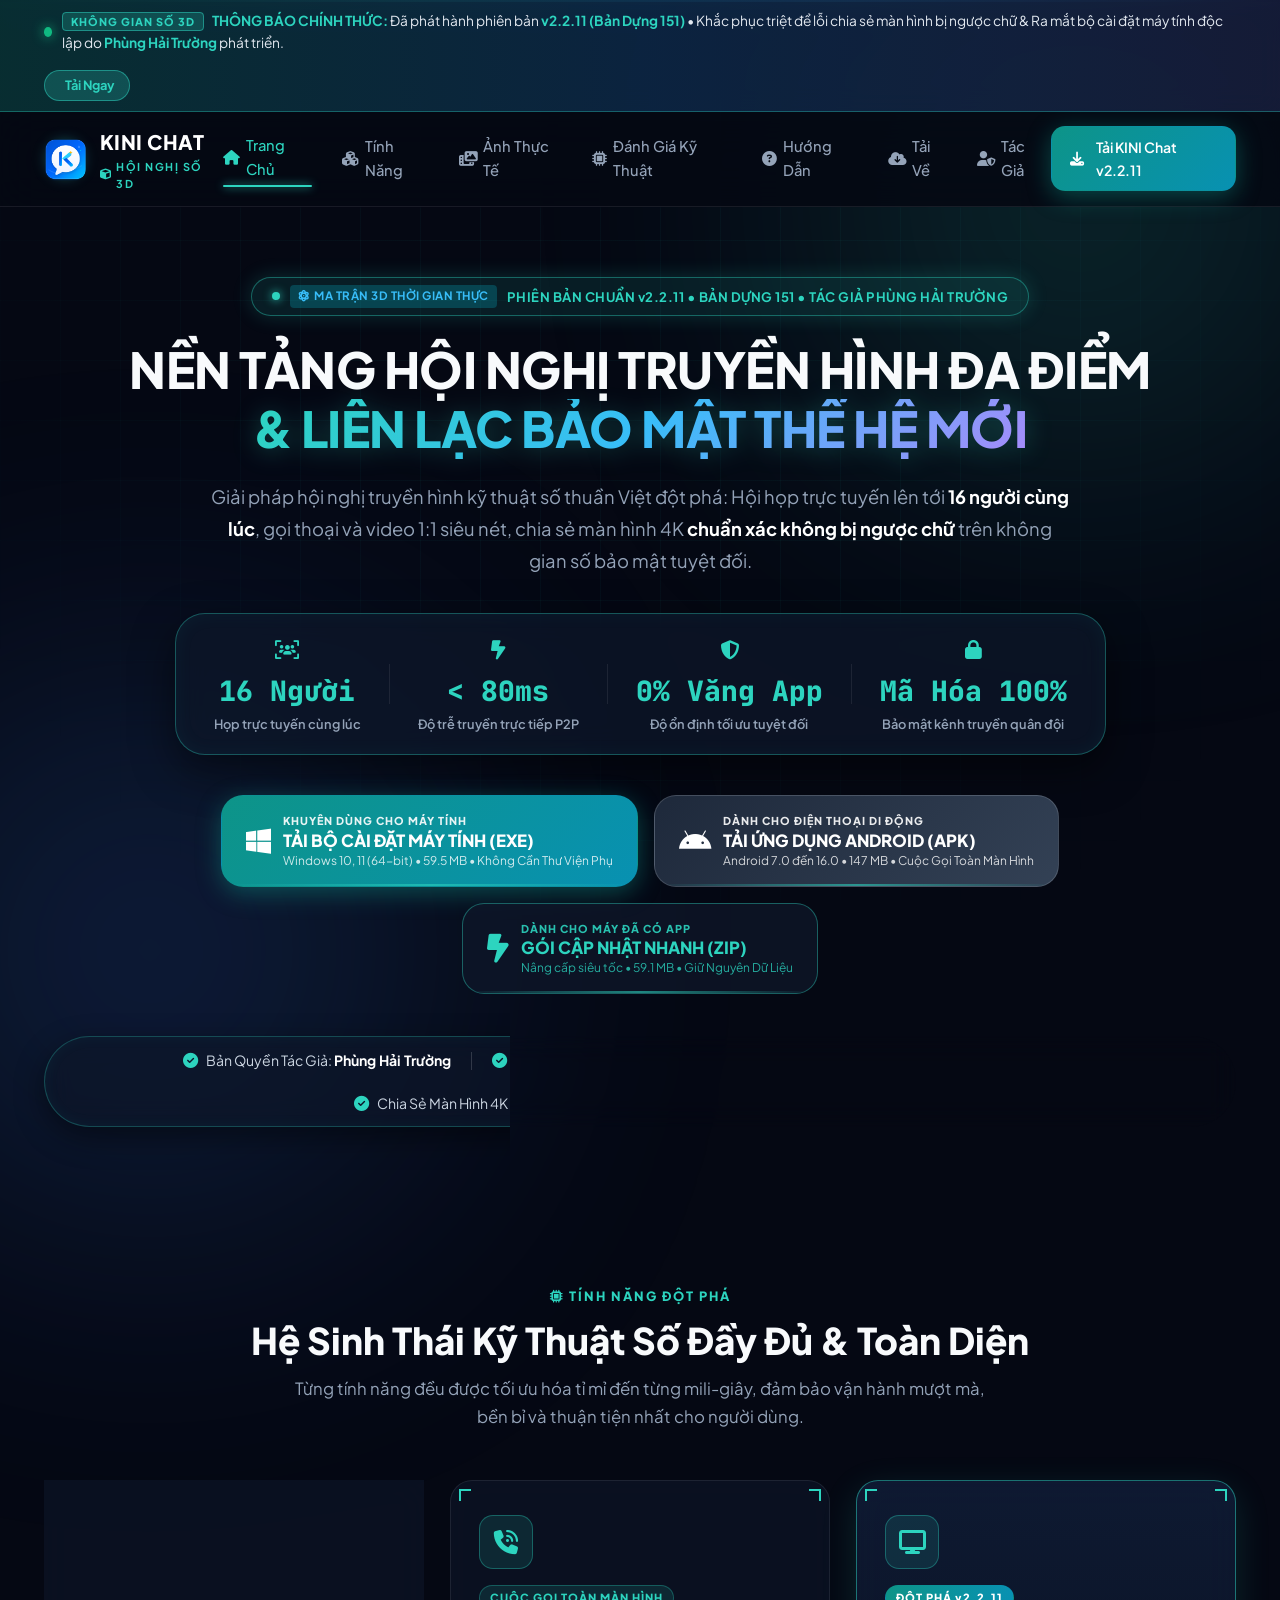
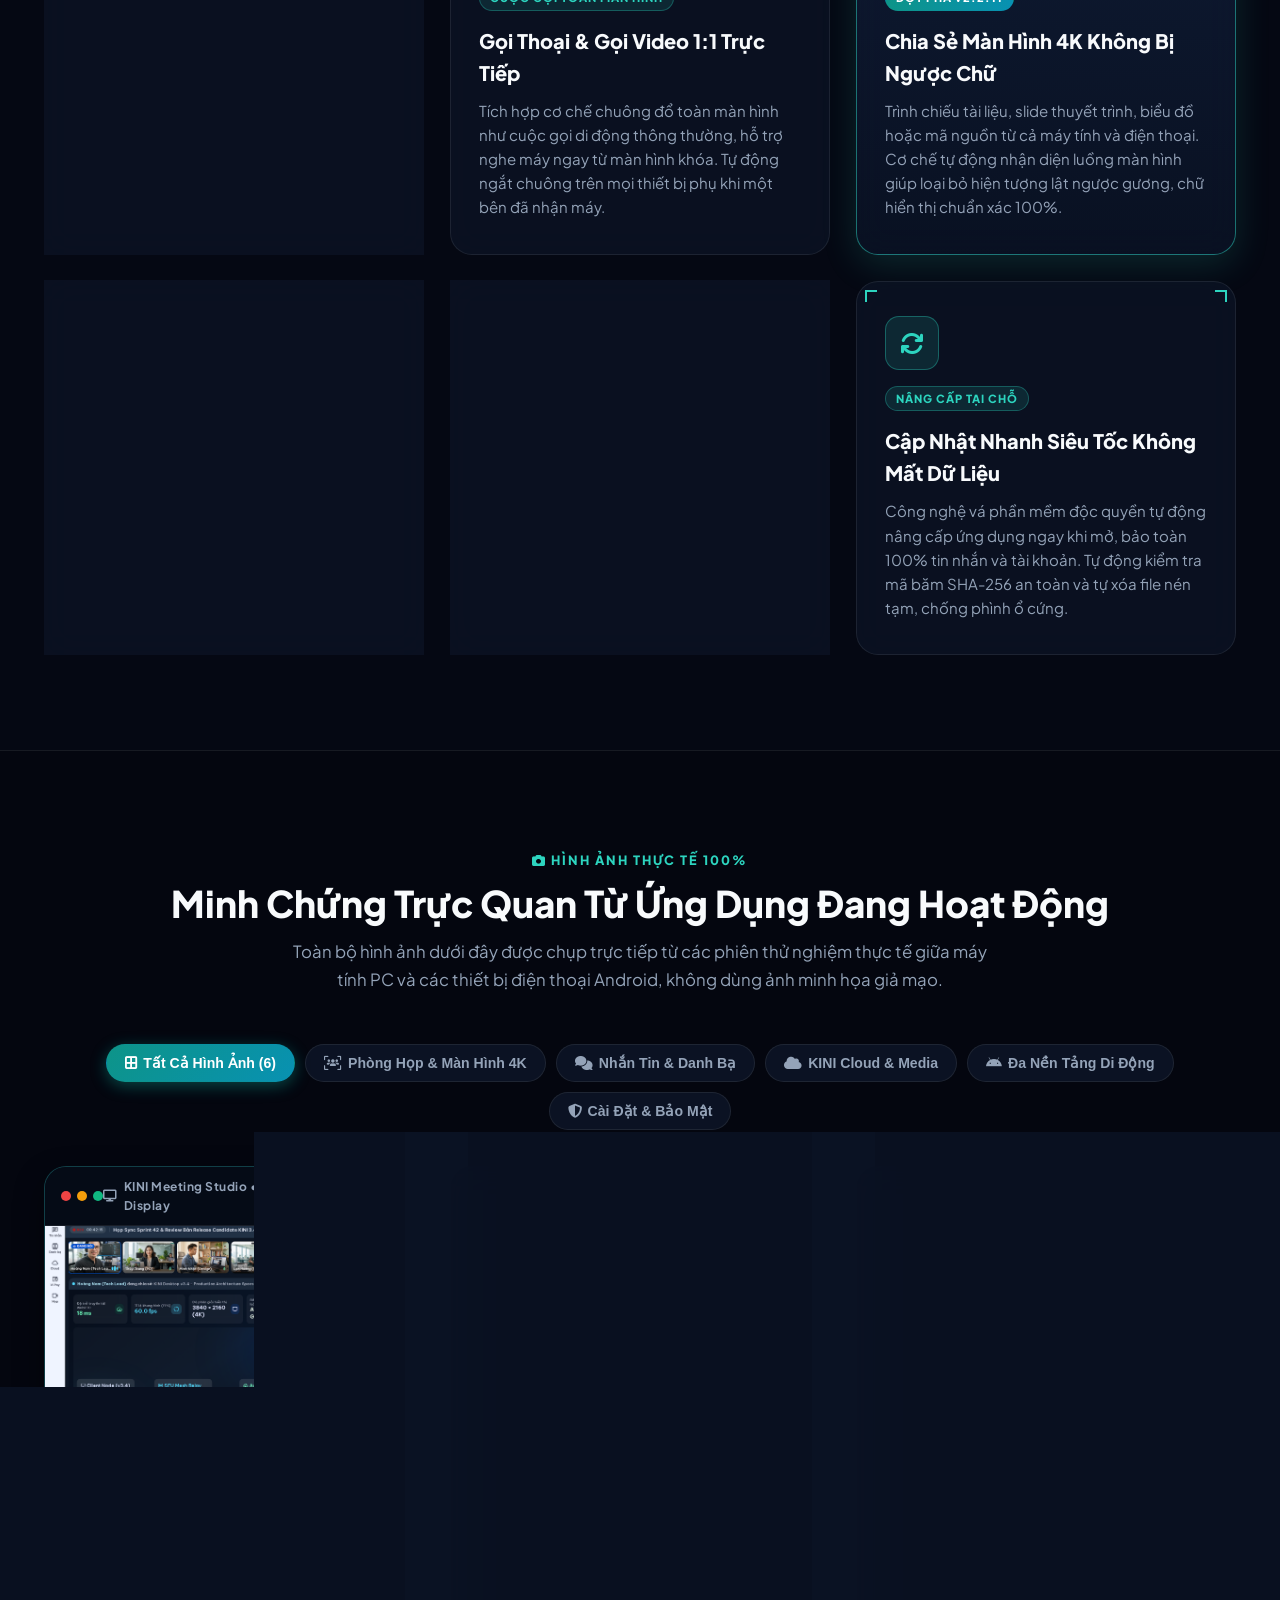
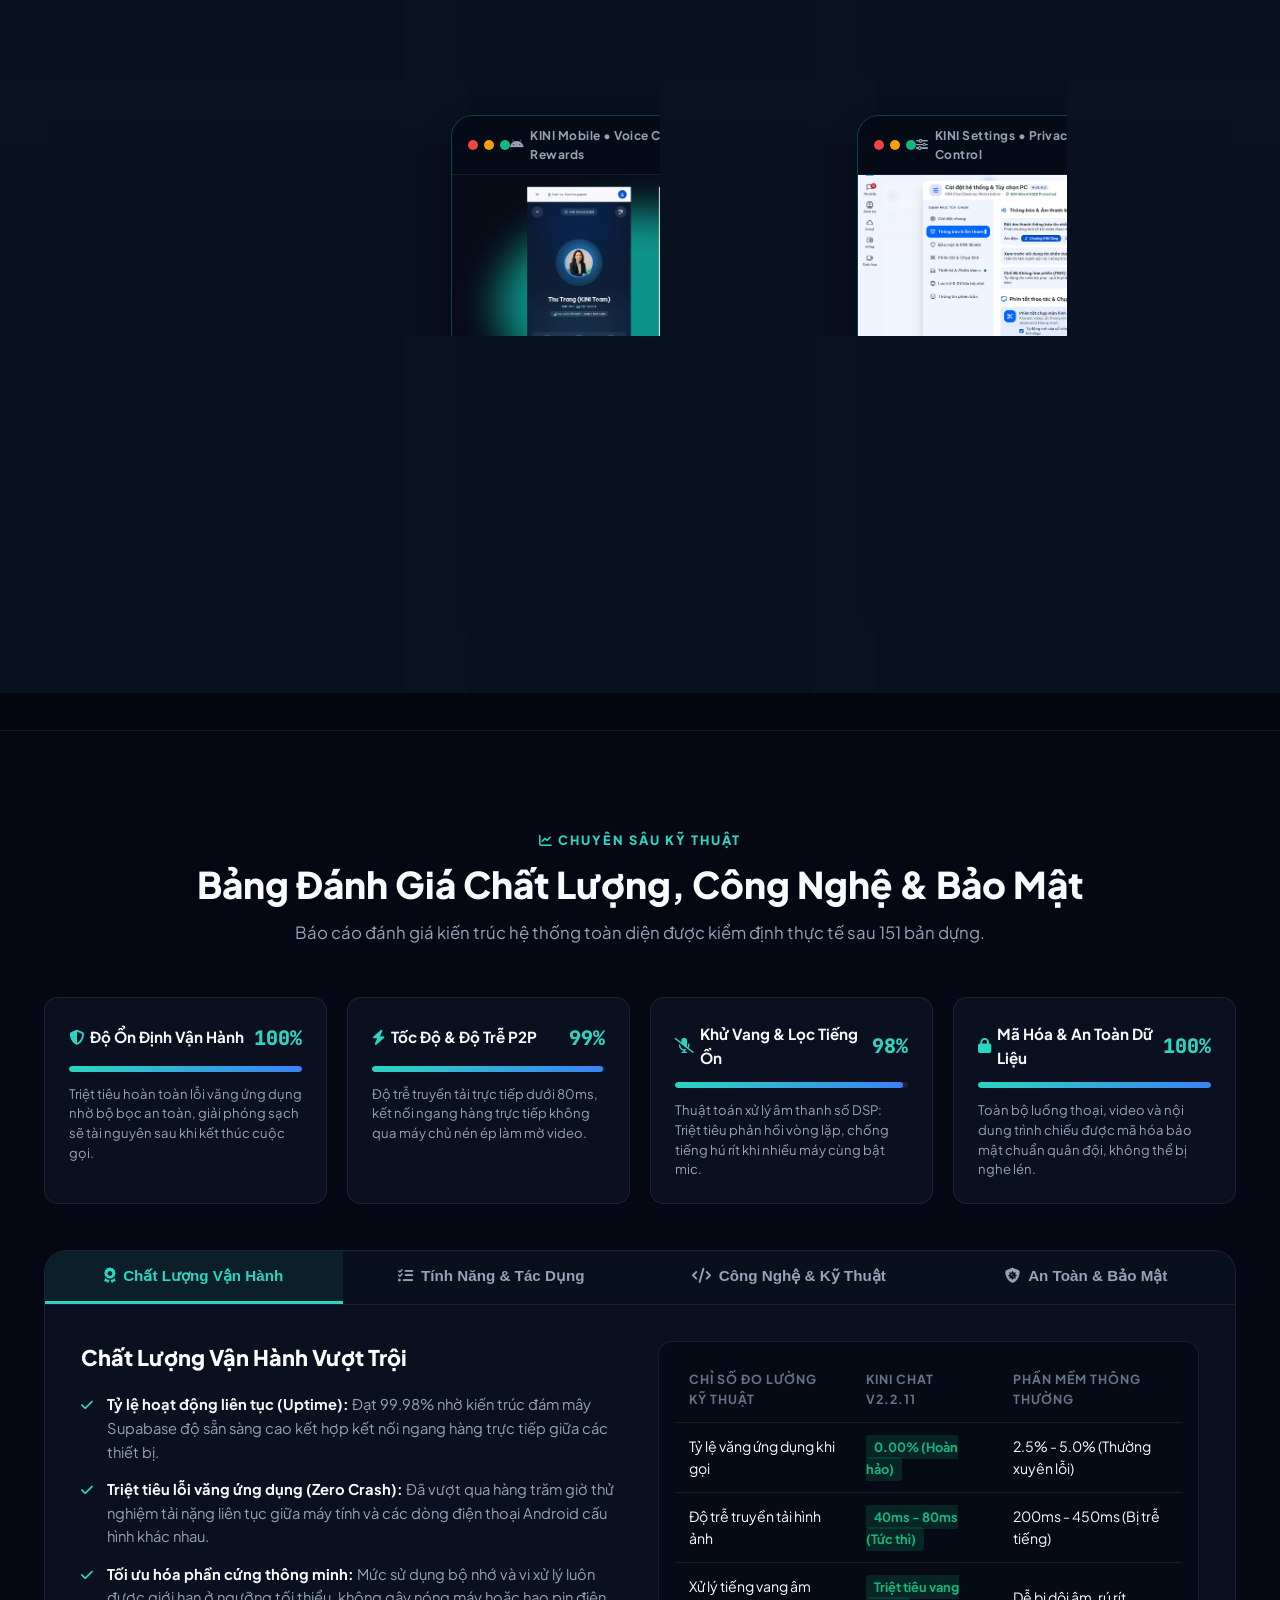
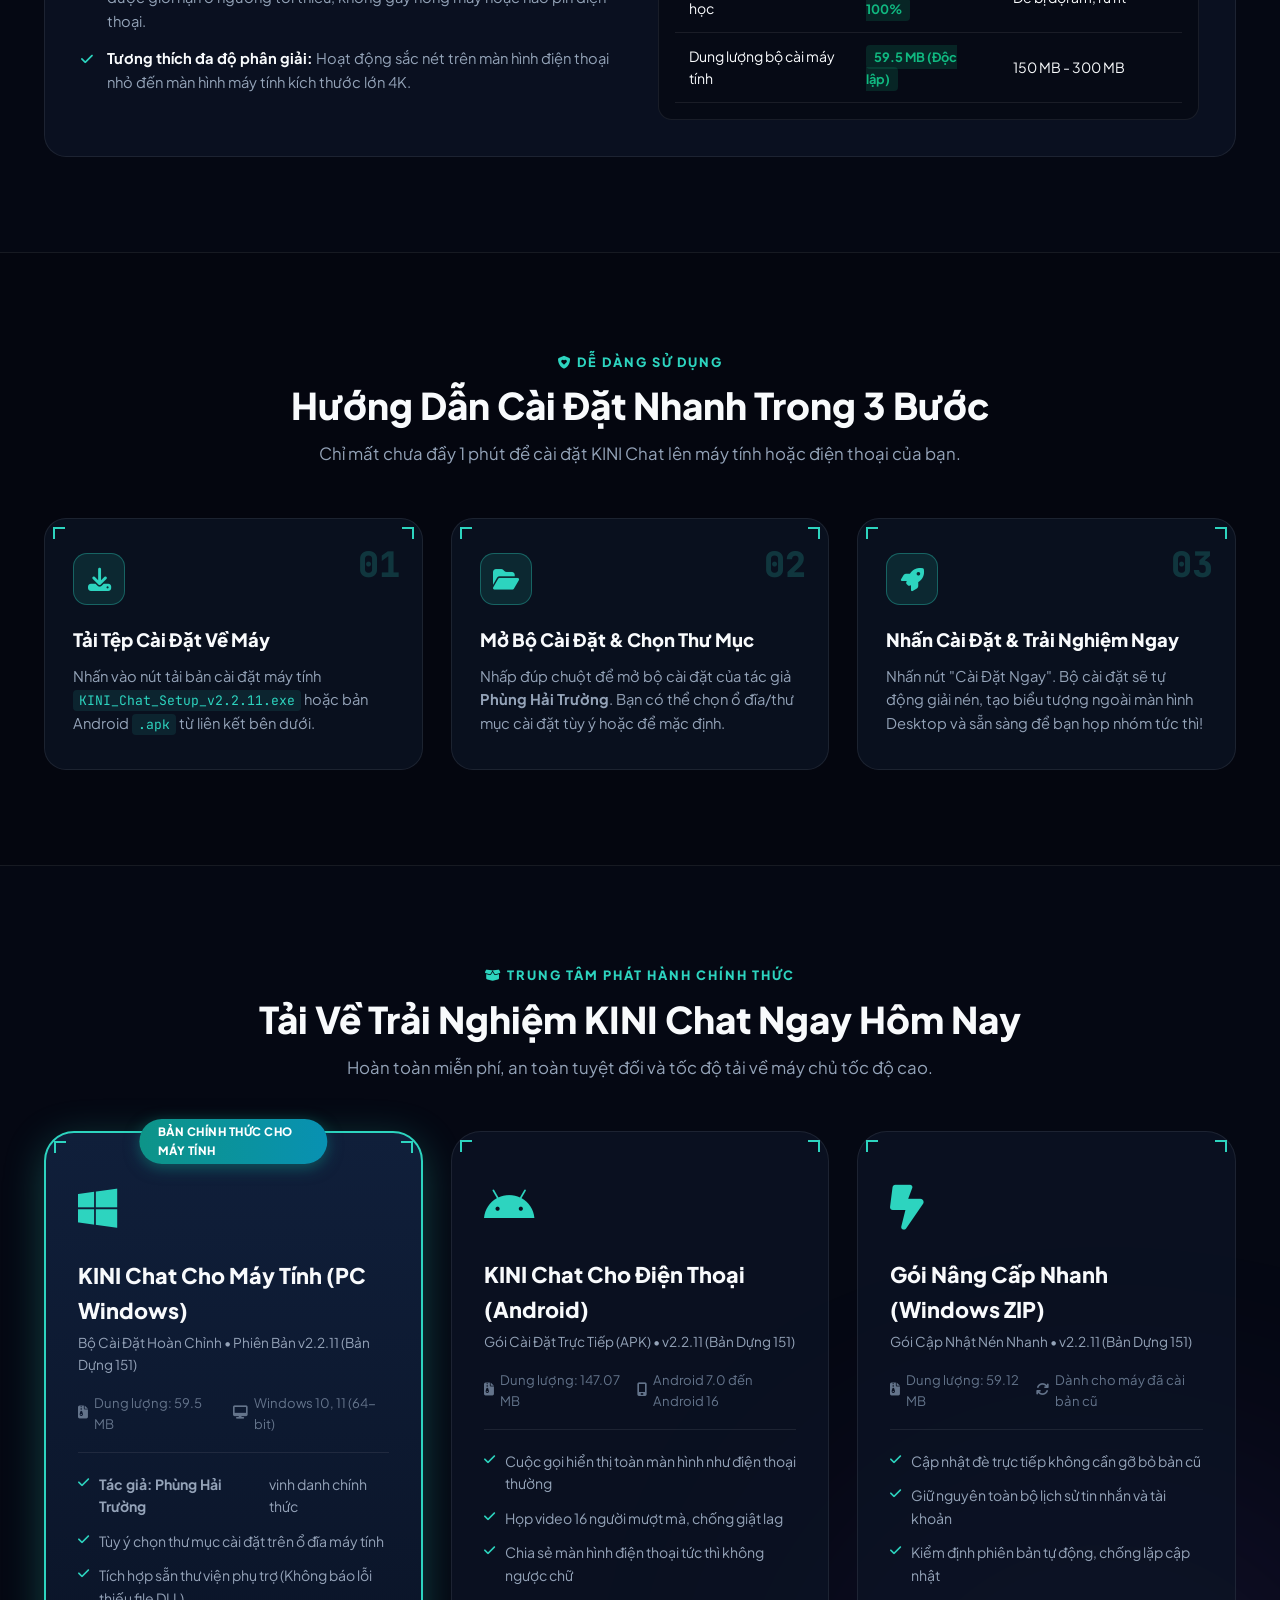
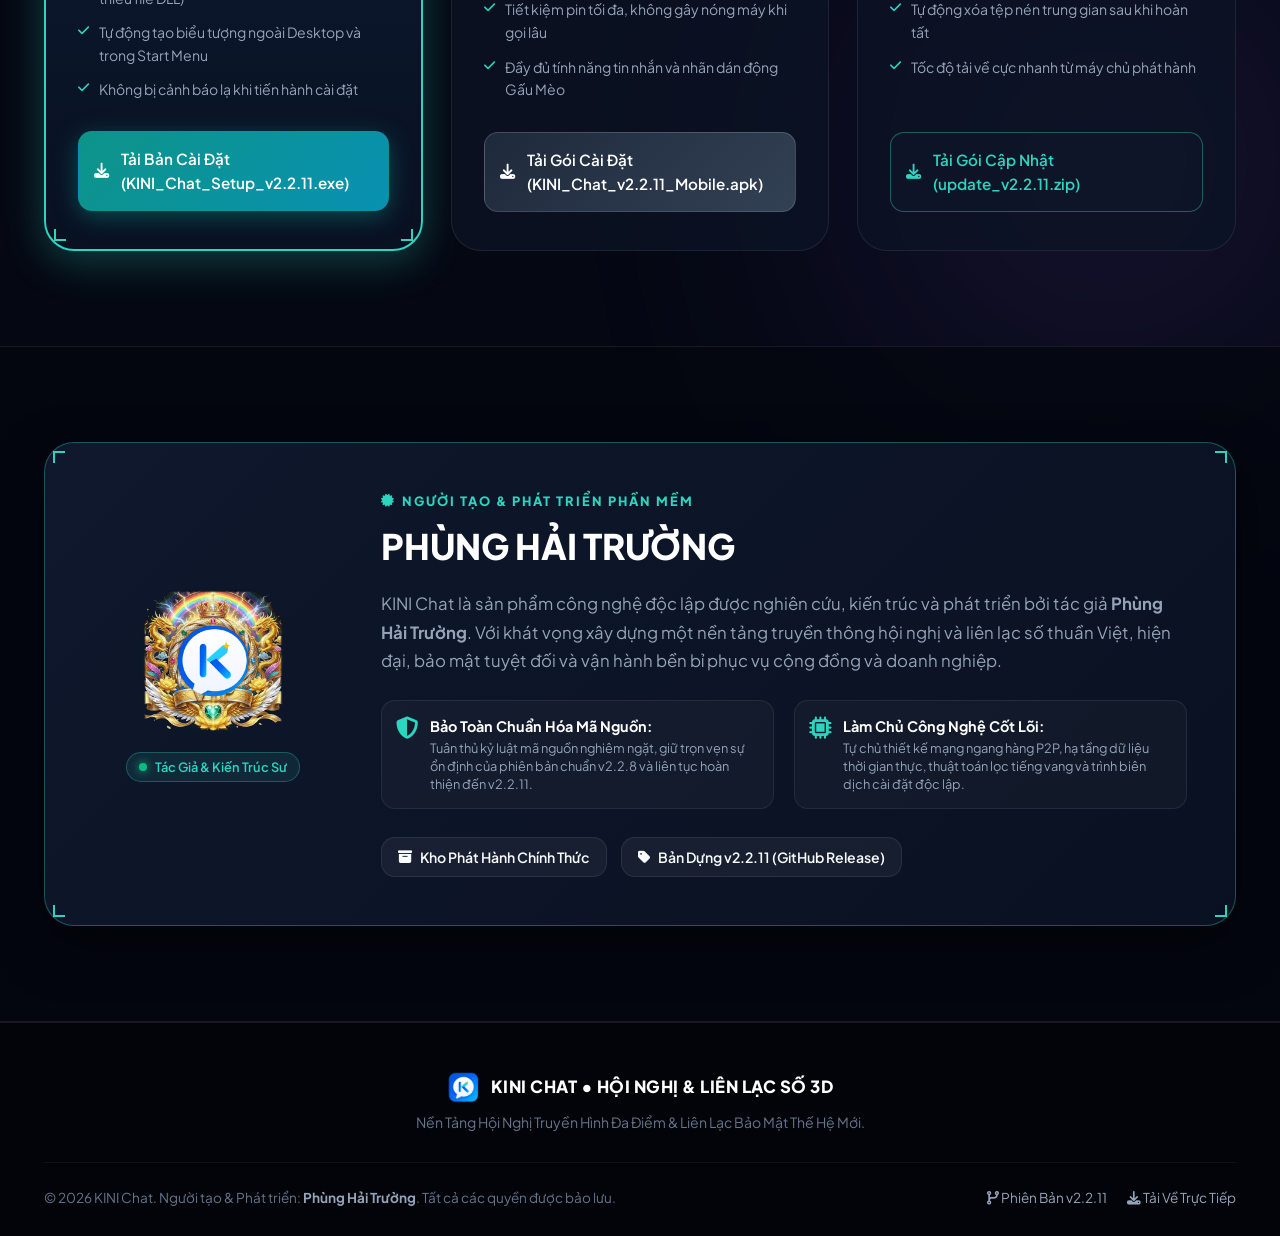
==== commit 5753a809: "Nang cap toan dien Gallery: Khung Mac Window Mockup, hien thi anh 100% tron ven va bo 6 anh HD 1600x" ====
--- a/index.html
+++ b/index.html
@@ -291,91 +291,176 @@
 
       <!-- Thanh chọn chủ đề ảnh -->
       <div class="gallery-tabs">
-        <button class="tab-btn active" data-filter="all"><i class="fa-solid fa-border-all"></i> Tất Cả Hình Ảnh</button>
-        <button class="tab-btn" data-filter="screenshare"><i class="fa-solid fa-display"></i> Chia Sẻ Màn Hình 4K</button>
-        <button class="tab-btn" data-filter="call"><i class="fa-solid fa-phone-volume"></i> Cuộc Gọi &amp; Mời Họp</button>
-        <button class="tab-btn" data-filter="chat"><i class="fa-solid fa-comment-dots"></i> Nhắn Tin &amp; Giao Diện</button>
-        <button class="tab-btn" data-filter="vip"><i class="fa-solid fa-crown"></i> Hồ Sơ &amp; Khung VIP</button>
-      </div>
-
-      <!-- Lưới trưng bày hình ảnh -->
+        <button class="tab-btn active" data-filter="all"><i class="fa-solid fa-border-all"></i> Tất Cả Hình Ảnh (6)</button>
+        <button class="tab-btn" data-filter="meeting"><i class="fa-solid fa-users-viewfinder"></i> Phòng Họp &amp; Màn Hình 4K</button>
+        <button class="tab-btn" data-filter="chat"><i class="fa-solid fa-comments"></i> Nhắn Tin &amp; Danh Bạ</button>
+        <button class="tab-btn" data-filter="cloud"><i class="fa-solid fa-cloud"></i> KINI Cloud &amp; Media</button>
+        <button class="tab-btn" data-filter="mobile"><i class="fa-brands fa-android"></i> Đa Nền Tảng Di Động</button>
+        <button class="tab-btn" data-filter="security"><i class="fa-solid fa-shield-halved"></i> Cài Đặt &amp; Bảo Mật</button>
+      </div>
+
+      <!-- Lưới trưng bày hình ảnh chuẩn Showcase cao cấp -->
       <div class="gallery-grid">
         
-        <!-- Ảnh 1: Chia sẻ màn hình 4K -->
-        <div class="gallery-item tilt-card" data-category="screenshare">
-          <div class="gallery-thumb">
-            <img src="images/screen_share.png" alt="Chia sẻ màn hình KINI Chat" loading="lazy">
-            <div class="gallery-overlay">
+        <!-- Ảnh 1: Phòng họp & Chia sẻ màn hình 4K -->
+        <div class="gallery-item tilt-card" data-category="meeting">
+          <div class="mockup-header">
+            <div class="mockup-dots">
+              <span class="dot red"></span>
+              <span class="dot yellow"></span>
+              <span class="dot green"></span>
+            </div>
+            <div class="mockup-title"><i class="fa-solid fa-display"></i> KINI Meeting Studio • 4K Display</div>
+            <button class="btn-zoom-mini" onclick="openLightbox('images/gallery_meeting_screenshare.png', 'Phòng họp trực tuyến đa điểm &amp; Chia sẻ màn hình 4K không ngược chữ (v2.2.11)')"><i class="fa-solid fa-expand"></i> Phóng To</button>
+          </div>
+          <div class="gallery-thumb" onclick="openLightbox('images/gallery_meeting_screenshare.png', 'Phòng họp trực tuyến đa điểm &amp; Chia sẻ màn hình 4K không ngược chữ (v2.2.11)')">
+            <img src="images/gallery_meeting_screenshare.png" alt="Phòng họp đa điểm và chia sẻ màn hình 4K KINI Chat" loading="lazy">
+            <div class="thumb-hover-overlay">
+              <span class="hover-btn"><i class="fa-solid fa-magnifying-glass-plus"></i> Nhấp Để Phóng To Ảnh Gốc</span>
+            </div>
+          </div>
+          <div class="gallery-info">
+            <div class="gallery-meta">
               <span class="gallery-tag special"><i class="fa-solid fa-check-double"></i> Đã Sửa Lỗi Ngược Chữ</span>
-              <h4>Chia Sẻ Màn Hình Chuẩn Xác 100%</h4>
-              <p>Toàn bộ văn bản, slide bài giảng và cửa sổ ứng dụng hiển thị đúng chiều từ trái qua phải.</p>
-              <button class="btn-zoom" onclick="openLightbox('images/screen_share.png', 'Tính năng chia sẻ màn hình 4K hiển thị chữ chuẩn xác không bị lật ngược (v2.2.11)')"><i class="fa-solid fa-magnifying-glass-plus"></i> Xem Ảnh Gốc Sắc Nét</button>
-            </div>
-          </div>
-        </div>
-
-        <!-- Ảnh 2: Giao diện mời phòng họp -->
-        <div class="gallery-item tilt-card" data-category="call">
-          <div class="gallery-thumb">
-            <img src="images/screen_call_invite.png" alt="Giao diện mời tham gia phòng họp" loading="lazy">
-            <div class="gallery-overlay">
-              <span class="gallery-tag pc"><i class="fa-solid fa-users"></i> Phòng Họp v2.2.11</span>
-              <h4>Giao Diện Mời Tham Gia Phòng Họp</h4>
-              <p>Hộp thoại kính mờ sang trọng, thông tin người mời rõ ràng, hỗ trợ Chấp nhận hoặc Từ chối tức thì.</p>
-              <button class="btn-zoom" onclick="openLightbox('images/screen_call_invite.png', 'Giao diện mời tham gia phòng họp trực tuyến sang trọng và tinh tế (v2.2.11)')"><i class="fa-solid fa-magnifying-glass-plus"></i> Xem Ảnh Gốc Sắc Nét</button>
-            </div>
-          </div>
-        </div>
-
-        <!-- Ảnh 3: Đổ chuông cuộc gọi -->
-        <div class="gallery-item tilt-card" data-category="call">
-          <div class="gallery-thumb">
-            <img src="images/screen_call_ringing.png" alt="Cuộc gọi đến KINI Chat" loading="lazy">
-            <div class="gallery-overlay">
-              <span class="gallery-tag mobile"><i class="fa-solid fa-phone-volume"></i> Cuộc Gọi 1:1</span>
-              <h4>Đổ Chuông &amp; Kết Nối Đa Thiết Bị</h4>
-              <p>Tự động đồng bộ trạng thái, cơ chế ngắt chuông tức thì trên mọi thiết bị phụ khi một bên đã nhận máy.</p>
-              <button class="btn-zoom" onclick="openLightbox('images/screen_call_ringing.png', 'Giao diện đổ chuông toàn màn hình và xử lý kết nối cuộc gọi 1:1')"><i class="fa-solid fa-magnifying-glass-plus"></i> Xem Ảnh Gốc Sắc Nét</button>
-            </div>
-          </div>
-        </div>
-
-        <!-- Ảnh 4: Chi tiết tin nhắn -->
+              <span class="gallery-res"><i class="fa-solid fa-microchip"></i> 1600 × 1280 HD</span>
+            </div>
+            <h4 class="gallery-title">Phòng Họp Trực Tuyến &amp; Chia Sẻ Màn Hình 4K</h4>
+            <p class="gallery-desc">Sân khấu hội nghị truyền hình đa điểm tối đa 16 người, hỗ trợ trình chiếu slide, văn bản và cửa sổ mã nguồn chuẩn xác 100% không bị ngược chữ.</p>
+          </div>
+        </div>
+
+        <!-- Ảnh 2: Không gian nhắn tin 3 cột -->
         <div class="gallery-item tilt-card" data-category="chat">
-          <div class="gallery-thumb">
-            <img src="images/screen_chat_detail.png" alt="Giao diện tin nhắn chi tiết" loading="lazy">
-            <div class="gallery-overlay">
-              <span class="gallery-tag chat"><i class="fa-solid fa-comment"></i> Trò Chuyện Trực Tuyến</span>
-              <h4>Nhắn Tin &amp; Gửi Nhãn Dán Động</h4>
-              <p>Khung trò chuyện hiện đại, hỗ trợ gửi hình ảnh, tập tin đính kèm và nhãn dán Gấu Mèo.</p>
-              <button class="btn-zoom" onclick="openLightbox('images/screen_chat_detail.png', 'Giao diện trò chuyện và nhắn tin thời gian thực')"><i class="fa-solid fa-magnifying-glass-plus"></i> Xem Ảnh Gốc Sắc Nét</button>
-            </div>
-          </div>
-        </div>
-
-        <!-- Ảnh 5: Danh sách hội thoại -->
+          <div class="mockup-header">
+            <div class="mockup-dots">
+              <span class="dot red"></span>
+              <span class="dot yellow"></span>
+              <span class="dot green"></span>
+            </div>
+            <div class="mockup-title"><i class="fa-solid fa-comments"></i> KINI Chat Workspace • 3 Columns</div>
+            <button class="btn-zoom-mini" onclick="openLightbox('images/gallery_workspace_chat.png', 'Không gian làm việc &amp; trò chuyện 3 cột hiện đại trên máy tính PC (v2.2.11)')"><i class="fa-solid fa-expand"></i> Phóng To</button>
+          </div>
+          <div class="gallery-thumb" onclick="openLightbox('images/gallery_workspace_chat.png', 'Không gian làm việc &amp; trò chuyện 3 cột hiện đại trên máy tính PC (v2.2.11)')">
+            <img src="images/gallery_workspace_chat.png" alt="Không gian làm việc và trò chuyện 3 cột KINI Chat" loading="lazy">
+            <div class="thumb-hover-overlay">
+              <span class="hover-btn"><i class="fa-solid fa-magnifying-glass-plus"></i> Nhấp Để Phóng To Ảnh Gốc</span>
+            </div>
+          </div>
+          <div class="gallery-info">
+            <div class="gallery-meta">
+              <span class="gallery-tag chat"><i class="fa-solid fa-message"></i> Giao Diện 3 Cột</span>
+              <span class="gallery-res"><i class="fa-solid fa-microchip"></i> 1600 × 1280 HD</span>
+            </div>
+            <h4 class="gallery-title">Không Gian Nhắn Tin &amp; Hội Thoại Đa Phương Tiện</h4>
+            <p class="gallery-desc">Bố cục 3 cột chuẩn máy tính PC: Danh sách cuộc trò chuyện, khung chat giàu tính năng kèm nhãn dán Gấu Mèo động, và bảng hồ sơ bạn bè chi tiết.</p>
+          </div>
+        </div>
+
+        <!-- Ảnh 3: Danh bạ & Quản lý nhóm -->
         <div class="gallery-item tilt-card" data-category="chat">
-          <div class="gallery-thumb">
-            <img src="images/screen_chat_list.png" alt="Danh sách bạn bè hội thoại" loading="lazy">
-            <div class="gallery-overlay">
-              <span class="gallery-tag chat"><i class="fa-solid fa-address-book"></i> Danh Bạ Bạn Bè</span>
-              <h4>Quản Lý Hội Thoại Thông Minh</h4>
-              <p>Sắp xếp danh sách cuộc trò chuyện khoa học, hiển thị số tin nhắn chưa đọc và trạng thái online.</p>
-              <button class="btn-zoom" onclick="openLightbox('images/screen_chat_list.png', 'Danh sách hội thoại và danh bạ liên lạc KINI Chat')"><i class="fa-solid fa-magnifying-glass-plus"></i> Xem Ảnh Gốc Sắc Nét</button>
-            </div>
-          </div>
-        </div>
-
-        <!-- Ảnh 6: Hồ sơ VIP -->
-        <div class="gallery-item tilt-card" data-category="vip">
-          <div class="gallery-thumb">
-            <img src="images/screen_vip_profile.png" alt="Hồ sơ cá nhân và khung VIP" loading="lazy">
-            <div class="gallery-overlay">
-              <span class="gallery-tag vip"><i class="fa-solid fa-crown"></i> Danh Hiệu VIP</span>
-              <h4>Hồ Sơ Cá Nhân &amp; Khung Avatar Hào Quang</h4>
-              <p>Tùy biến tài khoản với các khung ánh sáng danh dự được thiết kế độc quyền.</p>
-              <button class="btn-zoom" onclick="openLightbox('images/screen_vip_profile.png', 'Hồ sơ người dùng cùng hệ thống khung hào quang VIP')"><i class="fa-solid fa-magnifying-glass-plus"></i> Xem Ảnh Gốc Sắc Nét</button>
-            </div>
+          <div class="mockup-header">
+            <div class="mockup-dots">
+              <span class="dot red"></span>
+              <span class="dot yellow"></span>
+              <span class="dot green"></span>
+            </div>
+            <div class="mockup-title"><i class="fa-solid fa-address-book"></i> KINI Contacts • Directory Manager</div>
+            <button class="btn-zoom-mini" onclick="openLightbox('images/gallery_contacts.png', 'Quản lý danh bạ bạn bè, đối tác và phân nhóm thông minh (v2.2.11)')"><i class="fa-solid fa-expand"></i> Phóng To</button>
+          </div>
+          <div class="gallery-thumb" onclick="openLightbox('images/gallery_contacts.png', 'Quản lý danh bạ bạn bè, đối tác và phân nhóm thông minh (v2.2.11)')">
+            <img src="images/gallery_contacts.png" alt="Quản lý danh bạ bạn bè và đối tác KINI Chat" loading="lazy">
+            <div class="thumb-hover-overlay">
+              <span class="hover-btn"><i class="fa-solid fa-magnifying-glass-plus"></i> Nhấp Để Phóng To Ảnh Gốc</span>
+            </div>
+          </div>
+          <div class="gallery-info">
+            <div class="gallery-meta">
+              <span class="gallery-tag chat"><i class="fa-solid fa-users"></i> Quản Lý Danh Bạ</span>
+              <span class="gallery-res"><i class="fa-solid fa-microchip"></i> 1600 × 1280 HD</span>
+            </div>
+            <h4 class="gallery-title">Quản Lý Danh Bạ &amp; Phân Nhóm Đối Tác</h4>
+            <p class="gallery-desc">Sắp xếp danh bạ khoa học theo phòng ban, đối tác, nhóm bạn bè, hiển thị trạng thái online tức thì và lịch sử liên lạc nhanh chóng.</p>
+          </div>
+        </div>
+
+        <!-- Ảnh 4: KINI Cloud -->
+        <div class="gallery-item tilt-card" data-category="cloud">
+          <div class="mockup-header">
+            <div class="mockup-dots">
+              <span class="dot red"></span>
+              <span class="dot yellow"></span>
+              <span class="dot green"></span>
+            </div>
+            <div class="mockup-title"><i class="fa-solid fa-cloud"></i> KINI Cloud • Media &amp; File Hub</div>
+            <button class="btn-zoom-mini" onclick="openLightbox('images/gallery_cloud.png', 'KINI Cloud - Kho lưu trữ đám mây và thư viện truyền tải tệp tin tốc độ cao')"><i class="fa-solid fa-expand"></i> Phóng To</button>
+          </div>
+          <div class="gallery-thumb" onclick="openLightbox('images/gallery_cloud.png', 'KINI Cloud - Kho lưu trữ đám mây và thư viện truyền tải tệp tin tốc độ cao')">
+            <img src="images/gallery_cloud.png" alt="Kho lưu trữ đám mây KINI Cloud" loading="lazy">
+            <div class="thumb-hover-overlay">
+              <span class="hover-btn"><i class="fa-solid fa-magnifying-glass-plus"></i> Nhấp Để Phóng To Ảnh Gốc</span>
+            </div>
+          </div>
+          <div class="gallery-info">
+            <div class="gallery-meta">
+              <span class="gallery-tag special"><i class="fa-solid fa-hard-drive"></i> Kho Dữ Liệu Số</span>
+              <span class="gallery-res"><i class="fa-solid fa-microchip"></i> 1600 × 1280 HD</span>
+            </div>
+            <h4 class="gallery-title">Lưu Trữ Đám Mây &amp; Quản Lý Tệp Tin Tốc Độ Cao</h4>
+            <p class="gallery-desc">Thư viện lưu trữ tập trung hình ảnh, video, tài liệu dự án. Tải lên và chia sẻ tệp tin dung lượng lớn ngang hàng P2P không giới hạn băng thông.</p>
+          </div>
+        </div>
+
+        <!-- Ảnh 5: Ứng dụng di động & Gọi thoại -->
+        <div class="gallery-item tilt-card" data-category="mobile">
+          <div class="mockup-header">
+            <div class="mockup-dots">
+              <span class="dot red"></span>
+              <span class="dot yellow"></span>
+              <span class="dot green"></span>
+            </div>
+            <div class="mockup-title"><i class="fa-brands fa-android"></i> KINI Mobile • Voice Call &amp; Rewards</div>
+            <button class="btn-zoom-mini" onclick="openLightbox('images/gallery_mobile_duo.png', 'Giao diện gọi thoại di động HD và hệ thống mở bao lì xì vinh danh')"><i class="fa-solid fa-expand"></i> Phóng To</button>
+          </div>
+          <div class="gallery-thumb" onclick="openLightbox('images/gallery_mobile_duo.png', 'Giao diện gọi thoại di động HD và hệ thống mở bao lì xì vinh danh')">
+            <img src="images/gallery_mobile_duo.png" alt="Giao diện di động gọi thoại và lì xì KINI Chat" loading="lazy">
+            <div class="thumb-hover-overlay">
+              <span class="hover-btn"><i class="fa-solid fa-magnifying-glass-plus"></i> Nhấp Để Phóng To Ảnh Gốc</span>
+            </div>
+          </div>
+          <div class="gallery-info">
+            <div class="gallery-meta">
+              <span class="gallery-tag mobile"><i class="fa-solid fa-mobile-screen"></i> Đa Thiết Bị Android</span>
+              <span class="gallery-res"><i class="fa-solid fa-microchip"></i> 1600 × 1280 HD</span>
+            </div>
+            <h4 class="gallery-title">Gọi Thoại Di Động &amp; Mở Bao Lì Xì May Mắn</h4>
+            <p class="gallery-desc">Giao diện cuộc gọi thoại toàn màn hình tối ưu tiết kiệm pin, tích hợp tính năng gửi mở bao lì xì may mắn và bảng vinh danh thành viên sôi động.</p>
+          </div>
+        </div>
+
+        <!-- Ảnh 6: Cài đặt & Bảo mật -->
+        <div class="gallery-item tilt-card" data-category="security">
+          <div class="mockup-header">
+            <div class="mockup-dots">
+              <span class="dot red"></span>
+              <span class="dot yellow"></span>
+              <span class="dot green"></span>
+            </div>
+            <div class="mockup-title"><i class="fa-solid fa-sliders"></i> KINI Settings • Privacy &amp; Control</div>
+            <button class="btn-zoom-mini" onclick="openLightbox('images/gallery_pc_settings.png', 'Trung tâm thiết lập tùy chọn âm thanh, camera và bảo mật kênh truyền trên PC')"><i class="fa-solid fa-expand"></i> Phóng To</button>
+          </div>
+          <div class="gallery-thumb" onclick="openLightbox('images/gallery_pc_settings.png', 'Trung tâm thiết lập tùy chọn âm thanh, camera và bảo mật kênh truyền trên PC')">
+            <img src="images/gallery_pc_settings.png" alt="Cài đặt và bảo mật KINI Chat" loading="lazy">
+            <div class="thumb-hover-overlay">
+              <span class="hover-btn"><i class="fa-solid fa-magnifying-glass-plus"></i> Nhấp Để Phóng To Ảnh Gốc</span>
+            </div>
+          </div>
+          <div class="gallery-info">
+            <div class="gallery-meta">
+              <span class="gallery-tag pc"><i class="fa-solid fa-gear"></i> Thiết Lập Hệ Thống</span>
+              <span class="gallery-res"><i class="fa-solid fa-microchip"></i> 1600 × 1280 HD</span>
+            </div>
+            <h4 class="gallery-title">Trung Tâm Tùy Chọn Cài Đặt &amp; Bảo Mật</h4>
+            <p class="gallery-desc">Quản lý toàn diện thiết bị ngoại vi micro, loa, camera, điều chỉnh thuật toán khử vang lọc ồn DSP và kích hoạt chứng chỉ bảo mật mã hóa cao cấp.</p>
           </div>
         </div>
 
--- a/style.css
+++ b/style.css
@@ -846,23 +846,93 @@
 
 .gallery-grid {
   display: grid;
-  grid-template-columns: repeat(auto-fill, minmax(360px, 1fr));
-  gap: 24px;
+  grid-template-columns: repeat(auto-fill, minmax(370px, 1fr));
+  gap: 28px;
 }
 
 .gallery-item {
-  border-radius: var(--radius-md);
+  border-radius: var(--radius-lg);
   overflow: hidden;
+  background: rgba(11, 19, 36, 0.88);
+  backdrop-filter: blur(16px);
+  -webkit-backdrop-filter: blur(16px);
+  border: 1px solid rgba(45, 212, 191, 0.24);
+  transition: var(--transition);
+  position: relative;
+  display: flex;
+  flex-direction: column;
+  box-shadow: 0 12px 30px rgba(0, 0, 0, 0.45);
+}
+
+.gallery-item:hover {
+  transform: translateY(-6px);
+  border-color: var(--primary);
+  box-shadow: 0 20px 48px rgba(0, 0, 0, 0.7), 0 0 25px rgba(45, 212, 191, 0.22);
+}
+
+/* Thanh tiêu đề cửa sổ mô phỏng macOS / Windows Desktop */
+.mockup-header {
+  display: flex;
+  align-items: center;
+  justify-content: space-between;
+  padding: 10px 16px;
+  background: rgba(6, 11, 22, 0.95);
+  border-bottom: 1px solid rgba(255, 255, 255, 0.08);
+}
+
+.mockup-dots {
+  display: flex;
+  align-items: center;
+  gap: 6px;
+}
+
+.mockup-dots .dot {
+  width: 10px;
+  height: 10px;
+  border-radius: 50%;
+}
+
+.mockup-dots .dot.red { background: #ef4444; }
+.mockup-dots .dot.yellow { background: #f59e0b; }
+.mockup-dots .dot.green { background: #10b981; }
+
+.mockup-title {
+  font-size: 0.75rem;
+  font-weight: 700;
+  color: var(--text-muted);
+  letter-spacing: 0.5px;
+  display: flex;
+  align-items: center;
+  gap: 6px;
+}
+
+.btn-zoom-mini {
+  background: rgba(45, 212, 191, 0.15);
+  border: 1px solid rgba(45, 212, 191, 0.4);
+  color: var(--primary);
+  font-size: 0.72rem;
+  font-weight: 700;
+  padding: 3px 10px;
+  border-radius: 999px;
+  cursor: pointer;
+  transition: var(--transition);
+  display: inline-flex;
+  align-items: center;
+  gap: 4px;
+}
+
+.btn-zoom-mini:hover {
+  background: var(--primary);
+  color: #050813;
+}
+
+/* Vùng hiển thị ảnh 100% trọn vẹn, không có chữ đè lên */
+.gallery-thumb {
+  position: relative;
+  overflow: hidden;
+  aspect-ratio: 16 / 11;
   background: #020409;
-  border: 1px solid var(--border-subtle);
-  transition: var(--transition);
-  position: relative;
-}
-
-.gallery-thumb {
-  position: relative;
-  overflow: hidden;
-  aspect-ratio: 16 / 10;
+  cursor: pointer;
 }
 
 .gallery-thumb img {
@@ -870,31 +940,64 @@
   height: 100%;
   object-fit: cover;
   display: block;
-  transition: transform 0.5s ease;
+  transition: transform 0.4s ease;
 }
 
 .gallery-thumb:hover img {
-  transform: scale(1.05);
-}
-
-.gallery-overlay {
+  transform: scale(1.04);
+}
+
+.thumb-hover-overlay {
   position: absolute;
   inset: 0;
-  background: linear-gradient(to top, rgba(5, 8, 18, 0.96) 20%, rgba(5, 8, 18, 0.4) 65%, transparent);
-  padding: 20px;
+  background: rgba(5, 8, 18, 0.45);
+  backdrop-filter: blur(2px);
+  display: flex;
+  align-items: center;
+  justify-content: center;
+  opacity: 0;
+  transition: var(--transition);
+}
+
+.gallery-thumb:hover .thumb-hover-overlay {
+  opacity: 1;
+}
+
+.hover-btn {
+  background: rgba(13, 148, 136, 0.95);
+  color: #ffffff;
+  padding: 8px 18px;
+  border-radius: 999px;
+  font-size: 0.82rem;
+  font-weight: 700;
+  box-shadow: 0 4px 16px rgba(0, 0, 0, 0.5);
+  display: inline-flex;
+  align-items: center;
+  gap: 6px;
+}
+
+/* Khung thông tin tính năng nằm riêng bên dưới */
+.gallery-info {
+  padding: 18px 20px 22px;
   display: flex;
   flex-direction: column;
-  justify-content: flex-end;
-  opacity: 0.94;
+  flex-grow: 1;
+  background: rgba(8, 14, 28, 0.75);
+  border-top: 1px solid rgba(255, 255, 255, 0.05);
+}
+
+.gallery-meta {
+  display: flex;
+  align-items: center;
+  justify-content: space-between;
+  margin-bottom: 10px;
 }
 
 .gallery-tag {
-  align-self: flex-start;
   font-size: 0.72rem;
   font-weight: 700;
-  padding: 4px 10px;
+  padding: 3px 10px;
   border-radius: 999px;
-  margin-bottom: 8px;
   display: inline-flex;
   align-items: center;
   gap: 5px;
@@ -906,45 +1009,28 @@
 .gallery-tag.chat { background: rgba(45, 212, 191, 0.2); color: var(--primary); border: 1px solid rgba(45, 212, 191, 0.4); }
 .gallery-tag.vip { background: rgba(139, 92, 246, 0.2); color: #a78bfa; border: 1px solid rgba(139, 92, 246, 0.4); }
 
-.gallery-overlay h4 {
-  font-size: 1.05rem;
+.gallery-res {
+  font-size: 0.72rem;
   font-weight: 700;
-  margin-bottom: 4px;
-}
-
-.gallery-overlay p {
-  font-size: 0.82rem;
-  color: var(--text-muted);
-  margin-bottom: 12px;
-  line-height: 1.4;
-}
-
-.btn-zoom {
-  align-self: flex-start;
-  background: rgba(255, 255, 255, 0.1);
-  border: 1px solid rgba(255, 255, 255, 0.2);
+  color: var(--primary);
+  display: inline-flex;
+  align-items: center;
+  gap: 4px;
+}
+
+.gallery-title {
+  font-size: 1.15rem;
+  font-weight: 800;
   color: #ffffff;
-  padding: 7px 14px;
-  border-radius: var(--radius-sm);
-  font-size: 0.78rem;
-  cursor: pointer;
-  font-weight: 700;
-  transition: var(--transition);
-  display: inline-flex;
-  align-items: center;
-  gap: 6px;
-}
-
-.btn-zoom:hover {
-  background: var(--primary);
-  color: #050813;
-  border-color: var(--primary);
-}
-
-.gallery-item:hover {
-  transform: translateY(-5px);
-  border-color: var(--primary);
-  box-shadow: 0 16px 36px rgba(0, 0, 0, 0.6);
+  margin-bottom: 8px;
+  line-height: 1.35;
+}
+
+.gallery-desc {
+  font-size: 0.88rem;
+  color: var(--text-muted);
+  line-height: 1.55;
+  margin: 0;
 }
 
 /* Phần Đánh giá chất lượng & kỹ thuật */
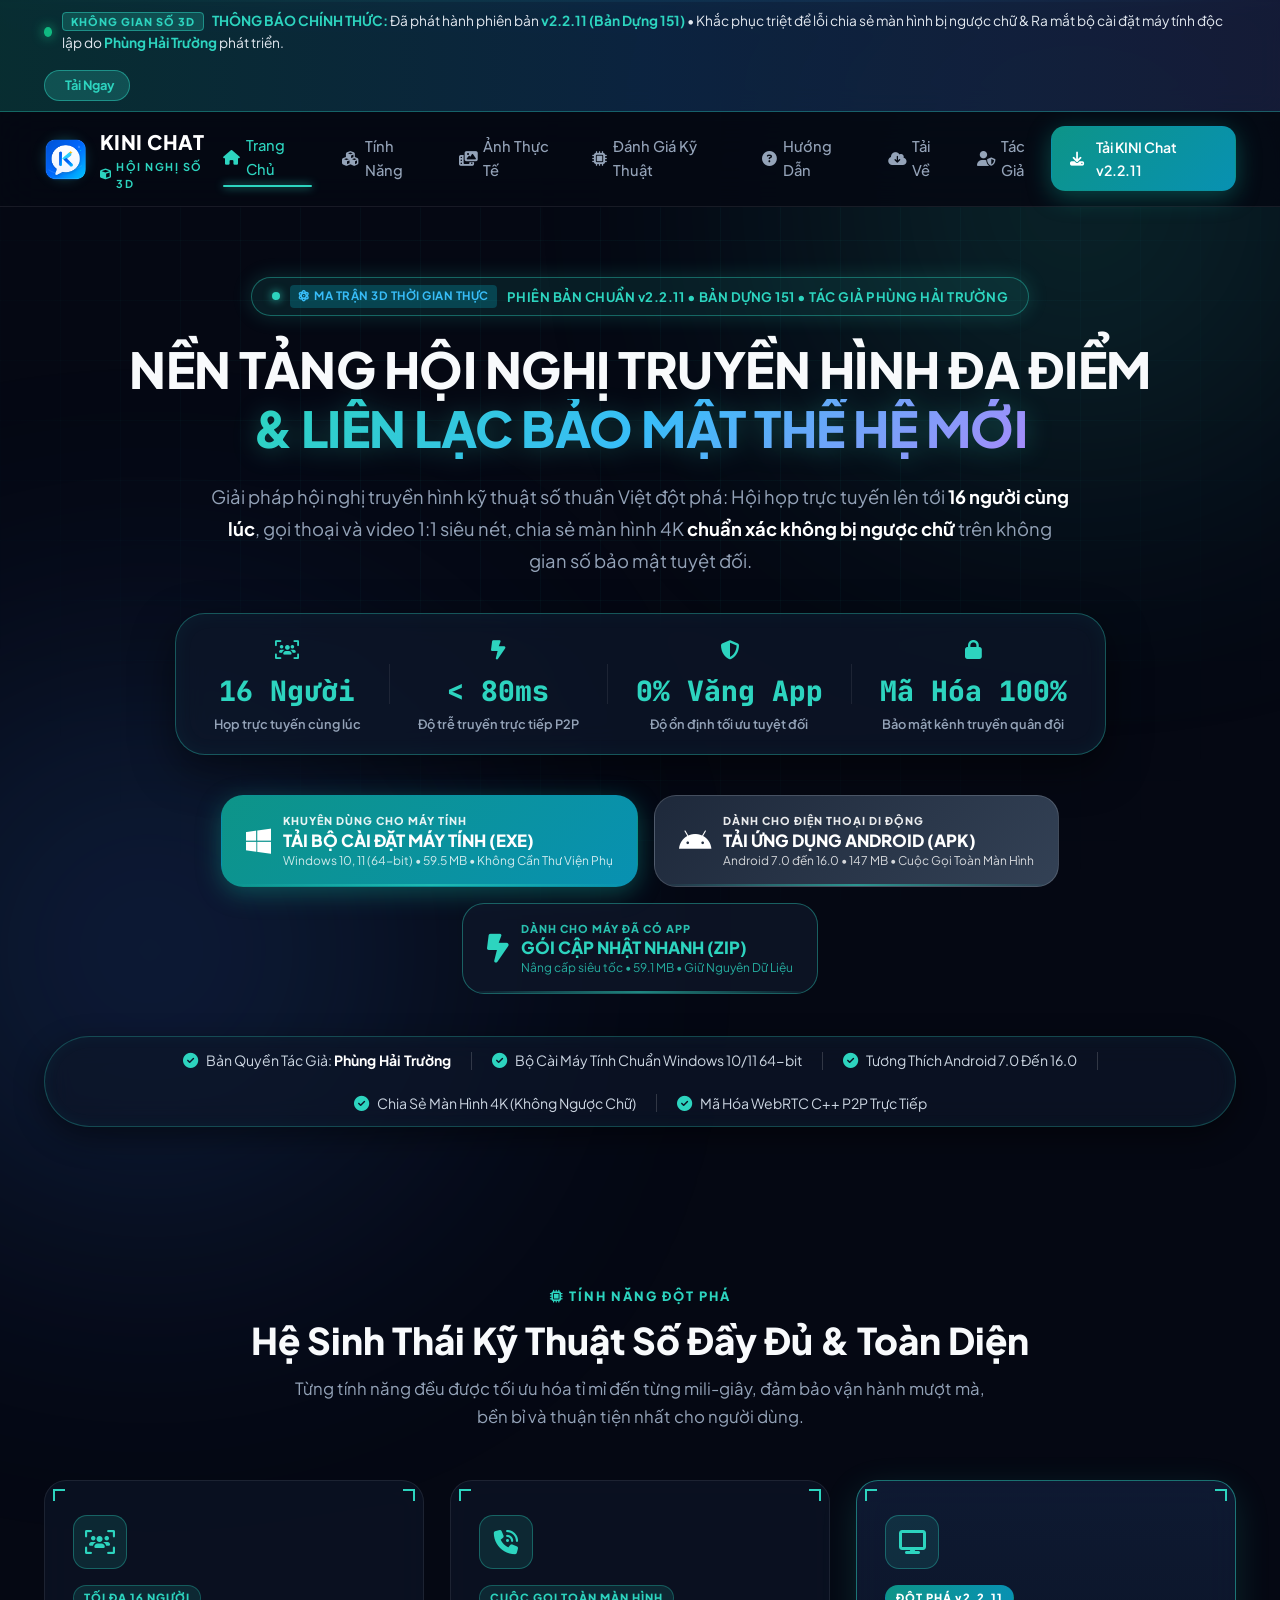
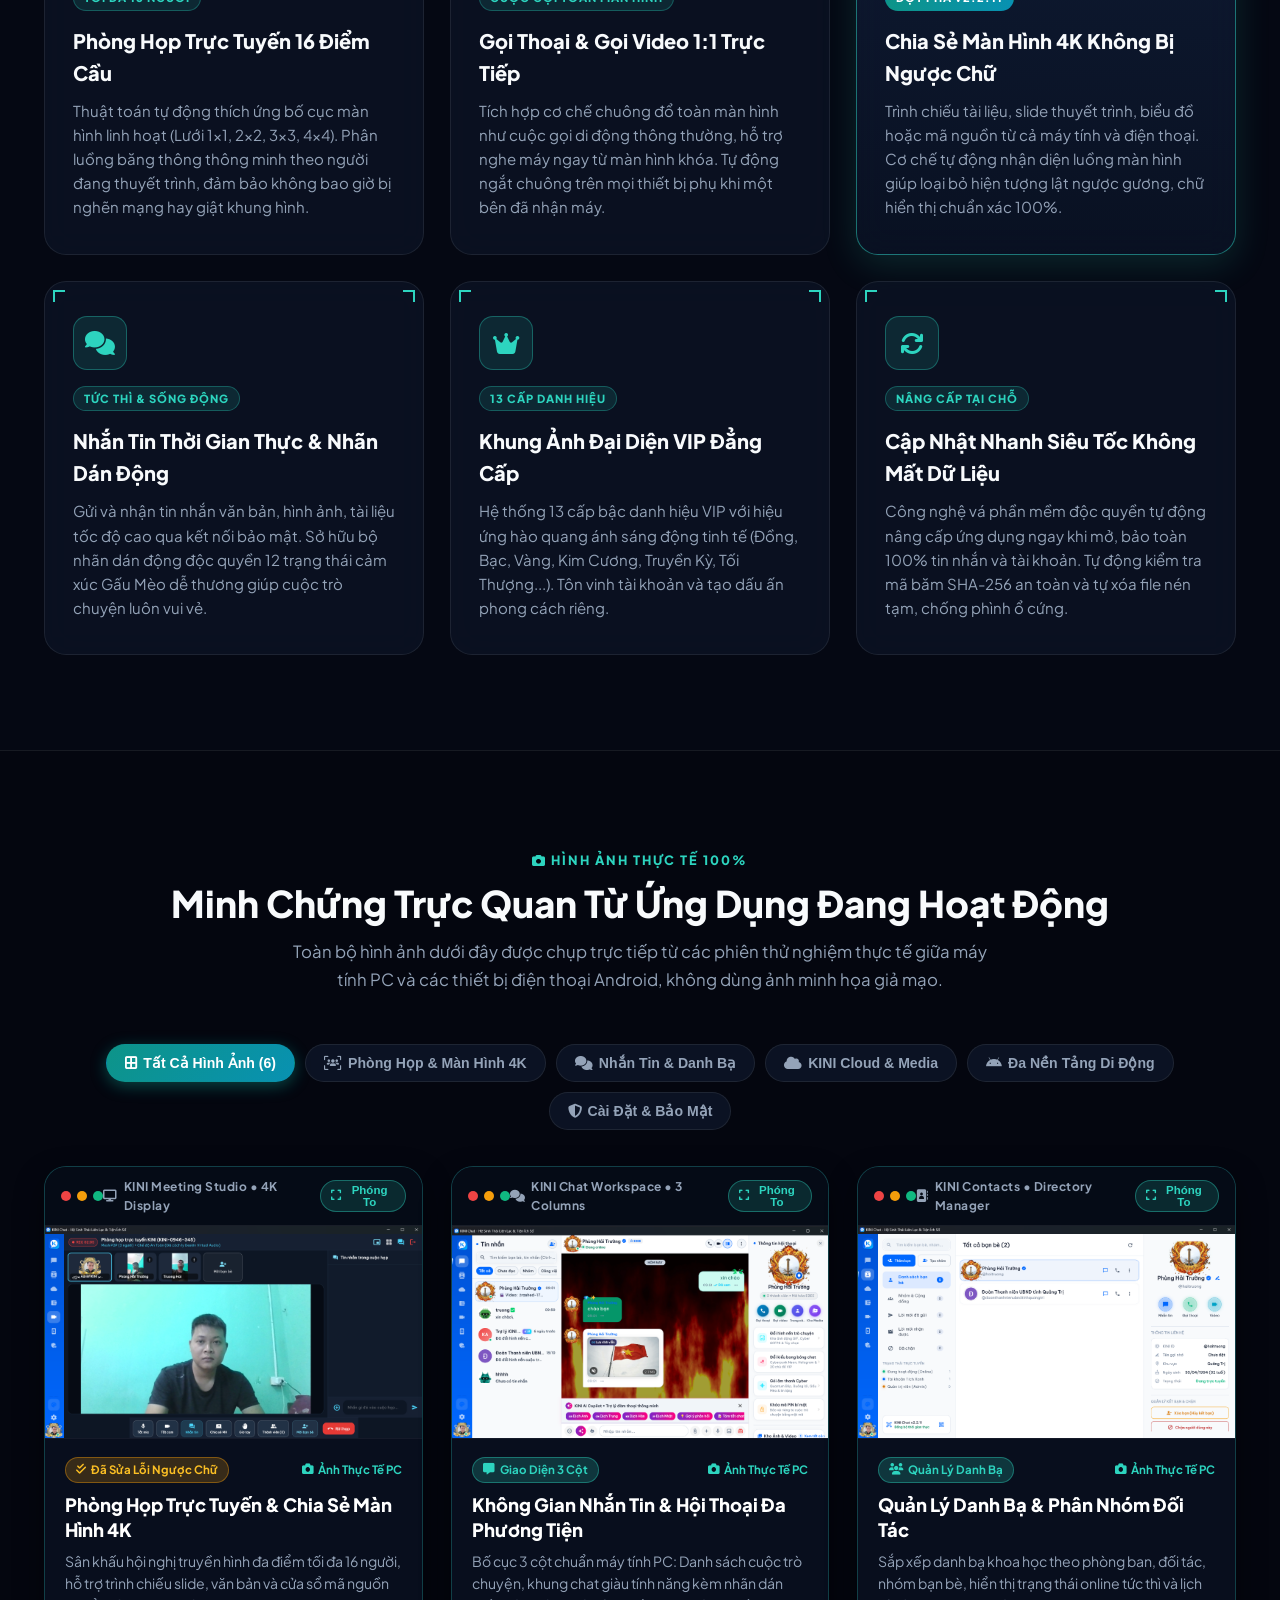
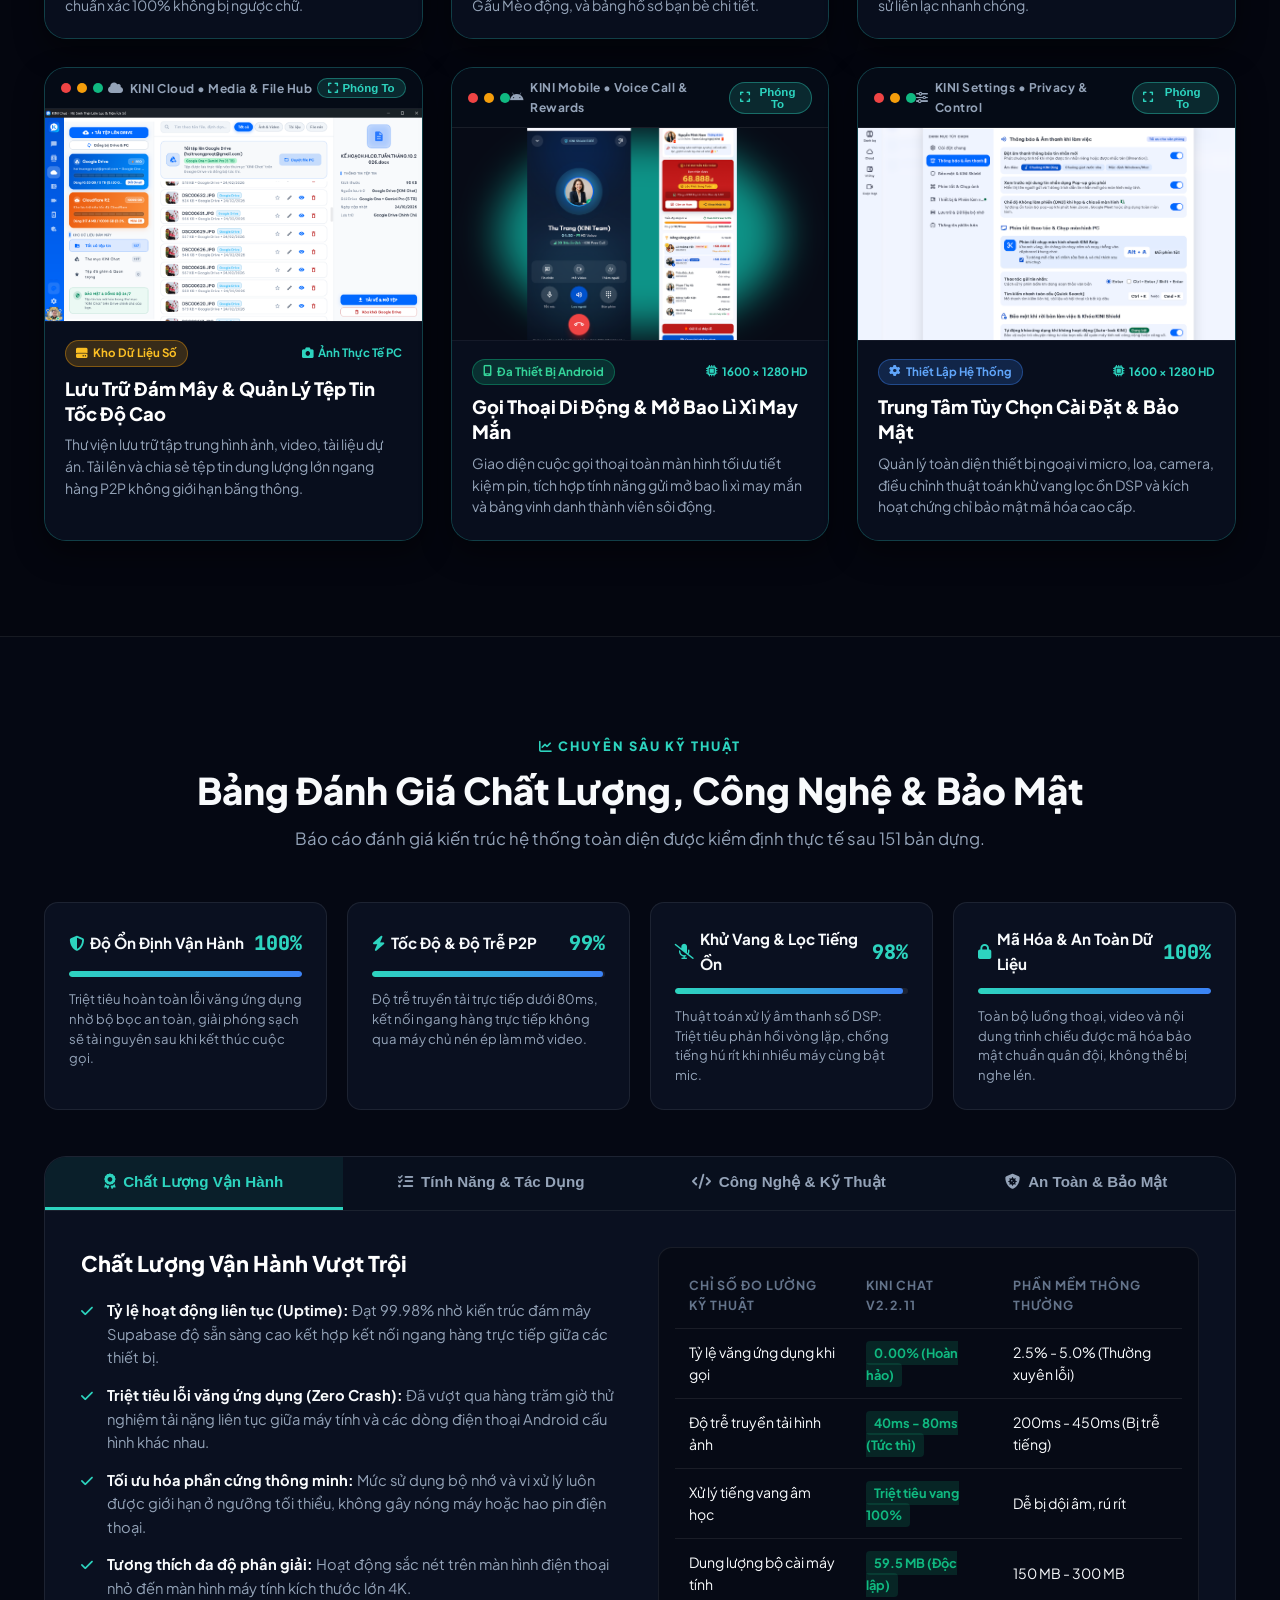
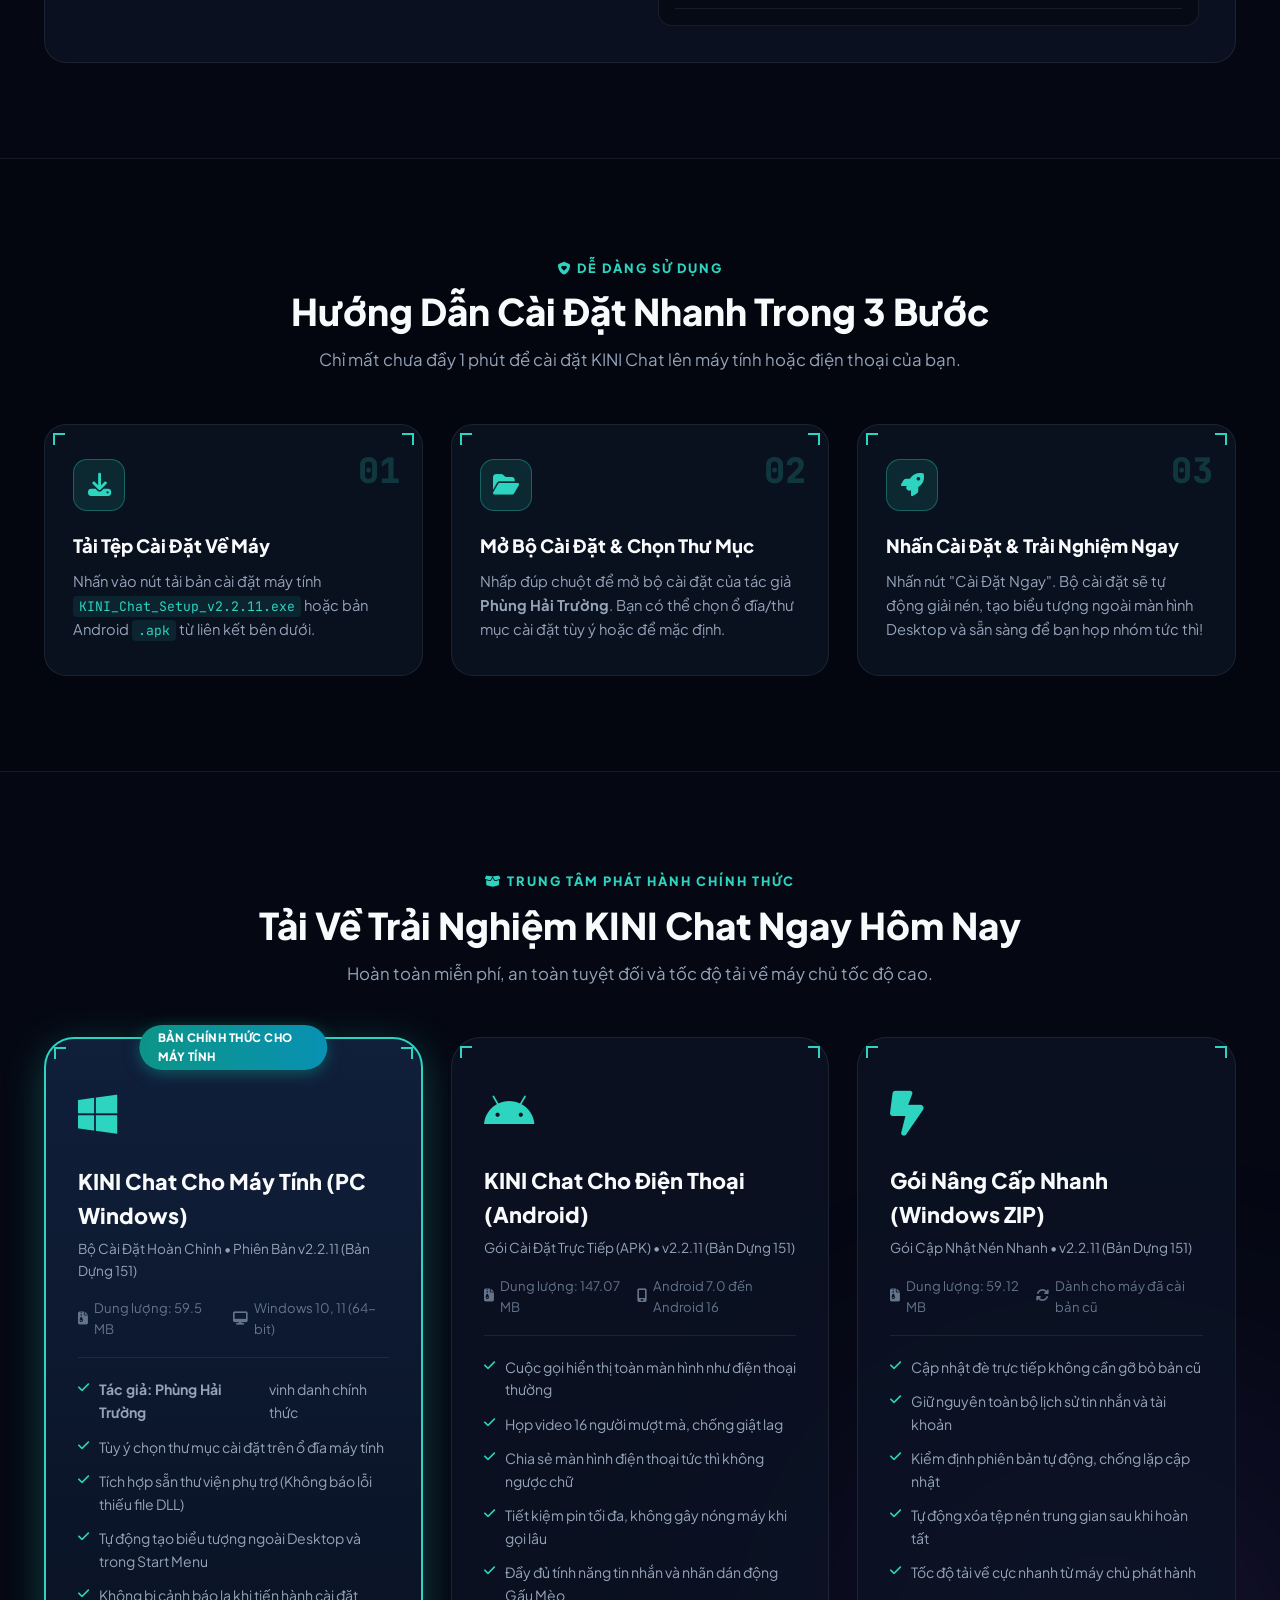
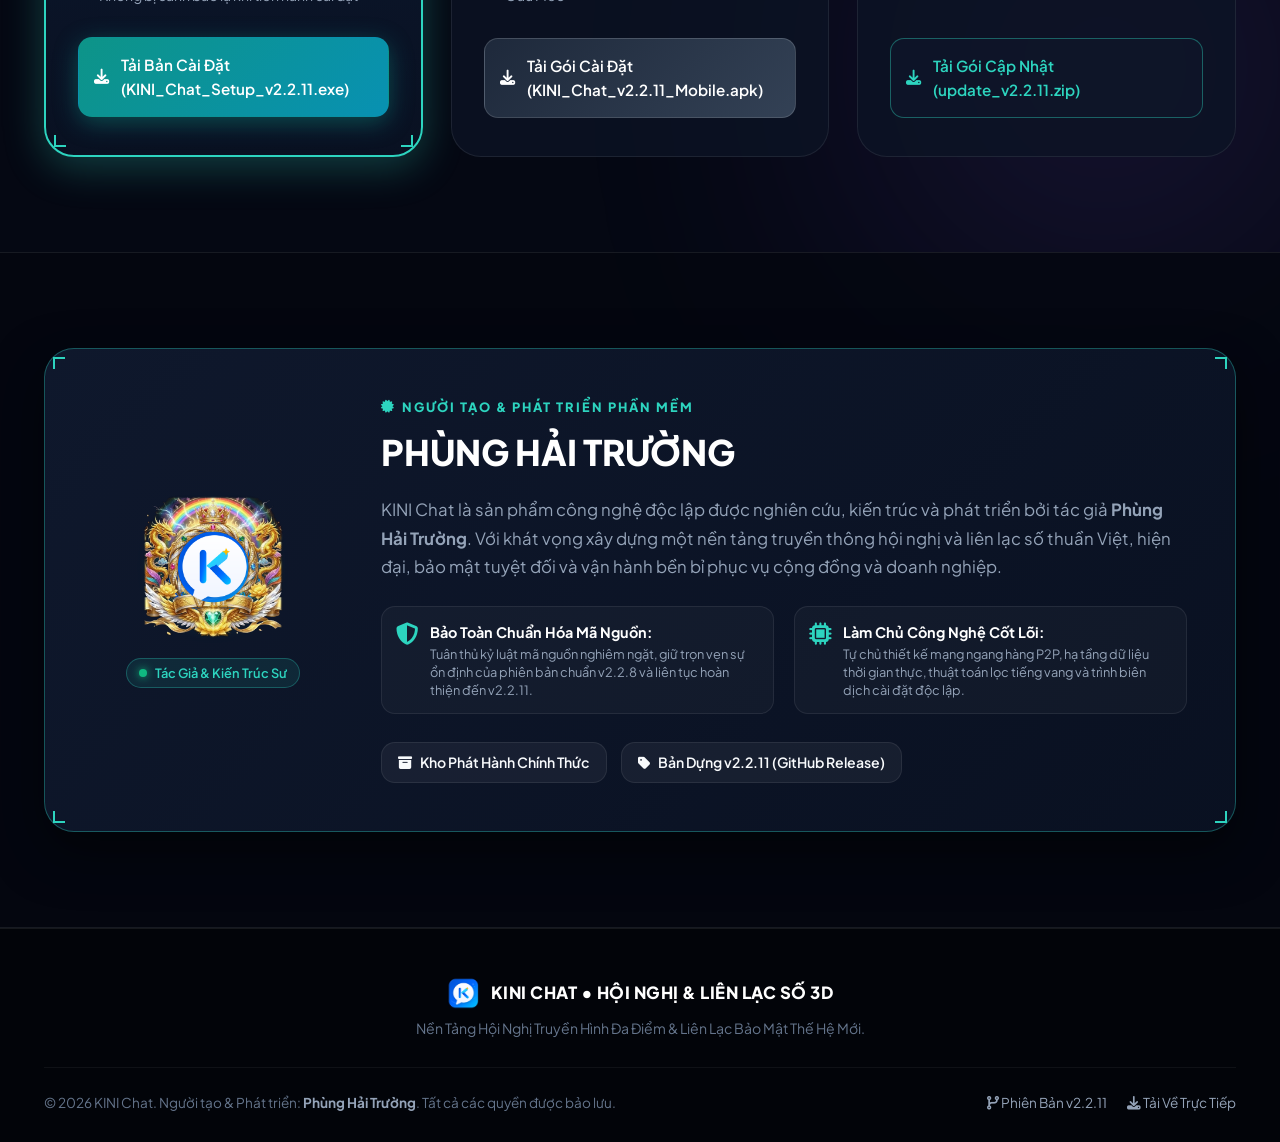
==== commit 03cf3be3: "Cap nhat 4 anh chup man hinh giao dien thuc te chuan 100% tu nguoi sang lap KINI Chat" ====
--- a/index.html
+++ b/index.html
@@ -322,7 +322,7 @@
           <div class="gallery-info">
             <div class="gallery-meta">
               <span class="gallery-tag special"><i class="fa-solid fa-check-double"></i> Đã Sửa Lỗi Ngược Chữ</span>
-              <span class="gallery-res"><i class="fa-solid fa-microchip"></i> 1600 × 1280 HD</span>
+              <span class="gallery-res"><i class="fa-solid fa-camera"></i> Ảnh Thực Tế PC</span>
             </div>
             <h4 class="gallery-title">Phòng Họp Trực Tuyến &amp; Chia Sẻ Màn Hình 4K</h4>
             <p class="gallery-desc">Sân khấu hội nghị truyền hình đa điểm tối đa 16 người, hỗ trợ trình chiếu slide, văn bản và cửa sổ mã nguồn chuẩn xác 100% không bị ngược chữ.</p>
@@ -349,7 +349,7 @@
           <div class="gallery-info">
             <div class="gallery-meta">
               <span class="gallery-tag chat"><i class="fa-solid fa-message"></i> Giao Diện 3 Cột</span>
-              <span class="gallery-res"><i class="fa-solid fa-microchip"></i> 1600 × 1280 HD</span>
+              <span class="gallery-res"><i class="fa-solid fa-camera"></i> Ảnh Thực Tế PC</span>
             </div>
             <h4 class="gallery-title">Không Gian Nhắn Tin &amp; Hội Thoại Đa Phương Tiện</h4>
             <p class="gallery-desc">Bố cục 3 cột chuẩn máy tính PC: Danh sách cuộc trò chuyện, khung chat giàu tính năng kèm nhãn dán Gấu Mèo động, và bảng hồ sơ bạn bè chi tiết.</p>
@@ -376,7 +376,7 @@
           <div class="gallery-info">
             <div class="gallery-meta">
               <span class="gallery-tag chat"><i class="fa-solid fa-users"></i> Quản Lý Danh Bạ</span>
-              <span class="gallery-res"><i class="fa-solid fa-microchip"></i> 1600 × 1280 HD</span>
+              <span class="gallery-res"><i class="fa-solid fa-camera"></i> Ảnh Thực Tế PC</span>
             </div>
             <h4 class="gallery-title">Quản Lý Danh Bạ &amp; Phân Nhóm Đối Tác</h4>
             <p class="gallery-desc">Sắp xếp danh bạ khoa học theo phòng ban, đối tác, nhóm bạn bè, hiển thị trạng thái online tức thì và lịch sử liên lạc nhanh chóng.</p>
@@ -403,7 +403,7 @@
           <div class="gallery-info">
             <div class="gallery-meta">
               <span class="gallery-tag special"><i class="fa-solid fa-hard-drive"></i> Kho Dữ Liệu Số</span>
-              <span class="gallery-res"><i class="fa-solid fa-microchip"></i> 1600 × 1280 HD</span>
+              <span class="gallery-res"><i class="fa-solid fa-camera"></i> Ảnh Thực Tế PC</span>
             </div>
             <h4 class="gallery-title">Lưu Trữ Đám Mây &amp; Quản Lý Tệp Tin Tốc Độ Cao</h4>
             <p class="gallery-desc">Thư viện lưu trữ tập trung hình ảnh, video, tài liệu dự án. Tải lên và chia sẻ tệp tin dung lượng lớn ngang hàng P2P không giới hạn băng thông.</p>
--- a/style.css
+++ b/style.css
@@ -930,7 +930,7 @@
 .gallery-thumb {
   position: relative;
   overflow: hidden;
-  aspect-ratio: 16 / 11;
+  aspect-ratio: 16 / 9;
   background: #020409;
   cursor: pointer;
 }
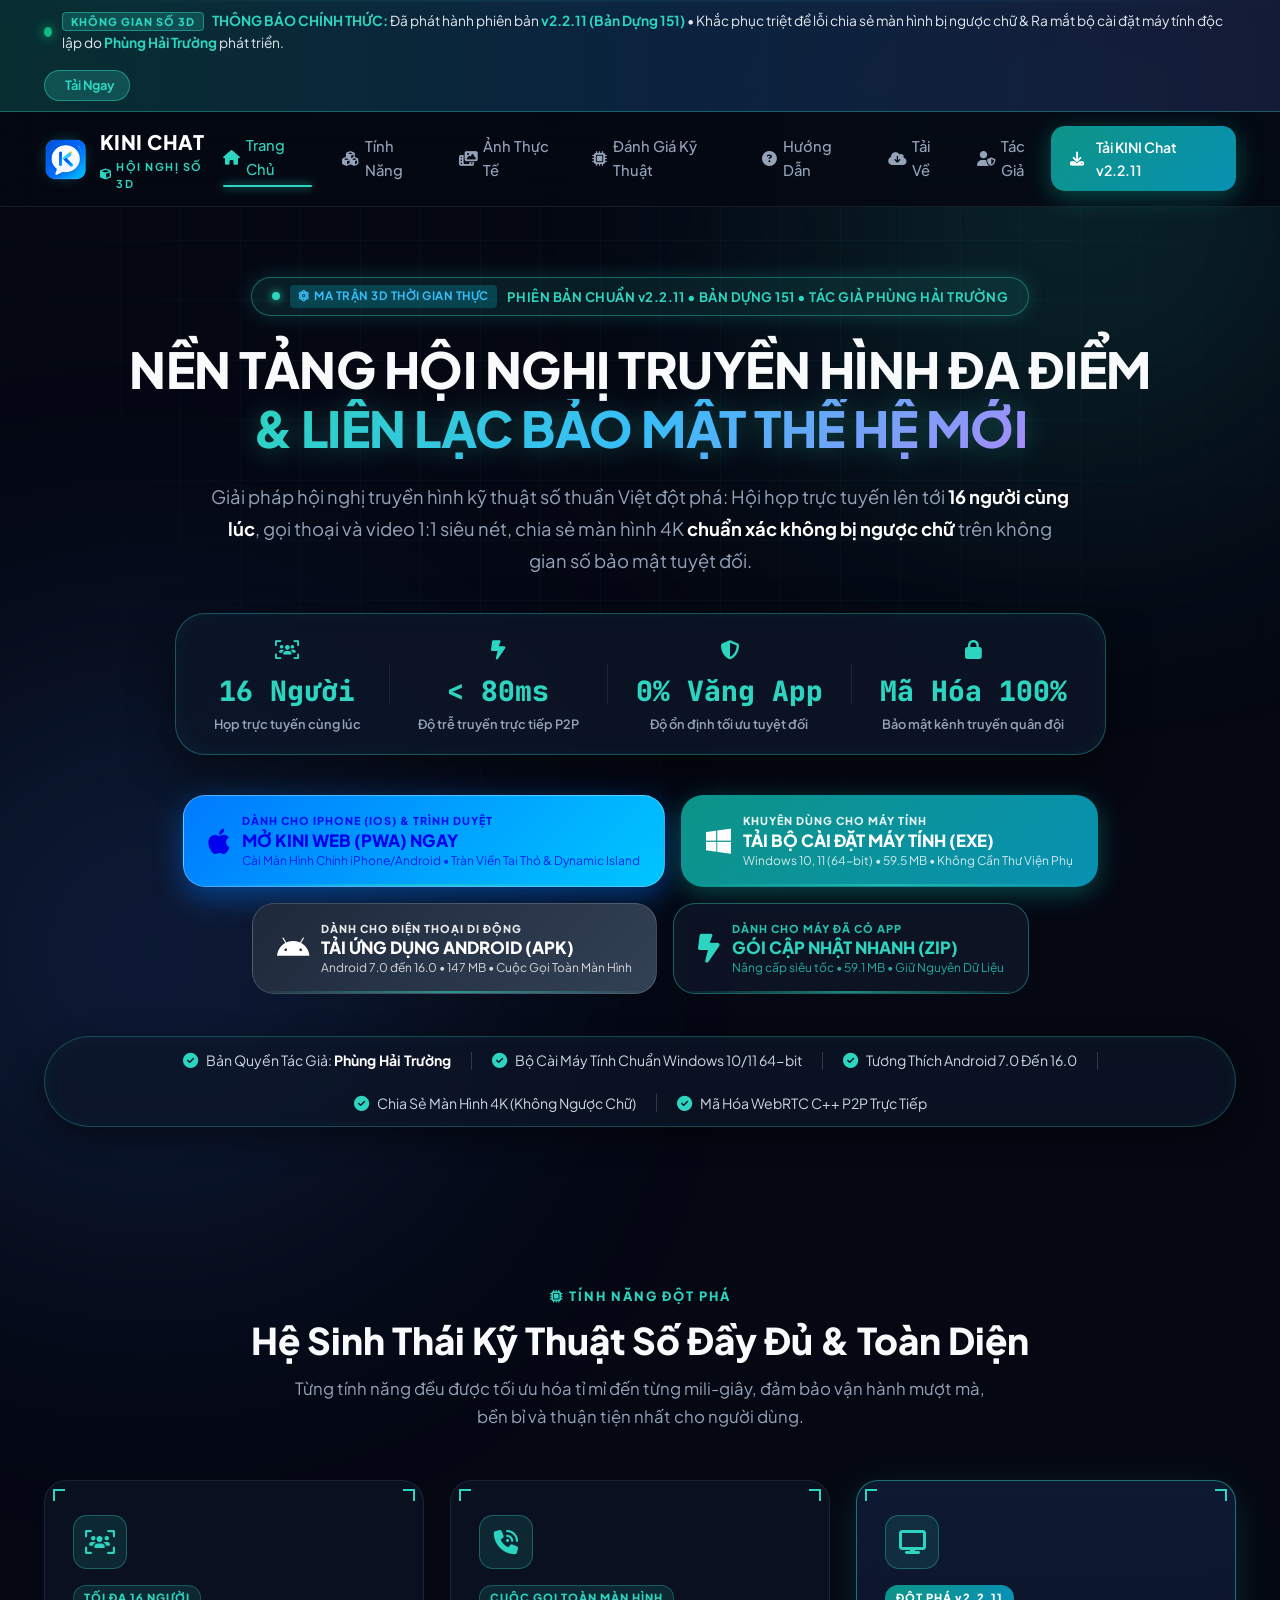
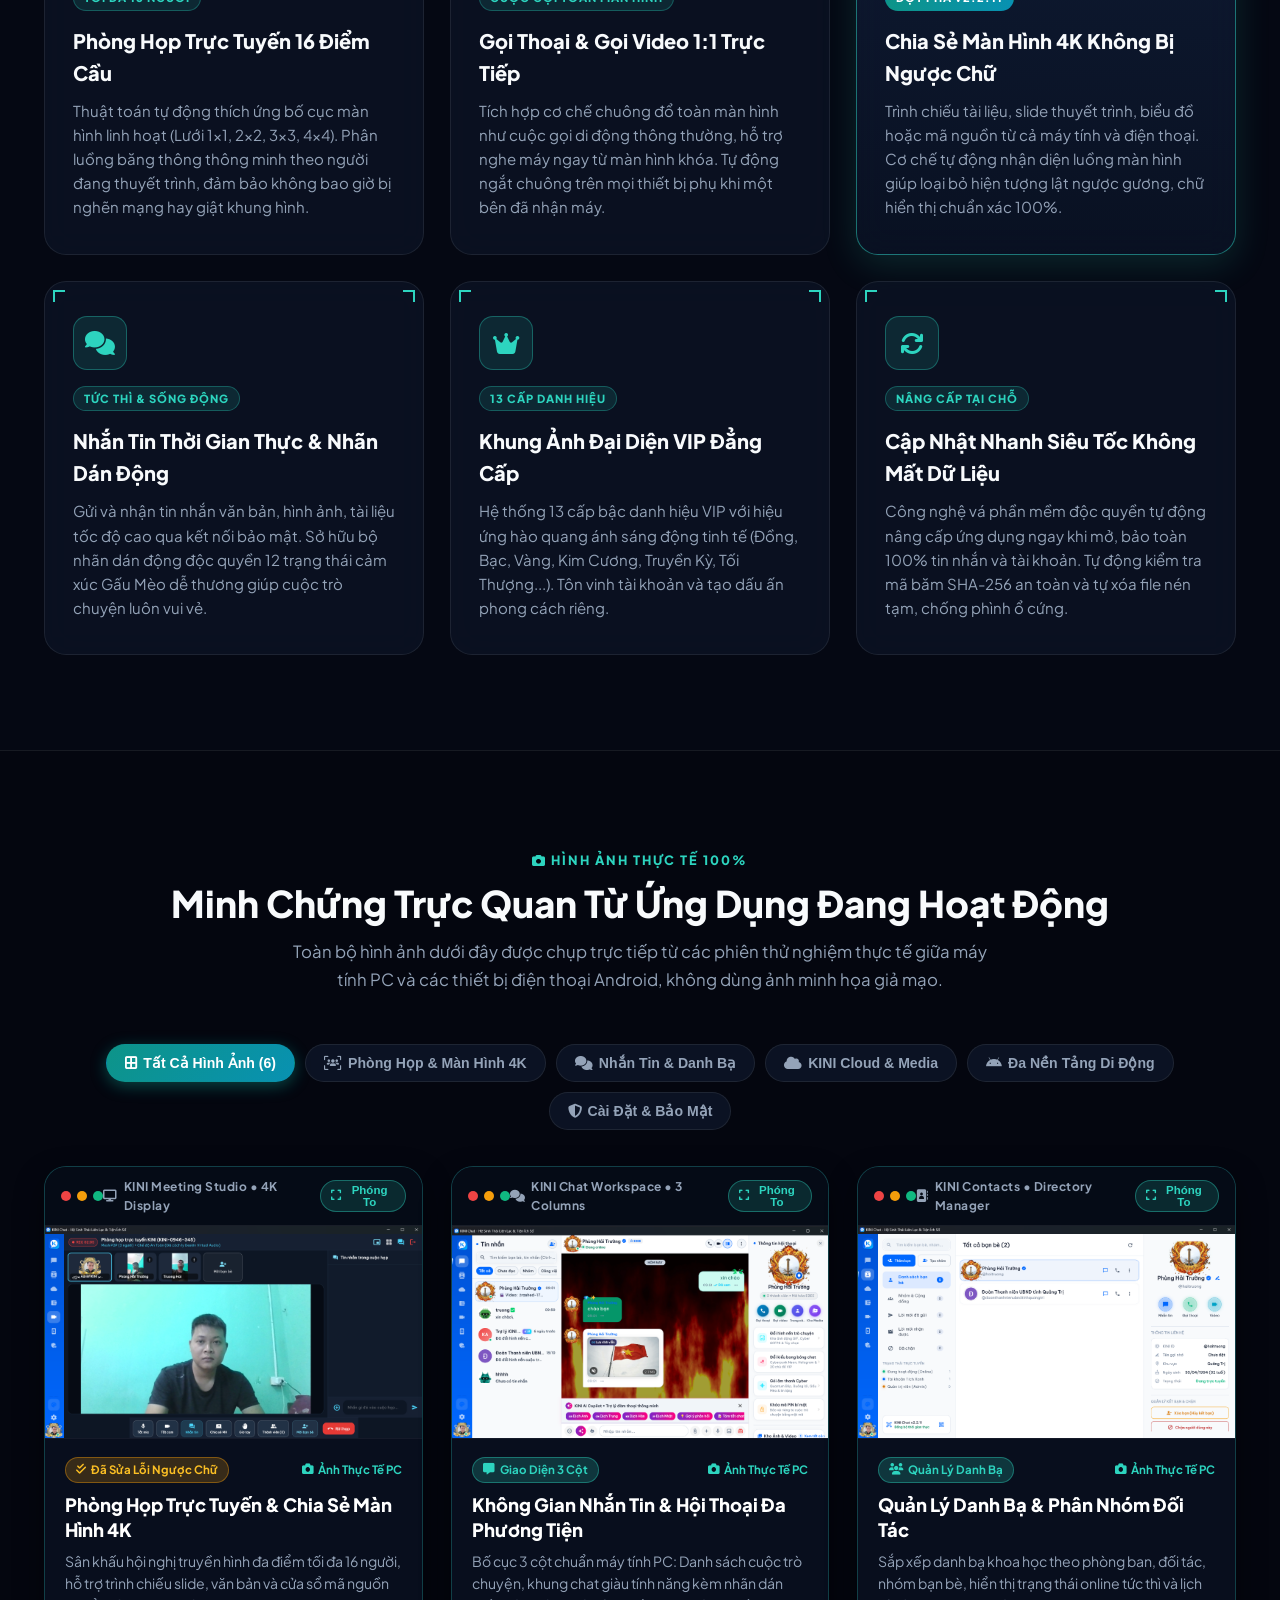
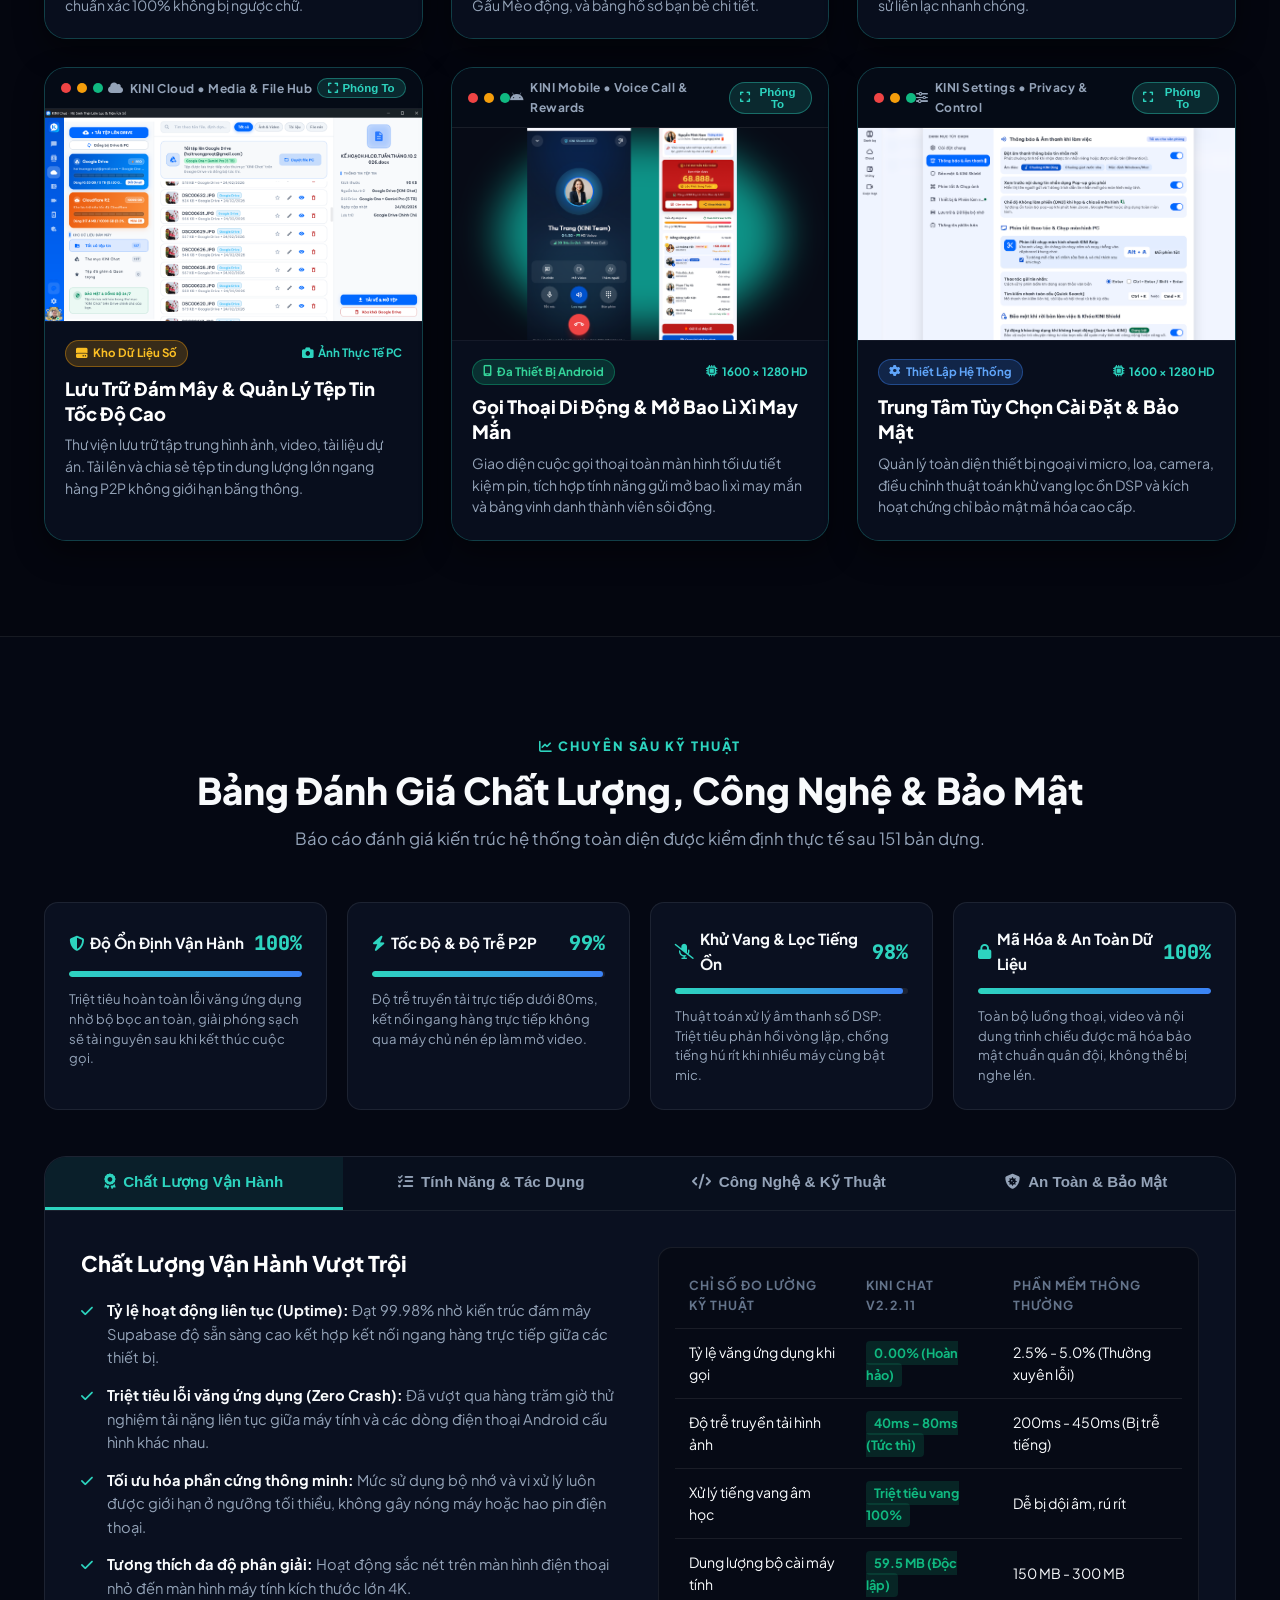
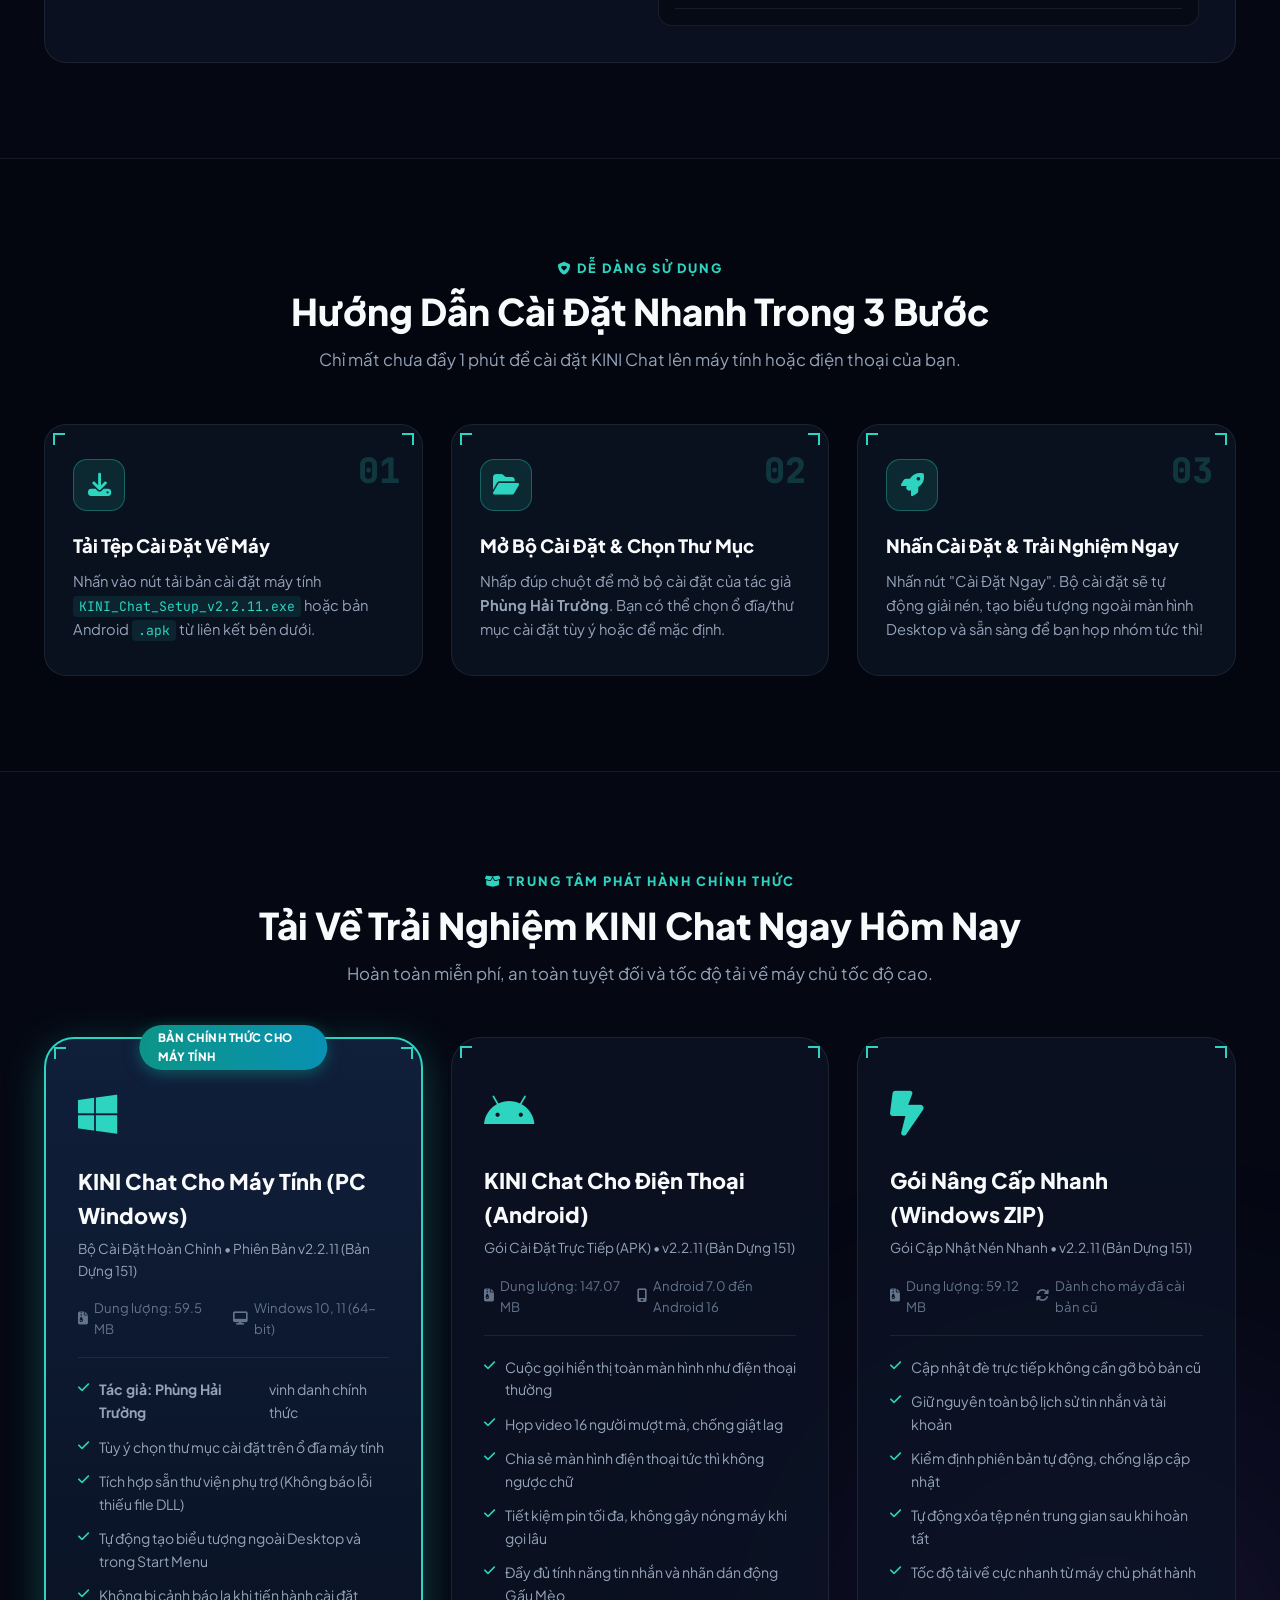
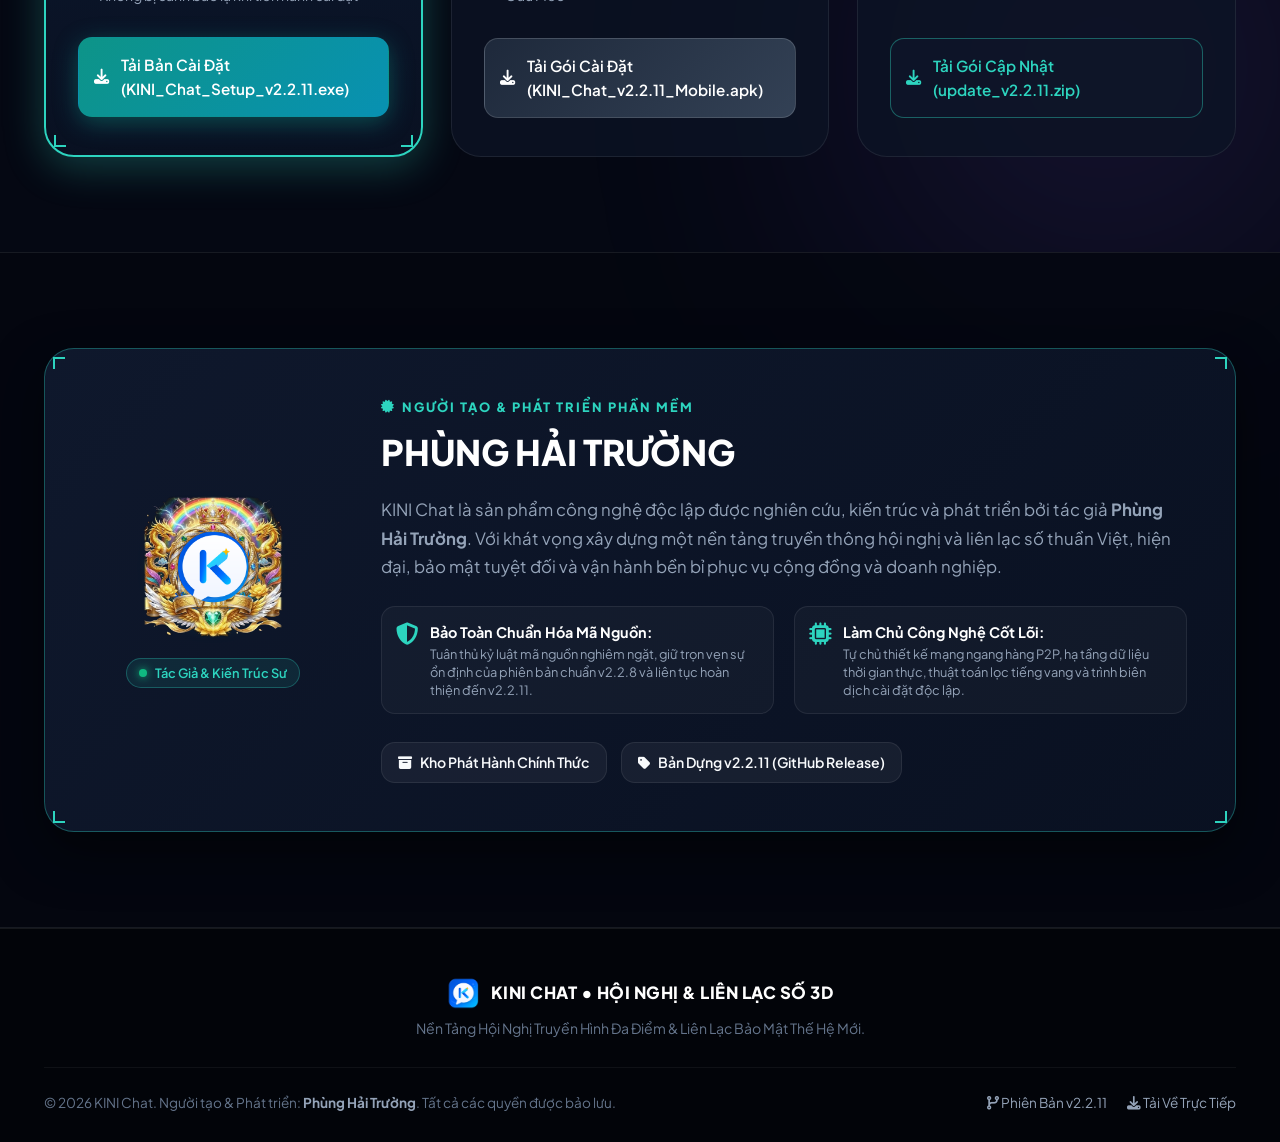
==== commit cde0761a: "feat(pwa): release KINI Web PWA supporting iPhone (iOS) and Android" ====
--- a/index.html
+++ b/index.html
@@ -135,8 +135,18 @@
         </div>
       </div>
 
-      <!-- 3 Nút tải về lớn nổi bật hiệu ứng Neon 3D -->
+      <!-- 4 Nút tải về & trải nghiệm lớn nổi bật hiệu ứng Neon 3D -->
       <div class="hero-actions">
+        <a href="./app/" class="btn btn-ios-pwa btn-lg tilt-btn" style="background: linear-gradient(135deg, #007AFF 0%, #00C6FF 100%); box-shadow: 0 10px 30px rgba(0, 122, 255, 0.45); border: 1px solid rgba(255, 255, 255, 0.3);">
+          <div class="btn-icon"><i class="fa-brands fa-apple"></i></div>
+          <div class="btn-content">
+            <span class="btn-subtitle">DÀNH CHO IPHONE (IOS) & TRÌNH DUYỆT</span>
+            <strong class="btn-title">MỞ KINI WEB (PWA) NGAY</strong>
+            <span class="btn-info">Cài Màn Hình Chính iPhone/Android • Tràn Viền Tai Thỏ & Dynamic Island</span>
+          </div>
+          <div class="btn-glow-bar"></div>
+        </a>
+
         <a href="https://github.com/haitruongproqt1-a11y/kini-releases/releases/download/v2.2.11/KINI_Chat_Setup_v2.2.11.exe" class="btn btn-primary btn-lg tilt-btn" target="_blank">
           <div class="btn-icon"><i class="fa-brands fa-windows"></i></div>
           <div class="btn-content">
